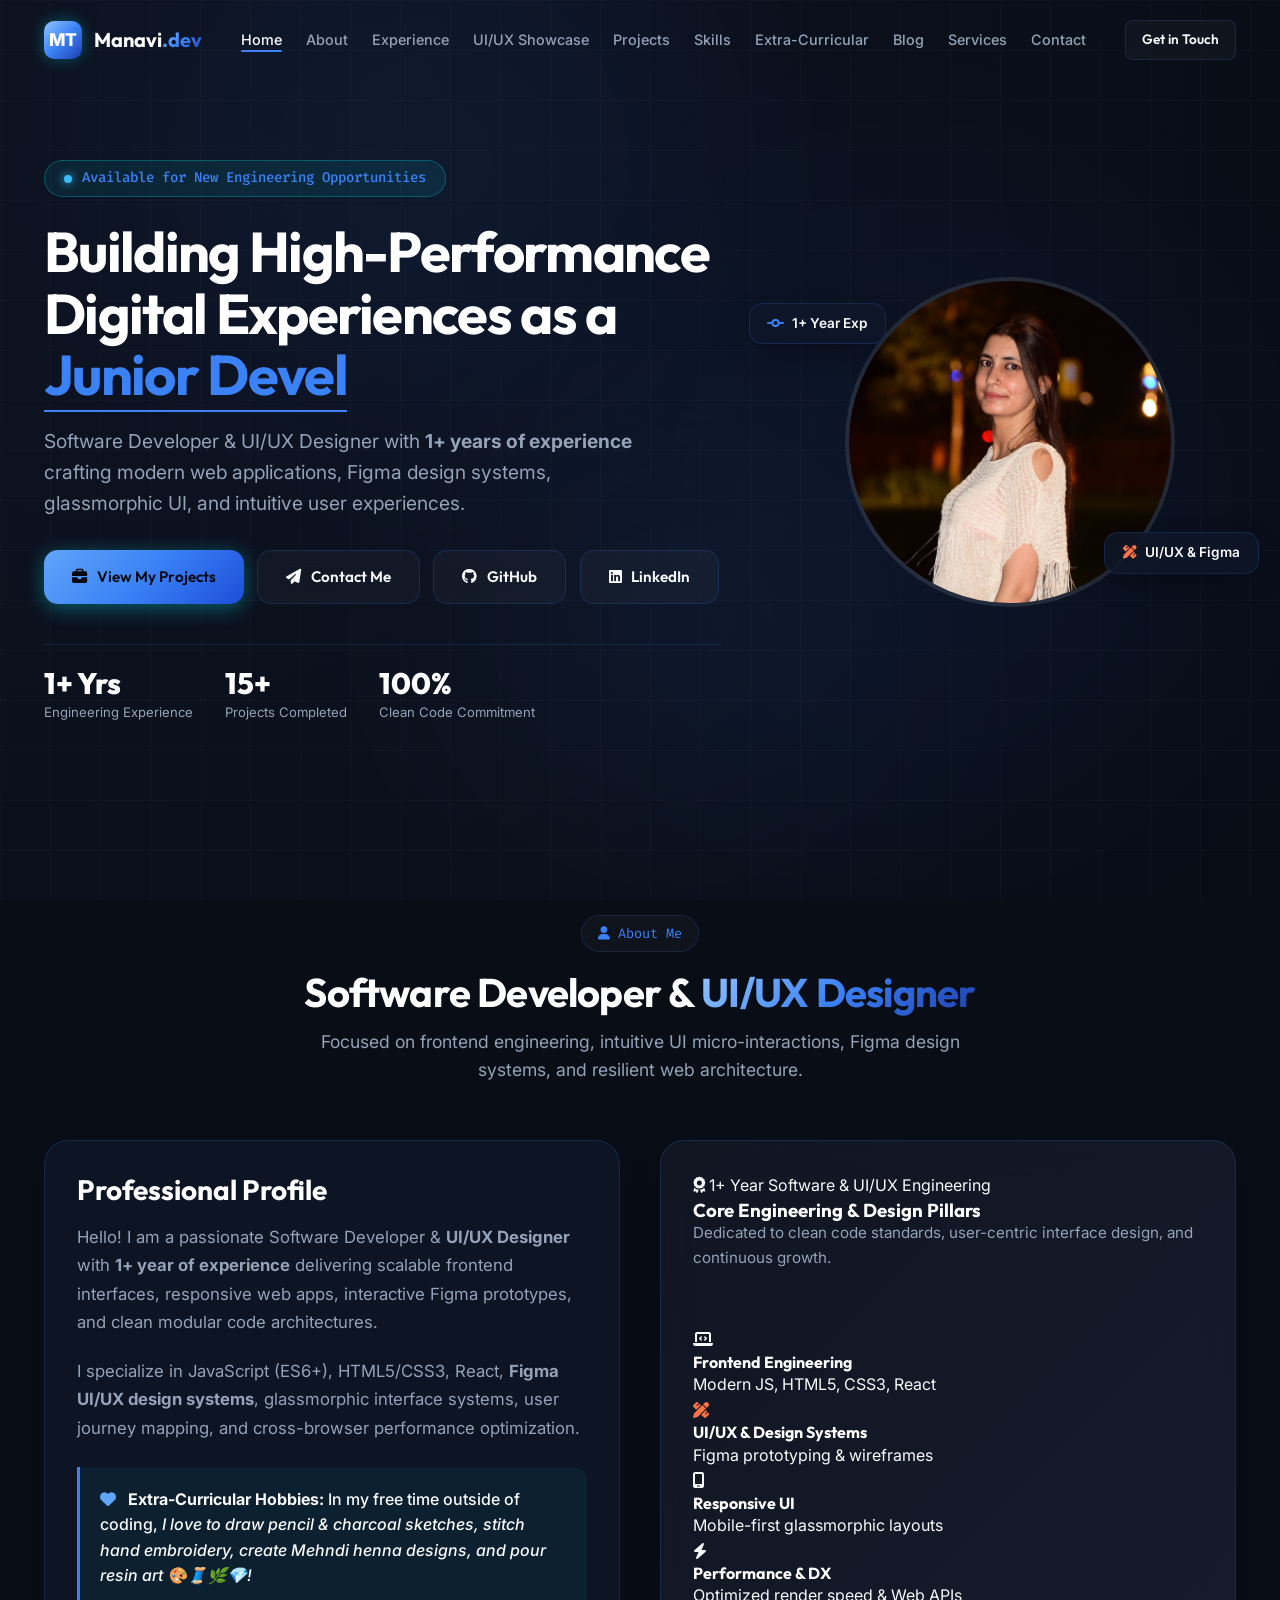
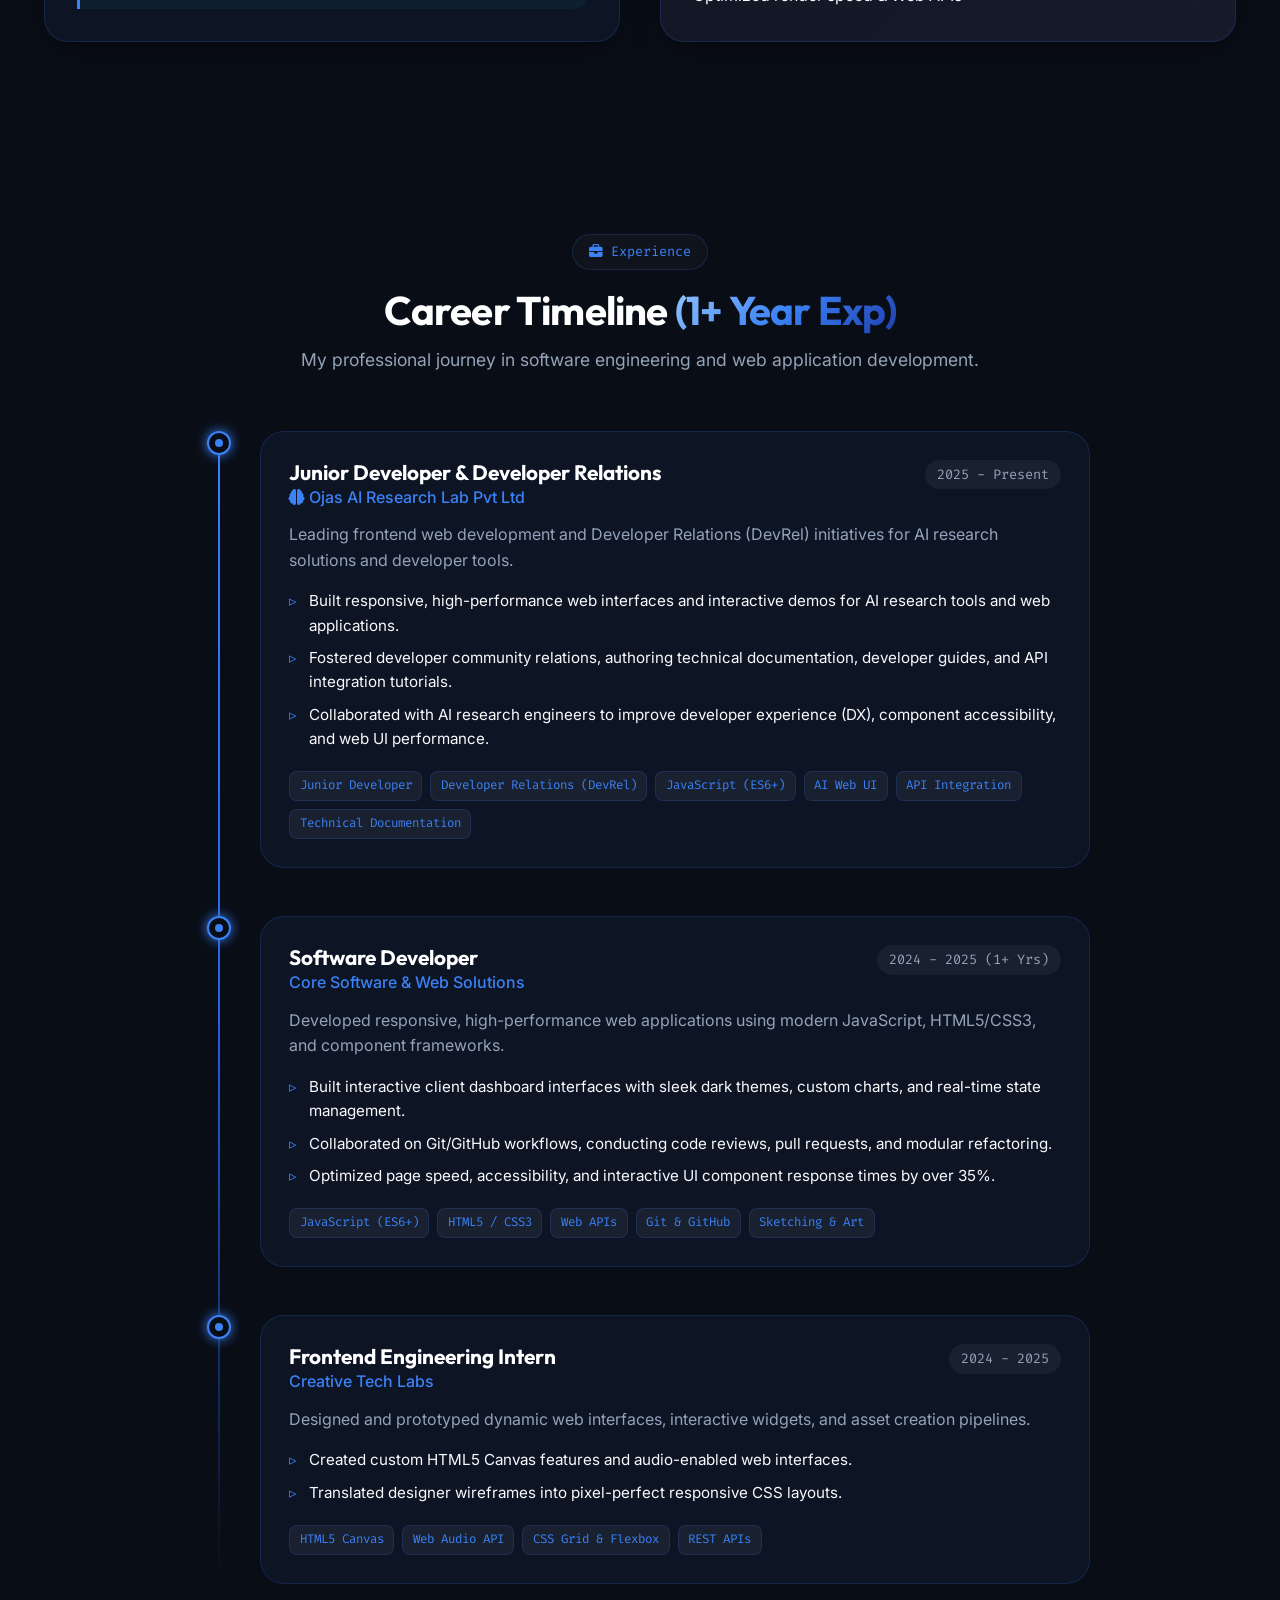
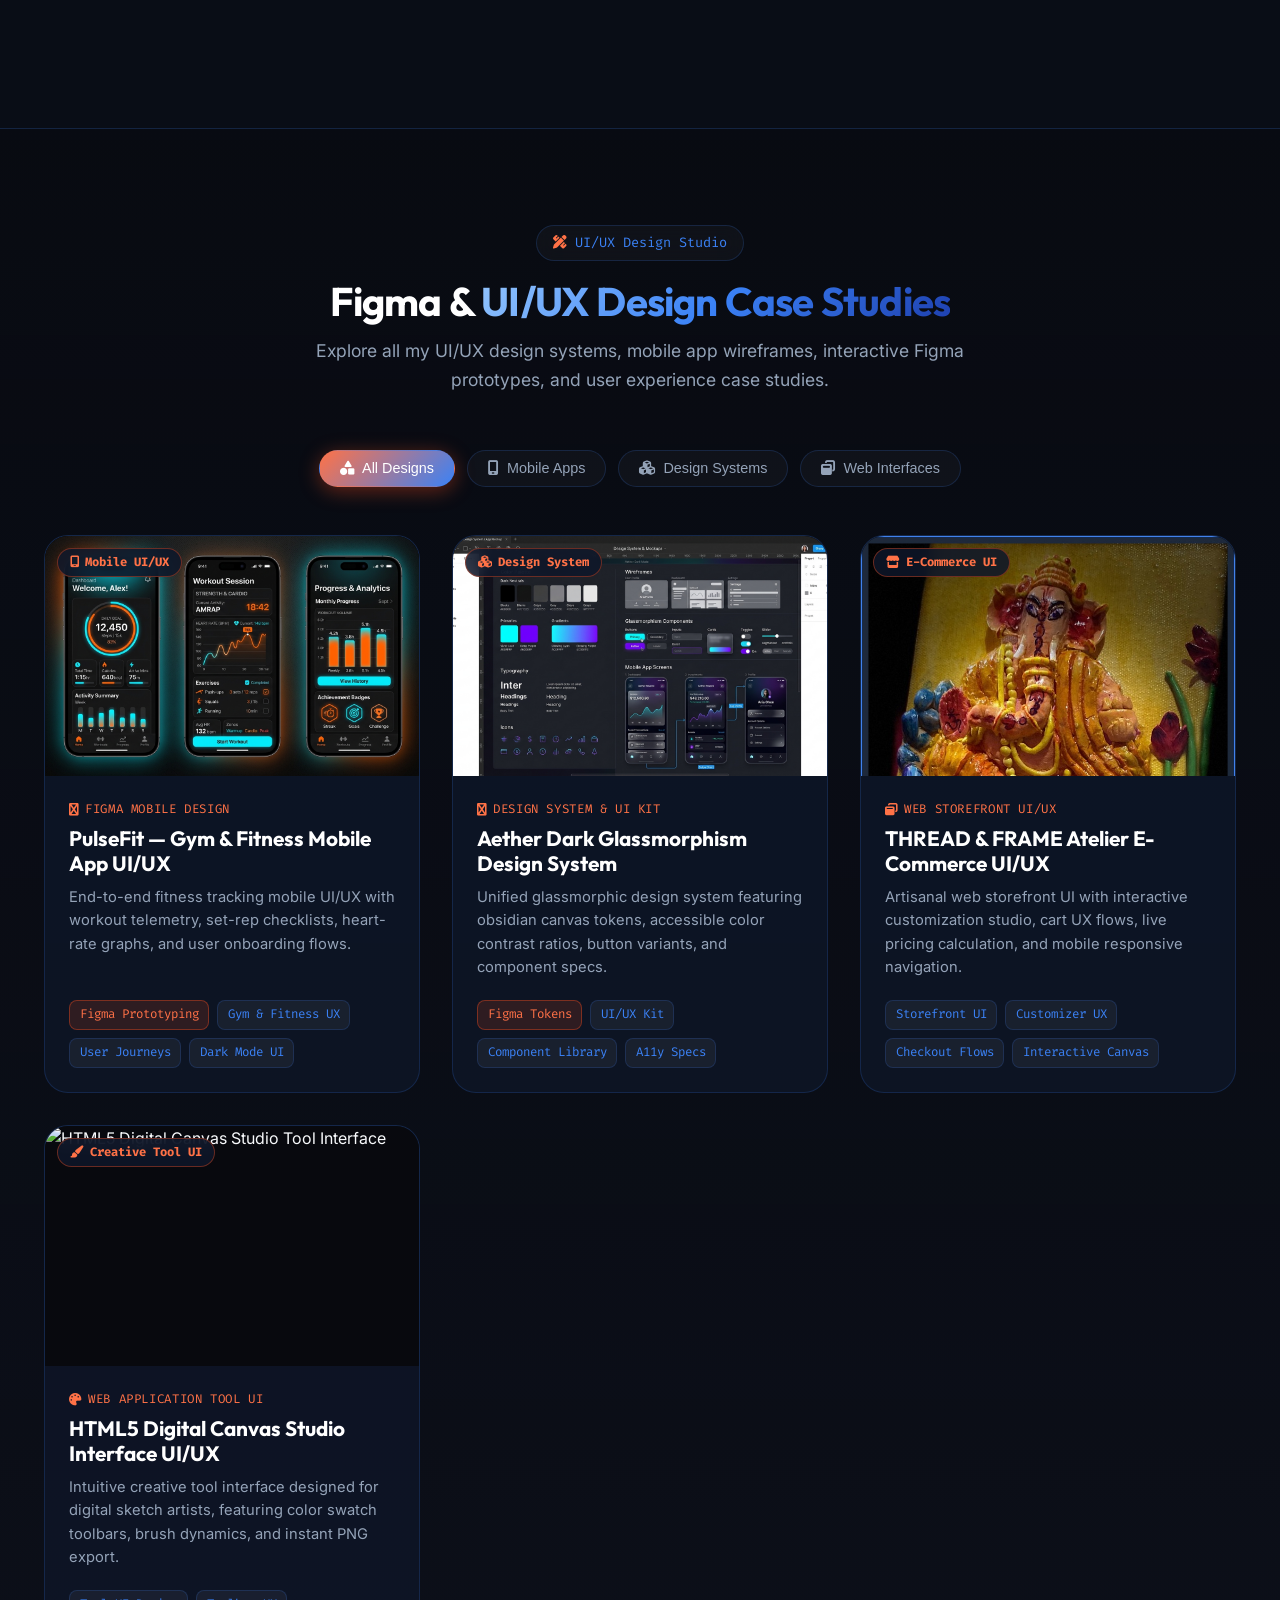
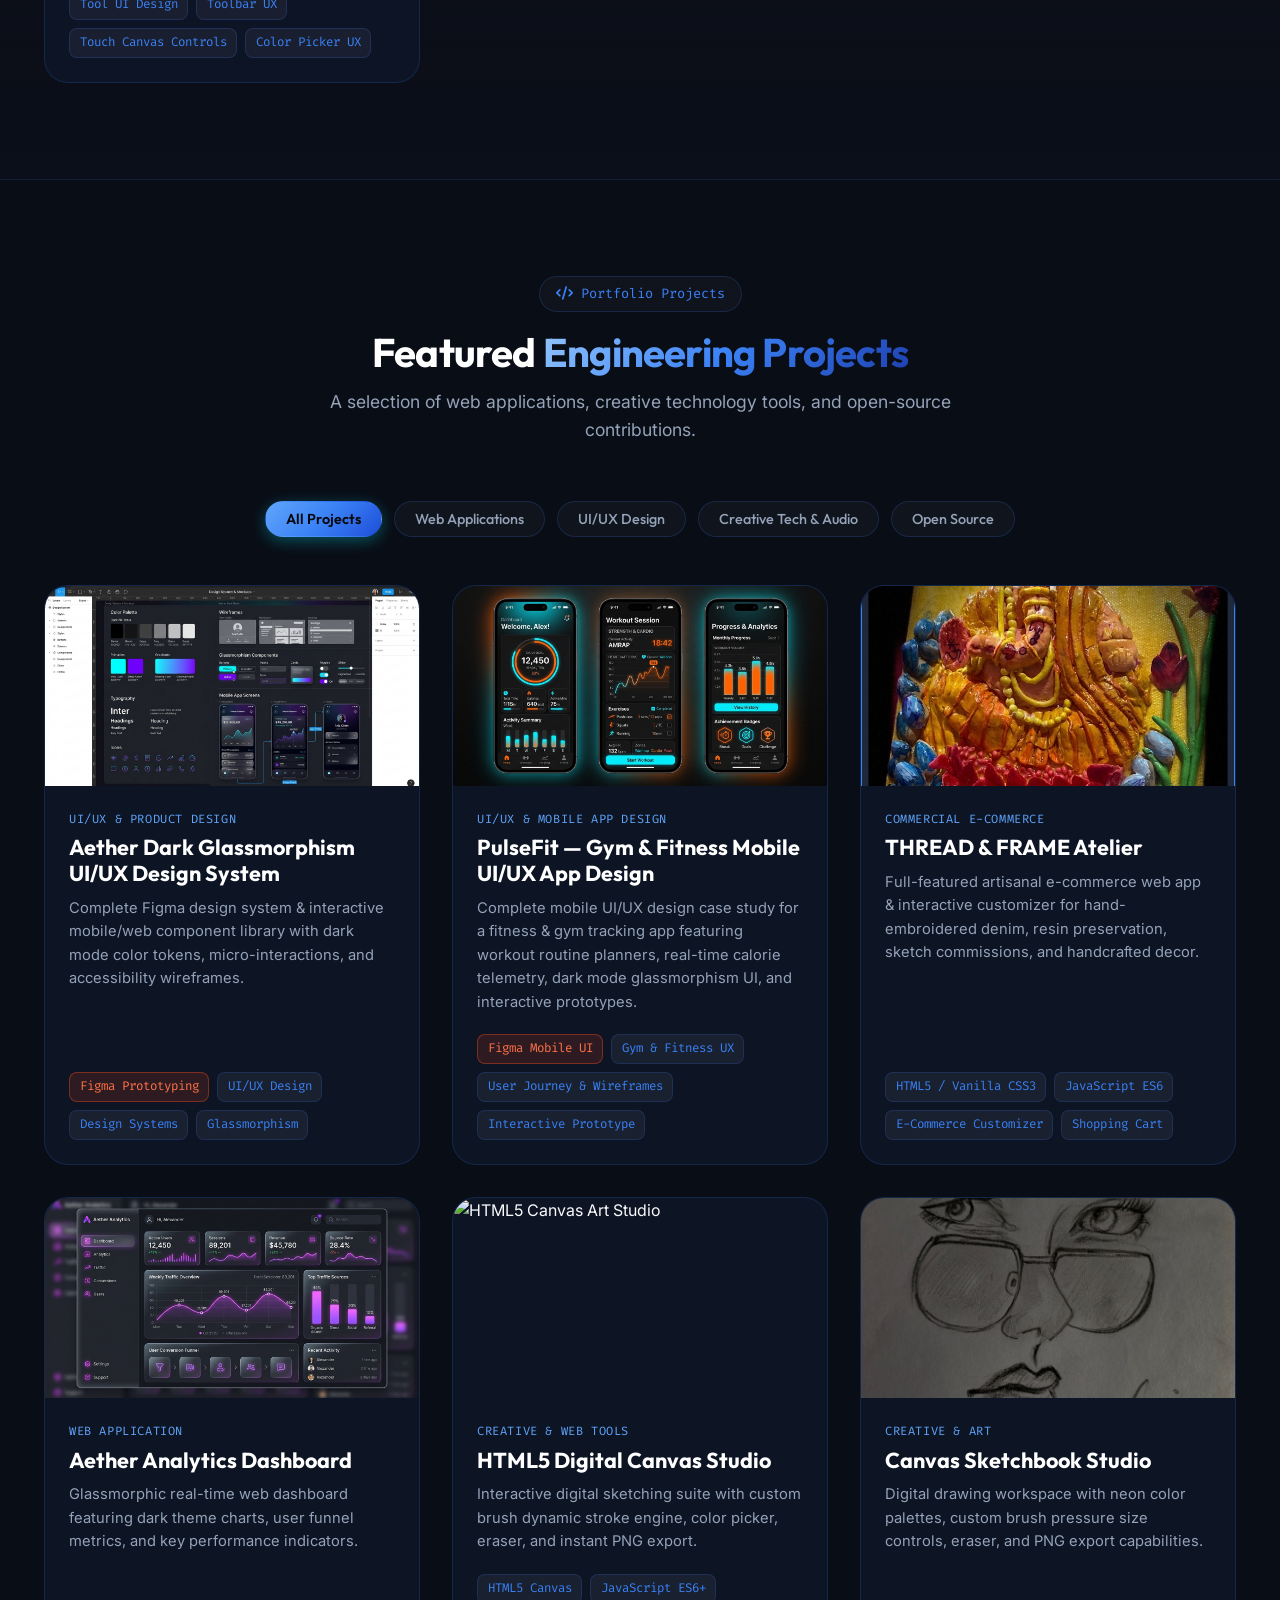
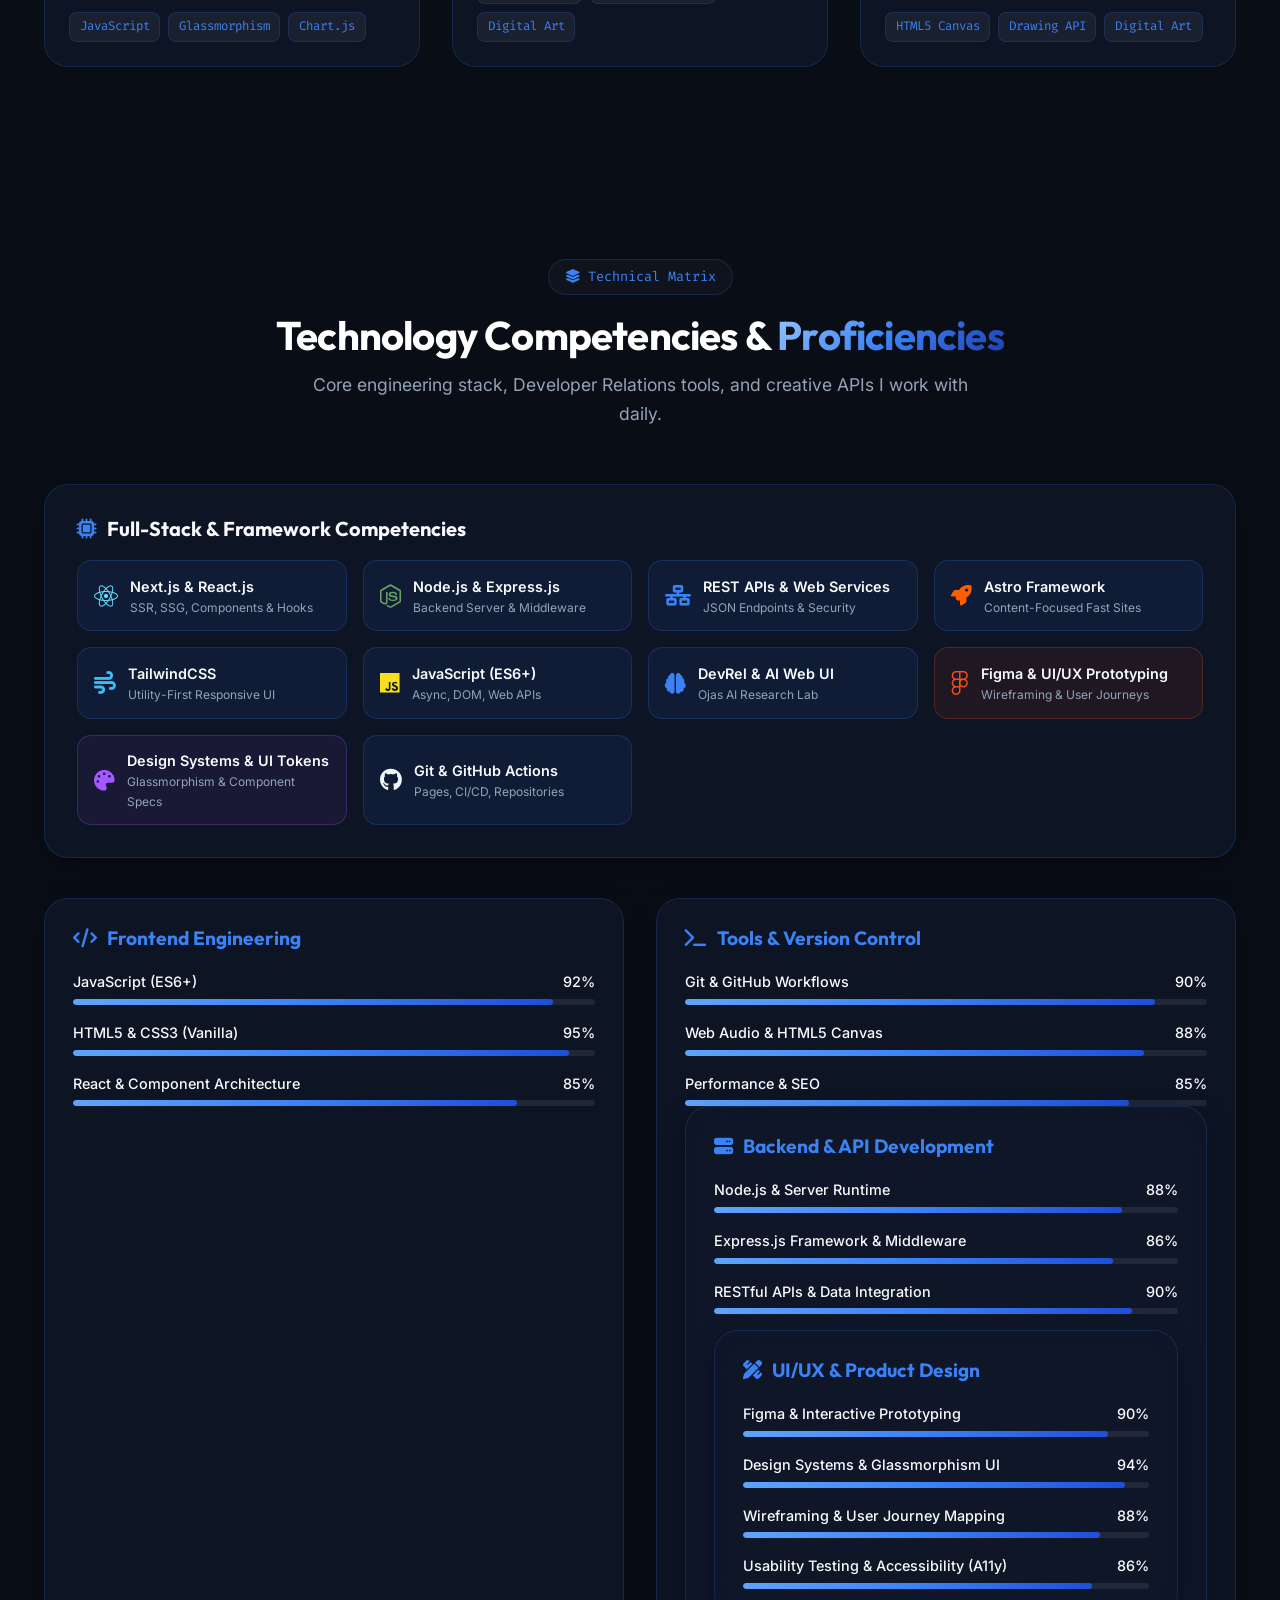
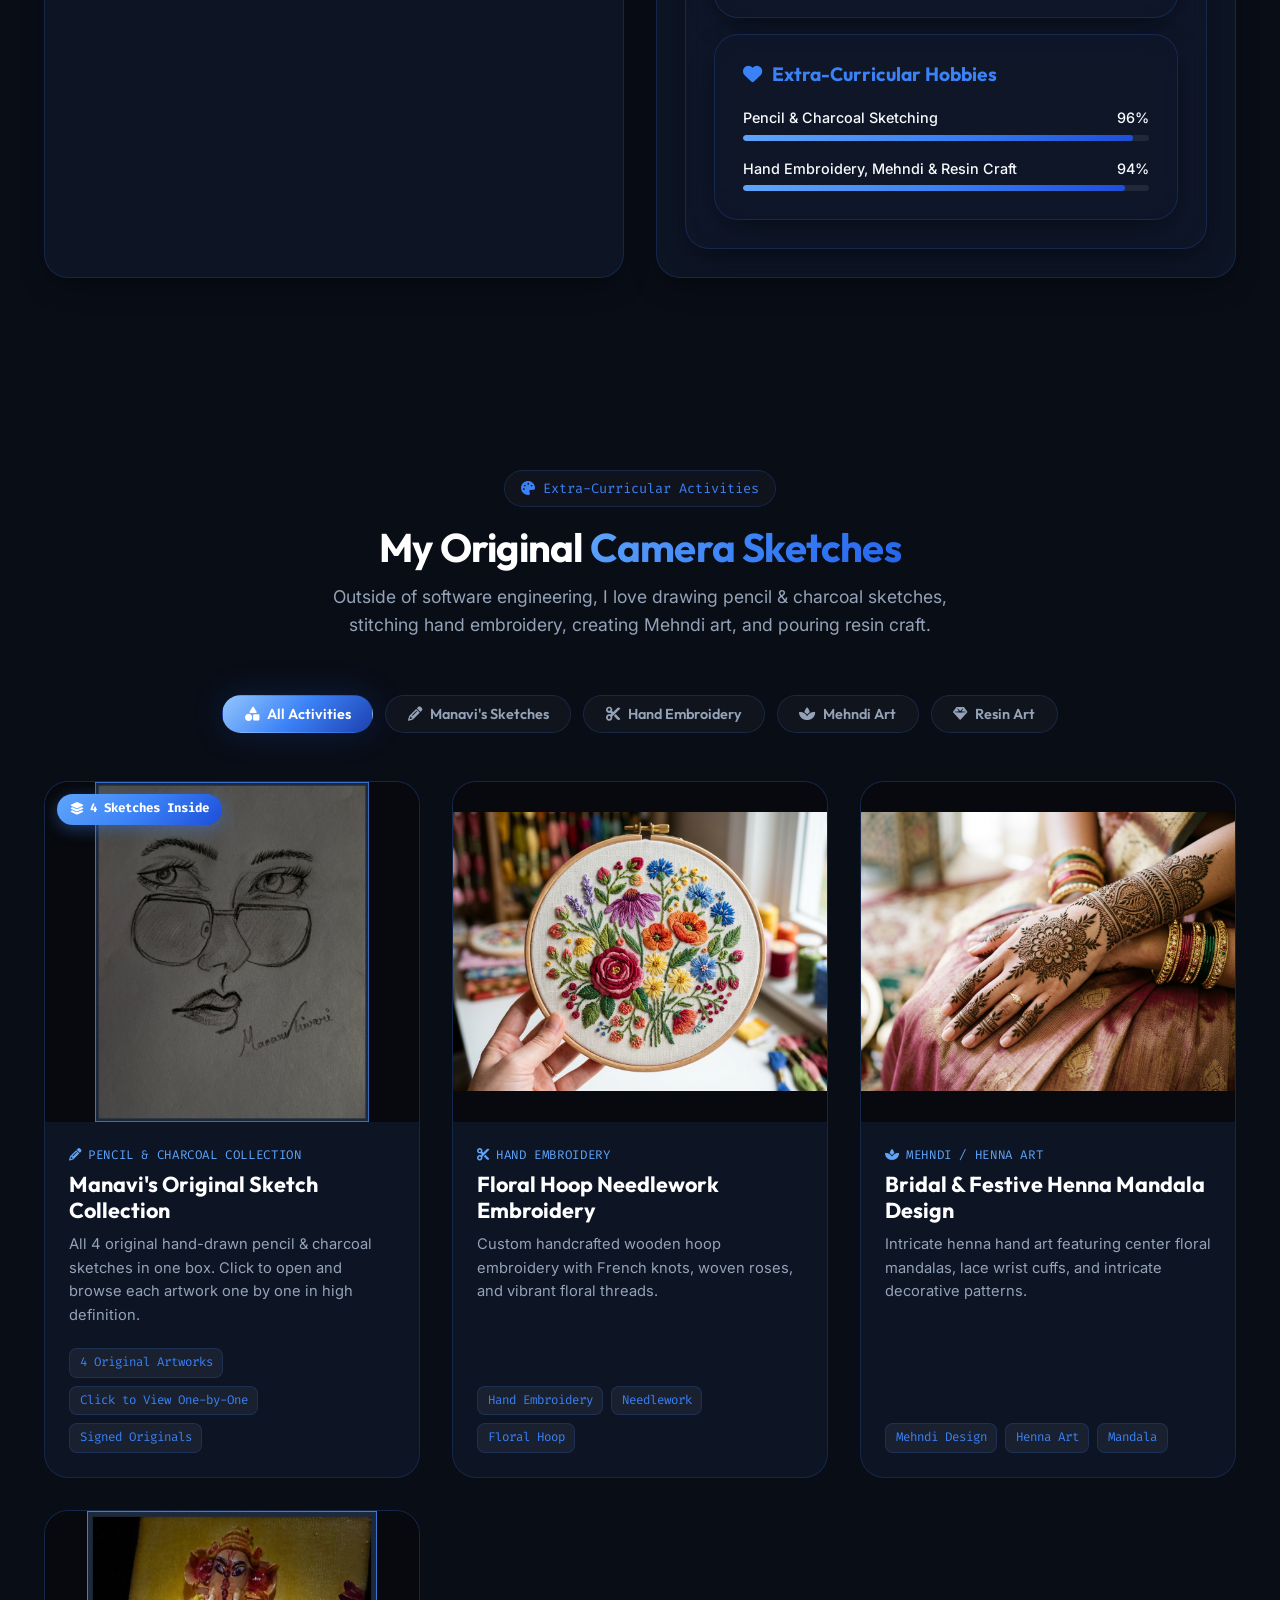
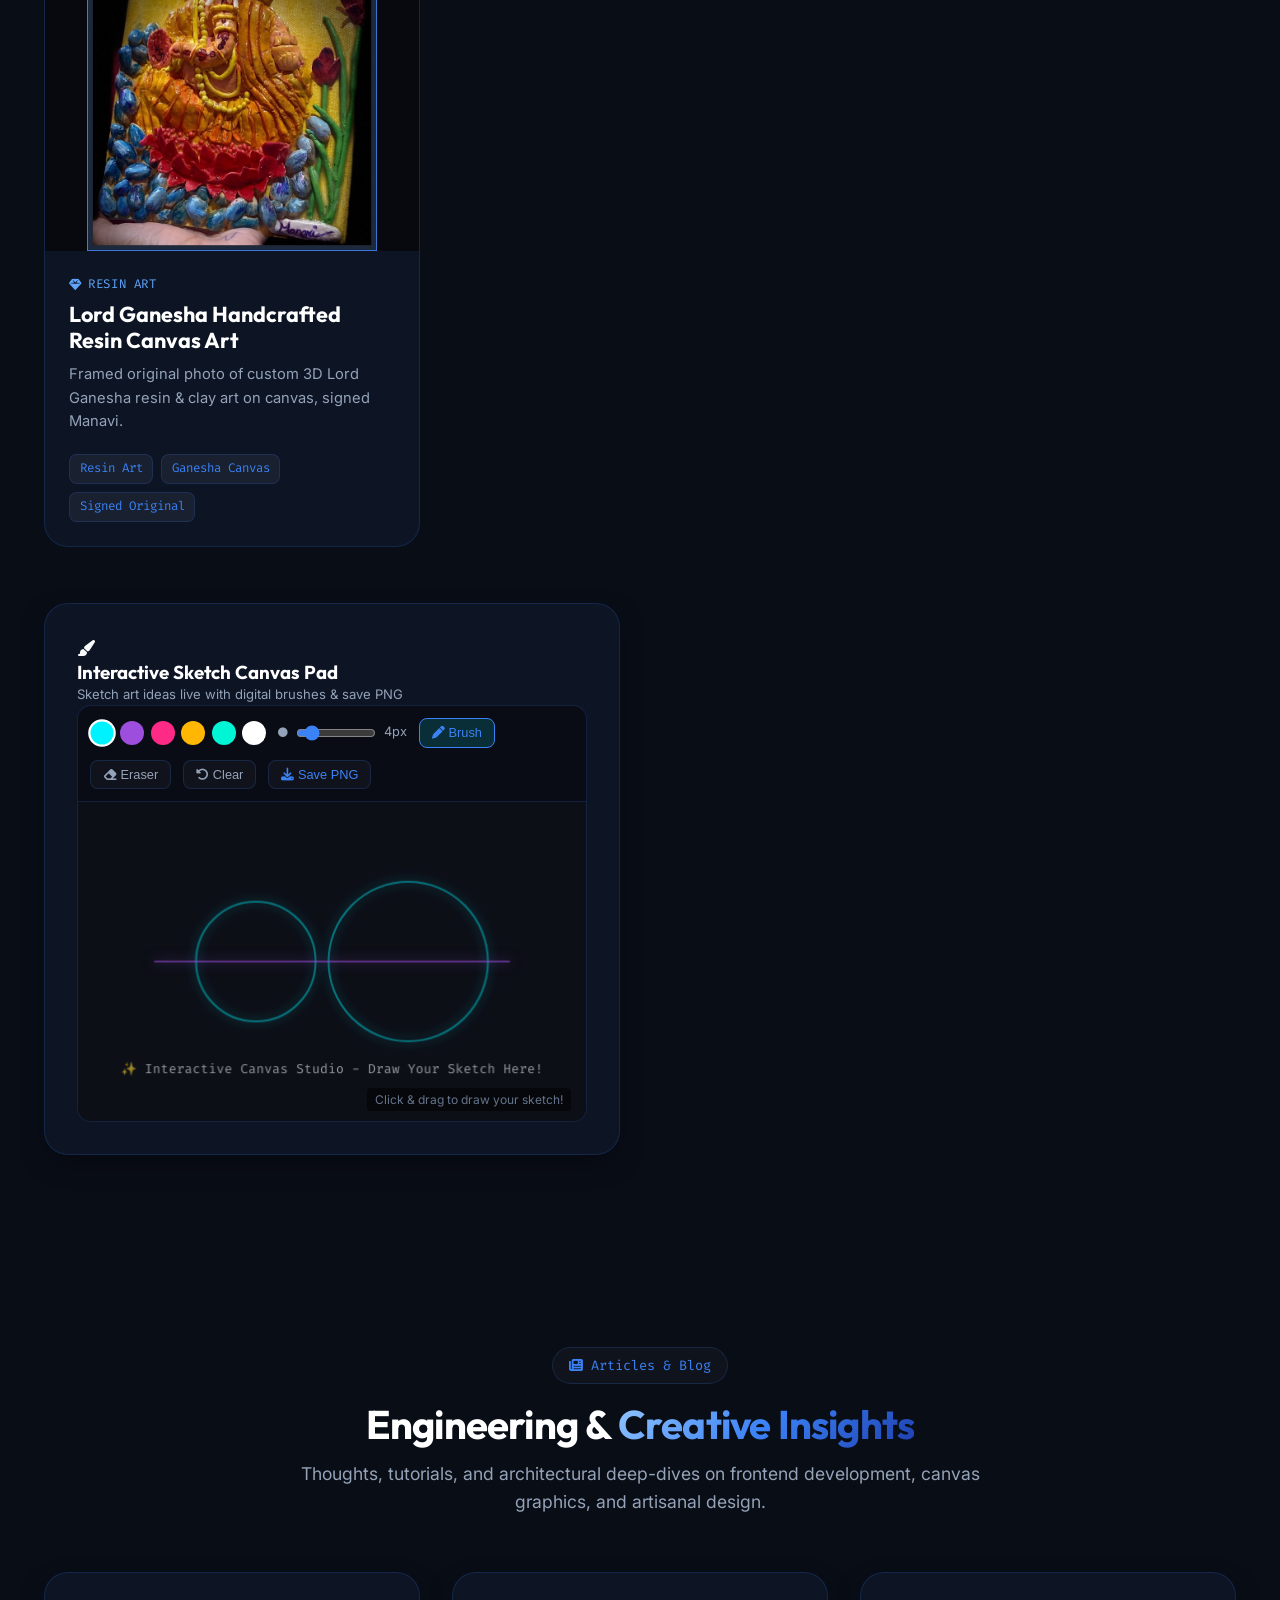
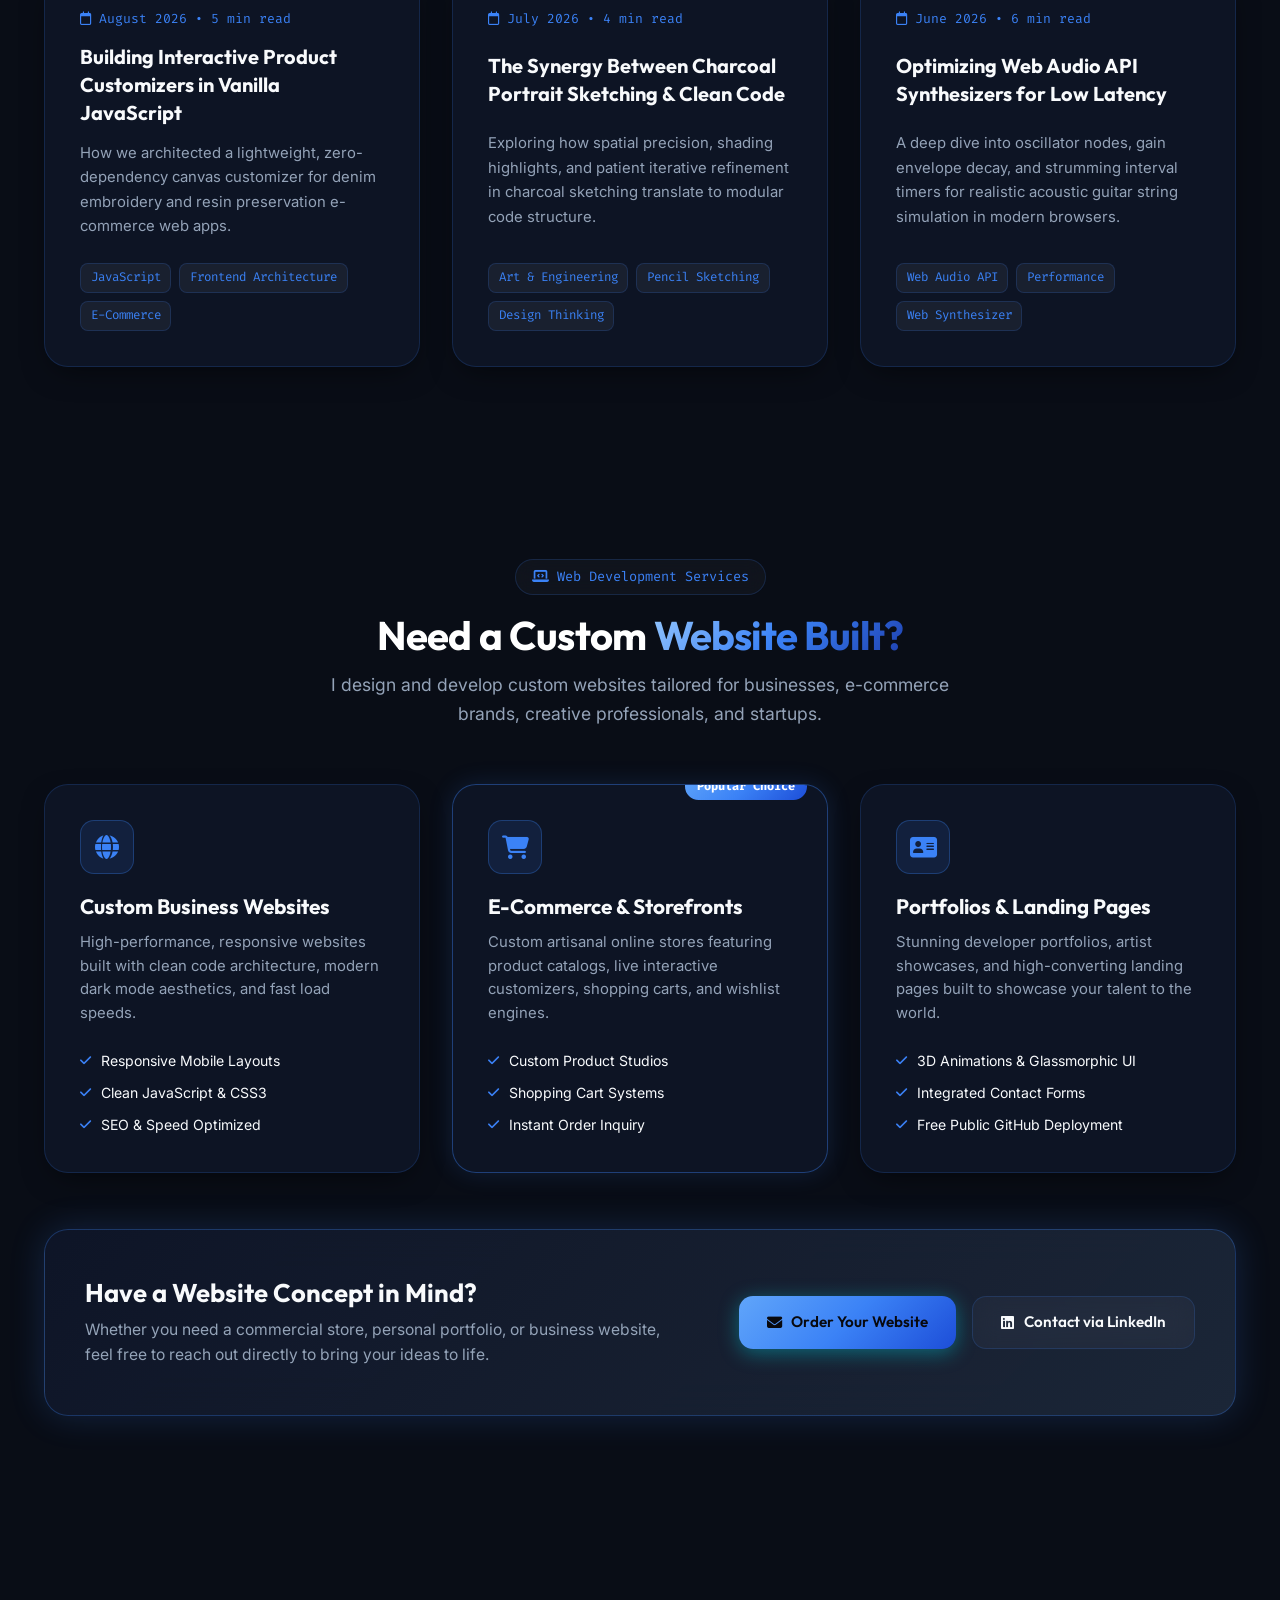
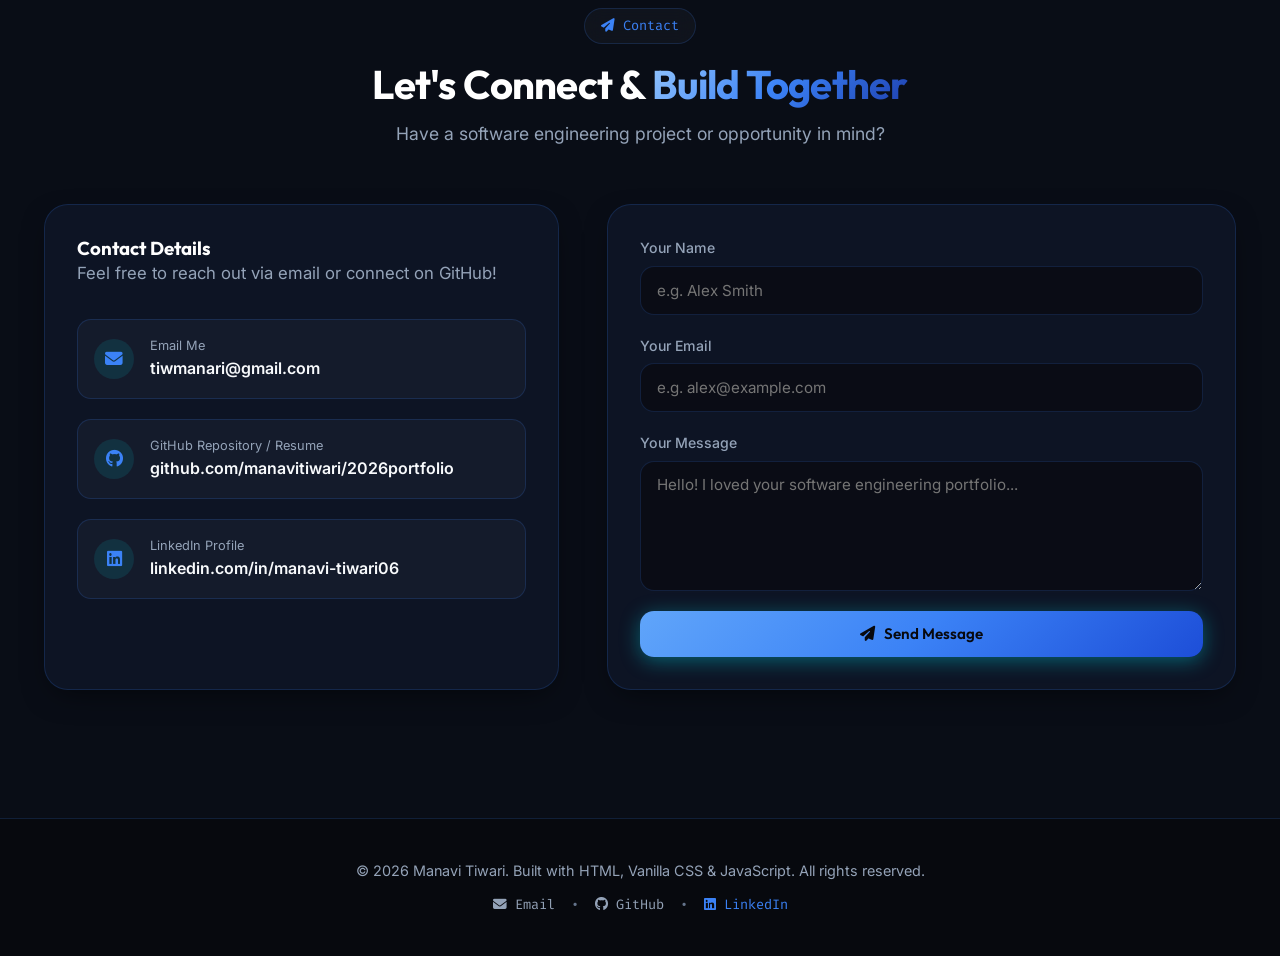
==== index.html @ 8719dd43 "Add dedicated UI/UX Design Studio section with subnav tabs and case study cards" ====
<!DOCTYPE html>
<html lang="en">
<head>
  <meta charset="UTF-8">
  <meta name="viewport" content="width=device-width, initial-scale=1.0">
  <title>Manavi Tiwari | Software Engineer Portfolio</title>
  <meta name="description" content="Portfolio of Software Engineer with 1+ years of experience. Specializing in Web Development, Responsive UI, and Clean Code Architecture.">
  
  <!-- Google Fonts & Font Awesome Icons -->
  <link rel="preconnect" href="https://fonts.googleapis.com">
  <link rel="preconnect" href="https://fonts.gstatic.com" crossorigin>
  <link href="https://fonts.googleapis.com/css2?family=Fira+Code:wght@400;500;600&family=Inter:wght@300;400;500;600;700&family=Outfit:wght@400;500;600;700;800;900&display=swap" rel="stylesheet">
  <link rel="stylesheet" href="https://cdnjs.cloudflare.com/ajax/libs/font-awesome/6.5.1/css/all.min.css">
  
  <!-- Stylesheet -->
  <link rel="stylesheet" href="styles.css?v=2">
</head>
<body>

  <!-- Ambient Dynamic Background -->
  <div class="ambient-bg">
    <div class="orb orb-1"></div>
    <div class="orb orb-2"></div>
    <div class="orb orb-3"></div>
  </div>
  <div class="grid-overlay"></div>

  <!-- Navigation Bar -->
  <header class="navbar">
    <div class="container nav-container">
      <a href="#hero" class="nav-brand">
        <div class="brand-icon">MT</div>
        <span class="brand-text">Manavi<span class="gradient-text">.dev</span></span>
      </a>

      <ul class="nav-menu">
        <li><a href="#hero" class="nav-link active">Home</a></li>
        <li><a href="#about" class="nav-link">About</a></li>
        <li><a href="#experience" class="nav-link">Experience</a></li>
        <li><a href="#uiux" class="nav-link">UI/UX Showcase</a></li>
        <li><a href="#projects" class="nav-link">Projects</a></li>
        <li><a href="#skills" class="nav-link">Skills</a></li>
        <li><a href="#extracurricular" class="nav-link">Extra-Curricular</a></li>
        <li><a href="#blog" class="nav-link">Blog</a></li>
        <li><a href="#services" class="nav-link">Services</a></li>
        <li><a href="#contact" class="nav-link">Contact</a></li>
      </ul>

      <div class="nav-actions">
        <a href="#contact" class="btn btn-secondary btn-sm">Get in Touch</a>
        <button class="mobile-toggle" aria-label="Toggle navigation menu">
          <i class="fa-solid fa-bars"></i>
        </button>
      </div>
    </div>
  </header>

  <!-- Hero Section -->
  <section id="hero" class="hero">
    <div class="container">
      <div class="hero-grid">
        <div class="hero-content">
          <div class="hero-tag">
            <span class="status-dot"></span>
            Available for New Engineering Opportunities
          </div>

          <h1 class="hero-title">
            Building High-Performance Digital Experiences as a <br>
            <span class="typed-text">Frontend Engineer & UI/UX Designer</span>
          </h1>

          <p class="hero-subtitle">
            Software Developer & UI/UX Designer with <strong>1+ years of experience</strong> crafting modern web applications, Figma design systems, glassmorphic UI, and intuitive user experiences.
          </p>

          <div class="hero-buttons">
            <a href="#projects" class="btn btn-primary">
              <i class="fa-solid fa-briefcase"></i> View My Projects
            </a>
            <a href="#contact" class="btn btn-secondary">
              <i class="fa-solid fa-paper-plane"></i> Contact Me
            </a>
            <a href="https://github.com/manavitiwari/2026portfolio" target="_blank" rel="noopener noreferrer" class="btn btn-secondary">
              <i class="fa-brands fa-github"></i> GitHub
            </a>
            <a href="https://www.linkedin.com/in/manavi-tiwari06" target="_blank" rel="noopener noreferrer" class="btn btn-secondary">
              <i class="fa-brands fa-linkedin"></i> LinkedIn
            </a>
          </div>

          <div class="hero-stats">
            <div class="stat-item">
              <div class="stat-number">1+ Yrs</div>
              <div class="stat-label">Engineering Experience</div>
            </div>
            <div class="stat-item">
              <div class="stat-number">15+</div>
              <div class="stat-label">Projects Completed</div>
            </div>
            <div class="stat-item">
              <div class="stat-number">100%</div>
              <div class="stat-label">Clean Code Commitment</div>
            </div>
          </div>
        </div>

        <div class="hero-avatar-wrapper">
          <div class="avatar-ring">
            <img src="assets/manavi_hero_new.jpg" alt="Manavi Tiwari Profile" class="avatar-img">
          </div>
          
          <div class="badge-float badge-experience">
            <i class="fa-solid fa-code-commit" style="color: var(--accent-cyan);"></i>
            <span>1+ Year Exp</span>
          </div>

          <div class="badge-float badge-guitar">
            <i class="fa-solid fa-pen-ruler" style="color: #ff7247;"></i>
            <span>UI/UX & Figma</span>
          </div>
        </div>
      </div>
    </div>
  </section>

  <!-- About & Bio Section -->
  <section id="about" class="about">
    <div class="container">
      <div class="section-header">
        <div class="section-badge"><i class="fa-solid fa-user"></i> About Me</div>
        <h2 class="section-title">Software Developer & <span class="gradient-text">UI/UX Designer</span></h2>
        <p class="section-desc">Focused on frontend engineering, intuitive UI micro-interactions, Figma design systems, and resilient web architecture.</p>
      </div>

      <div class="about-grid">
        <div class="glass-card bio-card">
          <h3>Professional Profile</h3>
          <p>
            Hello! I am a passionate Software Developer & <strong>UI/UX Designer</strong> with <strong>1+ year of experience</strong> delivering scalable frontend interfaces, responsive web apps, interactive Figma prototypes, and clean modular code architectures.
          </p>
          <p>
            I specialize in JavaScript (ES6+), HTML5/CSS3, React, <strong>Figma UI/UX design systems</strong>, glassmorphic interface systems, user journey mapping, and cross-browser performance optimization.
          </p>
          
          <div class="bio-highlight">
            <i class="fa-solid fa-heart" style="color: var(--accent-pink); margin-right: 0.5rem;"></i>
            <strong>Extra-Curricular Hobbies:</strong> In my free time outside of coding, <em>I love to draw pencil & charcoal sketches, stitch hand embroidery, create Mehndi henna designs, and pour resin art 🎨🧵🌿💎!</em>
          </div>
        </div>

        <div class="glass-card exp-highlight-card">
          <div>
            <div class="exp-badge-large">
              <i class="fa-solid fa-award"></i> 1+ Year Software & UI/UX Engineering
            </div>
            <h3>Core Engineering & Design Pillars</h3>
            <p style="color: var(--text-muted); font-size: 0.95rem;">
              Dedicated to clean code standards, user-centric interface design, and continuous growth.
            </p>
          </div>

          <div class="exp-pillars">
            <div class="pillar-item">
              <i class="fa-solid fa-laptop-code"></i>
              <h4>Frontend Engineering</h4>
              <p>Modern JS, HTML5, CSS3, React</p>
            </div>
            <div class="pillar-item">
              <i class="fa-solid fa-pen-ruler" style="color: #ff7247;"></i>
              <h4>UI/UX & Design Systems</h4>
              <p>Figma prototyping & wireframes</p>
            </div>
            <div class="pillar-item">
              <i class="fa-solid fa-mobile-screen"></i>
              <h4>Responsive UI</h4>
              <p>Mobile-first glassmorphic layouts</p>
            </div>
            <div class="pillar-item">
              <i class="fa-solid fa-bolt"></i>
              <h4>Performance & DX</h4>
              <p>Optimized render speed & Web APIs</p>
            </div>
          </div>
        </div>
      </div>
    </div>
  </section>

  <!-- Work Experience Timeline Section -->
  <section id="experience" class="experience">
    <div class="container">
      <div class="section-header">
        <div class="section-badge"><i class="fa-solid fa-briefcase"></i> Experience</div>
        <h2 class="section-title">Career Timeline <span class="gradient-text">(1+ Year Exp)</span></h2>
        <p class="section-desc">My professional journey in software engineering and web application development.</p>
      </div>

      <div class="timeline">
        <!-- Experience Item 1: Ojas AI Research Lab Pvt Ltd -->
        <div class="timeline-item">
          <div class="timeline-dot"></div>
          <div class="timeline-content">
            <div class="timeline-header">
              <div>
                <h3 class="timeline-role">Junior Developer & Developer Relations</h3>
                <div class="timeline-company"><i class="fa-solid fa-brain" style="color: var(--accent-cyan);"></i> Ojas AI Research Lab Pvt Ltd</div>
              </div>
              <span class="timeline-date">2025 - Present</span>
            </div>

            <div class="timeline-body">
              <p>Leading frontend web development and Developer Relations (DevRel) initiatives for AI research solutions and developer tools.</p>
              <ul class="timeline-bullets">
                <li>Built responsive, high-performance web interfaces and interactive demos for AI research tools and web applications.</li>
                <li>Fostered developer community relations, authoring technical documentation, developer guides, and API integration tutorials.</li>
                <li>Collaborated with AI research engineers to improve developer experience (DX), component accessibility, and web UI performance.</li>
              </ul>
              <div class="tech-tags">
                <span class="tag">Junior Developer</span>
                <span class="tag">Developer Relations (DevRel)</span>
                <span class="tag">JavaScript (ES6+)</span>
                <span class="tag">AI Web UI</span>
                <span class="tag">API Integration</span>
                <span class="tag">Technical Documentation</span>
              </div>
            </div>
          </div>
        </div>

        <!-- Experience Item 2: Core Software & Web Solutions -->
        <div class="timeline-item">
          <div class="timeline-dot"></div>
          <div class="timeline-content">
            <div class="timeline-header">
              <div>
                <h3 class="timeline-role">Software Developer</h3>
                <div class="timeline-company">Core Software & Web Solutions</div>
              </div>
              <span class="timeline-date">2024 - 2025 (1+ Yrs)</span>
            </div>

            <div class="timeline-body">
              <p>Developed responsive, high-performance web applications using modern JavaScript, HTML5/CSS3, and component frameworks.</p>
              <ul class="timeline-bullets">
                <li>Built interactive client dashboard interfaces with sleek dark themes, custom charts, and real-time state management.</li>
                <li>Collaborated on Git/GitHub workflows, conducting code reviews, pull requests, and modular refactoring.</li>
                <li>Optimized page speed, accessibility, and interactive UI component response times by over 35%.</li>
              </ul>
              <div class="tech-tags">
                <span class="tag">JavaScript (ES6+)</span>
                <span class="tag">HTML5 / CSS3</span>
                <span class="tag">Web APIs</span>
                <span class="tag">Git & GitHub</span>
                <span class="tag">Sketching & Art</span>
              </div>
            </div>
          </div>
        </div>

        <div class="timeline-item">
          <div class="timeline-dot"></div>
          <div class="timeline-content">
            <div class="timeline-header">
              <div>
                <h3 class="timeline-role">Frontend Engineering Intern</h3>
                <div class="timeline-company">Creative Tech Labs</div>
              </div>
              <span class="timeline-date">2024 - 2025</span>
            </div>

            <div class="timeline-body">
              <p>Designed and prototyped dynamic web interfaces, interactive widgets, and asset creation pipelines.</p>
              <ul class="timeline-bullets">
                <li>Created custom HTML5 Canvas features and audio-enabled web interfaces.</li>
                <li>Translated designer wireframes into pixel-perfect responsive CSS layouts.</li>
              </ul>
              <div class="tech-tags">
                <span class="tag">HTML5 Canvas</span>
                <span class="tag">Web Audio API</span>
                <span class="tag">CSS Grid & Flexbox</span>
                <span class="tag">REST APIs</span>
              </div>
            </div>
          </div>
        </div>
      </div>
    </div>
  </section>

  <!-- Dedicated UI/UX Design Studio & Case Studies Section -->
  <section id="uiux" class="uiux-section">
    <div class="container">
      <div class="section-header">
        <div class="section-badge"><i class="fa-solid fa-pen-ruler" style="color: #ff7247;"></i> UI/UX Design Studio</div>
        <h2 class="section-title">Figma & <span class="gradient-text">UI/UX Design Case Studies</span></h2>
        <p class="section-desc">Explore all my UI/UX design systems, mobile app wireframes, interactive Figma prototypes, and user experience case studies.</p>
      </div>

      <!-- UI/UX Category Sub-filter Tabs -->
      <div class="uiux-subnav">
        <button class="uiux-tab-btn active" data-uiux-filter="all"><i class="fa-solid fa-shapes"></i> All Designs</button>
        <button class="uiux-tab-btn" data-uiux-filter="mobile"><i class="fa-solid fa-mobile-screen"></i> Mobile Apps</button>
        <button class="uiux-tab-btn" data-uiux-filter="system"><i class="fa-solid fa-cubes"></i> Design Systems</button>
        <button class="uiux-tab-btn" data-uiux-filter="web"><i class="fa-solid fa-window-restore"></i> Web Interfaces</button>
      </div>

      <!-- Dedicated UI/UX Cards Grid -->
      <div class="uiux-grid">

        <!-- 1. PulseFit Gym & Fitness Mobile UI/UX Design -->
        <div class="uiux-card art-card" data-uiux-category="mobile" data-img="assets/gym_uiux_design.jpg" data-title="PulseFit — Gym & Fitness Mobile App UI/UX Design" data-category-name="Mobile App UI/UX Case Study" data-desc="Complete mobile UI/UX design case study for a fitness & gym tracking app featuring workout routine planners, real-time calorie telemetry, dark mode glassmorphism UI, and haptic mobile prototyping.">
          <div class="uiux-img-wrapper">
            <img src="assets/gym_uiux_design.jpg" alt="PulseFit Gym Mobile App UI/UX Design" class="uiux-img">
            <div class="uiux-badge-tag"><i class="fa-solid fa-mobile-screen"></i> Mobile UI/UX</div>
            <div class="uiux-overlay">
              <span class="btn btn-primary btn-sm"><i class="fa-solid fa-expand"></i> View Full Case Study</span>
            </div>
          </div>
          <div class="uiux-body">
            <span class="uiux-category-label"><i class="fa-solid fa-figma"></i> Figma Mobile Design</span>
            <h3 class="uiux-title">PulseFit — Gym & Fitness Mobile App UI/UX</h3>
            <p class="uiux-desc">End-to-end fitness tracking mobile UI/UX with workout telemetry, set-rep checklists, heart-rate graphs, and user onboarding flows.</p>
            <div class="tech-tags">
              <span class="tag" style="background: rgba(242, 78, 30, 0.15); border-color: rgba(242, 78, 30, 0.4); color: #ff7247;">Figma Prototyping</span>
              <span class="tag">Gym & Fitness UX</span>
              <span class="tag">User Journeys</span>
              <span class="tag">Dark Mode UI</span>
            </div>
          </div>
        </div>

        <!-- 2. Aether Dark Glassmorphic Design System -->
        <div class="uiux-card art-card" data-uiux-category="system" data-img="assets/uiux_design_system.jpg" data-title="Aether Dark Glassmorphism UI/UX Design System" data-category-name="Design System & UI Kit" data-desc="Complete Figma design system & interactive mobile/web component library with dark mode color tokens, micro-interactions, typography scales, and accessibility wireframes.">
          <div class="uiux-img-wrapper">
            <img src="assets/uiux_design_system.jpg" alt="Aether Dark Glassmorphism UI/UX Design System" class="uiux-img">
            <div class="uiux-badge-tag"><i class="fa-solid fa-cubes"></i> Design System</div>
            <div class="uiux-overlay">
              <span class="btn btn-primary btn-sm"><i class="fa-solid fa-expand"></i> View Full Case Study</span>
            </div>
          </div>
          <div class="uiux-body">
            <span class="uiux-category-label"><i class="fa-solid fa-figma"></i> Design System & UI Kit</span>
            <h3 class="uiux-title">Aether Dark Glassmorphism Design System</h3>
            <p class="uiux-desc">Unified glassmorphic design system featuring obsidian canvas tokens, accessible color contrast ratios, button variants, and component specs.</p>
            <div class="tech-tags">
              <span class="tag" style="background: rgba(242, 78, 30, 0.15); border-color: rgba(242, 78, 30, 0.4); color: #ff7247;">Figma Tokens</span>
              <span class="tag">UI/UX Kit</span>
              <span class="tag">Component Library</span>
              <span class="tag">A11y Specs</span>
            </div>
          </div>
        </div>

        <!-- 3. THREAD & FRAME Atelier E-Commerce UI/UX Storefront -->
        <div class="uiux-card art-card" data-uiux-category="web" data-img="assets/resin_art_framed.jpg?v=1" data-title="THREAD & FRAME Atelier — E-Commerce Customizer UI/UX" data-category-name="E-Commerce Web UI/UX" data-desc="User-centric e-commerce UI/UX experience for an artisanal customizer storefront, featuring custom canvas customizer controls, product filtering, shopping cart drawer, and checkout micro-interactions.">
          <div class="uiux-img-wrapper">
            <img src="assets/resin_art_framed.jpg?v=1" alt="THREAD & FRAME E-Commerce UI/UX Storefront" class="uiux-img">
            <div class="uiux-badge-tag"><i class="fa-solid fa-store"></i> E-Commerce UI</div>
            <div class="uiux-overlay">
              <span class="btn btn-primary btn-sm"><i class="fa-solid fa-expand"></i> View Full Case Study</span>
            </div>
          </div>
          <div class="uiux-body">
            <span class="uiux-category-label"><i class="fa-solid fa-window-restore"></i> Web Storefront UI/UX</span>
            <h3 class="uiux-title">THREAD & FRAME Atelier E-Commerce UI/UX</h3>
            <p class="uiux-desc">Artisanal web storefront UI with interactive customization studio, cart UX flows, live pricing calculation, and mobile responsive navigation.</p>
            <div class="tech-tags">
              <span class="tag">Storefront UI</span>
              <span class="tag">Customizer UX</span>
              <span class="tag">Checkout Flows</span>
              <span class="tag">Interactive Canvas</span>
            </div>
          </div>
        </div>

        <!-- 4. HTML5 Digital Canvas Studio UI/UX Interface -->
        <div class="uiux-card art-card" data-uiux-category="web" data-img="assets/pencil_sketch_portrait.jpg" data-title="HTML5 Digital Canvas Studio — Tool Interface UI/UX" data-category-name="Creative Web Tool UI/UX" data-desc="Web tool interface design featuring custom brush controls, dynamic stroke size sliders, color swatch pickers, eraser modes, and responsive touch canvas controls.">
          <div class="uiux-img-wrapper">
            <img src="assets/pencil_sketch_portrait.jpg" alt="HTML5 Digital Canvas Studio Tool Interface" class="uiux-img">
            <div class="uiux-badge-tag"><i class="fa-solid fa-paintbrush"></i> Creative Tool UI</div>
            <div class="uiux-overlay">
              <span class="btn btn-primary btn-sm"><i class="fa-solid fa-expand"></i> View Full Case Study</span>
            </div>
          </div>
          <div class="uiux-body">
            <span class="uiux-category-label"><i class="fa-solid fa-palette"></i> Web Application Tool UI</span>
            <h3 class="uiux-title">HTML5 Digital Canvas Studio Interface UI/UX</h3>
            <p class="uiux-desc">Intuitive creative tool interface designed for digital sketch artists, featuring color swatch toolbars, brush dynamics, and instant PNG export.</p>
            <div class="tech-tags">
              <span class="tag">Tool UI Design</span>
              <span class="tag">Toolbar UX</span>
              <span class="tag">Touch Canvas Controls</span>
              <span class="tag">Color Picker UX</span>
            </div>
          </div>
        </div>

      </div>
    </div>
  </section>

  <!-- Featured Projects Showcase Section -->
  <section id="projects" class="projects">
    <div class="container">
      <div class="section-header">
        <div class="section-badge"><i class="fa-solid fa-code"></i> Portfolio Projects</div>
        <h2 class="section-title">Featured <span class="gradient-text">Engineering Projects</span></h2>
        <p class="section-desc">A selection of web applications, creative technology tools, and open-source contributions.</p>
      </div>

      <div class="filter-tabs">
        <button class="filter-btn active" data-filter="all">All Projects</button>
        <button class="filter-btn" data-filter="web">Web Applications</button>
        <button class="filter-btn" data-filter="uiux">UI/UX Design</button>
        <button class="filter-btn" data-filter="creative">Creative Tech & Audio</button>
        <button class="filter-btn" data-filter="opensource">Open Source</button>
      </div>

      <div class="projects-grid">
        <!-- Project Card 0: UI/UX Design System Case Study -->
        <div class="project-card" data-category="uiux">
          <div class="project-img-wrapper">
            <img src="assets/uiux_design_system.jpg" alt="Aether Glassmorphic UI/UX Design System" class="project-img">
            <div class="project-overlay">
              <a href="https://github.com/manavitiwari/2026portfolio" target="_blank" rel="noopener noreferrer" class="btn btn-primary btn-sm"><i class="fa-solid fa-figma"></i> View Figma System</a>
              <a href="https://github.com/manavitiwari/2026portfolio" target="_blank" rel="noopener noreferrer" class="btn btn-secondary btn-sm"><i class="fa-brands fa-github"></i> Repository</a>
            </div>
          </div>
          <div class="project-body">
            <span class="project-category">UI/UX & Product Design</span>
            <h3 class="project-title">Aether Dark Glassmorphism UI/UX Design System</h3>
            <p class="project-desc">Complete Figma design system & interactive mobile/web component library with dark mode color tokens, micro-interactions, and accessibility wireframes.</p>
            <div class="tech-tags">
              <span class="tag" style="background: rgba(242, 78, 30, 0.15); border-color: rgba(242, 78, 30, 0.4); color: #ff7247;">Figma Prototyping</span>
              <span class="tag">UI/UX Design</span>
              <span class="tag">Design Systems</span>
              <span class="tag">Glassmorphism</span>
            </div>
          </div>
        </div>

        <!-- Project Card: PulseFit Gym & Fitness Mobile UI/UX App Design -->
        <div class="project-card" data-category="uiux">
          <div class="project-img-wrapper">
            <img src="assets/gym_uiux_design.jpg" alt="PulseFit Gym & Fitness Mobile UI/UX Design Case Study" class="project-img">
            <div class="project-overlay">
              <a href="https://github.com/manavitiwari/2026portfolio" target="_blank" rel="noopener noreferrer" class="btn btn-primary btn-sm"><i class="fa-solid fa-mobile-screen"></i> Mobile UI Case Study</a>
              <a href="https://github.com/manavitiwari/2026portfolio" target="_blank" rel="noopener noreferrer" class="btn btn-secondary btn-sm"><i class="fa-brands fa-github"></i> Repository</a>
            </div>
          </div>
          <div class="project-body">
            <span class="project-category">UI/UX & Mobile App Design</span>
            <h3 class="project-title">PulseFit — Gym & Fitness Mobile UI/UX App Design</h3>
            <p class="project-desc">Complete mobile UI/UX design case study for a fitness & gym tracking app featuring workout routine planners, real-time calorie telemetry, dark mode glassmorphism UI, and interactive prototypes.</p>
            <div class="tech-tags">
              <span class="tag" style="background: rgba(242, 78, 30, 0.15); border-color: rgba(242, 78, 30, 0.4); color: #ff7247;">Figma Mobile UI</span>
              <span class="tag">Gym & Fitness UX</span>
              <span class="tag">User Journey & Wireframes</span>
              <span class="tag">Interactive Prototype</span>
            </div>
          </div>
        </div>
        <!-- Project Card 1: Commercial E-Commerce Website -->
        <div class="project-card" data-category="web">
          <div class="project-img-wrapper">
            <img src="assets/resin_art_framed.jpg?v=1" alt="THREAD & FRAME Commercial E-Commerce Website" class="project-img">
            <div class="project-overlay">
              <a href="https://manavitiwari.github.io/commercial-website/" target="_blank" rel="noopener noreferrer" class="btn btn-primary btn-sm"><i class="fa-solid fa-arrow-up-right-from-square"></i> Live Store Demo</a>
              <a href="https://github.com/manavitiwari/commercial-website" target="_blank" rel="noopener noreferrer" class="btn btn-secondary btn-sm"><i class="fa-brands fa-github"></i> Repository</a>
            </div>
          </div>
          <div class="project-body">
            <span class="project-category">Commercial E-Commerce</span>
            <h3 class="project-title">THREAD & FRAME Atelier</h3>
            <p class="project-desc">Full-featured artisanal e-commerce web app & interactive customizer for hand-embroidered denim, resin preservation, sketch commissions, and handcrafted decor.</p>
            <div class="tech-tags">
              <span class="tag">HTML5 / Vanilla CSS3</span>
              <span class="tag">JavaScript ES6</span>
              <span class="tag">E-Commerce Customizer</span>
              <span class="tag">Shopping Cart</span>
            </div>
          </div>
        </div>
        <div class="project-card" data-category="web">
          <div class="project-img-wrapper">
            <img src="assets/project_preview.jpg" alt="Aether Analytics Dashboard" class="project-img">
            <div class="project-overlay">
              <a href="#" class="btn btn-primary btn-sm"><i class="fa-solid fa-arrow-up-right-from-square"></i> Demo</a>
              <a href="https://github.com/manavitiwari/2026portfolio" target="_blank" rel="noopener noreferrer" class="btn btn-secondary btn-sm"><i class="fa-brands fa-github"></i> Repository</a>
            </div>
          </div>
          <div class="project-body">
            <span class="project-category">Web Application</span>
            <h3 class="project-title">Aether Analytics Dashboard</h3>
            <p class="project-desc">Glassmorphic real-time web dashboard featuring dark theme charts, user funnel metrics, and key performance indicators.</p>
            <div class="tech-tags">
              <span class="tag">JavaScript</span>
              <span class="tag">Glassmorphism</span>
              <span class="tag">Chart.js</span>
            </div>
          </div>
        </div>

        <!-- Project Card 2 -->
        <div class="project-card" data-category="creative">
          <div class="project-img-wrapper">
            <img src="assets/pencil_sketch_portrait.jpg" alt="HTML5 Canvas Art Studio" class="project-img">
            <div class="project-overlay">
              <a href="#extracurricular" class="btn btn-primary btn-sm"><i class="fa-solid fa-paint-brush"></i> Open Studio</a>
              <a href="https://github.com/manavitiwari/2026portfolio" target="_blank" rel="noopener noreferrer" class="btn btn-secondary btn-sm"><i class="fa-brands fa-github"></i> Repository</a>
            </div>
          </div>
          <div class="project-body">
            <span class="project-category">Creative & Web Tools</span>
            <h3 class="project-title">HTML5 Digital Canvas Studio</h3>
            <p class="project-desc">Interactive digital sketching suite with custom brush dynamic stroke engine, color picker, eraser, and instant PNG export.</p>
            <div class="tech-tags">
              <span class="tag">HTML5 Canvas</span>
              <span class="tag">JavaScript ES6+</span>
              <span class="tag">Digital Art</span>
            </div>
          </div>
        </div>

        <!-- Project Card 3 -->
        <div class="project-card" data-category="creative">
          <div class="project-img-wrapper">
            <img src="assets/sketch_glasses_raw.jpg" alt="Canvas Sketchbook Studio" class="project-img">
            <div class="project-overlay">
              <a href="#extracurricular" class="btn btn-primary btn-sm"><i class="fa-solid fa-paint-brush"></i> Draw Now</a>
              <a href="https://github.com/manavitiwari/2026portfolio" target="_blank" rel="noopener noreferrer" class="btn btn-secondary btn-sm"><i class="fa-brands fa-github"></i> Repository</a>
            </div>
          </div>
          <div class="project-body">
            <span class="project-category">Creative & Art</span>
            <h3 class="project-title">Canvas Sketchbook Studio</h3>
            <p class="project-desc">Digital drawing workspace with neon color palettes, custom brush pressure size controls, eraser, and PNG export capabilities.</p>
            <div class="tech-tags">
              <span class="tag">HTML5 Canvas</span>
              <span class="tag">Drawing API</span>
              <span class="tag">Digital Art</span>
            </div>
          </div>
        </div>
      </div>
    </div>
  </section>

  <!-- Skills Matrix Section -->
  <section id="skills" class="skills">
    <div class="container">
      <div class="section-header">
        <div class="section-badge"><i class="fa-solid fa-layer-group"></i> Technical Matrix</div>
        <h2 class="section-title">Technology Competencies & <span class="gradient-text">Proficiencies</span></h2>
        <p class="section-desc">Core engineering stack, Developer Relations tools, and creative APIs I work with daily.</p>
      </div>

      <!-- Core Technology Competencies Grid -->
      <div class="glass-card competencies-container" style="margin-bottom: 2.5rem; padding: 2rem;">
        <h3 style="font-size: 1.25rem; font-family: var(--font-heading); color: var(--text-main); margin-bottom: 1.2rem; display: flex; align-items: center; gap: 0.6rem;">
          <i class="fa-solid fa-microchip" style="color: var(--accent-cyan);"></i> Full-Stack & Framework Competencies
        </h3>
        <div class="competencies-grid" style="display: grid; grid-template-columns: repeat(auto-fill, minmax(230px, 1fr)); gap: 1rem;">
          <div class="competency-badge" style="background: rgba(59, 130, 246, 0.08); border: 1px solid rgba(59, 130, 246, 0.2); padding: 0.85rem 1rem; border-radius: var(--radius-md); display: flex; align-items: center; gap: 0.75rem;">
            <i class="fa-brands fa-react" style="font-size: 1.5rem; color: #61dafb;"></i>
            <div>
              <div style="font-weight: 600; font-size: 0.9rem;">Next.js & React.js</div>
              <div style="font-size: 0.75rem; color: var(--text-muted);">SSR, SSG, Components & Hooks</div>
            </div>
          </div>

          <div class="competency-badge" style="background: rgba(59, 130, 246, 0.08); border: 1px solid rgba(59, 130, 246, 0.2); padding: 0.85rem 1rem; border-radius: var(--radius-md); display: flex; align-items: center; gap: 0.75rem;">
            <i class="fa-brands fa-node-js" style="font-size: 1.5rem; color: #68a063;"></i>
            <div>
              <div style="font-weight: 600; font-size: 0.9rem;">Node.js & Express.js</div>
              <div style="font-size: 0.75rem; color: var(--text-muted);">Backend Server & Middleware</div>
            </div>
          </div>

          <div class="competency-badge" style="background: rgba(59, 130, 246, 0.08); border: 1px solid rgba(59, 130, 246, 0.2); padding: 0.85rem 1rem; border-radius: var(--radius-md); display: flex; align-items: center; gap: 0.75rem;">
            <i class="fa-solid fa-network-wired" style="font-size: 1.3rem; color: var(--accent-cyan);"></i>
            <div>
              <div style="font-weight: 600; font-size: 0.9rem;">REST APIs & Web Services</div>
              <div style="font-size: 0.75rem; color: var(--text-muted);">JSON Endpoints & Security</div>
            </div>
          </div>

          <div class="competency-badge" style="background: rgba(59, 130, 246, 0.08); border: 1px solid rgba(59, 130, 246, 0.2); padding: 0.85rem 1rem; border-radius: var(--radius-md); display: flex; align-items: center; gap: 0.75rem;">
            <i class="fa-solid fa-rocket" style="font-size: 1.3rem; color: #ff5d01;"></i>
            <div>
              <div style="font-weight: 600; font-size: 0.9rem;">Astro Framework</div>
              <div style="font-size: 0.75rem; color: var(--text-muted);">Content-Focused Fast Sites</div>
            </div>
          </div>

          <div class="competency-badge" style="background: rgba(59, 130, 246, 0.08); border: 1px solid rgba(59, 130, 246, 0.2); padding: 0.85rem 1rem; border-radius: var(--radius-md); display: flex; align-items: center; gap: 0.75rem;">
            <i class="fa-solid fa-wind" style="font-size: 1.4rem; color: #38bdf8;"></i>
            <div>
              <div style="font-weight: 600; font-size: 0.9rem;">TailwindCSS</div>
              <div style="font-size: 0.75rem; color: var(--text-muted);">Utility-First Responsive UI</div>
            </div>
          </div>

          <div class="competency-badge" style="background: rgba(59, 130, 246, 0.08); border: 1px solid rgba(59, 130, 246, 0.2); padding: 0.85rem 1rem; border-radius: var(--radius-md); display: flex; align-items: center; gap: 0.75rem;">
            <i class="fa-brands fa-js" style="font-size: 1.4rem; color: #f7df1e;"></i>
            <div>
              <div style="font-weight: 600; font-size: 0.9rem;">JavaScript (ES6+)</div>
              <div style="font-size: 0.75rem; color: var(--text-muted);">Async, DOM, Web APIs</div>
            </div>
          </div>

          <div class="competency-badge" style="background: rgba(59, 130, 246, 0.08); border: 1px solid rgba(59, 130, 246, 0.2); padding: 0.85rem 1rem; border-radius: var(--radius-md); display: flex; align-items: center; gap: 0.75rem;">
            <i class="fa-solid fa-brain" style="font-size: 1.3rem; color: var(--accent-cyan);"></i>
            <div>
              <div style="font-weight: 600; font-size: 0.9rem;">DevRel & AI Web UI</div>
              <div style="font-size: 0.75rem; color: var(--text-muted);">Ojas AI Research Lab</div>
            </div>
          </div>

          <div class="competency-badge" style="background: rgba(242, 78, 30, 0.08); border: 1px solid rgba(242, 78, 30, 0.25); padding: 0.85rem 1rem; border-radius: var(--radius-md); display: flex; align-items: center; gap: 0.75rem;">
            <i class="fa-brands fa-figma" style="font-size: 1.5rem; color: #F24E1E;"></i>
            <div>
              <div style="font-weight: 600; font-size: 0.9rem;">Figma & UI/UX Prototyping</div>
              <div style="font-size: 0.75rem; color: var(--text-muted);">Wireframing & User Journeys</div>
            </div>
          </div>

          <div class="competency-badge" style="background: rgba(162, 89, 255, 0.08); border: 1px solid rgba(162, 89, 255, 0.25); padding: 0.85rem 1rem; border-radius: var(--radius-md); display: flex; align-items: center; gap: 0.75rem;">
            <i class="fa-solid fa-palette" style="font-size: 1.3rem; color: #a259ff;"></i>
            <div>
              <div style="font-weight: 600; font-size: 0.9rem;">Design Systems & UI Tokens</div>
              <div style="font-size: 0.75rem; color: var(--text-muted);">Glassmorphism & Component Specs</div>
            </div>
          </div>

          <div class="competency-badge" style="background: rgba(59, 130, 246, 0.08); border: 1px solid rgba(59, 130, 246, 0.2); padding: 0.85rem 1rem; border-radius: var(--radius-md); display: flex; align-items: center; gap: 0.75rem;">
            <i class="fa-brands fa-github" style="font-size: 1.4rem; color: #f0f6fc;"></i>
            <div>
              <div style="font-weight: 600; font-size: 0.9rem;">Git & GitHub Actions</div>
              <div style="font-size: 0.75rem; color: var(--text-muted);">Pages, CI/CD, Repositories</div>
            </div>
          </div>
        </div>
      </div>

      <div class="skills-grid">
        <div class="glass-card skill-category-card">
          <h3><i class="fa-solid fa-code"></i> Frontend Engineering</h3>
          <div class="skill-list">
            <div class="skill-item">
              <div class="skill-item-header">
                <span>JavaScript (ES6+)</span>
                <span>92%</span>
              </div>
              <div class="progress-bar-bg">
                <div class="progress-bar-fill" data-progress="92"></div>
              </div>
            </div>

            <div class="skill-item">
              <div class="skill-item-header">
                <span>HTML5 & CSS3 (Vanilla)</span>
                <span>95%</span>
              </div>
              <div class="progress-bar-bg">
                <div class="progress-bar-fill" data-progress="95"></div>
              </div>
            </div>

            <div class="skill-item">
              <div class="skill-item-header">
                <span>React & Component Architecture</span>
                <span>85%</span>
              </div>
              <div class="progress-bar-bg">
                <div class="progress-bar-fill" data-progress="85"></div>
              </div>
            </div>
          </div>
        </div>

        <div class="glass-card skill-category-card">
          <h3><i class="fa-solid fa-terminal"></i> Tools & Version Control</h3>
          <div class="skill-list">
            <div class="skill-item">
              <div class="skill-item-header">
                <span>Git & GitHub Workflows</span>
                <span>90%</span>
              </div>
              <div class="progress-bar-bg">
                <div class="progress-bar-fill" data-progress="90"></div>
              </div>
            </div>

            <div class="skill-item">
              <div class="skill-item-header">
                <span>Web Audio & HTML5 Canvas</span>
                <span>88%</span>
              </div>
              <div class="progress-bar-bg">
                <div class="progress-bar-fill" data-progress="88"></div>
              </div>
            </div>

            <div class="skill-item">
              <div class="skill-item-header">
                <span>Performance & SEO</span>
                <span>85%</span>
              </div>
              <div class="progress-bar-bg">
                <div class="progress-bar-fill" data-progress="85"></div>
              </div>
            </div>
          </div>
        <div class="glass-card skill-category-card">
          <h3><i class="fa-solid fa-server"></i> Backend & API Development</h3>
          <div class="skill-list">
            <div class="skill-item">
              <div class="skill-item-header">
                <span>Node.js & Server Runtime</span>
                <span>88%</span>
              </div>
              <div class="progress-bar-bg">
                <div class="progress-bar-fill" data-progress="88"></div>
              </div>
            </div>

            <div class="skill-item">
              <div class="skill-item-header">
                <span>Express.js Framework & Middleware</span>
                <span>86%</span>
              </div>
              <div class="progress-bar-bg">
                <div class="progress-bar-fill" data-progress="86"></div>
              </div>
            </div>

            <div class="skill-item">
              <div class="skill-item-header">
                <span>RESTful APIs & Data Integration</span>
                <span>90%</span>
              </div>
              <div class="progress-bar-bg">
                <div class="progress-bar-fill" data-progress="90"></div>
              </div>
            </div>
        <div class="glass-card skill-category-card">
          <h3><i class="fa-solid fa-pen-ruler"></i> UI/UX & Product Design</h3>
          <div class="skill-list">
            <div class="skill-item">
              <div class="skill-item-header">
                <span>Figma & Interactive Prototyping</span>
                <span>90%</span>
              </div>
              <div class="progress-bar-bg">
                <div class="progress-bar-fill" data-progress="90"></div>
              </div>
            </div>

            <div class="skill-item">
              <div class="skill-item-header">
                <span>Design Systems & Glassmorphism UI</span>
                <span>94%</span>
              </div>
              <div class="progress-bar-bg">
                <div class="progress-bar-fill" data-progress="94"></div>
              </div>
            </div>

            <div class="skill-item">
              <div class="skill-item-header">
                <span>Wireframing & User Journey Mapping</span>
                <span>88%</span>
              </div>
              <div class="progress-bar-bg">
                <div class="progress-bar-fill" data-progress="88"></div>
              </div>
            </div>

            <div class="skill-item">
              <div class="skill-item-header">
                <span>Usability Testing & Accessibility (A11y)</span>
                <span>86%</span>
              </div>
              <div class="progress-bar-bg">
                <div class="progress-bar-fill" data-progress="86"></div>
              </div>
            </div>
          </div>
        </div>

        <div class="glass-card skill-category-card">
          <h3><i class="fa-solid fa-heart"></i> Extra-Curricular Hobbies</h3>
          <div class="skill-list">
            <div class="skill-item">
              <div class="skill-item-header">
                <span>Pencil & Charcoal Sketching</span>
                <span>96%</span>
              </div>
              <div class="progress-bar-bg">
                <div class="progress-bar-fill" data-progress="96"></div>
              </div>
            </div>

            <div class="skill-item">
              <div class="skill-item-header">
                <span>Hand Embroidery, Mehndi & Resin Craft</span>
                <span>94%</span>
              </div>
              <div class="progress-bar-bg">
                <div class="progress-bar-fill" data-progress="94"></div>
              </div>
            </div>
          </div>
        </div>
      </div>
    </div>
  </section>

  <!-- Extra-Curricular Activities Section (AT THE END BEFORE CONTACT) -->
  <section id="extracurricular" class="crafts-section">
    <div class="container">
      <div class="section-header">
        <div class="section-badge"><i class="fa-solid fa-palette"></i> Extra-Curricular Activities</div>
        <h2 class="section-title">My Original <span class="gradient-craft">Camera Sketches</span></h2>
        <p class="section-desc">Outside of software engineering, I love drawing pencil & charcoal sketches, stitching hand embroidery, creating Mehndi art, and pouring resin craft.</p>
      </div>

      <!-- Category Subnav Filter Tabs -->
      <div class="art-subnav">
        <button class="art-tab-btn active" data-art-filter="all"><i class="fa-solid fa-shapes"></i> All Activities</button>
        <button class="art-tab-btn" data-art-filter="sketch"><i class="fa-solid fa-pencil"></i> Manavi's Sketches</button>
        <button class="art-tab-btn" data-art-filter="embroidery"><i class="fa-solid fa-scissors"></i> Hand Embroidery</button>
        <button class="art-tab-btn" data-art-filter="mehndi"><i class="fa-solid fa-spa"></i> Mehndi Art</button>
        <button class="art-tab-btn" data-art-filter="resin"><i class="fa-solid fa-gem"></i> Resin Art</button>
      </div>

      <!-- Creative Arts & Manavi's Unedited Original Camera Sketches Grid -->
      <div id="artGrid" class="art-grid">

        <!-- 1. Single Box Division for ALL Sketches (Interactive Gallery Box) -->
        <div class="art-card sketch-collection-card" data-art-category="sketch" data-is-gallery="true">
          <div class="art-img-wrapper sketch-stack-wrapper">
            <img src="assets/sketch_glasses_framed.jpg?v=3" alt="Manavi's Original Sketches Collection" class="art-img">
            <div class="gallery-badge-overlay">
              <i class="fa-solid fa-layer-group"></i> 4 Sketches Inside
            </div>
            <div class="art-overlay">
              <span class="btn btn-primary btn-sm"><i class="fa-solid fa-images"></i> Click to Open Sketches (1 by 1)</span>
            </div>
          </div>
          <div class="art-body">
            <span class="art-category-label"><i class="fa-solid fa-pencil"></i> Pencil & Charcoal Collection</span>
            <h3 class="art-title">Manavi's Original Sketch Collection</h3>
            <p class="art-desc">All 4 original hand-drawn pencil & charcoal sketches in one box. Click to open and browse each artwork one by one in high definition.</p>
            <div class="tech-tags">
              <span class="tag">4 Original Artworks</span>
              <span class="tag">Click to View One-by-One</span>
              <span class="tag">Signed Originals</span>
            </div>
          </div>
        </div>

        <!-- 5. Hand Embroidery Card -->
        <div class="art-card" data-art-category="embroidery" data-img="assets/hand_embroidery.jpg" data-title="Floral Hoop Needlework Embroidery" data-category-name="Hand Embroidery" data-desc="Handcrafted wooden hoop embroidery featuring colorful French knots, satin stitch roses, lavender sprigs, and intricate needlework patterns.">
          <div class="art-img-wrapper">
            <img src="assets/hand_embroidery.jpg" alt="Hand Embroidery Artwork" class="art-img">
            <div class="art-overlay">
              <span class="btn btn-primary btn-sm"><i class="fa-solid fa-expand"></i> View Embroidery</span>
            </div>
          </div>
          <div class="art-body">
            <span class="art-category-label"><i class="fa-solid fa-scissors"></i> Hand Embroidery</span>
            <h3 class="art-title">Floral Hoop Needlework Embroidery</h3>
            <p class="art-desc">Custom handcrafted wooden hoop embroidery with French knots, woven roses, and vibrant floral threads.</p>
            <div class="tech-tags">
              <span class="tag">Hand Embroidery</span>
              <span class="tag">Needlework</span>
              <span class="tag">Floral Hoop</span>
            </div>
          </div>
        </div>

        <!-- 6. Mehndi / Henna Art Card -->
        <div class="art-card" data-art-category="mehndi" data-img="assets/mehndi_art.jpg" data-title="Bridal & Festive Henna Mandala Design" data-category-name="Mehndi / Henna Art" data-desc="Traditional and modern Mehndi hand art featuring detailed center floral mandalas, wrist cuffs, lace patterns, and fingertip henna detailing.">
          <div class="art-img-wrapper">
            <img src="assets/mehndi_art.jpg" alt="Mehndi Henna Art" class="art-img">
            <div class="art-overlay">
              <span class="btn btn-primary btn-sm"><i class="fa-solid fa-expand"></i> View Mehndi Art</span>
            </div>
          </div>
          <div class="art-body">
            <span class="art-category-label"><i class="fa-solid fa-spa"></i> Mehndi / Henna Art</span>
            <h3 class="art-title">Bridal & Festive Henna Mandala Design</h3>
            <p class="art-desc">Intricate henna hand art featuring center floral mandalas, lace wrist cuffs, and intricate decorative patterns.</p>
            <div class="tech-tags">
              <span class="tag">Mehndi Design</span>
              <span class="tag">Henna Art</span>
              <span class="tag">Mandala</span>
            </div>
          </div>
        </div>

        <!-- 7. Resin Art Card (Original Framed Photo) -->
        <div class="art-card" data-art-category="resin" data-img="assets/resin_art_framed.jpg?v=1" data-title="Lord Ganesha Handcrafted Resin Canvas Art" data-category-name="Manavi Original Resin Art" data-desc="Framed original photo of custom 3D Lord Ganesha resin sculpture art on canvas with lotus petals and stone embellishments, signed Manavi.">
          <div class="art-img-wrapper">
            <img src="assets/resin_art_framed.jpg?v=1" alt="Lord Ganesha Resin Art Original Photo by Manavi" class="art-img">
            <div class="art-overlay">
              <span class="btn btn-primary btn-sm"><i class="fa-solid fa-expand"></i> View Resin Art</span>
            </div>
          </div>
          <div class="art-body">
            <span class="art-category-label"><i class="fa-solid fa-gem"></i> Resin Art</span>
            <h3 class="art-title">Lord Ganesha Handcrafted Resin Canvas Art</h3>
            <p class="art-desc">Framed original photo of custom 3D Lord Ganesha resin & clay art on canvas, signed Manavi.</p>
            <div class="tech-tags">
              <span class="tag">Resin Art</span>
              <span class="tag">Ganesha Canvas</span>
              <span class="tag">Signed Original</span>
            </div>
          </div>
        </div>

      </div>

      <!-- Interactive Hobbies Widgets: Live Drawing Studio & Guitar Synthesizer -->
      <div class="widget-grid" style="margin-top: 3.5rem;">
        <!-- Interactive Drawing Canvas Widget -->
        <div class="glass-card widget-card">
          <div class="widget-header">
            <div class="widget-title-group">
              <div class="widget-icon icon-drawing">
                <i class="fa-solid fa-paint-brush"></i>
              </div>
              <div>
                <h3>Interactive Sketch Canvas Pad</h3>
                <p style="font-size: 0.82rem; color: var(--text-muted);">Sketch art ideas live with digital brushes & save PNG</p>
              </div>
            </div>
          </div>

          <!-- Canvas Toolbar -->
          <div class="canvas-toolbar">
            <div class="color-swatches">
              <div class="swatch active" data-color="#00f2fe" style="background: #00f2fe;" title="Cyan"></div>
              <div class="swatch" data-color="#9d4edd" style="background: #9d4edd;" title="Purple"></div>
              <div class="swatch" data-color="#ff2a85" style="background: #ff2a85;" title="Pink"></div>
              <div class="swatch" data-color="#ffb703" style="background: #ffb703;" title="Gold"></div>
              <div class="swatch" data-color="#00f5d4" style="background: #00f5d4;" title="Green"></div>
              <div class="swatch" data-color="#ffffff" style="background: #ffffff;" title="White"></div>
            </div>

            <div class="brush-slider-group">
              <i class="fa-solid fa-circle" style="font-size: 0.6rem;"></i>
              <input type="range" id="brushSize" min="1" max="25" value="4">
              <span id="brushSizeValue">4px</span>
            </div>

            <button class="tool-btn active" data-tool="brush" title="Brush Tool"><i class="fa-solid fa-pen"></i> Brush</button>
            <button class="tool-btn" data-tool="eraser" title="Eraser Tool"><i class="fa-solid fa-eraser"></i> Eraser</button>
            <button class="tool-btn" id="clearCanvasBtn" title="Clear Canvas"><i class="fa-solid fa-rotate-left"></i> Clear</button>
            <button class="tool-btn" id="saveCanvasBtn" style="color: var(--accent-cyan);" title="Download Artwork"><i class="fa-solid fa-download"></i> Save PNG</button>
          </div>

          <div class="canvas-wrapper">
            <canvas id="drawingCanvas"></canvas>
            <span class="canvas-hint">Click & drag to draw your sketch!</span>
          </div>
        </div>


      </div>

    </div>
  </section>

  <!-- Engineering & Creative Articles / Blog Section -->
  <section id="blog" class="blog-section">
    <div class="container">
      <div class="section-header">
        <div class="section-badge"><i class="fa-solid fa-newspaper"></i> Articles & Blog</div>
        <h2 class="section-title">Engineering & <span class="gradient-text">Creative Insights</span></h2>
        <p class="section-desc">Thoughts, tutorials, and architectural deep-dives on frontend development, canvas graphics, and artisanal design.</p>
      </div>

      <div class="blog-grid">
        <!-- Blog Article 1 -->
        <article class="glass-card blog-card">
          <div class="blog-date"><i class="fa-regular fa-calendar"></i> August 2026 • 5 min read</div>
          <h3 class="blog-title">Building Interactive Product Customizers in Vanilla JavaScript</h3>
          <p class="blog-excerpt">How we architected a lightweight, zero-dependency canvas customizer for denim embroidery and resin preservation e-commerce web apps.</p>
          <div class="blog-footer">
            <span class="tag">JavaScript</span>
            <span class="tag">Frontend Architecture</span>
            <span class="tag">E-Commerce</span>
          </div>
        </article>

        <!-- Blog Article 2 -->
        <article class="glass-card blog-card">
          <div class="blog-date"><i class="fa-regular fa-calendar"></i> July 2026 • 4 min read</div>
          <h3 class="blog-title">The Synergy Between Charcoal Portrait Sketching & Clean Code</h3>
          <p class="blog-excerpt">Exploring how spatial precision, shading highlights, and patient iterative refinement in charcoal sketching translate to modular code structure.</p>
          <div class="blog-footer">
            <span class="tag">Art & Engineering</span>
            <span class="tag">Pencil Sketching</span>
            <span class="tag">Design Thinking</span>
          </div>
        </article>

        <!-- Blog Article 3 -->
        <article class="glass-card blog-card">
          <div class="blog-date"><i class="fa-regular fa-calendar"></i> June 2026 • 6 min read</div>
          <h3 class="blog-title">Optimizing Web Audio API Synthesizers for Low Latency</h3>
          <p class="blog-excerpt">A deep dive into oscillator nodes, gain envelope decay, and strumming interval timers for realistic acoustic guitar string simulation in modern browsers.</p>
          <div class="blog-footer">
            <span class="tag">Web Audio API</span>
            <span class="tag">Performance</span>
            <span class="tag">Web Synthesizer</span>
          </div>
        </article>
      </div>
    </div>
  </section>

  <!-- Custom Web Development & Freelance Services Section -->
  <section id="services" class="services-section">
    <div class="container">
      <div class="section-header">
        <div class="section-badge"><i class="fa-solid fa-laptop-code"></i> Web Development Services</div>
        <h2 class="section-title">Need a Custom <span class="gradient-text">Website Built?</span></h2>
        <p class="section-desc">I design and develop custom websites tailored for businesses, e-commerce brands, creative professionals, and startups.</p>
      </div>

      <div class="services-grid">
        <!-- Service Card 1 -->
        <div class="glass-card service-card">
          <div class="service-icon"><i class="fa-solid fa-globe"></i></div>
          <h3 class="service-title">Custom Business Websites</h3>
          <p class="service-desc">High-performance, responsive websites built with clean code architecture, modern dark mode aesthetics, and fast load speeds.</p>
          <ul class="service-features">
            <li><i class="fa-solid fa-check"></i> Responsive Mobile Layouts</li>
            <li><i class="fa-solid fa-check"></i> Clean JavaScript & CSS3</li>
            <li><i class="fa-solid fa-check"></i> SEO & Speed Optimized</li>
          </ul>
        </div>

        <!-- Service Card 2 -->
        <div class="glass-card service-card highlighted-service">
          <div class="service-badge-popular">Popular Choice</div>
          <div class="service-icon"><i class="fa-solid fa-cart-shopping"></i></div>
          <h3 class="service-title">E-Commerce & Storefronts</h3>
          <p class="service-desc">Custom artisanal online stores featuring product catalogs, live interactive customizers, shopping carts, and wishlist engines.</p>
          <ul class="service-features">
            <li><i class="fa-solid fa-check"></i> Custom Product Studios</li>
            <li><i class="fa-solid fa-check"></i> Shopping Cart Systems</li>
            <li><i class="fa-solid fa-check"></i> Instant Order Inquiry</li>
          </ul>
        </div>

        <!-- Service Card 3 -->
        <div class="glass-card service-card">
          <div class="service-icon"><i class="fa-solid fa-address-card"></i></div>
          <h3 class="service-title">Portfolios & Landing Pages</h3>
          <p class="service-desc">Stunning developer portfolios, artist showcases, and high-converting landing pages built to showcase your talent to the world.</p>
          <ul class="service-features">
            <li><i class="fa-solid fa-check"></i> 3D Animations & Glassmorphic UI</li>
            <li><i class="fa-solid fa-check"></i> Integrated Contact Forms</li>
            <li><i class="fa-solid fa-check"></i> Free Public GitHub Deployment</li>
          </ul>
        </div>
      </div>

      <!-- Call to Action Banner Card -->
      <div class="glass-card services-cta-banner">
        <div class="cta-content">
          <h3>Have a Website Concept in Mind?</h3>
          <p>Whether you need a commercial store, personal portfolio, or business website, feel free to reach out directly to bring your ideas to life.</p>
        </div>
        <div class="cta-actions">
          <a href="mailto:tiwmanari@gmail.com" class="btn btn-primary"><i class="fa-solid fa-envelope"></i> Order Your Website</a>
          <a href="https://www.linkedin.com/in/manavi-tiwari06" target="_blank" rel="noopener noreferrer" class="btn btn-secondary"><i class="fa-brands fa-linkedin"></i> Contact via LinkedIn</a>
        </div>
      </div>
    </div>
  </section>

  <!-- Contact & GitHub Connect Section -->
  <section id="contact" class="contact">
    <div class="container">
      <div class="section-header">
        <div class="section-badge"><i class="fa-solid fa-paper-plane"></i> Contact</div>
        <h2 class="section-title">Let's Connect & <span class="gradient-text">Build Together</span></h2>
        <p class="section-desc">Have a software engineering project or opportunity in mind?</p>
      </div>

      <div class="contact-grid">
        <div class="glass-card contact-info">
          <h3>Contact Details</h3>
          <p>Feel free to reach out via email or connect on GitHub!</p>

          <div class="contact-methods">
            <a href="mailto:tiwmanari@gmail.com" class="method-item">
              <div class="method-icon"><i class="fa-solid fa-envelope"></i></div>
              <div>
                <div style="font-size: 0.8rem; color: var(--text-muted);">Email Me</div>
                <div style="font-weight: 600;">tiwmanari@gmail.com</div>
              </div>
            </a>

            <a href="https://github.com/manavitiwari/2026portfolio" target="_blank" rel="noopener noreferrer" class="method-item">
              <div class="method-icon"><i class="fa-brands fa-github"></i></div>
              <div>
                <div style="font-size: 0.8rem; color: var(--text-muted);">GitHub Repository / Resume</div>
                <div style="font-weight: 600;">github.com/manavitiwari/2026portfolio</div>
              </div>
            </a>

            <a href="https://www.linkedin.com/in/manavi-tiwari06" target="_blank" rel="noopener noreferrer" class="method-item">
              <div class="method-icon"><i class="fa-brands fa-linkedin"></i></div>
              <div>
                <div style="font-size: 0.8rem; color: var(--text-muted);">LinkedIn Profile</div>
                <div style="font-weight: 600;">linkedin.com/in/manavi-tiwari06</div>
              </div>
            </a>
          </div>
        </div>

        <div class="glass-card">
          <form id="contactForm" class="contact-form">
            <div class="form-group">
              <label for="formName">Your Name</label>
              <input type="text" id="formName" class="form-input" placeholder="e.g. Alex Smith" required>
            </div>

            <div class="form-group">
              <label for="formEmail">Your Email</label>
              <input type="email" id="formEmail" class="form-input" placeholder="e.g. alex@example.com" required>
            </div>

            <div class="form-group">
              <label for="formMessage">Your Message</label>
              <textarea id="formMessage" class="form-input" placeholder="Hello! I loved your software engineering portfolio..." required></textarea>
            </div>

            <button type="submit" class="btn btn-primary">
              <i class="fa-solid fa-paper-plane"></i> Send Message
            </button>
          </form>
        </div>
      </div>
    </div>
  </section>

  <!-- Artwork Lightbox Modal (Supports Single & Gallery Mode) -->
  <div id="artModal" class="art-modal">
    <div class="art-modal-content">
      <button class="art-modal-close" title="Close"><i class="fa-solid fa-xmark"></i></button>
      <div class="art-modal-body">
        
        <div class="modal-art-view">
          <button id="modalPrevBtn" class="gallery-nav-btn prev-btn" title="Previous Sketch" style="display: none;"><i class="fa-solid fa-chevron-left"></i></button>
          <img id="modalArtImg" src="" alt="Artwork Detail" class="modal-art-img">
          <button id="modalNextBtn" class="gallery-nav-btn next-btn" title="Next Sketch" style="display: none;"><i class="fa-solid fa-chevron-right"></i></button>
        </div>

        <div class="modal-art-info">
          <div id="modalGalleryCounter" class="modal-gallery-counter" style="display: none;">
            <i class="fa-solid fa-layer-group"></i> <span id="counterText">Sketch 1 of 4</span>
          </div>
          <span id="modalArtCategory" class="art-category-label">Category</span>
          <h3 id="modalArtTitle" style="font-size: 1.4rem; margin: 0.5rem 0;">Title</h3>
          <p id="modalArtDesc" style="color: var(--text-muted); font-size: 0.95rem; line-height: 1.6;">Description</p>
          
          <!-- One-By-One Next Action Button -->
          <div id="nextSketchAction" style="margin-top: 1.2rem; display: none;">
            <button id="nextSketchBtn" class="btn btn-primary btn-sm">
              <i class="fa-solid fa-arrow-right"></i> Next Sketch <span id="nextTitleHint" style="font-weight: 400; opacity: 0.85; margin-left: 0.3rem;"></span>
            </button>
          </div>

          <!-- Thumbnails Strip -->
          <div id="modalThumbStrip" class="modal-thumb-strip" style="display: none;"></div>
        </div>

      </div>
    </div>
  </div>

  <!-- Footer -->
  <footer class="footer">
    <div class="container footer-content">
      <div>© 2026 Manavi Tiwari. Built with HTML, Vanilla CSS & JavaScript. All rights reserved.</div>
      <div style="font-size: 0.85rem; color: var(--text-dim); font-family: var(--font-mono); display: flex; gap: 1rem; align-items: center;">
        <a href="mailto:tiwmanari@gmail.com" style="color: var(--text-muted); text-decoration: none;"><i class="fa-solid fa-envelope"></i> Email</a>
        <span>•</span>
        <a href="https://github.com/manavitiwari/2026portfolio" target="_blank" rel="noopener noreferrer" style="color: var(--text-muted); text-decoration: none;"><i class="fa-brands fa-github"></i> GitHub</a>
        <span>•</span>
        <a href="https://www.linkedin.com/in/manavi-tiwari06" target="_blank" rel="noopener noreferrer" style="color: var(--accent-cyan); text-decoration: none;"><i class="fa-brands fa-linkedin"></i> LinkedIn</a>
      </div>
    </div>
  </footer>

  <!-- Main JavaScript File -->
  <script src="script.js"></script>
</body>
</html>
---- styles.css ----
/* ==========================================================================
   Modern Developer Portfolio - Design System & Stylesheet
   Theme: Obsidian Cyber-Glass & Vibrant Neon Accents
   Includes: Software Engineering, Sketches, Hand Embroidery, Mehndi & Resin Art
   Author: Manavi Tiwari Portfolio Studio
   ========================================================================== */

@import url('https://fonts.googleapis.com/css2?family=Fira+Code:wght@400;500;600&family=Inter:wght@300;400;500;600;700&family=Outfit:wght@400;500;600;700;800;900&display=swap');

/* --- Design Tokens & Variables --- */
:root {
  --bg-primary: #090d16;
  --bg-secondary: #0d1322;
  --bg-card: rgba(15, 23, 42, 0.75);
  --bg-card-hover: rgba(30, 41, 59, 0.9);
  --bg-glass: rgba(255, 255, 255, 0.03);
  --border-glass: rgba(59, 130, 246, 0.18);
  --border-glow: rgba(59, 130, 246, 0.4);
  
  --accent-cyan: #3b82f6;      /* Main Warm Sapphire Blue */
  --accent-purple: #2563eb;    /* Deep Royal Blue */
  --accent-pink: #60a5fa;      /* Light Warm Sky Blue */
  --accent-gold: #93c5fd;      /* Warm Ice Blue Accent */
  --accent-green: #38bdf8;     /* Soft Bright Aqua Blue */
  --accent-rose: #3b82f6;
  --accent-amber: #60a5fa;

  --gradient-hero: linear-gradient(135deg, #60a5fa 0%, #3b82f6 50%, #1d4ed8 100%);
  --gradient-neon: linear-gradient(135deg, #93c5fd 0%, #3b82f6 50%, #1e40af 100%);
  --gradient-craft: linear-gradient(135deg, #60a5fa 0%, #3b82f6 50%, #2563eb 100%);
  --gradient-guitar: linear-gradient(135deg, #3b82f6, #1d4ed8);

  --text-main: #f8fafc;
  --text-muted: #94a3b8;
  --text-dim: #64748b;

  --font-heading: 'Outfit', sans-serif;
  --font-body: 'Inter', sans-serif;
  --font-mono: 'Fira Code', monospace;

  --radius-sm: 8px;
  --radius-md: 14px;
  --radius-lg: 24px;
  --radius-full: 9999px;

  --shadow-glow: 0 0 35px rgba(59, 130, 246, 0.2);
  --shadow-purple: 0 0 35px rgba(37, 99, 235, 0.2);
  --shadow-pink: 0 0 35px rgba(96, 165, 250, 0.25);
  --shadow-card: 0 10px 30px -10px rgba(0, 0, 0, 0.6);

  --transition-fast: 0.2s cubic-bezier(0.4, 0, 0.2, 1);
  --transition-normal: 0.35s cubic-bezier(0.4, 0, 0.2, 1);
  --transition-bounce: 0.5s cubic-bezier(0.34, 1.56, 0.64, 1);
}

/* --- Global Reset & Base Styles --- */
*, *::before, *::after {
  box-sizing: border-box;
  margin: 0;
  padding: 0;
}

html {
  scroll-behavior: smooth;
  font-size: 16px;
  color-scheme: dark;
}

body {
  font-family: var(--font-body);
  background-color: var(--bg-primary);
  color: var(--text-main);
  line-height: 1.6;
  overflow-x: hidden;
  position: relative;
  min-height: 100vh;
}

/* --- Ambient Animated Background --- */
.ambient-bg {
  position: fixed;
  top: 0;
  left: 0;
  width: 100vw;
  height: 100vh;
  z-index: -2;
  pointer-events: none;
  overflow: hidden;
  background: radial-gradient(circle at 10% 20%, rgba(13, 19, 34, 1) 0%, rgba(9, 13, 22, 1) 90%);
}

.orb {
  position: absolute;
  border-radius: 50%;
  filter: blur(120px);
  opacity: 0.3;
  animation: orbFloat 22s infinite alternate ease-in-out;
}

.orb-1 {
  top: -10%;
  left: 15%;
  width: 500px;
  height: 500px;
  background: rgba(59, 130, 246, 0.25);
}

.orb-2 {
  bottom: 10%;
  right: 5%;
  width: 600px;
  height: 600px;
  background: rgba(37, 99, 235, 0.2);
  animation-delay: -7s;
}

.orb-3 {
  top: 45%;
  left: 35%;
  width: 450px;
  height: 450px;
  background: rgba(96, 165, 250, 0.15);
  animation-delay: -14s;
}

@keyframes orbFloat {
  0% { transform: translate(0, 0) scale(1); }
  50% { transform: translate(60px, 40px) scale(1.15); }
  100% { transform: translate(-40px, 80px) scale(0.9); }
}

.grid-overlay {
  position: fixed;
  inset: 0;
  background-image: 
    linear-gradient(rgba(255, 255, 255, 0.02) 1px, transparent 1px),
    linear-gradient(90deg, rgba(255, 255, 255, 0.02) 1px, transparent 1px);
  background-size: 50px 50px;
  z-index: -1;
  pointer-events: none;
}

/* --- Layout & Typography --- */
.container {
  width: 100%;
  max-width: 1240px;
  margin: 0 auto;
  padding: 0 1.5rem;
}

h1, h2, h3, h4, h5, h6 {
  font-family: var(--font-heading);
  font-weight: 700;
  color: #ffffff;
  line-height: 1.2;
}

.gradient-text {
  background: var(--gradient-neon);
  -webkit-background-clip: text;
  -webkit-text-fill-color: transparent;
  display: inline-block;
}

.gradient-craft {
  background: var(--gradient-craft);
  -webkit-background-clip: text;
  -webkit-text-fill-color: transparent;
  display: inline-block;
}

.section-header {
  text-align: center;
  margin-bottom: 3.5rem;
}

.section-badge {
  display: inline-flex;
  align-items: center;
  gap: 0.5rem;
  padding: 0.4rem 1rem;
  background: var(--bg-glass);
  border: 1px solid var(--border-glass);
  border-radius: var(--radius-full);
  font-family: var(--font-mono);
  font-size: 0.85rem;
  color: var(--accent-cyan);
  margin-bottom: 1rem;
  backdrop-filter: blur(10px);
}

.section-title {
  font-size: 2.5rem;
  letter-spacing: -0.02em;
  margin-bottom: 0.75rem;
}

.section-desc {
  font-size: 1.1rem;
  color: var(--text-muted);
  max-width: 680px;
  margin: 0 auto;
}

/* --- Buttons & Cards --- */
.btn {
  display: inline-flex;
  align-items: center;
  justify-content: center;
  gap: 0.6rem;
  padding: 0.85rem 1.75rem;
  border-radius: var(--radius-md);
  font-family: var(--font-heading);
  font-weight: 600;
  font-size: 0.95rem;
  cursor: pointer;
  transition: var(--transition-normal);
  text-decoration: none;
  border: none;
  outline: none;
}

.btn-primary {
  background: var(--gradient-hero);
  color: #08090e;
  box-shadow: 0 4px 20px rgba(0, 242, 254, 0.35);
}

.btn-primary:hover {
  transform: translateY(-3px);
  box-shadow: 0 8px 30px rgba(0, 242, 254, 0.55);
}

.btn-secondary {
  background: var(--bg-glass);
  border: 1px solid var(--border-glass);
  color: var(--text-main);
  backdrop-filter: blur(12px);
}

.btn-secondary:hover {
  background: rgba(255, 255, 255, 0.08);
  border-color: rgba(255, 255, 255, 0.2);
  transform: translateY(-3px);
}

.btn-accent {
  background: var(--gradient-neon);
  color: #ffffff;
  box-shadow: 0 4px 20px rgba(157, 78, 221, 0.4);
}

.btn-accent:hover {
  transform: translateY(-3px);
  box-shadow: 0 8px 30px rgba(255, 42, 133, 0.5);
}

.btn-sm {
  padding: 0.5rem 1rem;
  font-size: 0.85rem;
  border-radius: var(--radius-sm);
}

.glass-card {
  background: var(--bg-card);
  border: 1px solid var(--border-glass);
  border-radius: var(--radius-lg);
  backdrop-filter: blur(20px);
  padding: 2rem;
  box-shadow: var(--shadow-card);
  transition: var(--transition-normal);
  position: relative;
  overflow: hidden;
}

.glass-card:hover {
  border-color: rgba(0, 242, 254, 0.25);
  box-shadow: var(--shadow-glow);
}

/* --- Header & Navigation --- */
.navbar {
  position: fixed;
  top: 0;
  left: 0;
  width: 100%;
  z-index: 1000;
  padding: 1.25rem 0;
  transition: var(--transition-normal);
}

.navbar.scrolled {
  padding: 0.85rem 0;
  background: rgba(8, 9, 14, 0.88);
  border-bottom: 1px solid var(--border-glass);
  backdrop-filter: blur(16px);
}

.nav-container {
  display: flex;
  align-items: center;
  justify-content: space-between;
}

.nav-brand {
  display: flex;
  align-items: center;
  gap: 0.75rem;
  text-decoration: none;
}

.brand-icon {
  width: 38px;
  height: 38px;
  border-radius: 10px;
  background: var(--gradient-neon);
  display: flex;
  align-items: center;
  justify-content: center;
  color: #fff;
  font-weight: 800;
  font-size: 1.1rem;
  box-shadow: 0 0 15px rgba(0, 242, 254, 0.3);
}

.brand-text {
  font-family: var(--font-heading);
  font-weight: 700;
  font-size: 1.25rem;
  color: #fff;
}

.nav-menu {
  display: flex;
  align-items: center;
  gap: 1.5rem;
  list-style: none;
}

.nav-link {
  color: var(--text-muted);
  text-decoration: none;
  font-size: 0.9rem;
  font-weight: 500;
  transition: var(--transition-fast);
  position: relative;
}

.nav-link::after {
  content: '';
  position: absolute;
  bottom: -4px;
  left: 0;
  width: 0%;
  height: 2px;
  background: var(--accent-cyan);
  transition: var(--transition-fast);
  border-radius: var(--radius-full);
}

.nav-link:hover, .nav-link.active {
  color: var(--text-main);
}

.nav-link:hover::after, .nav-link.active::after {
  width: 100%;
}

.nav-actions {
  display: flex;
  align-items: center;
  gap: 1rem;
}

.mobile-toggle {
  display: none;
  background: none;
  border: none;
  color: #fff;
  font-size: 1.5rem;
  cursor: pointer;
}

/* --- Hero Section --- */
.hero {
  padding: 10rem 0 6rem;
  position: relative;
  display: flex;
  align-items: center;
  min-height: 90vh;
}

.hero-grid {
  display: grid;
  grid-template-columns: 1.2fr 0.8fr;
  gap: 4rem;
  align-items: center;
}

.hero-tag {
  display: inline-flex;
  align-items: center;
  gap: 0.6rem;
  padding: 0.4rem 1.2rem;
  background: rgba(0, 242, 254, 0.08);
  border: 1px solid rgba(0, 242, 254, 0.25);
  border-radius: var(--radius-full);
  color: var(--accent-cyan);
  font-family: var(--font-mono);
  font-size: 0.88rem;
  font-weight: 500;
  margin-bottom: 1.5rem;
}

.status-dot {
  width: 8px;
  height: 8px;
  background: var(--accent-green);
  border-radius: 50%;
  box-shadow: 0 0 10px var(--accent-green);
  animation: pulse 2s infinite;
}

@keyframes pulse {
  0%, 100% { opacity: 1; transform: scale(1); }
  50% { opacity: 0.4; transform: scale(0.85); }
}

.hero-title {
  font-size: 3.5rem;
  letter-spacing: -0.03em;
  margin-bottom: 1.25rem;
  line-height: 1.1;
}

.hero-subtitle {
  font-size: 1.2rem;
  color: var(--text-muted);
  margin-bottom: 2rem;
  max-width: 590px;
}

.typed-text {
  color: var(--accent-cyan);
  border-bottom: 2px solid var(--accent-cyan);
}

.hero-buttons {
  display: flex;
  flex-wrap: wrap;
  gap: 0.85rem;
  margin-bottom: 2.5rem;
}

.hero-stats {
  display: flex;
  gap: 2rem;
  padding-top: 1.5rem;
  border-top: 1px solid var(--border-glass);
}

.stat-number {
  font-family: var(--font-heading);
  font-size: 1.85rem;
  font-weight: 800;
  color: #fff;
  line-height: 1;
}

.stat-label {
  font-size: 0.82rem;
  color: var(--text-muted);
  margin-top: 0.25rem;
}

.hero-avatar-wrapper {
  position: relative;
  display: flex;
  justify-content: center;
}

.avatar-ring {
  position: relative;
  width: 330px;
  height: 330px;
  border-radius: 50%;
  padding: 4px;
  background: rgba(255, 255, 255, 0.1);
  box-shadow: none;
}

.avatar-img {
  width: 100%;
  height: 100%;
  object-fit: cover;
  object-position: center 15%;
  border-radius: 50%;
  filter: none;
}

.badge-float {
  position: absolute;
  background: var(--bg-card);
  border: 1px solid var(--border-glass);
  padding: 0.55rem 1.1rem;
  border-radius: var(--radius-md);
  backdrop-filter: blur(16px);
  display: flex;
  align-items: center;
  gap: 0.5rem;
  font-weight: 600;
  font-size: 0.85rem;
  box-shadow: var(--shadow-card);
  animation: float 4s ease-in-out infinite;
}

.badge-experience { top: 8%; left: -8%; }
.badge-guitar { bottom: 10%; right: -5%; animation-delay: -2s; }
.badge-drawing { top: 52%; left: -14%; animation-delay: -1s; }

@keyframes float {
  0%, 100% { transform: translateY(0); }
  50% { transform: translateY(-12px); }
}

/* --- About & Bio Section --- */
.about {
  padding: 6rem 0;
}

.about-grid {
  display: grid;
  grid-template-columns: 1fr 1fr;
  gap: 2.5rem;
}

.bio-card h3 {
  font-size: 1.75rem;
  margin-bottom: 1rem;
}

.bio-card p {
  color: var(--text-muted);
  margin-bottom: 1.25rem;
  font-size: 1.05rem;
  line-height: 1.7;
}

.bio-highlight {
  padding: 1.25rem;
  background: rgba(0, 242, 254, 0.05);
  border-left: 3px solid var(--accent-cyan);
  border-radius: 0 var(--radius-md) var(--radius-md) 0;
  color: var(--text-main);
  font-weight: 500;
  margin-top: 1.5rem;
}

.exp-highlight-card {
  display: flex;
  flex-direction: column;
  justify-content: space-between;
  background: linear-gradient(135deg, rgba(20, 24, 38, 0.8), rgba(30, 36, 58, 0.6));
}

.craft-badges-list {
  display: flex;
  flex-wrap: wrap;
  gap: 0.5rem;
  margin-top: 1rem;
}

.craft-badge-chip {
  display: inline-flex;
  align-items: center;
  gap: 0.4rem;
  padding: 0.35rem 0.85rem;
  background: rgba(255, 255, 255, 0.05);
  border: 1px solid var(--border-glass);
  border-radius: var(--radius-full);
  font-size: 0.82rem;
  color: var(--text-main);
  font-weight: 500;
}

/* --- Creative Arts Studio Section --- */
.crafts-section {
  padding: 6rem 0;
}

.art-subnav {
  display: flex;
  justify-content: center;
  gap: 0.75rem;
  margin-bottom: 3rem;
  flex-wrap: wrap;
}

.art-tab-btn {
  padding: 0.55rem 1.35rem;
  background: var(--bg-glass);
  border: 1px solid var(--border-glass);
  border-radius: var(--radius-full);
  color: var(--text-muted);
  font-family: var(--font-heading);
  font-weight: 600;
  font-size: 0.9rem;
  cursor: pointer;
  transition: var(--transition-fast);
  display: flex;
  align-items: center;
  gap: 0.5rem;
}

.art-tab-btn:hover, .art-tab-btn.active {
  background: var(--gradient-neon);
  color: #ffffff;
  border-color: transparent;
  box-shadow: var(--shadow-purple);
}

.art-grid {
  display: grid;
  grid-template-columns: repeat(auto-fill, minmax(280px, 1fr));
  gap: 2rem;
}

/* Dedicated UI/UX Design Studio Section Styles */
.uiux-section {
  padding: 6rem 0;
  position: relative;
  background: linear-gradient(180deg, rgba(8, 9, 14, 0.5) 0%, rgba(13, 16, 26, 0.8) 100%);
  border-top: 1px solid var(--border-glass);
  border-bottom: 1px solid var(--border-glass);
}

.uiux-subnav {
  display: flex;
  justify-content: center;
  flex-wrap: wrap;
  gap: 0.75rem;
  margin-bottom: 3rem;
}

.uiux-tab-btn {
  background: var(--bg-glass);
  border: 1px solid var(--border-glass);
  color: var(--text-muted);
  padding: 0.6rem 1.25rem;
  border-radius: var(--radius-full);
  font-size: 0.9rem;
  font-weight: 500;
  cursor: pointer;
  transition: var(--transition-fast);
  display: flex;
  align-items: center;
  gap: 0.5rem;
}

.uiux-tab-btn:hover, .uiux-tab-btn.active {
  background: linear-gradient(135deg, #ff7247, #3b82f6);
  color: #ffffff;
  border-color: transparent;
  box-shadow: 0 4px 20px rgba(242, 78, 30, 0.4);
}

.uiux-grid {
  display: grid;
  grid-template-columns: repeat(auto-fill, minmax(320px, 1fr));
  gap: 2rem;
}

.uiux-card {
  background: var(--bg-card);
  border: 1px solid var(--border-glass);
  border-radius: var(--radius-lg);
  overflow: hidden;
  transition: var(--transition-normal);
  display: flex;
  flex-direction: column;
}

.uiux-card:hover {
  transform: translateY(-8px);
  border-color: rgba(242, 78, 30, 0.5);
  box-shadow: 0 8px 30px rgba(242, 78, 30, 0.2);
}

.uiux-img-wrapper {
  position: relative;
  width: 100%;
  height: 240px;
  overflow: hidden;
  background: #08090e;
}

.uiux-img {
  width: 100%;
  height: 100%;
  object-fit: cover;
  object-position: top center;
  transition: transform 0.5s ease;
}

.uiux-card:hover .uiux-img {
  transform: scale(1.08);
}

.uiux-badge-tag {
  position: absolute;
  top: 12px;
  left: 12px;
  background: rgba(15, 23, 42, 0.85);
  border: 1px solid rgba(242, 78, 30, 0.4);
  color: #ff7247;
  font-size: 0.76rem;
  font-weight: 700;
  font-family: var(--font-mono);
  padding: 0.25rem 0.75rem;
  border-radius: var(--radius-full);
  backdrop-filter: blur(8px);
  z-index: 5;
  display: flex;
  align-items: center;
  gap: 0.4rem;
}

.uiux-overlay {
  position: absolute;
  inset: 0;
  background: rgba(8, 9, 14, 0.75);
  display: flex;
  align-items: center;
  justify-content: center;
  opacity: 0;
  transition: var(--transition-fast);
  backdrop-filter: blur(4px);
}

.uiux-card:hover .uiux-overlay {
  opacity: 1;
}

.uiux-body {
  padding: 1.5rem;
  display: flex;
  flex-direction: column;
  flex: 1;
}

.uiux-category-label {
  font-family: var(--font-mono);
  font-size: 0.78rem;
  color: #ff7247;
  text-transform: uppercase;
  letter-spacing: 0.05em;
  margin-bottom: 0.4rem;
  display: flex;
  align-items: center;
  gap: 0.4rem;
}

.uiux-title {
  font-size: 1.3rem;
  margin-bottom: 0.6rem;
}

.uiux-desc {
  color: var(--text-muted);
  font-size: 0.92rem;
  margin-bottom: 1.25rem;
  flex: 1;
}

.art-card {
  background: var(--bg-card);
  border: 1px solid var(--border-glass);
  border-radius: var(--radius-lg);
  overflow: hidden;
  transition: var(--transition-normal);
  display: flex;
  flex-direction: column;
}

.art-card:hover {
  transform: translateY(-8px);
  border-color: rgba(59, 130, 246, 0.5);
  box-shadow: var(--shadow-glow);
}

.art-img-wrapper {
  position: relative;
  width: 100%;
  height: 340px;
  overflow: hidden;
  background: #08090e;
}

.art-img {
  width: 100%;
  height: 100%;
  object-fit: contain;
  object-position: center center;
  transition: transform 0.5s ease;
}

.art-card:hover .art-img {
  transform: scale(1.08);
}

.art-overlay {
  position: absolute;
  inset: 0;
  background: rgba(8, 9, 14, 0.75);
  display: flex;
  align-items: center;
  justify-content: center;
  opacity: 0;
  transition: var(--transition-fast);
  backdrop-filter: blur(4px);
}

.art-card:hover .art-overlay {
  opacity: 1;
}

.art-body {
  padding: 1.5rem;
  display: flex;
  flex-direction: column;
  flex: 1;
}

.art-category-label {
  font-family: var(--font-mono);
  font-size: 0.78rem;
  color: var(--accent-pink);
  text-transform: uppercase;
  letter-spacing: 0.05em;
  margin-bottom: 0.4rem;
  display: flex;
  align-items: center;
  gap: 0.4rem;
}

.art-title {
  font-size: 1.35rem;
  margin-bottom: 0.6rem;
}

.art-desc {
  color: var(--text-muted);
  font-size: 0.92rem;
  margin-bottom: 1.25rem;
  flex: 1;
}

/* Canvas Studio Styles */
.widget-grid {
  display: grid;
  grid-template-columns: 1fr 1fr;
  gap: 2.5rem;
  margin-top: 2rem;
}

.canvas-toolbar {
  display: flex;
  flex-wrap: wrap;
  align-items: center;
  gap: 0.75rem;
  padding: 0.75rem;
  background: rgba(10, 12, 18, 0.8);
  border: 1px solid var(--border-glass);
  border-radius: var(--radius-md) var(--radius-md) 0 0;
}

.color-swatches {
  display: flex;
  gap: 0.4rem;
}

.swatch {
  width: 24px;
  height: 24px;
  border-radius: 50%;
  cursor: pointer;
  border: 2px solid transparent;
  transition: var(--transition-fast);
}

.swatch.active {
  border-color: #ffffff;
  transform: scale(1.15);
}

.brush-slider-group {
  display: flex;
  align-items: center;
  gap: 0.5rem;
  font-size: 0.8rem;
  color: var(--text-muted);
}

.brush-slider-group input[type="range"] {
  accent-color: var(--accent-cyan);
  width: 80px;
}

.tool-btn {
  background: var(--bg-glass);
  border: 1px solid var(--border-glass);
  color: var(--text-muted);
  padding: 0.4rem 0.75rem;
  border-radius: var(--radius-sm);
  font-size: 0.8rem;
  cursor: pointer;
  transition: var(--transition-fast);
}

.tool-btn:hover, .tool-btn.active {
  background: rgba(0, 242, 254, 0.15);
  border-color: var(--accent-cyan);
  color: var(--accent-cyan);
}

.canvas-wrapper {
  position: relative;
  width: 100%;
  height: 320px;
  background: #0d0f17;
  border: 1px solid var(--border-glass);
  border-top: none;
  border-radius: 0 0 var(--radius-md) var(--radius-md);
  overflow: hidden;
}

#drawingCanvas {
  width: 100%;
  height: 100%;
  cursor: crosshair;
  touch-action: none;
}

.canvas-hint {
  position: absolute;
  bottom: 10px;
  right: 15px;
  font-size: 0.75rem;
  color: var(--text-dim);
  pointer-events: none;
  background: rgba(0, 0, 0, 0.5);
  padding: 2px 8px;
  border-radius: 4px;
}

/* Guitar Synthesizer Studio Styles */
.guitar-visualizer {
  background: #0d0e17;
  border: 1px solid var(--border-glass);
  border-radius: var(--radius-md);
  padding: 1.5rem;
  display: flex;
  flex-direction: column;
  gap: 1.5rem;
}

.guitar-neck {
  display: flex;
  flex-direction: column;
  gap: 0.8rem;
  background: linear-gradient(180deg, #1b1612, #292019);
  padding: 1.25rem 1rem;
  border-radius: var(--radius-md);
  border: 1px solid rgba(255, 158, 0, 0.2);
  box-shadow: inset 0 0 20px rgba(0, 0, 0, 0.8);
}

.string-row {
  display: flex;
  align-items: center;
  gap: 1rem;
}

.string-label {
  font-family: var(--font-mono);
  font-size: 0.85rem;
  font-weight: 700;
  color: var(--accent-gold);
  width: 20px;
}

.guitar-string {
  flex: 1;
  height: 4px;
  background: linear-gradient(90deg, #888, #eee, #888);
  border-radius: 2px;
  cursor: pointer;
  position: relative;
  transition: transform 0.05s ease;
  box-shadow: 0 0 5px rgba(255, 255, 255, 0.2);
}

.guitar-string:hover {
  background: var(--accent-cyan);
  box-shadow: 0 0 10px var(--accent-cyan);
}

.guitar-string.pluck {
  animation: stringVibrate 0.3s cubic-bezier(0.36, 0.07, 0.19, 0.97);
}

@keyframes stringVibrate {
  0% { transform: translateY(0); }
  25% { transform: translateY(-4px); }
  50% { transform: translateY(4px); }
  75% { transform: translateY(-2px); }
  100% { transform: translateY(0); }
}

.chord-buttons {
  display: flex;
  flex-wrap: wrap;
  gap: 0.6rem;
}

.chord-btn {
  flex: 1;
  min-width: 65px;
  padding: 0.6rem;
  background: rgba(255, 158, 0, 0.08);
  border: 1px solid rgba(255, 158, 0, 0.25);
  border-radius: var(--radius-sm);
  color: var(--accent-gold);
  font-family: var(--font-heading);
  font-weight: 700;
  font-size: 0.9rem;
  cursor: pointer;
  transition: var(--transition-fast);
  text-align: center;
}

.chord-btn:hover, .chord-btn.active {
  background: var(--gradient-guitar);
  color: #fff;
  border-color: transparent;
  box-shadow: 0 0 15px rgba(255, 158, 0, 0.4);
  transform: translateY(-2px);
}

.sound-indicator {
  display: flex;
  align-items: center;
  justify-content: space-between;
  font-size: 0.8rem;
  color: var(--text-muted);
  font-family: var(--font-mono);
}

.audio-bar-visualizer {
  display: flex;
  align-items: flex-end;
  gap: 3px;
  height: 20px;
}

.audio-bar {
  width: 3px;
  height: 20%;
  background: var(--accent-gold);
  border-radius: 2px;
  transition: height 0.1s ease;
}

/* --- Work Experience Timeline --- */
.experience {
  padding: 6rem 0;
}

.timeline {
  position: relative;
  max-width: 900px;
  margin: 0 auto;
}

.timeline::before {
  content: '';
  position: absolute;
  top: 0;
  left: 28px;
  height: 100%;
  width: 2px;
  background: linear-gradient(180deg, var(--accent-cyan), var(--accent-purple), transparent);
}

.timeline-item {
  position: relative;
  padding-left: 70px;
  margin-bottom: 3rem;
}

.timeline-dot {
  position: absolute;
  left: 17px;
  top: 0;
  width: 24px;
  height: 24px;
  border-radius: 50%;
  background: var(--bg-primary);
  border: 2px solid var(--accent-cyan);
  box-shadow: 0 0 12px var(--accent-cyan);
  display: flex;
  align-items: center;
  justify-content: center;
}

.timeline-dot::after {
  content: '';
  width: 8px;
  height: 8px;
  border-radius: 50%;
  background: var(--accent-cyan);
}

.timeline-content {
  background: var(--bg-card);
  border: 1px solid var(--border-glass);
  border-radius: var(--radius-lg);
  padding: 1.75rem;
  backdrop-filter: blur(16px);
}

.timeline-header {
  display: flex;
  flex-wrap: wrap;
  justify-content: space-between;
  align-items: flex-start;
  margin-bottom: 0.75rem;
}

.timeline-role {
  font-size: 1.3rem;
  color: #fff;
}

.timeline-company {
  color: var(--accent-cyan);
  font-size: 1rem;
  font-weight: 500;
}

.timeline-date {
  font-family: var(--font-mono);
  font-size: 0.85rem;
  color: var(--text-muted);
  background: rgba(255, 255, 255, 0.05);
  padding: 0.25rem 0.75rem;
  border-radius: var(--radius-full);
}

.timeline-body p {
  color: var(--text-muted);
  margin-bottom: 1rem;
}

.timeline-bullets {
  list-style: none;
  margin-bottom: 1.25rem;
}

.timeline-bullets li {
  position: relative;
  padding-left: 1.25rem;
  color: var(--text-main);
  margin-bottom: 0.5rem;
  font-size: 0.95rem;
}

.timeline-bullets li::before {
  content: '▹';
  position: absolute;
  left: 0;
  color: var(--accent-cyan);
}

.tech-tags {
  display: flex;
  flex-wrap: wrap;
  gap: 0.5rem;
}

.tag {
  font-family: var(--font-mono);
  font-size: 0.78rem;
  padding: 0.25rem 0.6rem;
  background: rgba(255, 255, 255, 0.05);
  border: 1px solid var(--border-glass);
  border-radius: var(--radius-sm);
  color: var(--accent-cyan);
}

/* --- Projects Showcase Section --- */
.projects {
  padding: 6rem 0;
}

.filter-tabs {
  display: flex;
  justify-content: center;
  gap: 0.75rem;
  margin-bottom: 3rem;
  flex-wrap: wrap;
}

.filter-btn {
  padding: 0.5rem 1.25rem;
  background: var(--bg-glass);
  border: 1px solid var(--border-glass);
  border-radius: var(--radius-full);
  color: var(--text-muted);
  font-family: var(--font-heading);
  font-weight: 500;
  font-size: 0.9rem;
  cursor: pointer;
  transition: var(--transition-fast);
}

.filter-btn:hover, .filter-btn.active {
  background: var(--gradient-hero);
  color: #08090e;
  border-color: transparent;
  font-weight: 600;
  box-shadow: 0 4px 15px rgba(0, 242, 254, 0.3);
}

.projects-grid {
  display: grid;
  grid-template-columns: repeat(auto-fill, minmax(350px, 1fr));
  gap: 2rem;
}

.project-card {
  background: var(--bg-card);
  border: 1px solid var(--border-glass);
  border-radius: var(--radius-lg);
  overflow: hidden;
  transition: var(--transition-normal);
  display: flex;
  flex-direction: column;
}

.project-card:hover {
  transform: translateY(-8px);
  border-color: rgba(0, 242, 254, 0.4);
  box-shadow: var(--shadow-glow);
}

.project-img-wrapper {
  position: relative;
  width: 100%;
  height: 200px;
  overflow: hidden;
}

.project-img {
  width: 100%;
  height: 100%;
  object-fit: cover;
  transition: transform 0.5s ease;
}

.project-card:hover .project-img {
  transform: scale(1.08);
}

.project-overlay {
  position: absolute;
  inset: 0;
  background: rgba(8, 9, 14, 0.75);
  display: flex;
  align-items: center;
  justify-content: center;
  gap: 1rem;
  opacity: 0;
  transition: var(--transition-fast);
  backdrop-filter: blur(4px);
}

.project-card:hover .project-overlay {
  opacity: 1;
}

.project-body {
  padding: 1.5rem;
  display: flex;
  flex-direction: column;
  flex: 1;
}

.project-category {
  font-family: var(--font-mono);
  font-size: 0.75rem;
  color: var(--accent-pink);
  text-transform: uppercase;
  letter-spacing: 0.05em;
  margin-bottom: 0.4rem;
}

.project-title {
  font-size: 1.35rem;
  margin-bottom: 0.6rem;
}

.project-desc {
  color: var(--text-muted);
  font-size: 0.92rem;
  margin-bottom: 1.25rem;
  flex: 1;
}

/* --- Skills Matrix Section --- */
.skills {
  padding: 6rem 0;
}

.skills-grid {
  display: grid;
  grid-template-columns: repeat(auto-fit, minmax(260px, 1fr));
  gap: 2rem;
}

.skill-category-card {
  padding: 1.75rem;
}

.skill-category-card h3 {
  font-size: 1.2rem;
  margin-bottom: 1.25rem;
  display: flex;
  align-items: center;
  gap: 0.6rem;
  color: var(--accent-cyan);
}

.skill-list {
  display: flex;
  flex-direction: column;
  gap: 1rem;
}

.skill-item-header {
  display: flex;
  justify-content: space-between;
  font-size: 0.9rem;
  font-weight: 500;
  margin-bottom: 0.35rem;
}

.progress-bar-bg {
  width: 100%;
  height: 6px;
  background: rgba(255, 255, 255, 0.08);
  border-radius: var(--radius-full);
  overflow: hidden;
}

.progress-bar-fill {
  height: 100%;
  background: var(--gradient-hero);
  border-radius: var(--radius-full);
  width: 0%;
  transition: width 1.2s cubic-bezier(0.4, 0, 0.2, 1);
}

/* --- Contact & GitHub Connect Section --- */
.contact {
  padding: 6rem 0 8rem;
}

.contact-grid {
  display: grid;
  grid-template-columns: 0.9fr 1.1fr;
  gap: 3rem;
}

.contact-info p {
  color: var(--text-muted);
  font-size: 1.05rem;
  margin-bottom: 2rem;
}

.contact-methods {
  display: flex;
  flex-direction: column;
  gap: 1.25rem;
  margin-bottom: 2.5rem;
}

.method-item {
  display: flex;
  align-items: center;
  gap: 1rem;
  padding: 1rem;
  background: var(--bg-glass);
  border: 1px solid var(--border-glass);
  border-radius: var(--radius-md);
  text-decoration: none;
  color: var(--text-main);
  transition: var(--transition-fast);
}

.method-item:hover {
  border-color: var(--accent-cyan);
  transform: translateX(6px);
  background: rgba(0, 242, 254, 0.05);
}

.method-icon {
  width: 40px;
  height: 40px;
  border-radius: 50%;
  background: rgba(0, 242, 254, 0.1);
  color: var(--accent-cyan);
  display: flex;
  align-items: center;
  justify-content: center;
  font-size: 1.1rem;
}

.contact-form {
  display: flex;
  flex-direction: column;
  gap: 1.25rem;
}

.form-group {
  display: flex;
  flex-direction: column;
  gap: 0.4rem;
}

.form-group label {
  font-size: 0.88rem;
  font-weight: 500;
  color: var(--text-muted);
}

.form-input {
  width: 100%;
  padding: 0.85rem 1rem;
  background: rgba(10, 12, 18, 0.8);
  border: 1px solid var(--border-glass);
  border-radius: var(--radius-md);
  color: #fff;
  font-family: var(--font-body);
  font-size: 0.95rem;
  outline: none;
  transition: var(--transition-fast);
}

.form-input:focus {
  border-color: var(--accent-cyan);
  box-shadow: 0 0 12px rgba(0, 242, 254, 0.25);
}

textarea.form-input {
  min-height: 130px;
  resize: vertical;
}

/* Modal Lightbox for Artwork with 3D Rotate Opening Animation */
.art-modal {
  position: fixed;
  inset: 0;
  z-index: 3000;
  background: rgba(8, 9, 14, 0.92);
  backdrop-filter: blur(20px);
  display: flex;
  align-items: center;
  justify-content: center;
  padding: 2rem;
  opacity: 0;
  pointer-events: none;
  transition: opacity 0.4s ease;
}

.art-modal.open {
  opacity: 1;
  pointer-events: auto;
}

.art-modal-content {
  max-width: 900px;
  width: 100%;
  background: var(--bg-card);
  border: 1px solid var(--border-glass);
  border-radius: var(--radius-lg);
  overflow: hidden;
  position: relative;
  box-shadow: var(--shadow-glow);
  transform: perspective(1000px) rotateY(-30deg) rotate(-6deg) scale(0.7);
  opacity: 0;
  transition: transform 0.6s cubic-bezier(0.34, 1.56, 0.64, 1), opacity 0.4s ease;
}

.art-modal.open .art-modal-content {
  transform: perspective(1000px) rotateY(0deg) rotate(0deg) scale(1);
  opacity: 1;
}

/* Card 3D Click Rotation */
.card-rotating {
  animation: card3DRotate 0.65s cubic-bezier(0.34, 1.56, 0.64, 1) !important;
}

@keyframes card3DRotate {
  0% { transform: scale(1) rotate(0deg) rotateY(0deg); }
  50% { transform: scale(0.9) rotate(180deg) rotateY(180deg); }
  100% { transform: scale(1) rotate(360deg) rotateY(360deg); }
}

.art-modal-close {
  position: absolute;
  top: 15px;
  right: 20px;
  background: rgba(0, 0, 0, 0.6);
  border: 1px solid var(--border-glass);
  color: #fff;
  width: 36px;
  height: 36px;
  border-radius: 50%;
  display: flex;
  align-items: center;
  justify-content: center;
  cursor: pointer;
  z-index: 10;
}

.art-modal-body {
  display: grid;
  grid-template-columns: 1.2fr 0.8fr;
}

.gallery-badge-overlay {
  position: absolute;
  top: 12px;
  left: 12px;
  background: var(--gradient-hero);
  color: #fff;
  font-size: 0.78rem;
  font-weight: 700;
  font-family: var(--font-mono);
  padding: 0.35rem 0.8rem;
  border-radius: var(--radius-full);
  box-shadow: 0 4px 15px rgba(59, 130, 246, 0.4);
  z-index: 5;
  display: flex;
  align-items: center;
  gap: 0.4rem;
}

.modal-art-view {
  position: relative;
  background: #08090e;
  display: flex;
  align-items: center;
  justify-content: center;
  overflow: hidden;
}

.modal-art-img {
  width: 100%;
  height: 100%;
  max-height: 550px;
  object-fit: contain;
  transition: transform 0.25s ease, opacity 0.25s ease;
  cursor: pointer;
}

.gallery-nav-btn {
  position: absolute;
  top: 50%;
  transform: translateY(-50%);
  background: rgba(15, 23, 42, 0.85);
  border: 1px solid var(--border-glass);
  color: #fff;
  width: 44px;
  height: 44px;
  border-radius: 50%;
  display: flex;
  align-items: center;
  justify-content: center;
  cursor: pointer;
  z-index: 12;
  font-size: 1.1rem;
  backdrop-filter: blur(8px);
  transition: var(--transition-fast);
  box-shadow: 0 4px 20px rgba(0, 0, 0, 0.5);
}

.gallery-nav-btn.prev-btn { left: 15px; }
.gallery-nav-btn.next-btn { right: 15px; }

.gallery-nav-btn:hover {
  background: var(--accent-blue);
  color: #fff;
  border-color: transparent;
  transform: translateY(-50%) scale(1.12);
  box-shadow: 0 0 20px rgba(59, 130, 246, 0.6);
}

.modal-gallery-counter {
  display: inline-flex;
  align-items: center;
  gap: 0.4rem;
  font-family: var(--font-mono);
  font-size: 0.82rem;
  color: var(--accent-cyan);
  background: rgba(59, 130, 246, 0.12);
  border: 1px solid rgba(59, 130, 246, 0.3);
  padding: 0.25rem 0.75rem;
  border-radius: var(--radius-full);
  margin-bottom: 0.6rem;
  width: fit-content;
}

.modal-thumb-strip {
  display: flex;
  gap: 0.5rem;
  margin-top: 1.25rem;
  padding-top: 1rem;
  border-top: 1px solid var(--border-glass);
}

.modal-thumb {
  width: 52px;
  height: 52px;
  object-fit: cover;
  border-radius: var(--radius-sm);
  border: 2px solid transparent;
  cursor: pointer;
  opacity: 0.55;
  transition: var(--transition-fast);
}

.modal-thumb:hover {
  opacity: 0.85;
  transform: translateY(-2px);
}

.modal-thumb.active {
  opacity: 1;
  border-color: var(--accent-cyan);
  box-shadow: 0 0 12px rgba(59, 130, 246, 0.5);
  transform: scale(1.08);
}

.modal-art-info {
  padding: 2rem;
  display: flex;
  flex-direction: column;
  justify-content: center;
}

/* Blog & Articles Section */
.blog-section {
  padding: 6rem 0;
  position: relative;
}

.blog-grid {
  display: grid;
  grid-template-columns: repeat(auto-fill, minmax(300px, 1fr));
  gap: 2rem;
  margin-top: 2.5rem;
}

.blog-card {
  padding: 2.2rem;
  display: flex;
  flex-direction: column;
  justify-content: space-between;
  transition: transform 0.35s ease, border-color 0.35s ease, box-shadow 0.35s ease;
  cursor: pointer;
  border-radius: var(--radius-lg);
}

.blog-card:hover {
  transform: translateY(-8px);
  border-color: rgba(59, 130, 246, 0.5);
  box-shadow: var(--shadow-glow);
}

.blog-date {
  font-size: 0.82rem;
  color: var(--accent-cyan);
  font-family: var(--font-mono);
  margin-bottom: 0.85rem;
}

.blog-title {
  font-size: 1.25rem;
  font-family: var(--font-heading);
  font-weight: 700;
  color: var(--text-main);
  margin-bottom: 0.85rem;
  line-height: 1.4;
}

.blog-excerpt {
  font-size: 0.93rem;
  color: var(--text-muted);
  line-height: 1.65;
  margin-bottom: 1.5rem;
}

.blog-footer {
  display: flex;
  flex-wrap: wrap;
  gap: 0.5rem;
}

/* Custom Web Development Services Section */
.services-section {
  padding: 6rem 0;
  position: relative;
}

.services-grid {
  display: grid;
  grid-template-columns: repeat(auto-fill, minmax(300px, 1fr));
  gap: 2rem;
  margin-top: 2.5rem;
}

.service-card {
  padding: 2.2rem;
  position: relative;
  display: flex;
  flex-direction: column;
  justify-content: space-between;
  border-radius: var(--radius-lg);
  transition: transform 0.35s ease, border-color 0.35s ease, box-shadow 0.35s ease;
}

.service-card:hover {
  transform: translateY(-8px);
  border-color: rgba(59, 130, 246, 0.5);
  box-shadow: var(--shadow-glow);
}

.highlighted-service {
  border: 1px solid rgba(59, 130, 246, 0.4);
  box-shadow: 0 0 25px rgba(59, 130, 246, 0.15);
}

.service-badge-popular {
  position: absolute;
  top: -12px;
  right: 20px;
  background: var(--gradient-hero);
  color: #fff;
  font-size: 0.75rem;
  font-weight: 700;
  font-family: var(--font-mono);
  padding: 0.25rem 0.75rem;
  border-radius: var(--radius-full);
}

.service-icon {
  width: 54px;
  height: 54px;
  background: rgba(59, 130, 246, 0.12);
  border: 1px solid rgba(59, 130, 246, 0.3);
  border-radius: var(--radius-md);
  display: flex;
  align-items: center;
  justify-content: center;
  font-size: 1.5rem;
  color: var(--accent-cyan);
  margin-bottom: 1.25rem;
}

.service-title {
  font-size: 1.3rem;
  font-family: var(--font-heading);
  font-weight: 700;
  color: var(--text-main);
  margin-bottom: 0.75rem;
}

.service-desc {
  font-size: 0.93rem;
  color: var(--text-muted);
  line-height: 1.6;
  margin-bottom: 1.5rem;
}

.service-features {
  list-style: none;
  padding: 0;
  display: flex;
  flex-direction: column;
  gap: 0.6rem;
}

.service-features li {
  font-size: 0.88rem;
  color: var(--text-main);
  display: flex;
  align-items: center;
  gap: 0.6rem;
}

.service-features li i {
  color: var(--accent-cyan);
  font-size: 0.8rem;
}

/* Call to Action Banner */
.services-cta-banner {
  margin-top: 3.5rem;
  padding: 3rem 2.5rem;
  display: flex;
  align-items: center;
  justify-content: space-between;
  gap: 2rem;
  flex-wrap: wrap;
  border: 1px solid rgba(59, 130, 246, 0.3);
  background: linear-gradient(135deg, rgba(15, 23, 42, 0.85) 0%, rgba(30, 41, 59, 0.9) 100%);
  border-radius: var(--radius-lg);
  box-shadow: var(--shadow-glow);
}

.cta-content h3 {
  font-size: 1.6rem;
  font-family: var(--font-heading);
  font-weight: 700;
  color: var(--text-main);
  margin-bottom: 0.5rem;
}

.cta-content p {
  color: var(--text-muted);
  font-size: 0.98rem;
  max-width: 600px;
}

.cta-actions {
  display: flex;
  gap: 1rem;
  flex-wrap: wrap;
}

/* Toast Notification */
.toast-container {
  position: fixed;
  bottom: 25px;
  right: 25px;
  z-index: 2000;
}

.toast {
  display: flex;
  align-items: center;
  gap: 0.75rem;
  padding: 1rem 1.5rem;
  background: #141826;
  border: 1px solid var(--accent-cyan);
  border-radius: var(--radius-md);
  color: #fff;
  box-shadow: 0 10px 30px rgba(0, 0, 0, 0.5);
  animation: slideIn 0.3s cubic-bezier(0.34, 1.56, 0.64, 1);
}

@keyframes slideIn {
  from { transform: translateX(100%); opacity: 0; }
  to { transform: translateX(0); opacity: 1; }
}

/* --- Footer --- */
.footer {
  padding: 2.5rem 0;
  border-top: 1px solid var(--border-glass);
  background: rgba(8, 9, 14, 0.9);
  text-align: center;
  font-size: 0.9rem;
  color: var(--text-muted);
}

.footer-content {
  display: flex;
  flex-direction: column;
  align-items: center;
  gap: 0.75rem;
}

/* --- Responsive Media Queries --- */
@media (max-width: 1024px) {
  .hero-grid {
    grid-template-columns: 1fr;
    text-align: center;
  }
  .hero-subtitle {
    margin: 0 auto 2rem;
  }
  .hero-buttons {
    justify-content: center;
  }
  .hero-stats {
    justify-content: center;
  }
  .about-grid, .widget-grid, .contact-grid, .art-modal-body {
    grid-template-columns: 1fr;
  }
  .badge-drawing { left: 0%; }
}

@media (max-width: 768px) {
  .hero-title { font-size: 2.5rem; }
  .section-title { font-size: 2rem; }
  .nav-menu {
    position: fixed;
    top: 70px;
    left: 0;
    width: 100%;
    background: rgba(15, 17, 26, 0.96);
    backdrop-filter: blur(20px);
    flex-direction: column;
    padding: 2rem;
    gap: 1.25rem;
    transform: translateY(-150%);
    transition: transform 0.3s ease;
    border-bottom: 1px solid var(--border-glass);
  }
  .nav-menu.open { transform: translateY(0); }
  .mobile-toggle { display: block; }
  .timeline::before { left: 15px; }
  .timeline-item { padding-left: 45px; }
  .timeline-dot { left: 4px; }
}
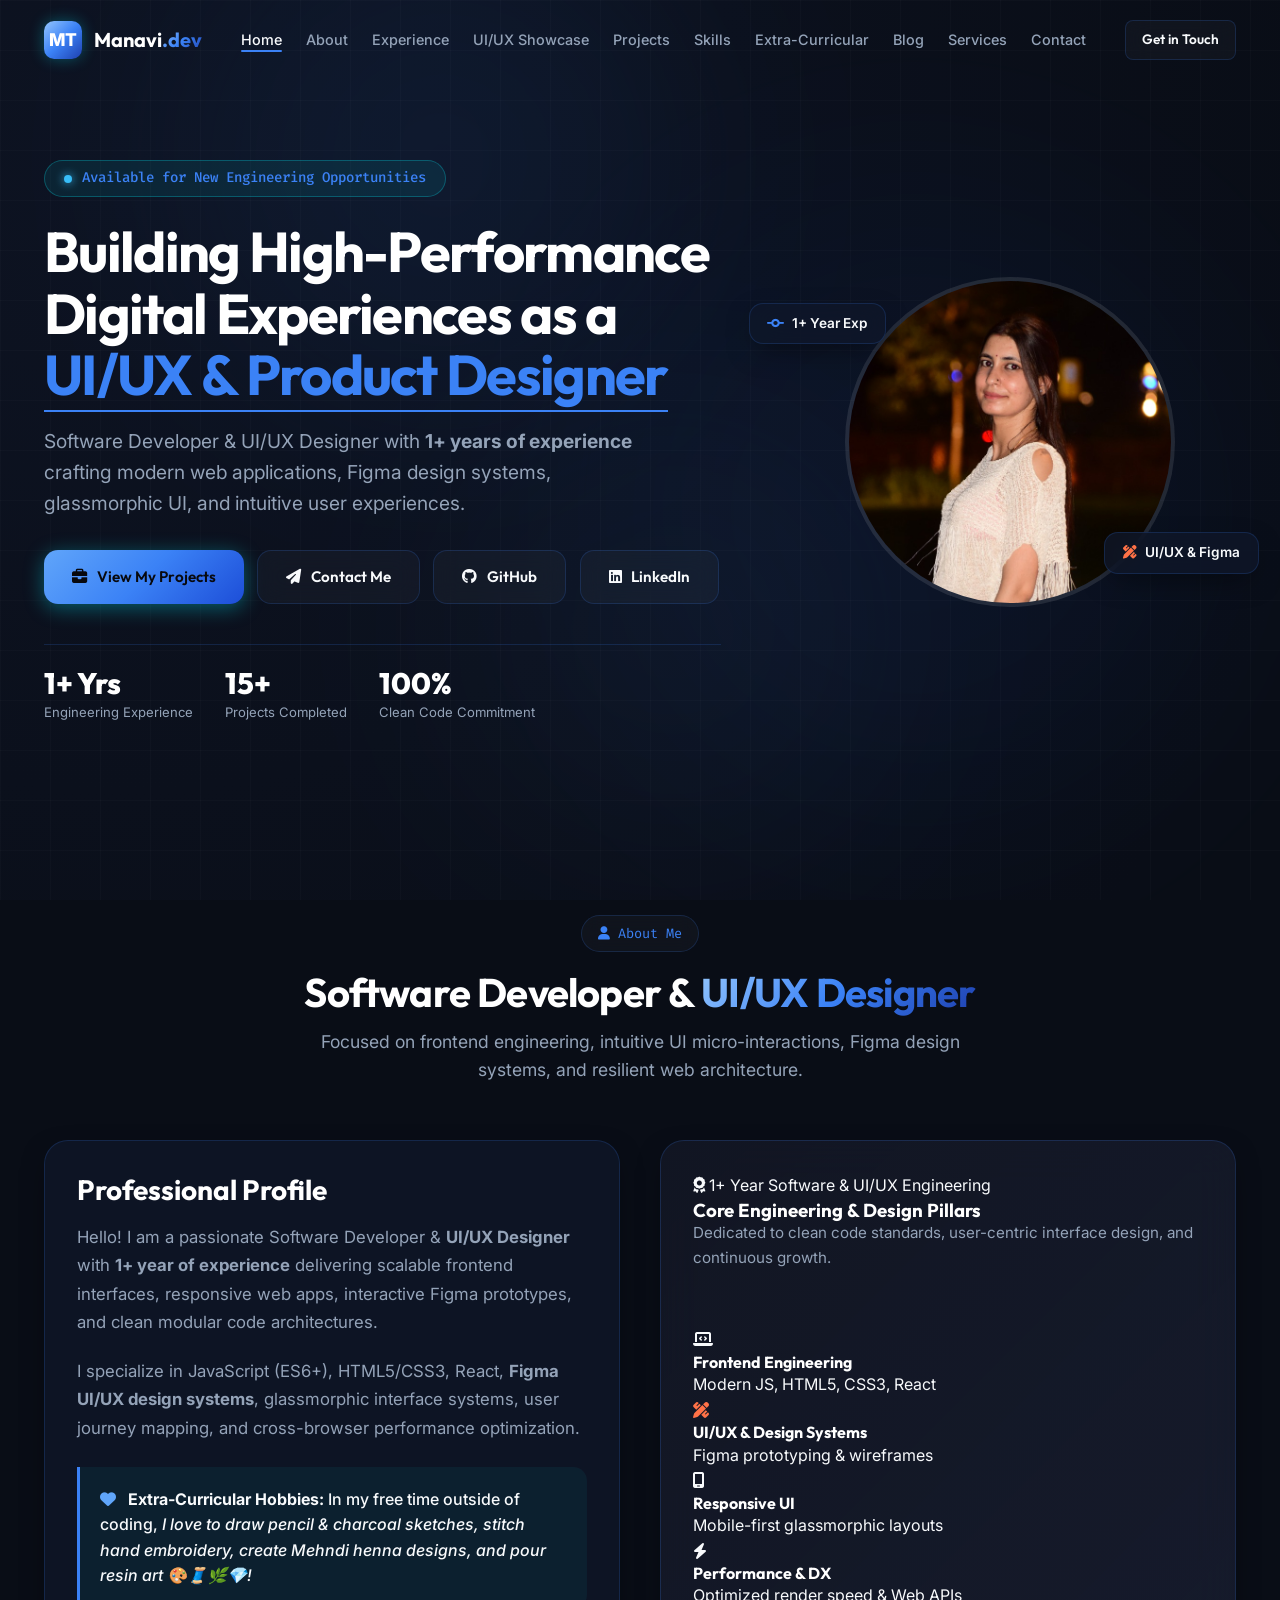
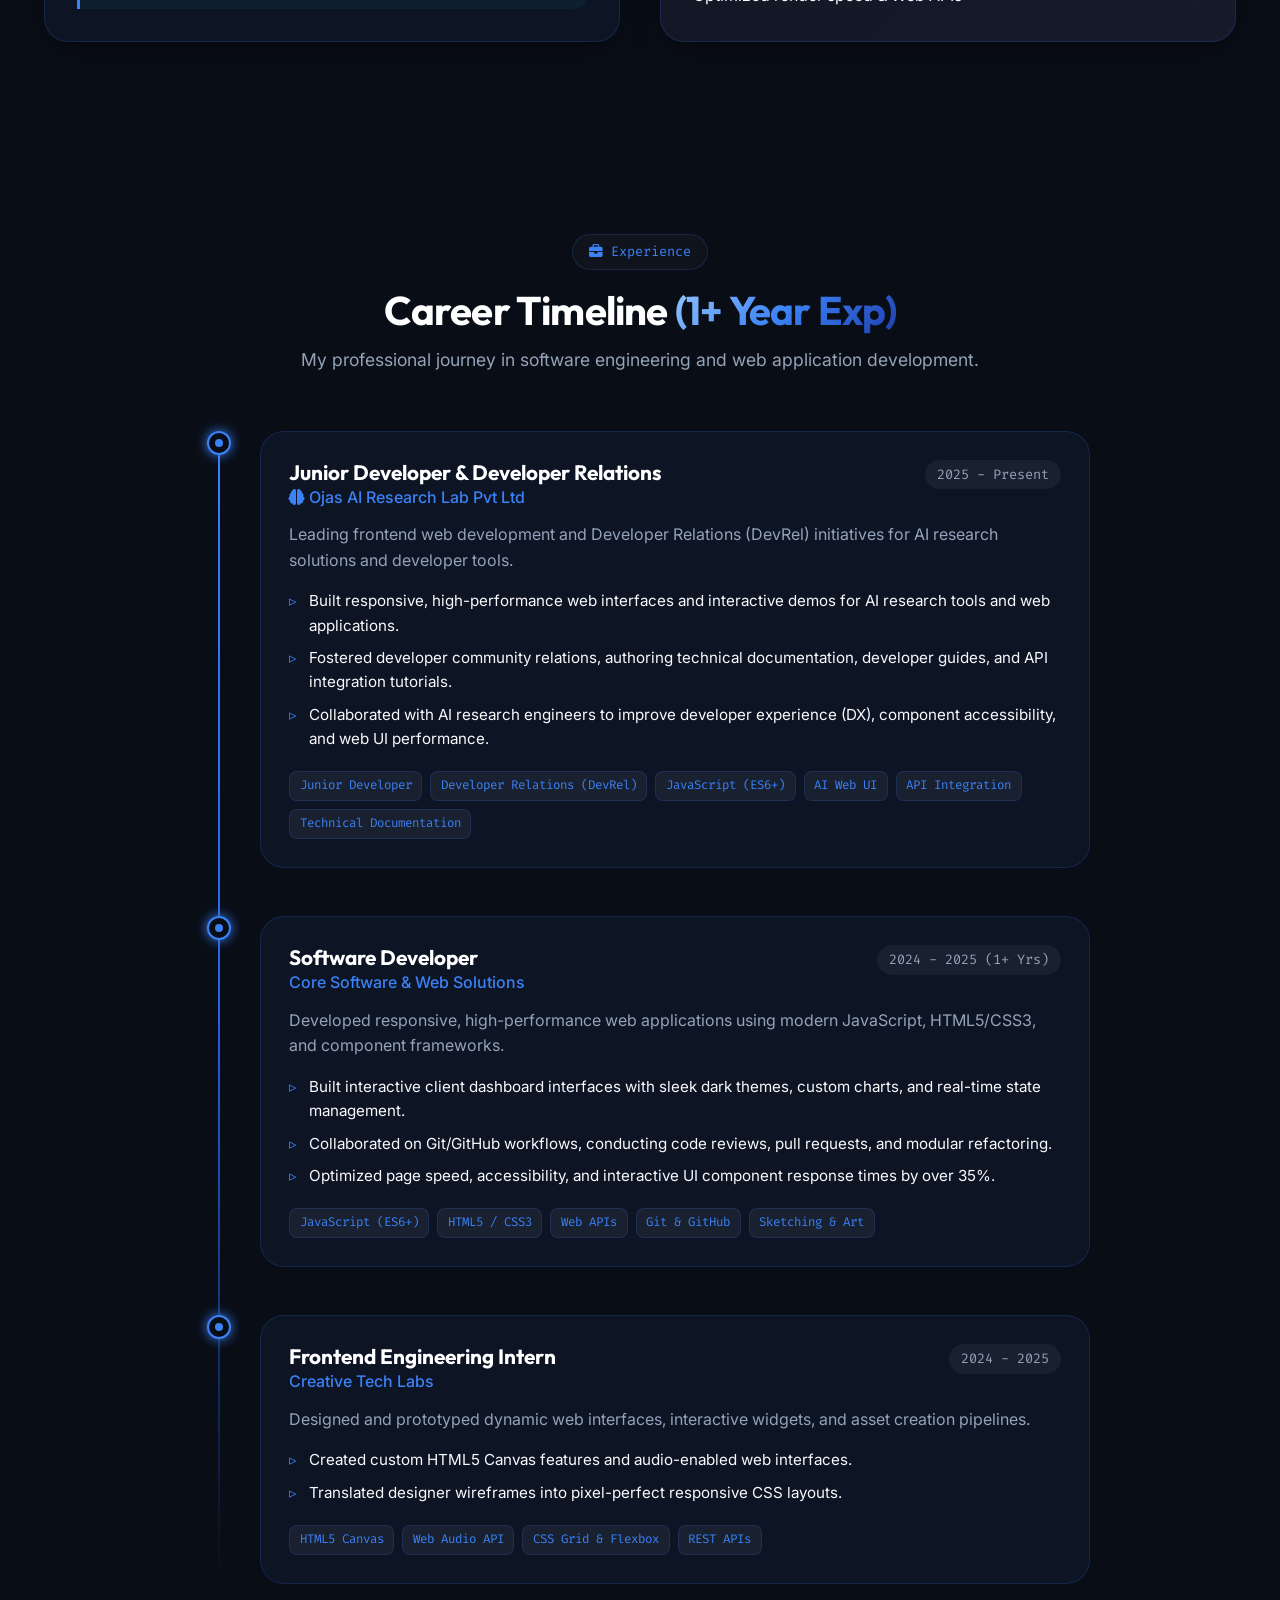
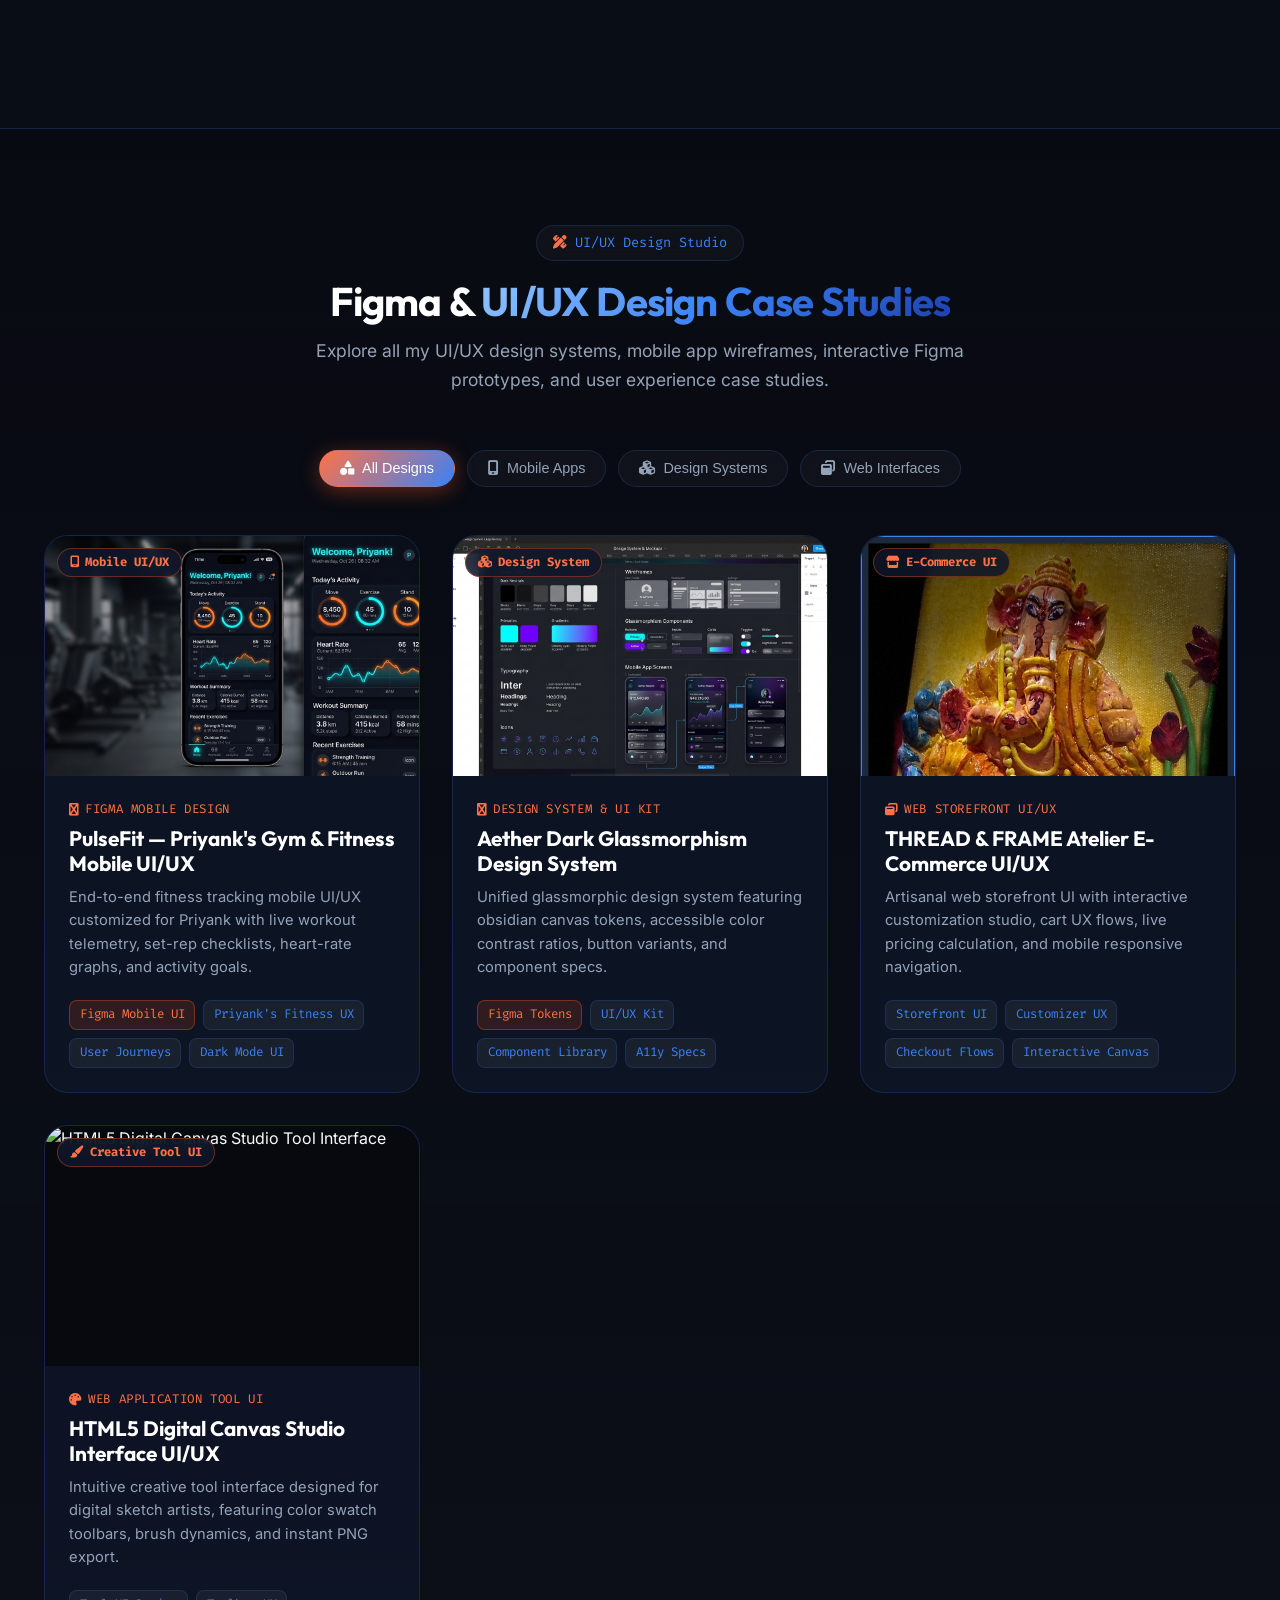
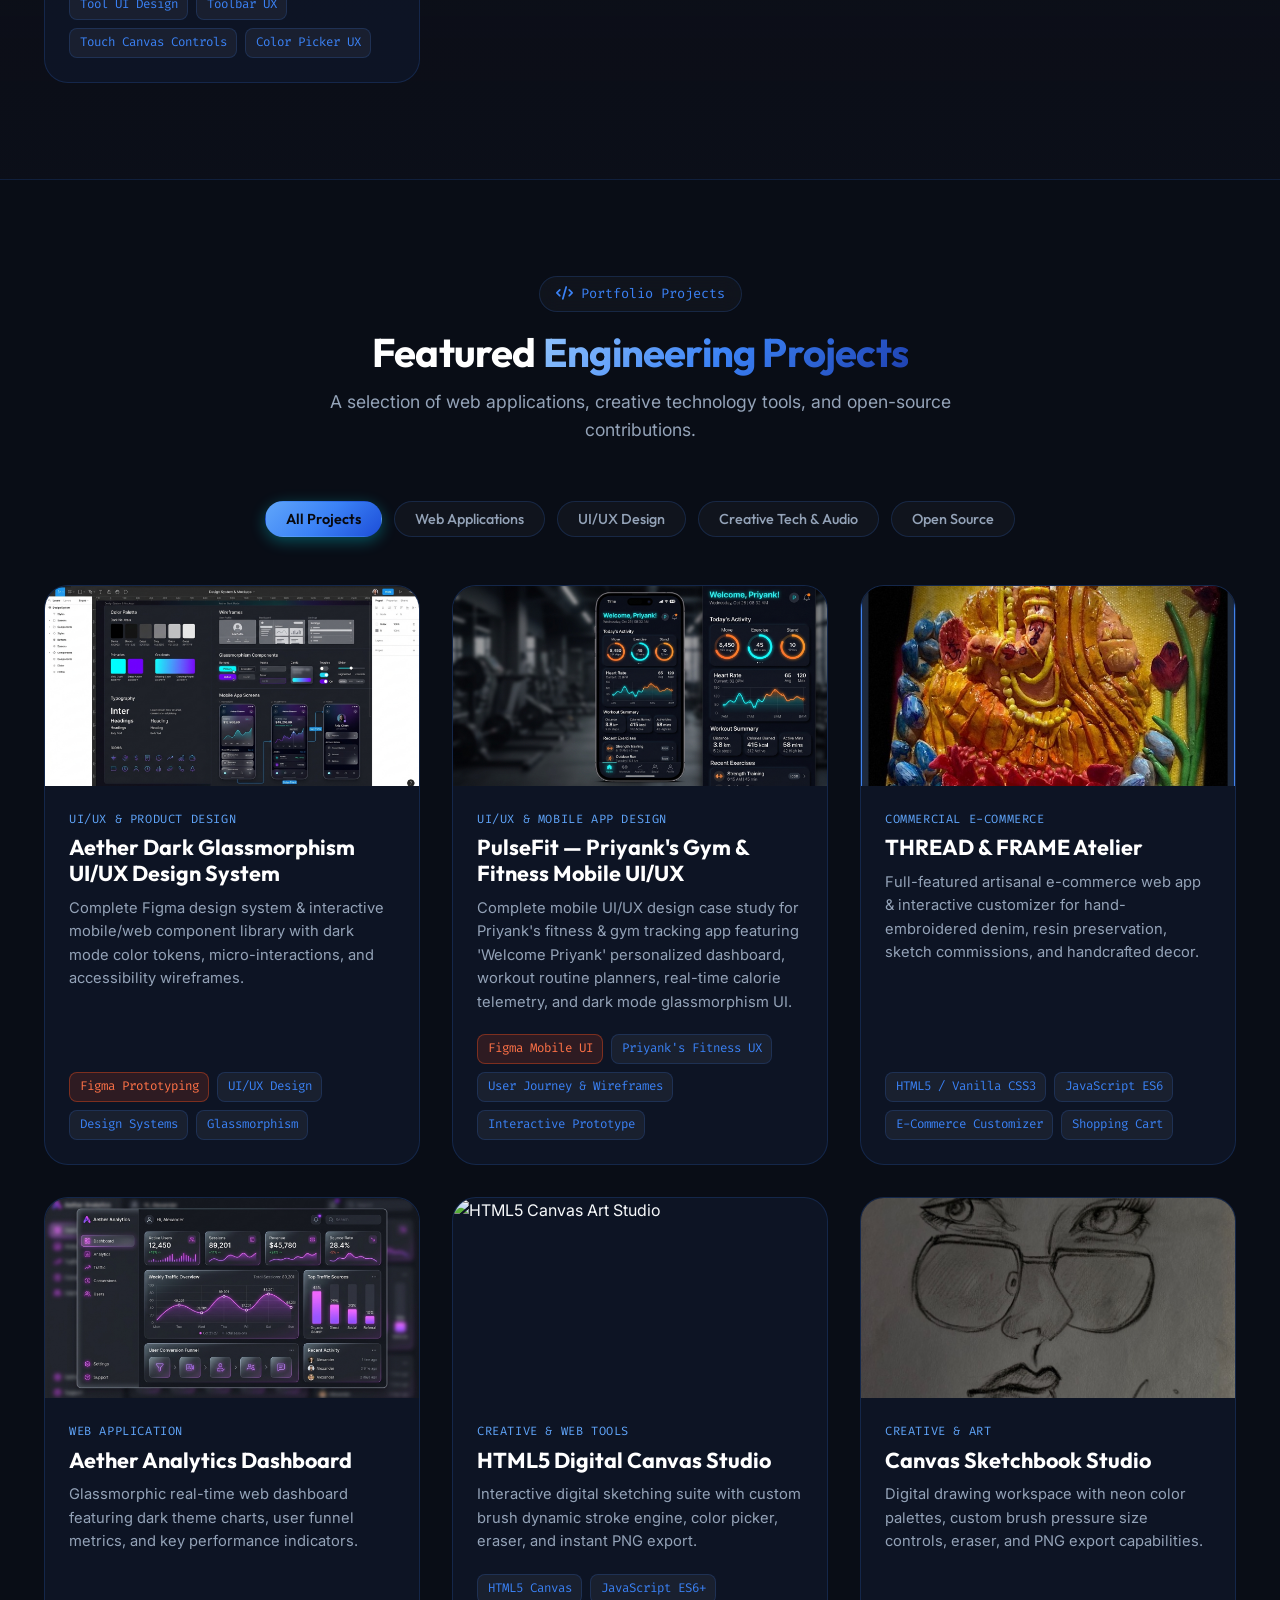
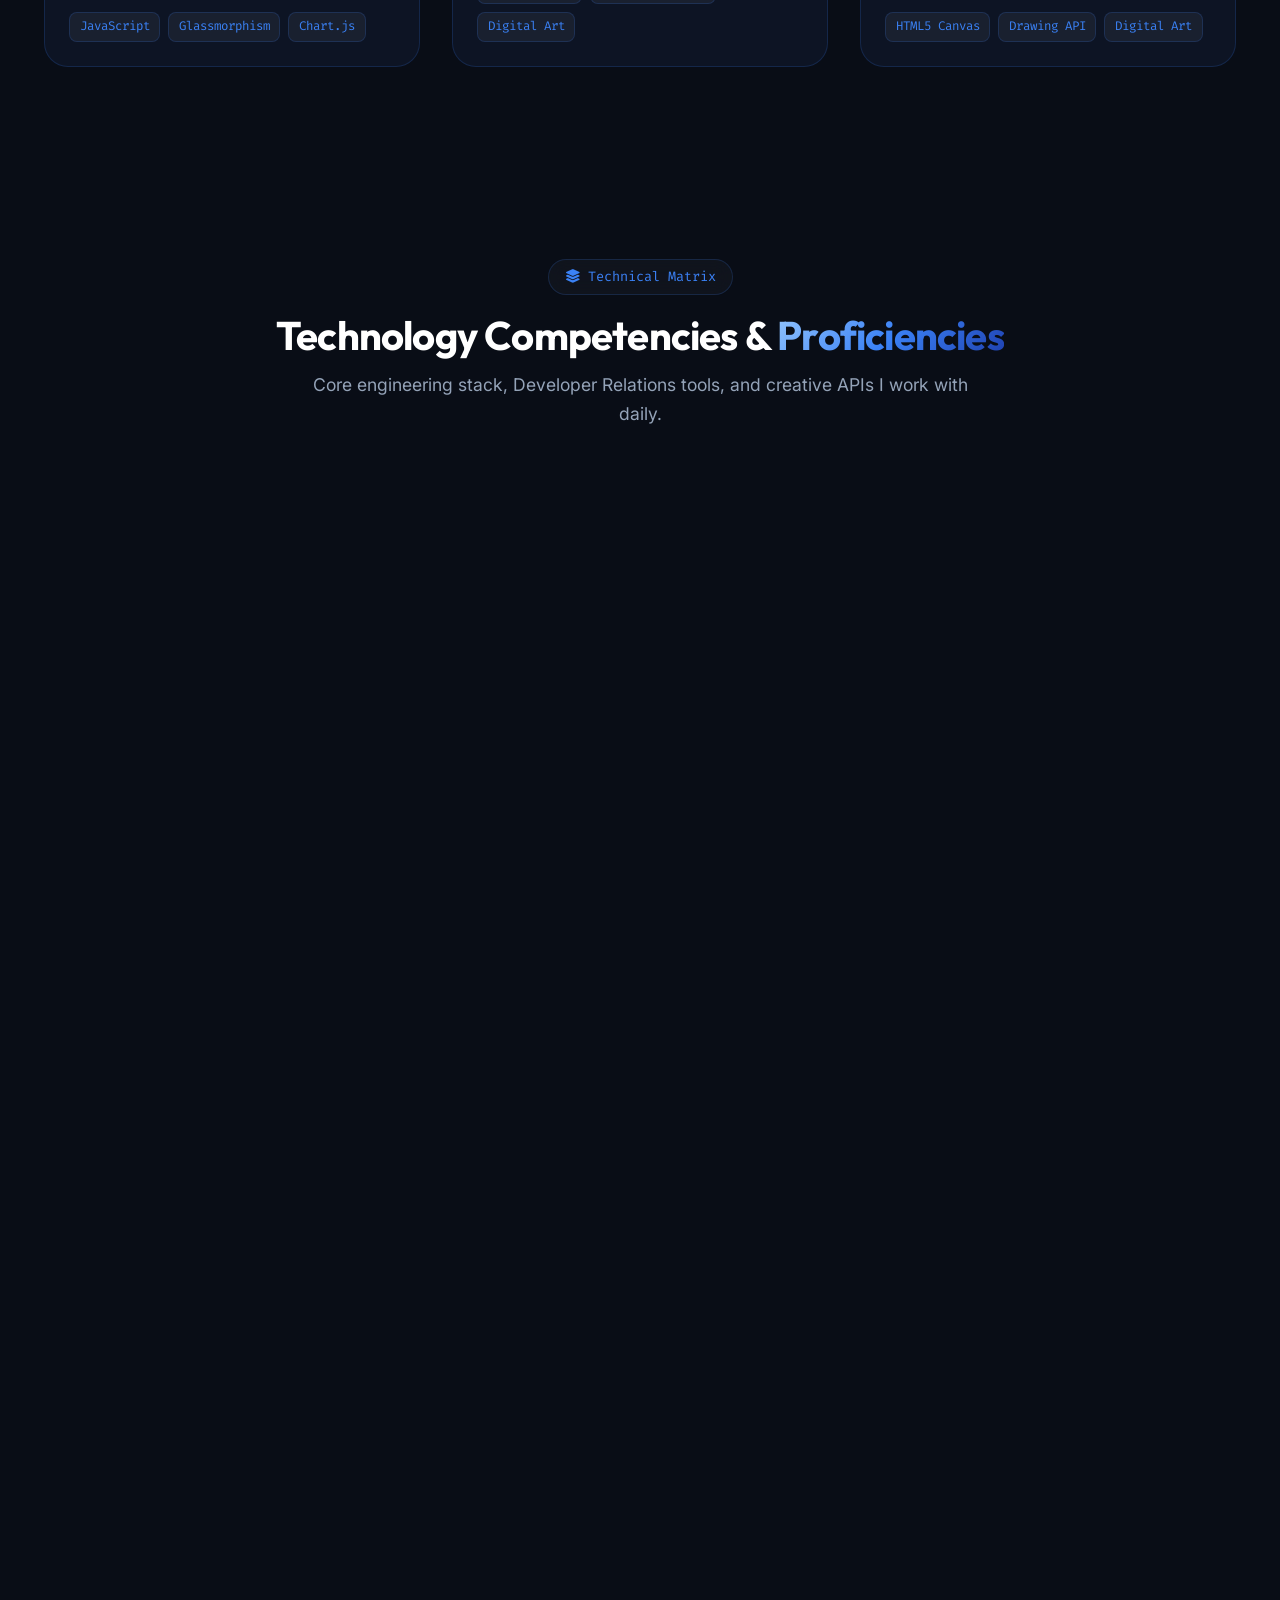
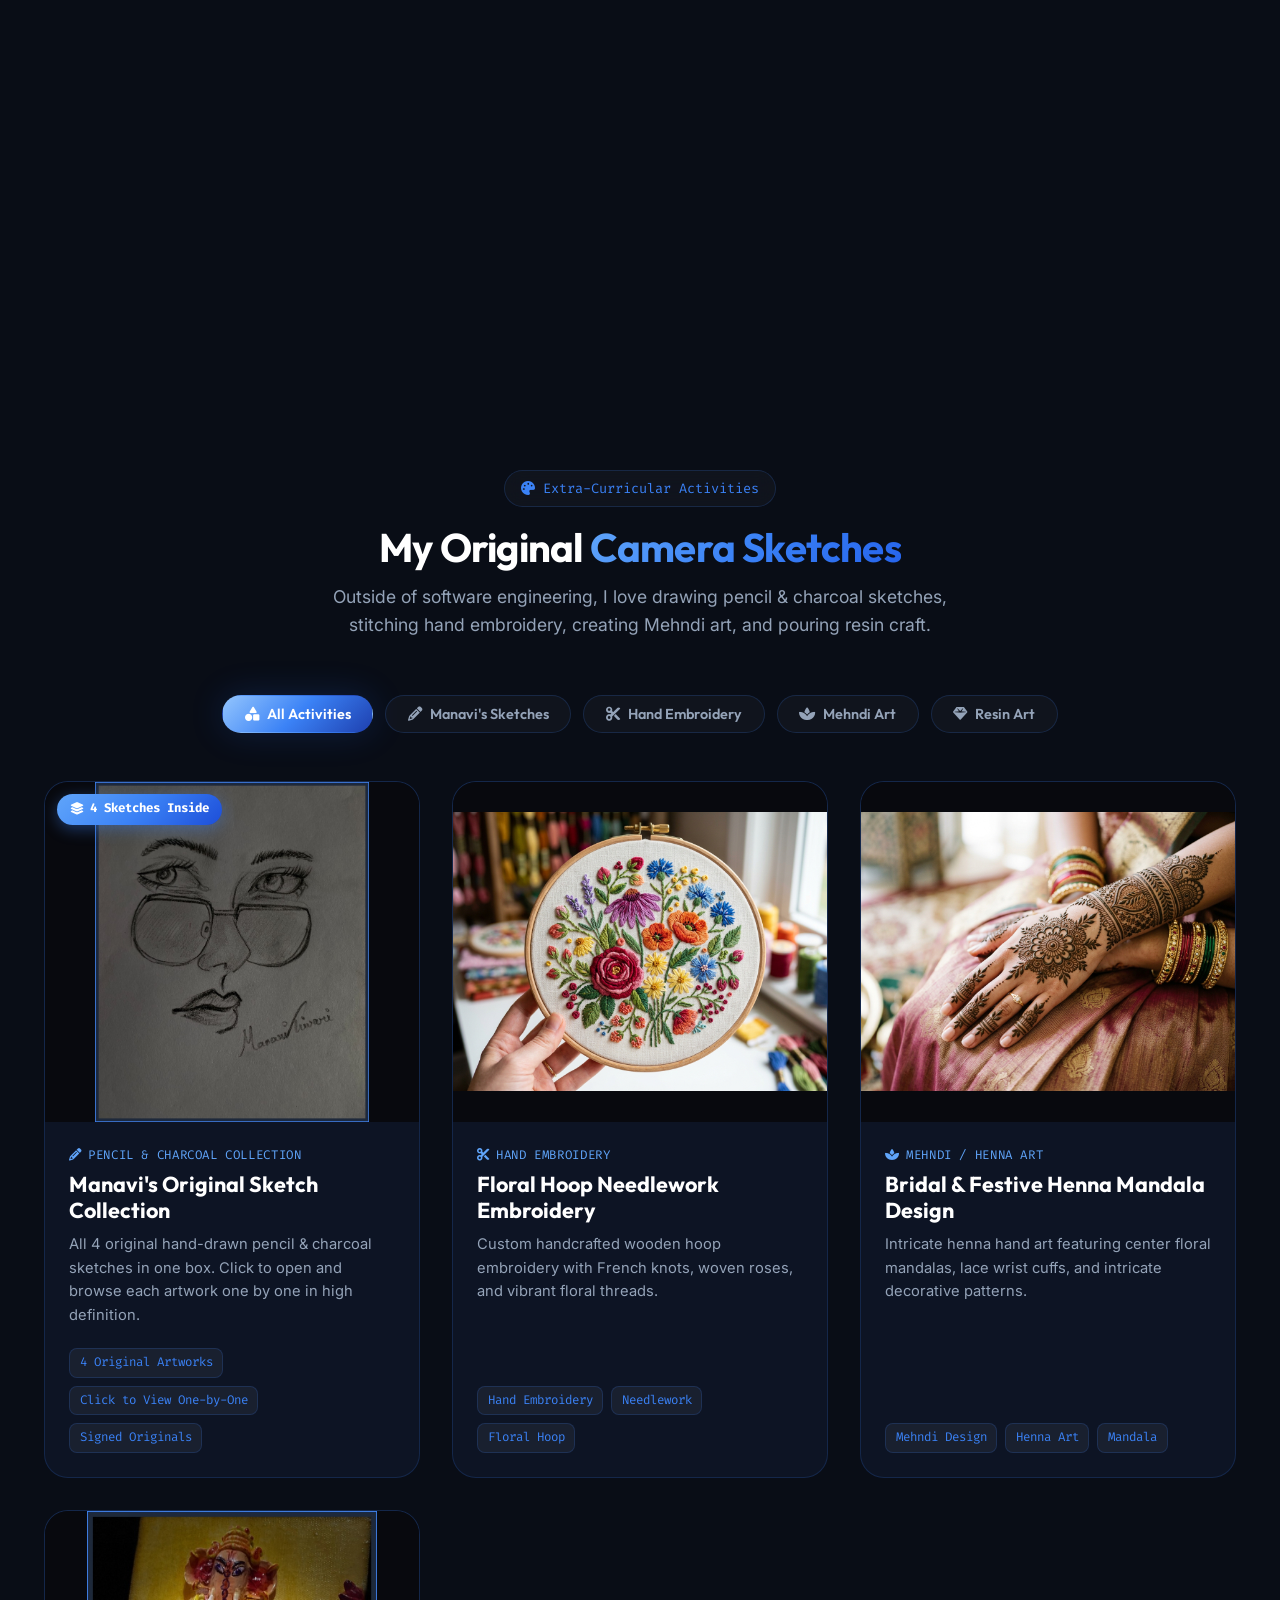
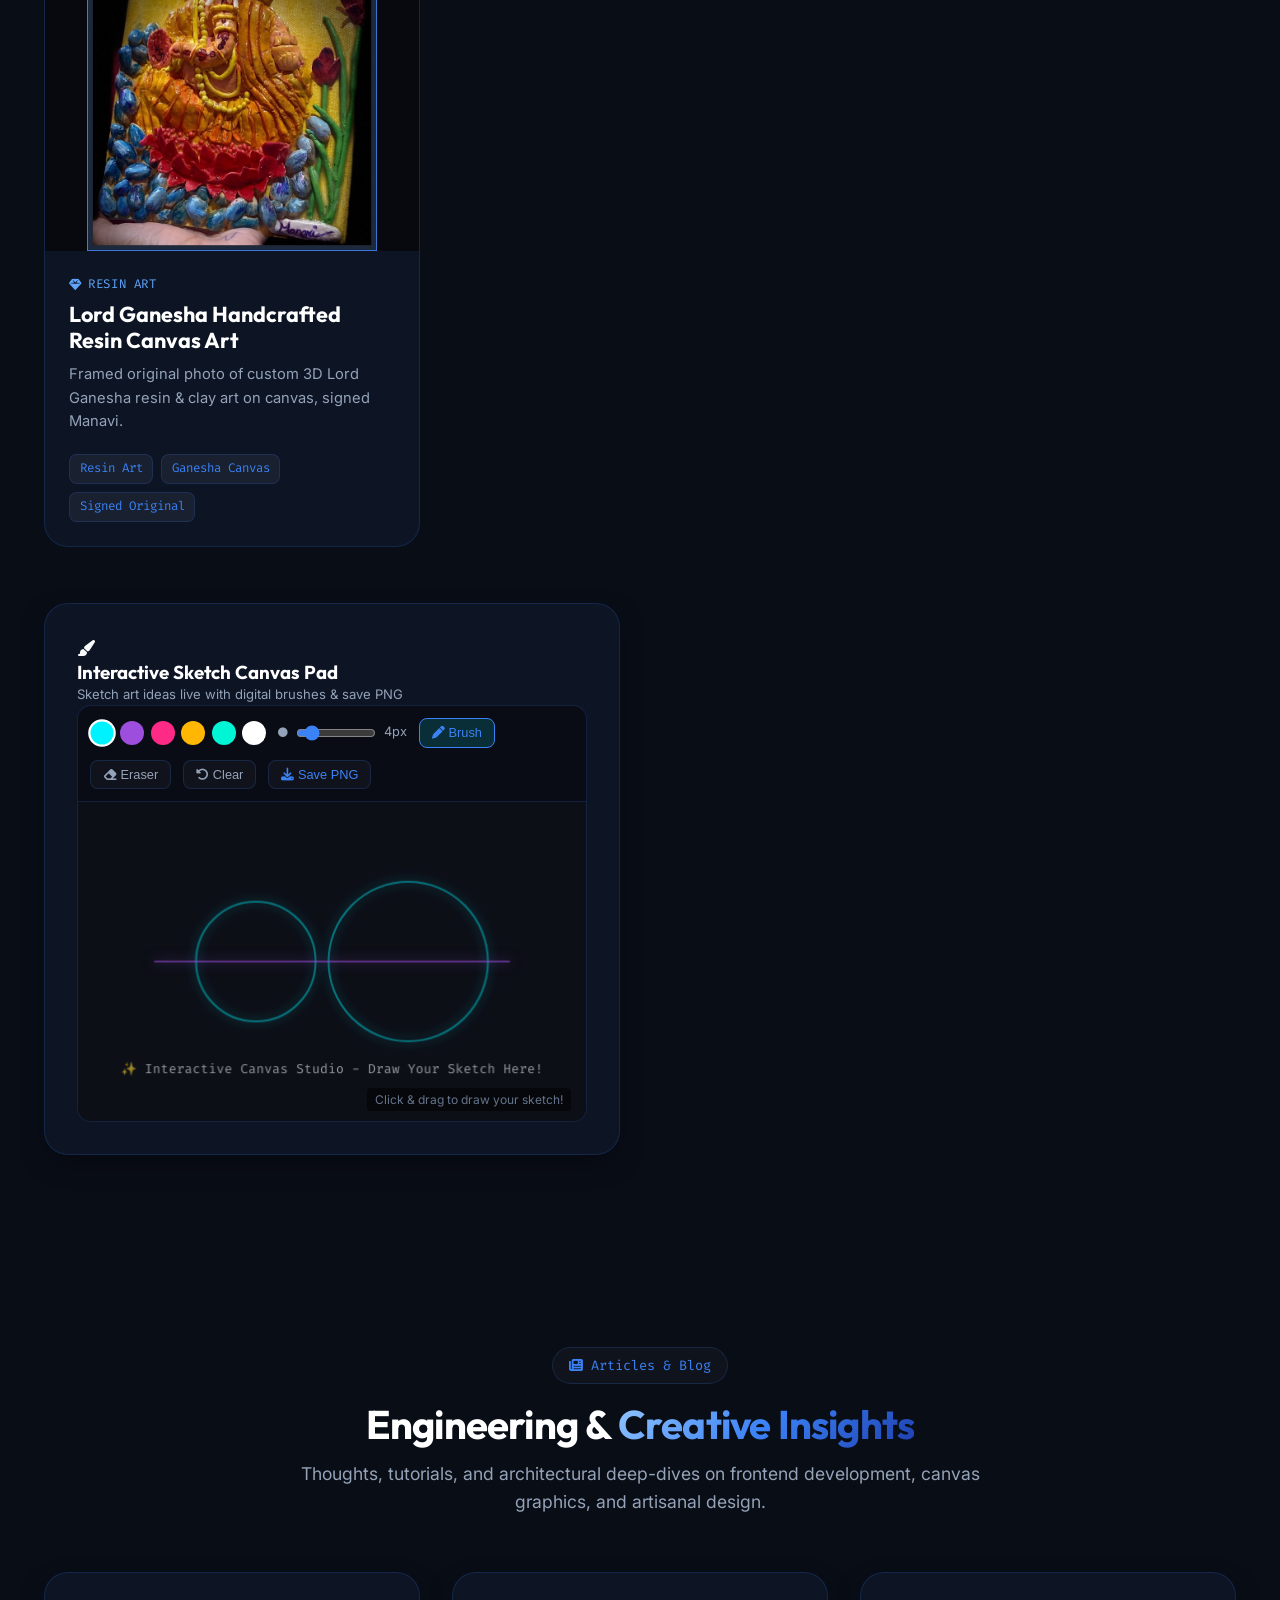
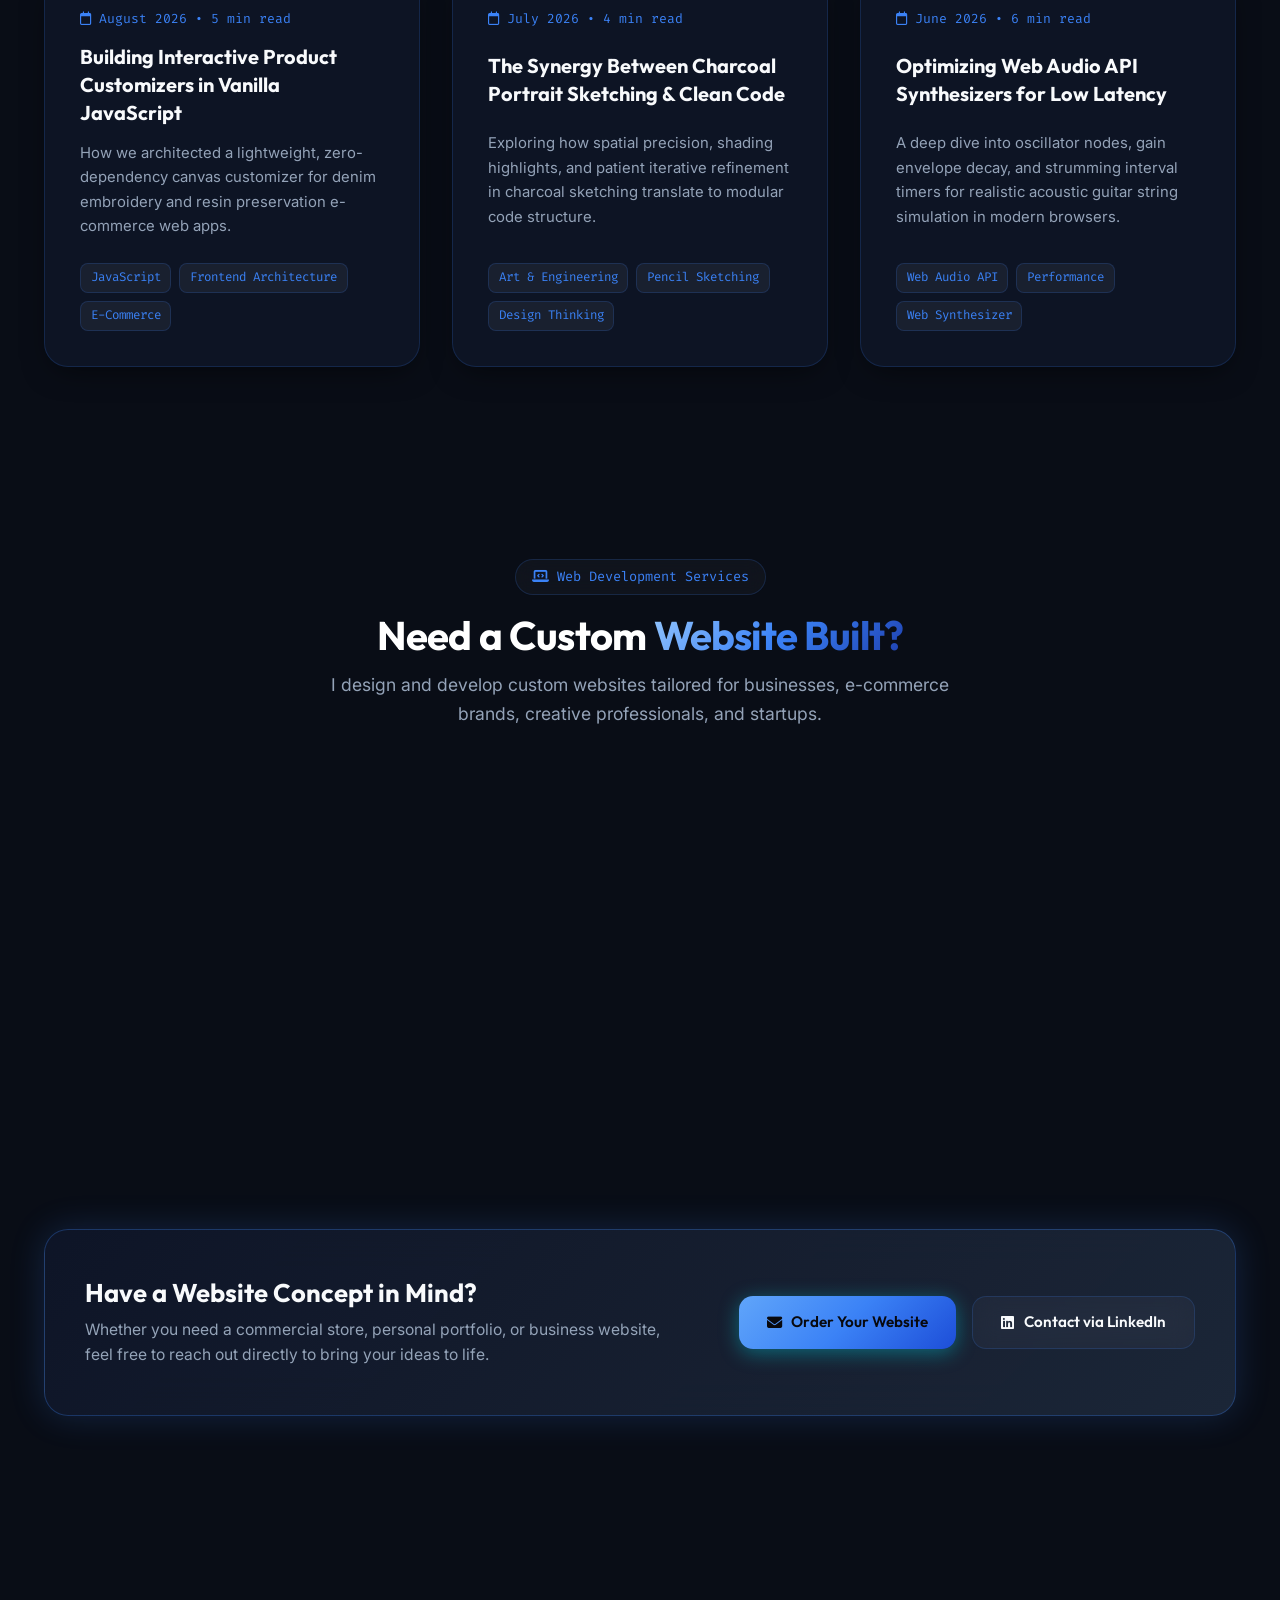
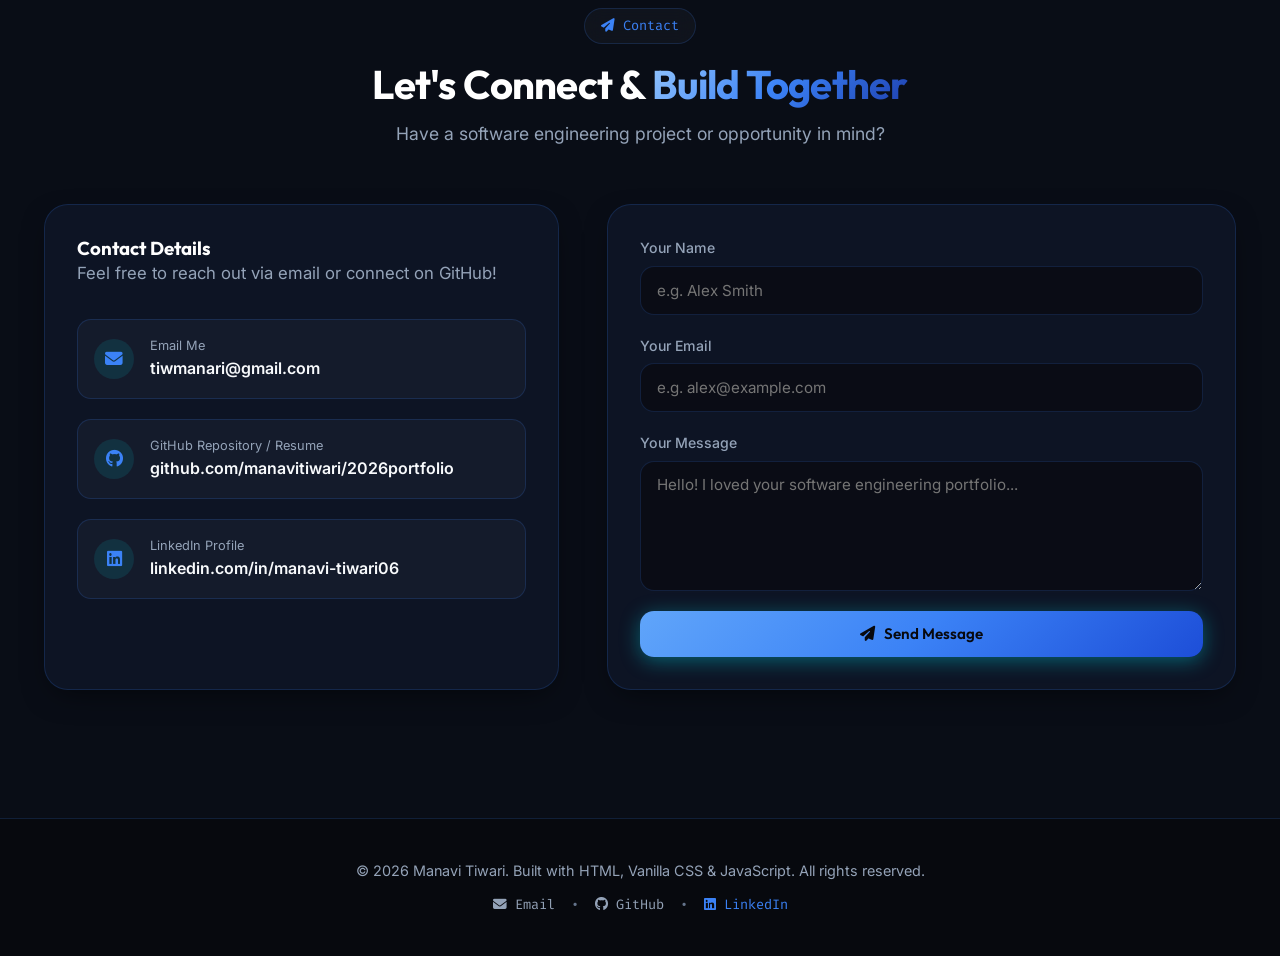
==== commit 6a7f38a5: "Update Gym UI/UX design name to Priyank and refresh preview image asset" ====
--- a/index.html
+++ b/index.html
@@ -309,9 +309,9 @@
       <div class="uiux-grid">
 
         <!-- 1. PulseFit Gym & Fitness Mobile UI/UX Design -->
-        <div class="uiux-card art-card" data-uiux-category="mobile" data-img="assets/gym_uiux_design.jpg" data-title="PulseFit — Gym & Fitness Mobile App UI/UX Design" data-category-name="Mobile App UI/UX Case Study" data-desc="Complete mobile UI/UX design case study for a fitness & gym tracking app featuring workout routine planners, real-time calorie telemetry, dark mode glassmorphism UI, and haptic mobile prototyping.">
+        <div class="uiux-card art-card" data-uiux-category="mobile" data-img="assets/gym_uiux_priyank_design.jpg?v=2" data-title="PulseFit — Priyank's Gym & Fitness Mobile App UI/UX Design" data-category-name="Mobile App UI/UX Case Study" data-desc="Complete mobile UI/UX design case study for Priyank's fitness & gym tracking app featuring workout routine planners, real-time telemetry, 'Welcome Priyank' personalized dashboard, and dark mode glassmorphism UI.">
           <div class="uiux-img-wrapper">
-            <img src="assets/gym_uiux_design.jpg" alt="PulseFit Gym Mobile App UI/UX Design" class="uiux-img">
+            <img src="assets/gym_uiux_priyank_design.jpg?v=2" alt="PulseFit Priyank Gym Mobile App UI/UX Design" class="uiux-img">
             <div class="uiux-badge-tag"><i class="fa-solid fa-mobile-screen"></i> Mobile UI/UX</div>
             <div class="uiux-overlay">
               <span class="btn btn-primary btn-sm"><i class="fa-solid fa-expand"></i> View Full Case Study</span>
@@ -319,11 +319,11 @@
           </div>
           <div class="uiux-body">
             <span class="uiux-category-label"><i class="fa-solid fa-figma"></i> Figma Mobile Design</span>
-            <h3 class="uiux-title">PulseFit — Gym & Fitness Mobile App UI/UX</h3>
-            <p class="uiux-desc">End-to-end fitness tracking mobile UI/UX with workout telemetry, set-rep checklists, heart-rate graphs, and user onboarding flows.</p>
-            <div class="tech-tags">
-              <span class="tag" style="background: rgba(242, 78, 30, 0.15); border-color: rgba(242, 78, 30, 0.4); color: #ff7247;">Figma Prototyping</span>
-              <span class="tag">Gym & Fitness UX</span>
+            <h3 class="uiux-title">PulseFit — Priyank's Gym & Fitness Mobile UI/UX</h3>
+            <p class="uiux-desc">End-to-end fitness tracking mobile UI/UX customized for Priyank with live workout telemetry, set-rep checklists, heart-rate graphs, and activity goals.</p>
+            <div class="tech-tags">
+              <span class="tag" style="background: rgba(242, 78, 30, 0.15); border-color: rgba(242, 78, 30, 0.4); color: #ff7247;">Figma Mobile UI</span>
+              <span class="tag">Priyank's Fitness UX</span>
               <span class="tag">User Journeys</span>
               <span class="tag">Dark Mode UI</span>
             </div>
@@ -443,7 +443,7 @@
         <!-- Project Card: PulseFit Gym & Fitness Mobile UI/UX App Design -->
         <div class="project-card" data-category="uiux">
           <div class="project-img-wrapper">
-            <img src="assets/gym_uiux_design.jpg" alt="PulseFit Gym & Fitness Mobile UI/UX Design Case Study" class="project-img">
+            <img src="assets/gym_uiux_priyank_design.jpg?v=2" alt="PulseFit Priyank Gym & Fitness Mobile UI/UX Design Case Study" class="project-img">
             <div class="project-overlay">
               <a href="https://github.com/manavitiwari/2026portfolio" target="_blank" rel="noopener noreferrer" class="btn btn-primary btn-sm"><i class="fa-solid fa-mobile-screen"></i> Mobile UI Case Study</a>
               <a href="https://github.com/manavitiwari/2026portfolio" target="_blank" rel="noopener noreferrer" class="btn btn-secondary btn-sm"><i class="fa-brands fa-github"></i> Repository</a>
@@ -451,11 +451,11 @@
           </div>
           <div class="project-body">
             <span class="project-category">UI/UX & Mobile App Design</span>
-            <h3 class="project-title">PulseFit — Gym & Fitness Mobile UI/UX App Design</h3>
-            <p class="project-desc">Complete mobile UI/UX design case study for a fitness & gym tracking app featuring workout routine planners, real-time calorie telemetry, dark mode glassmorphism UI, and interactive prototypes.</p>
+            <h3 class="project-title">PulseFit — Priyank's Gym & Fitness Mobile UI/UX</h3>
+            <p class="project-desc">Complete mobile UI/UX design case study for Priyank's fitness & gym tracking app featuring 'Welcome Priyank' personalized dashboard, workout routine planners, real-time calorie telemetry, and dark mode glassmorphism UI.</p>
             <div class="tech-tags">
               <span class="tag" style="background: rgba(242, 78, 30, 0.15); border-color: rgba(242, 78, 30, 0.4); color: #ff7247;">Figma Mobile UI</span>
-              <span class="tag">Gym & Fitness UX</span>
+              <span class="tag">Priyank's Fitness UX</span>
               <span class="tag">User Journey & Wireframes</span>
               <span class="tag">Interactive Prototype</span>
             </div>
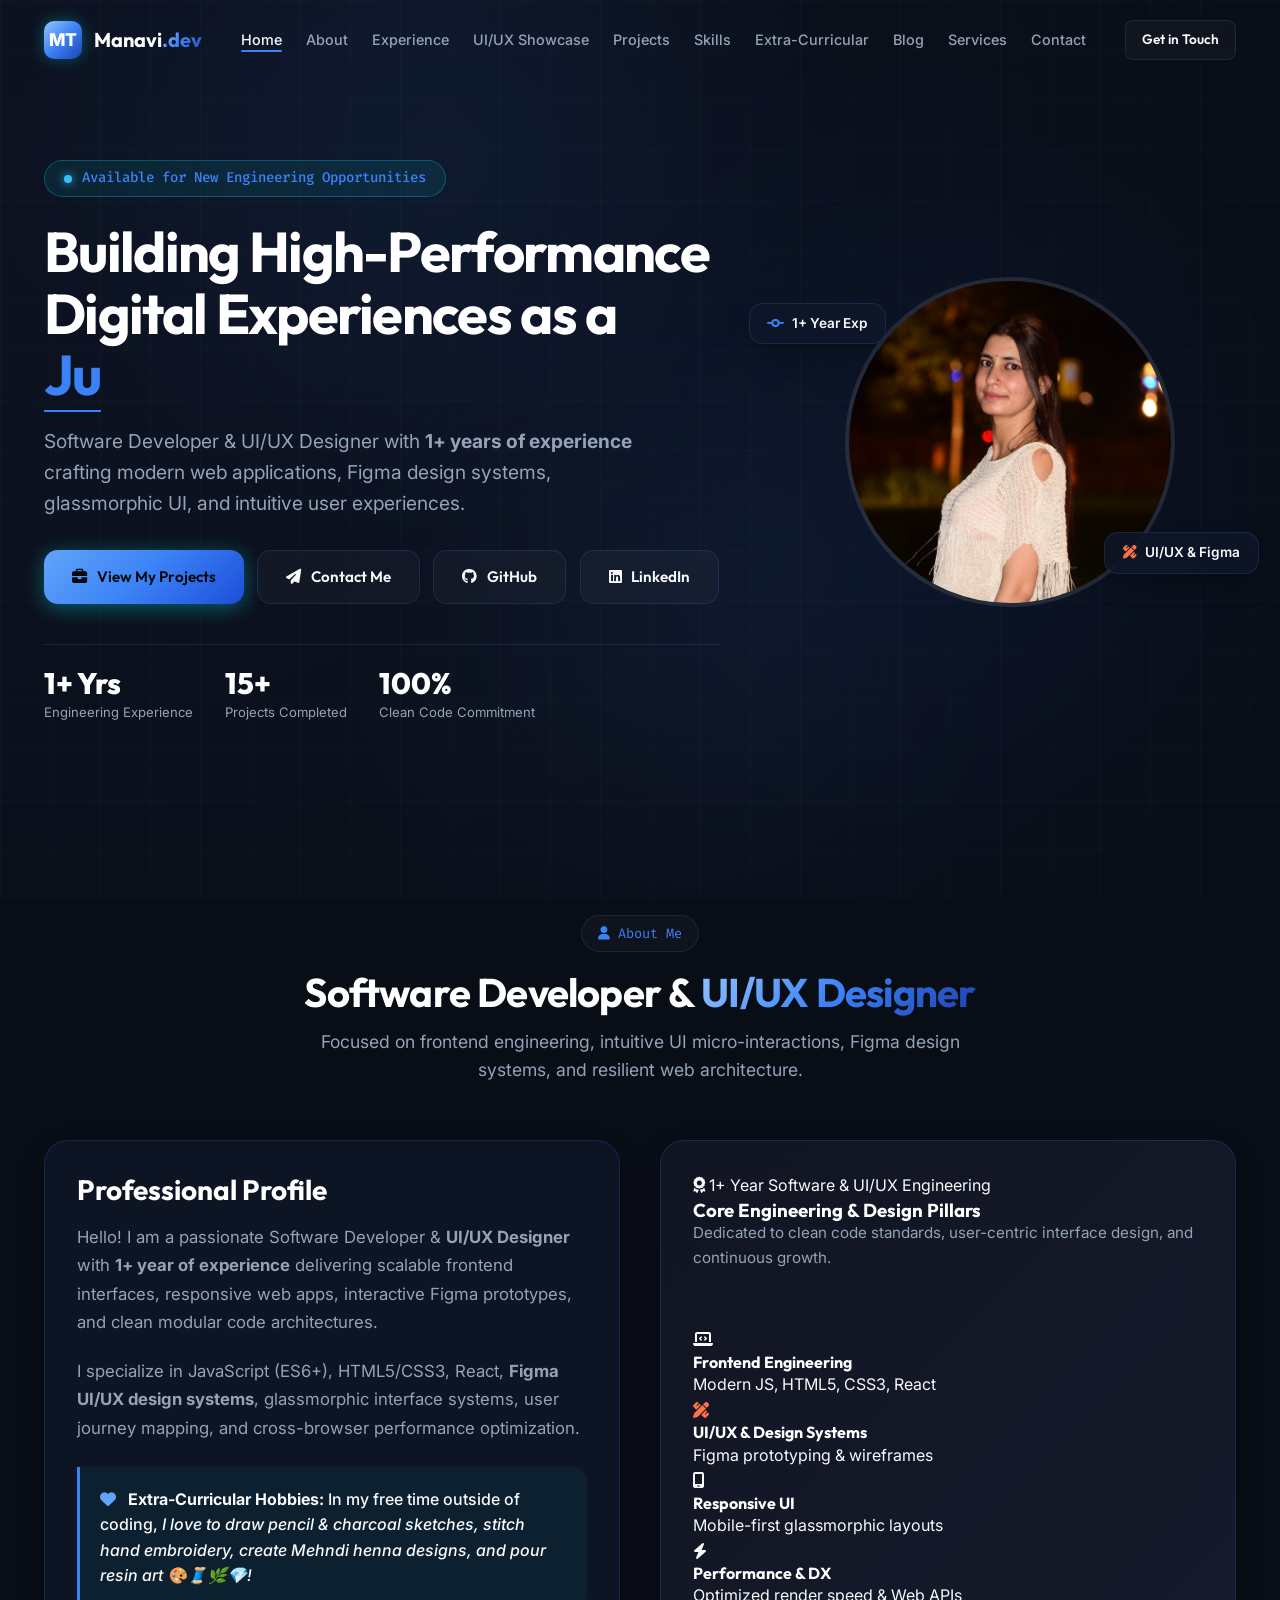
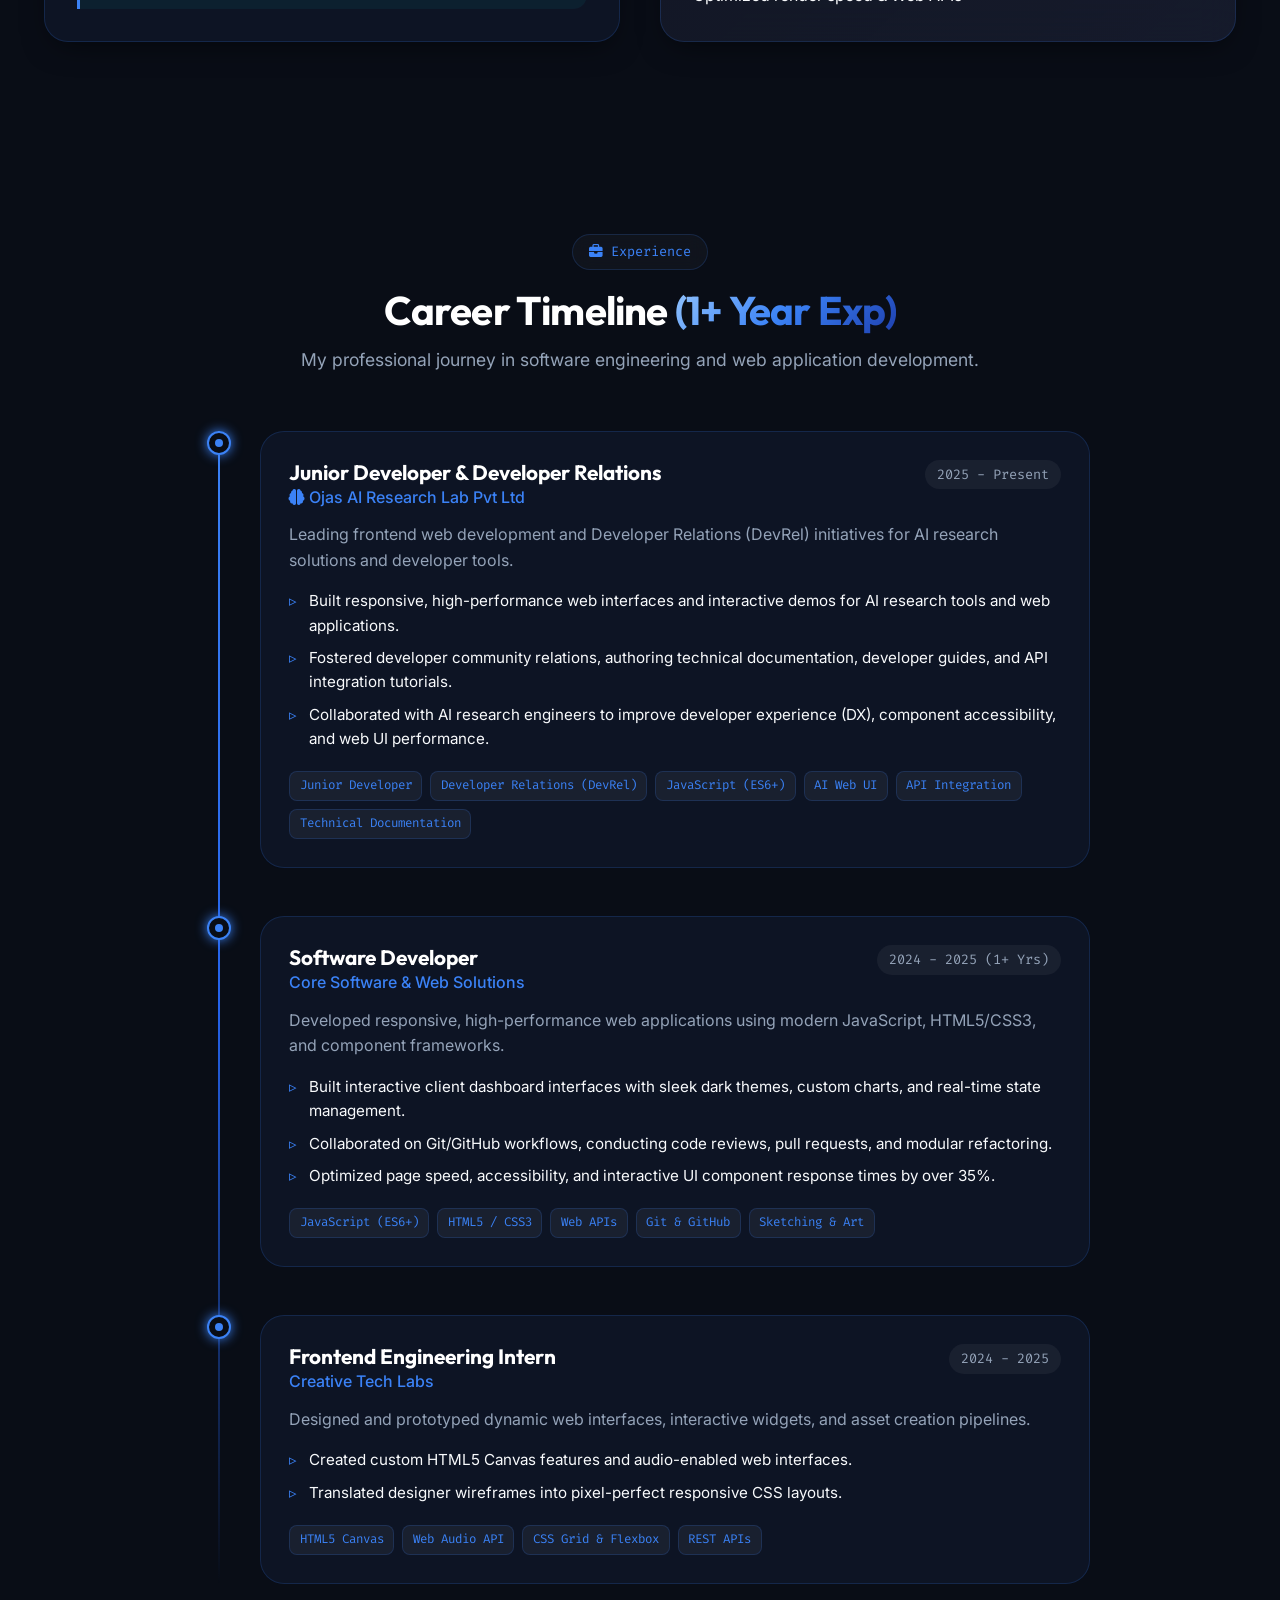
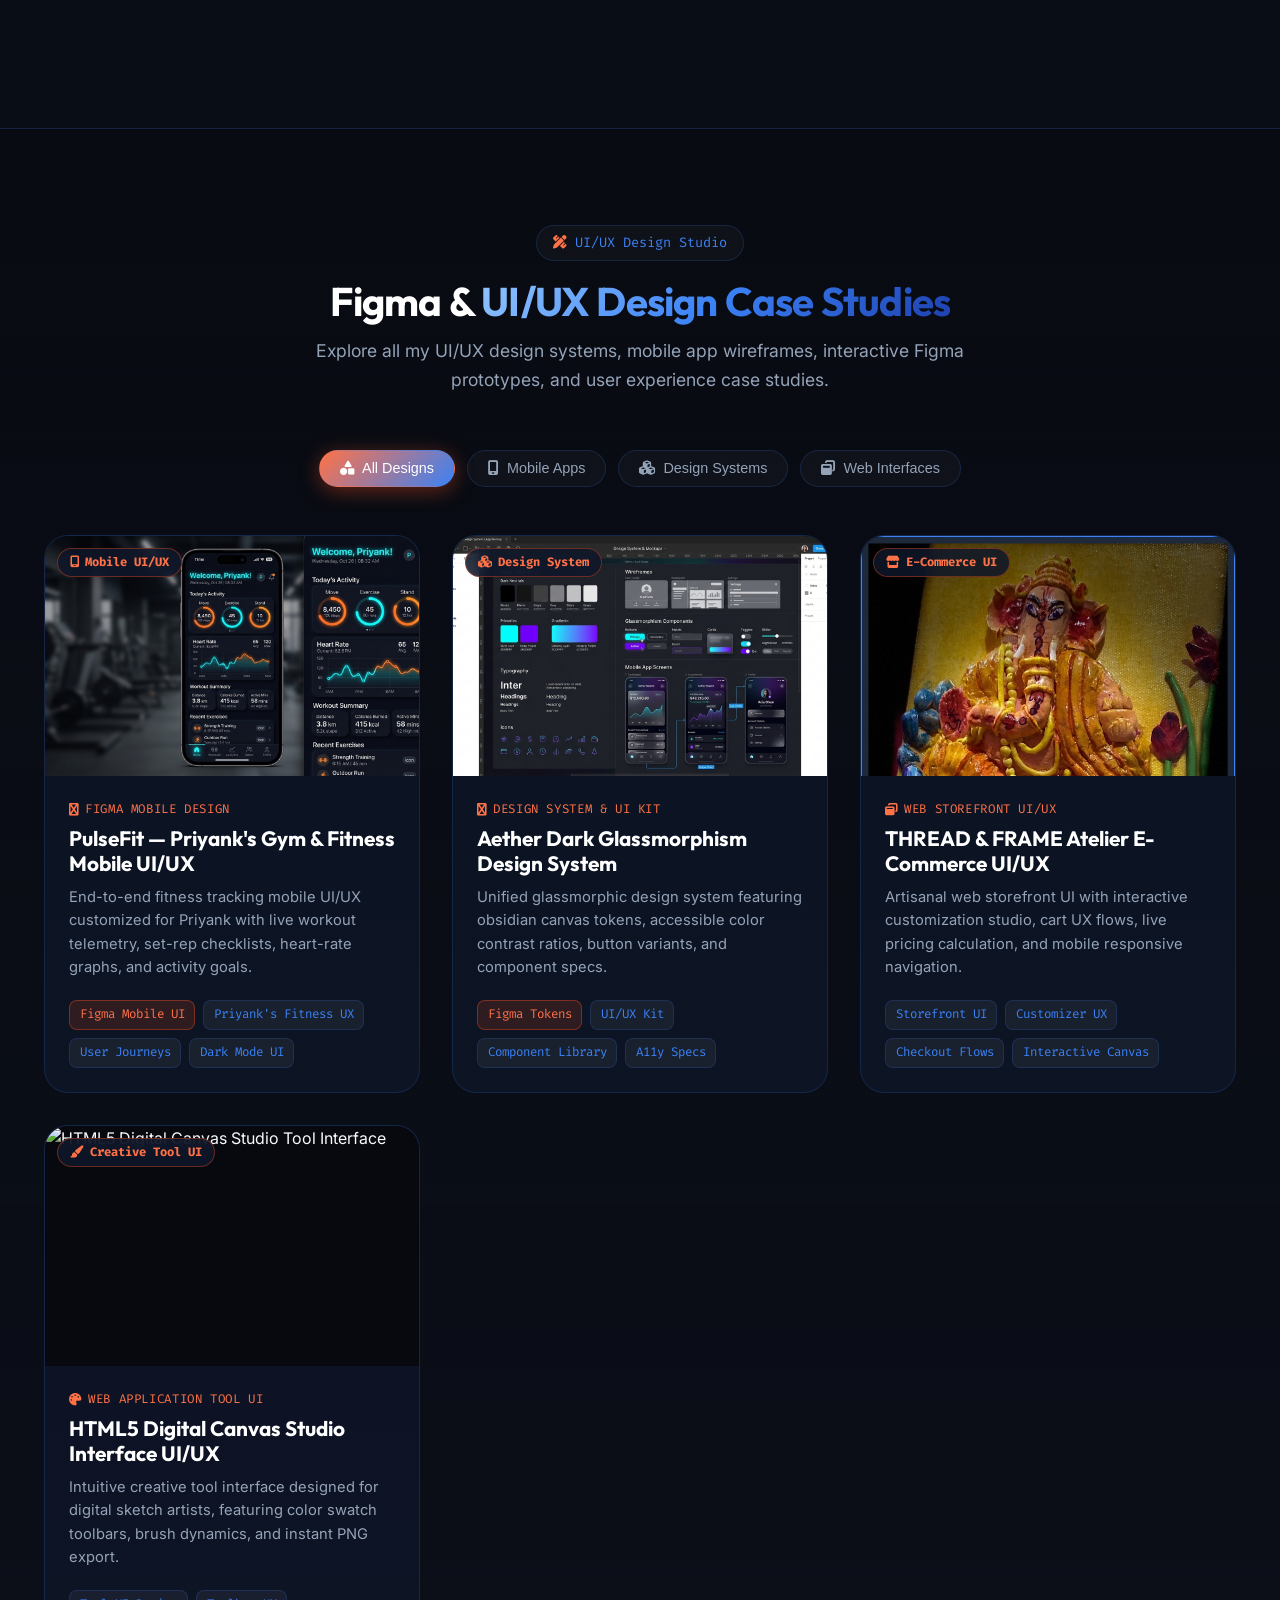
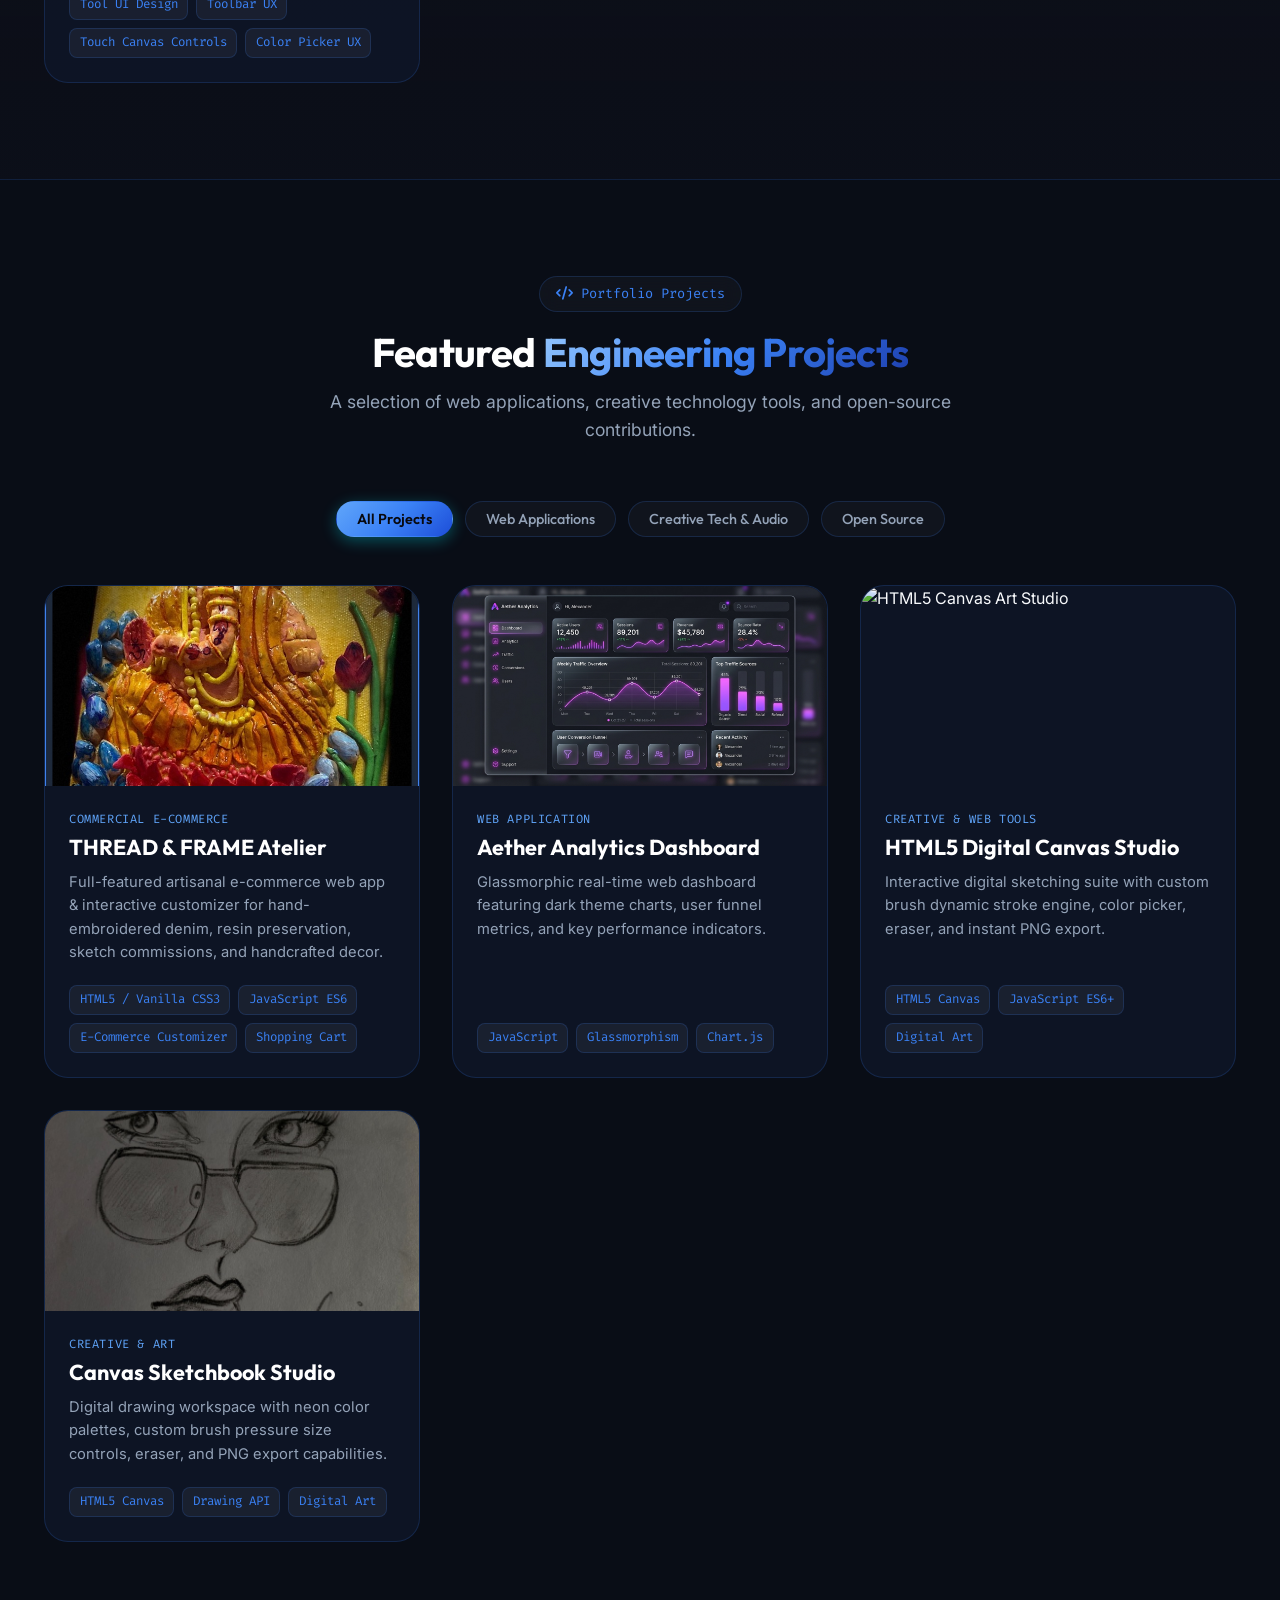
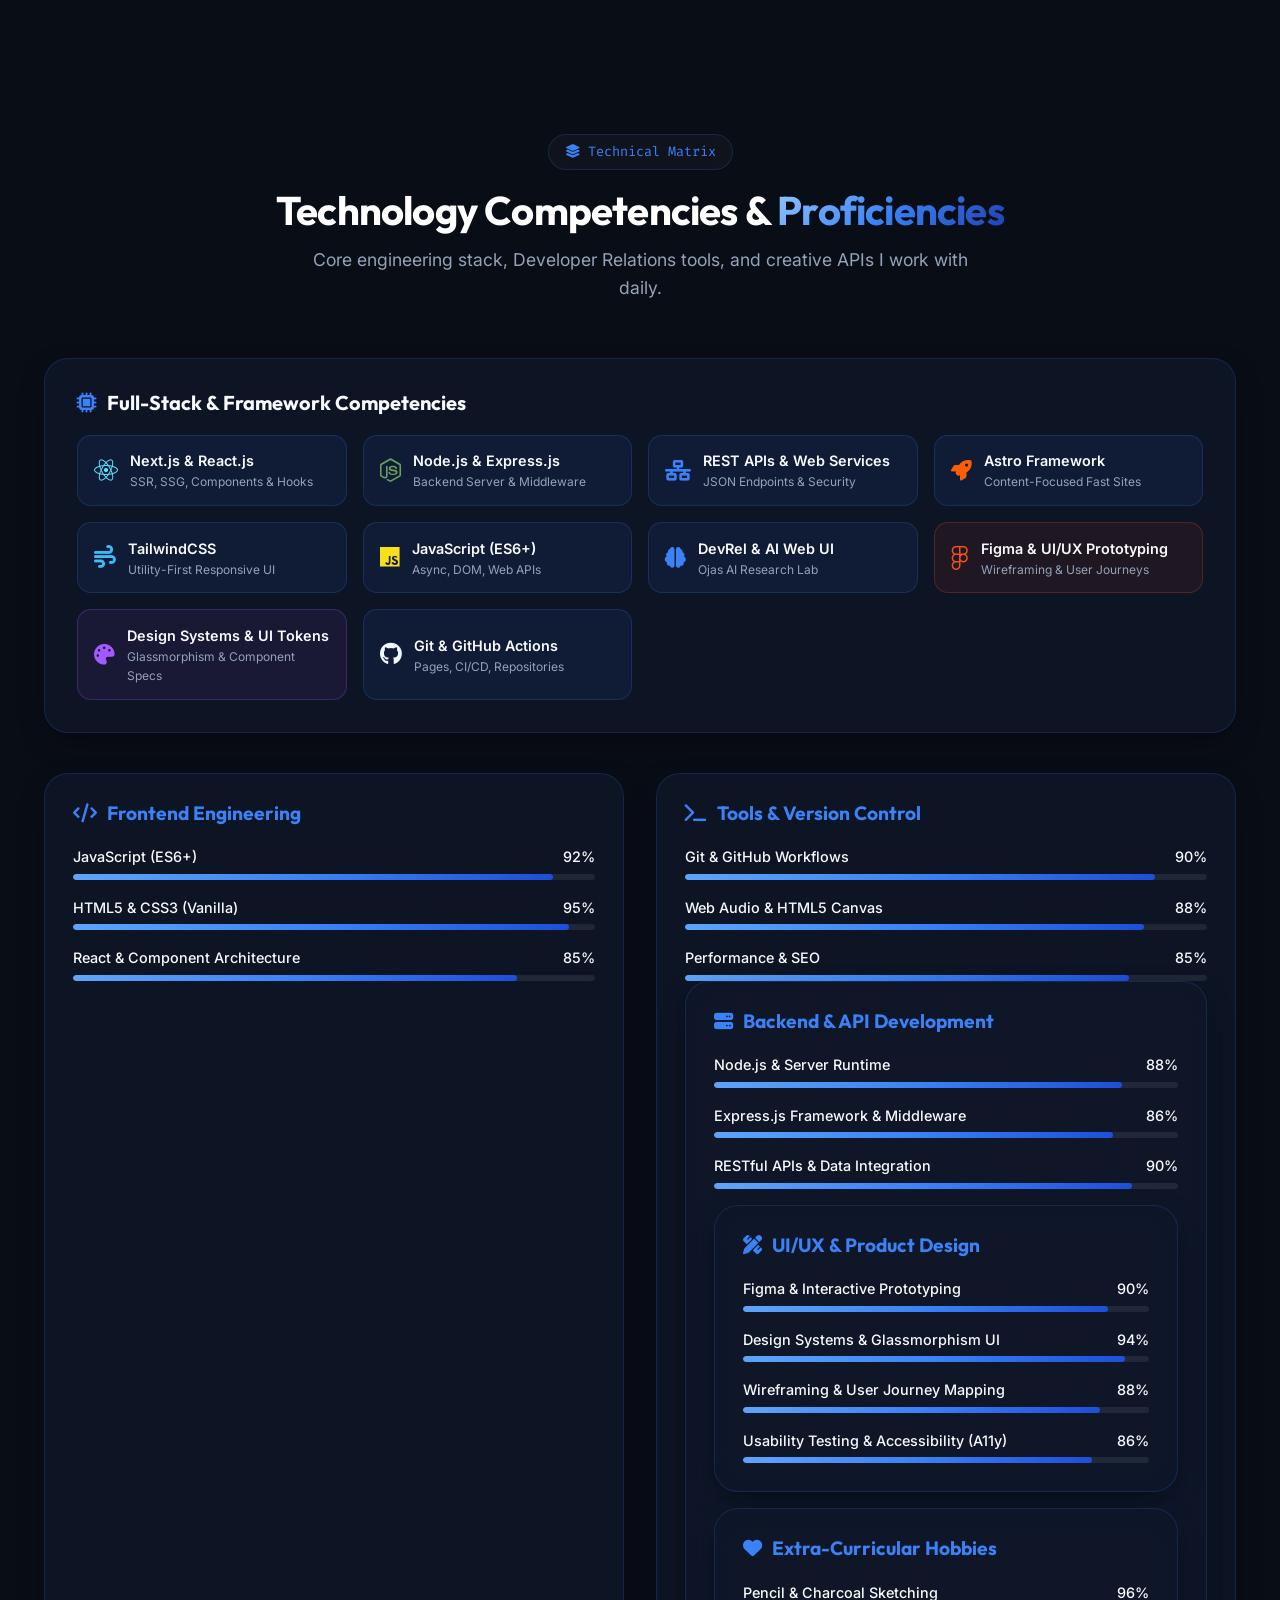
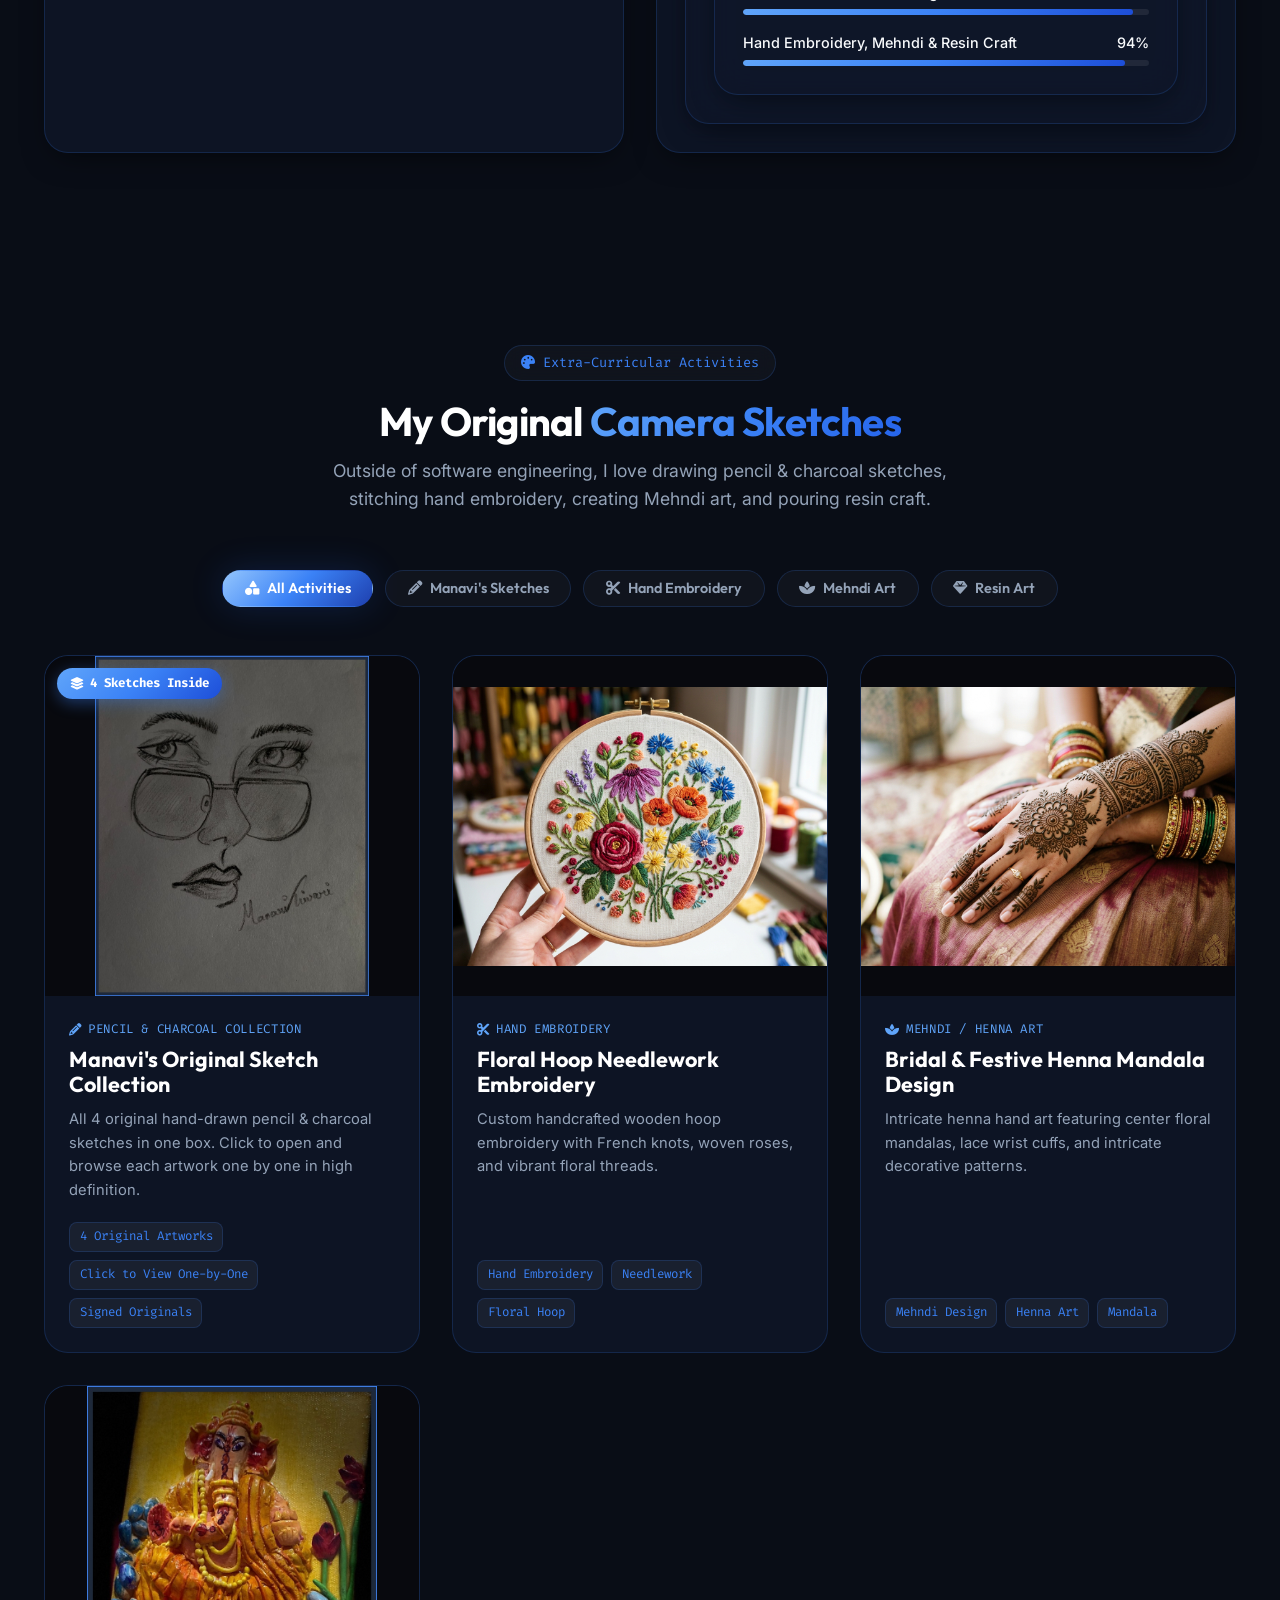
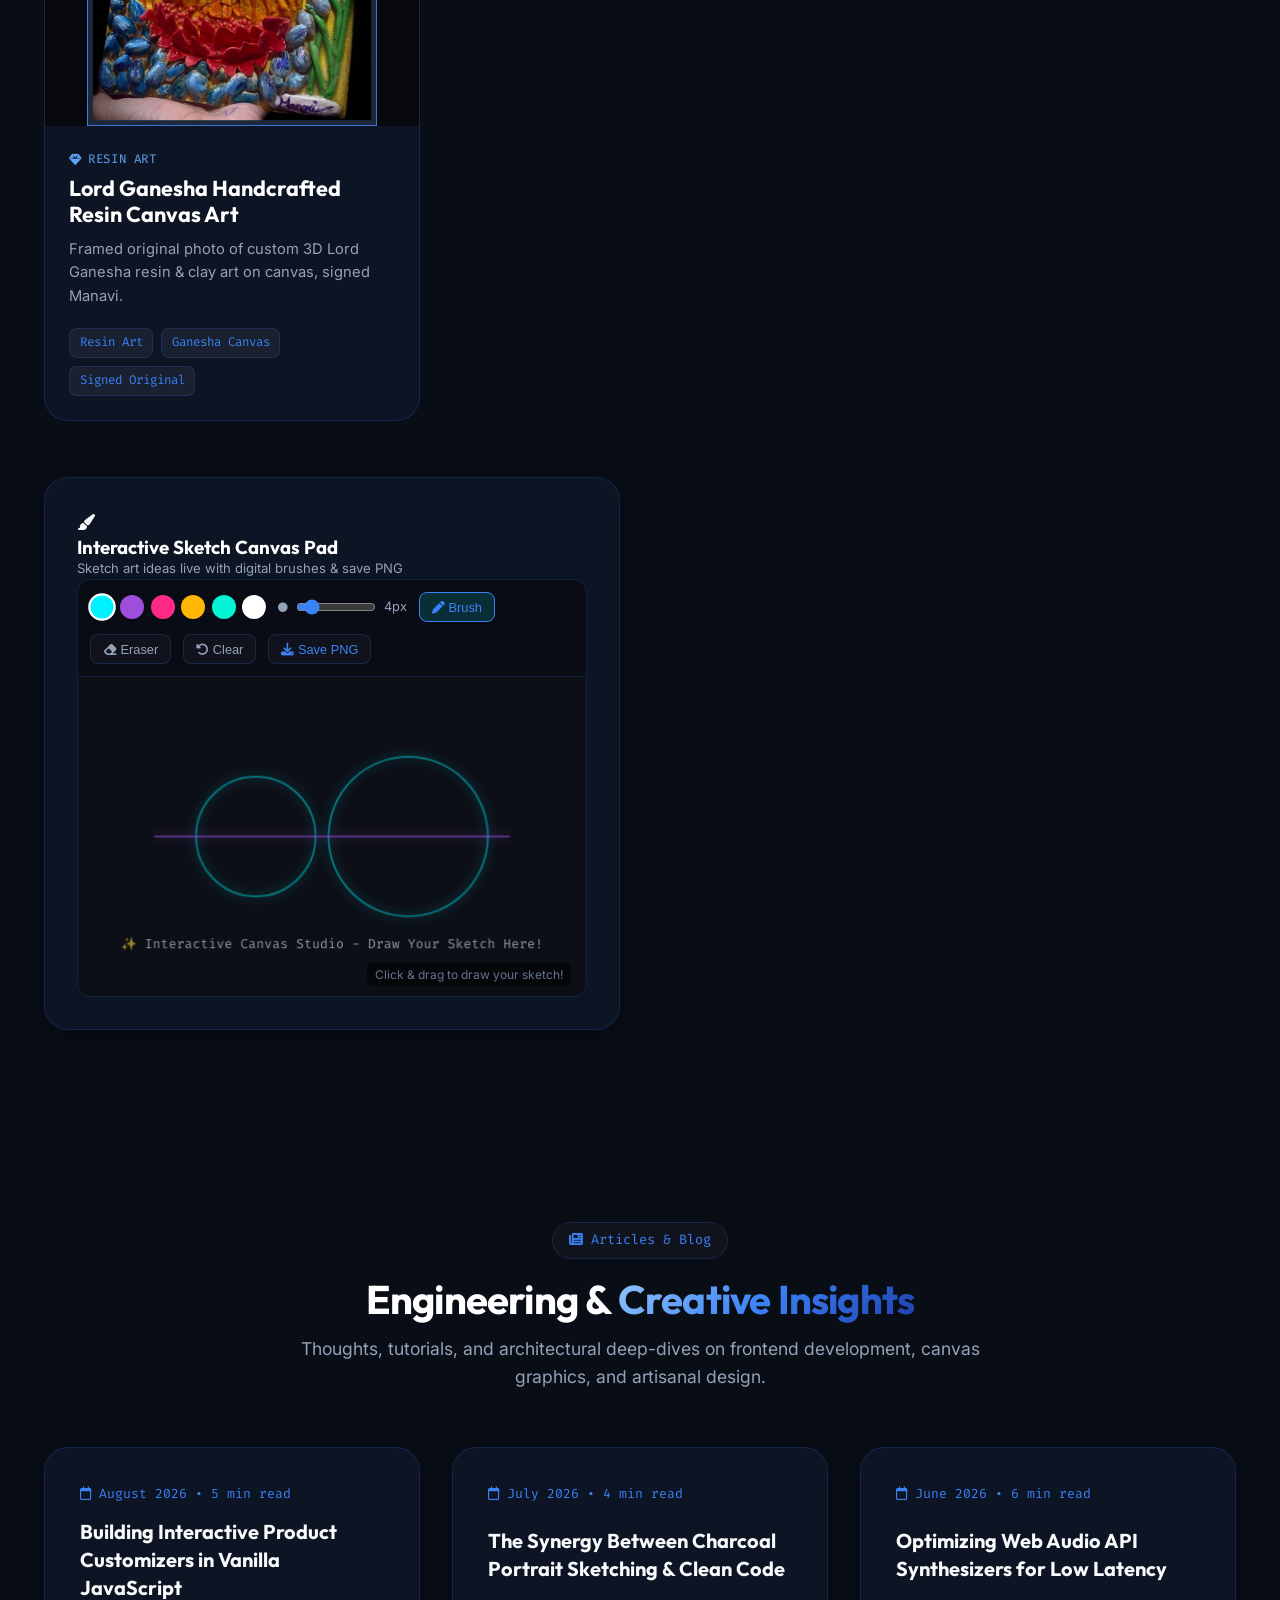
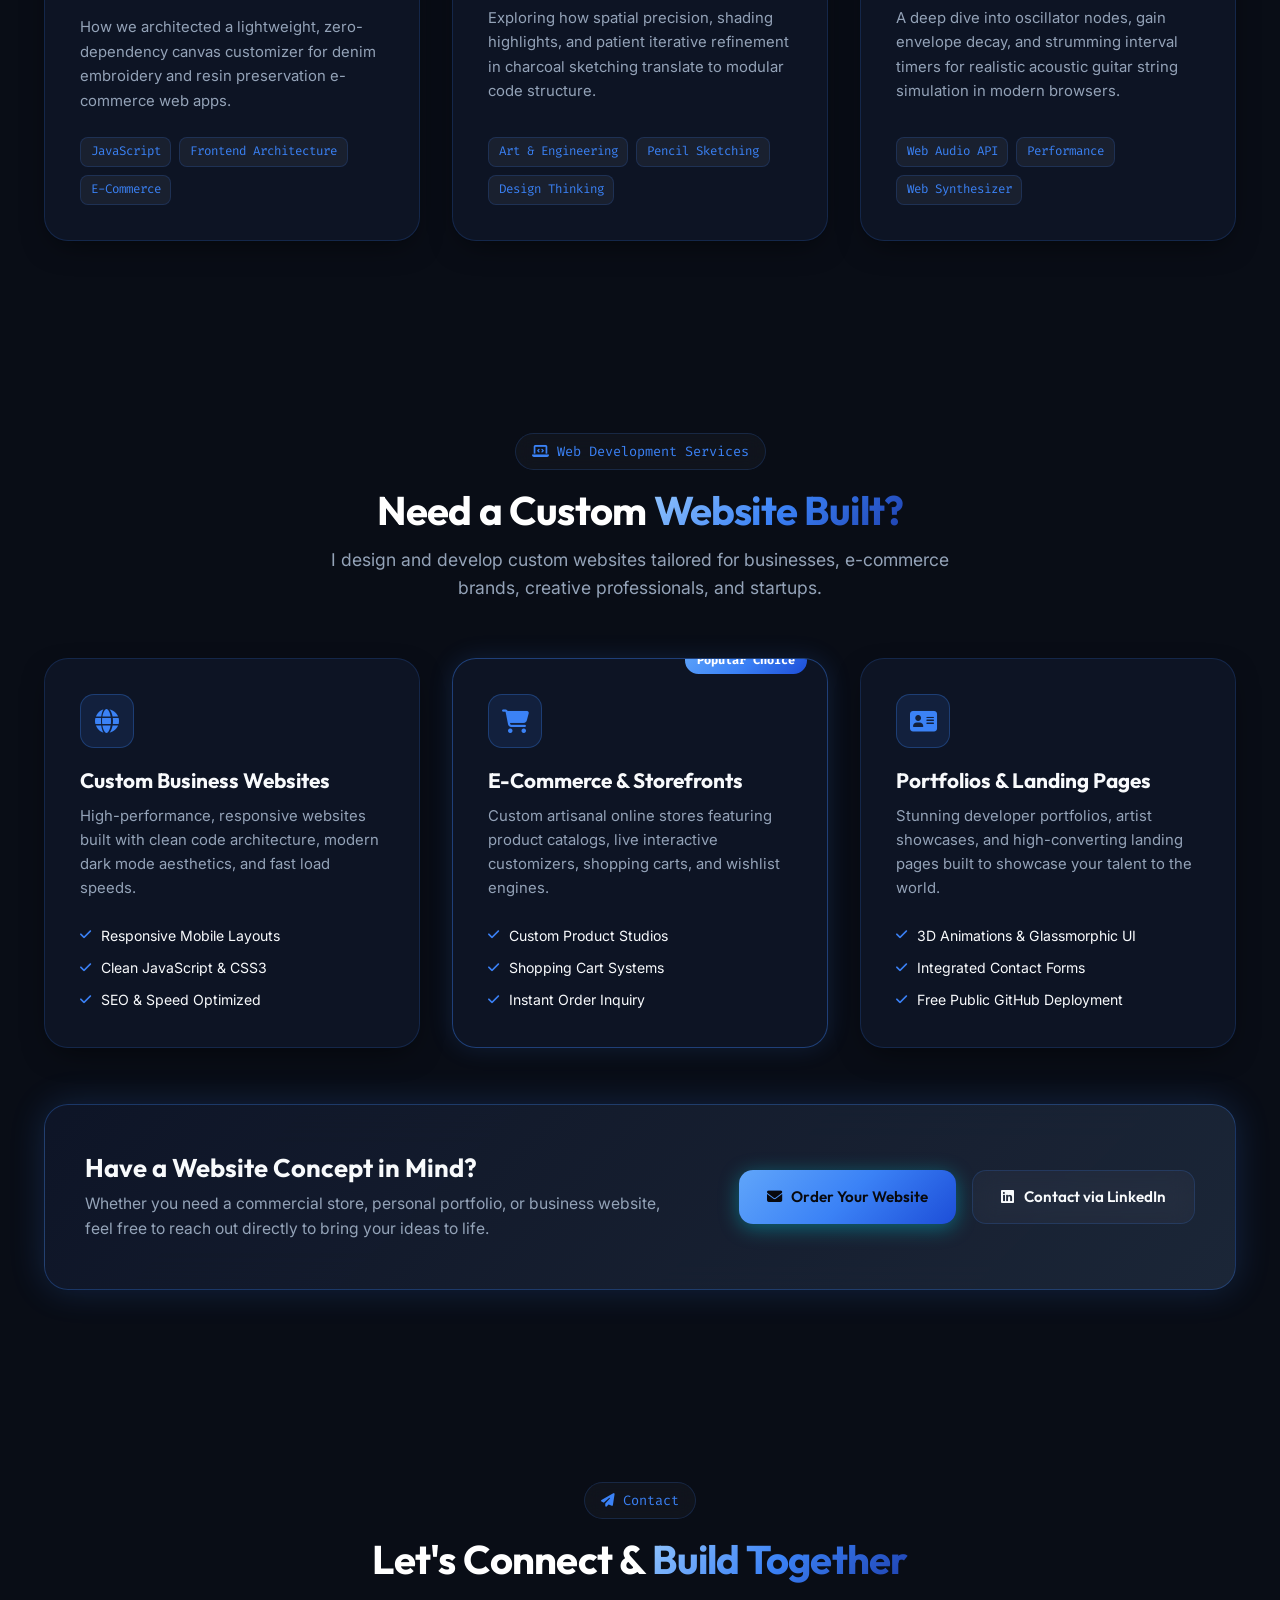
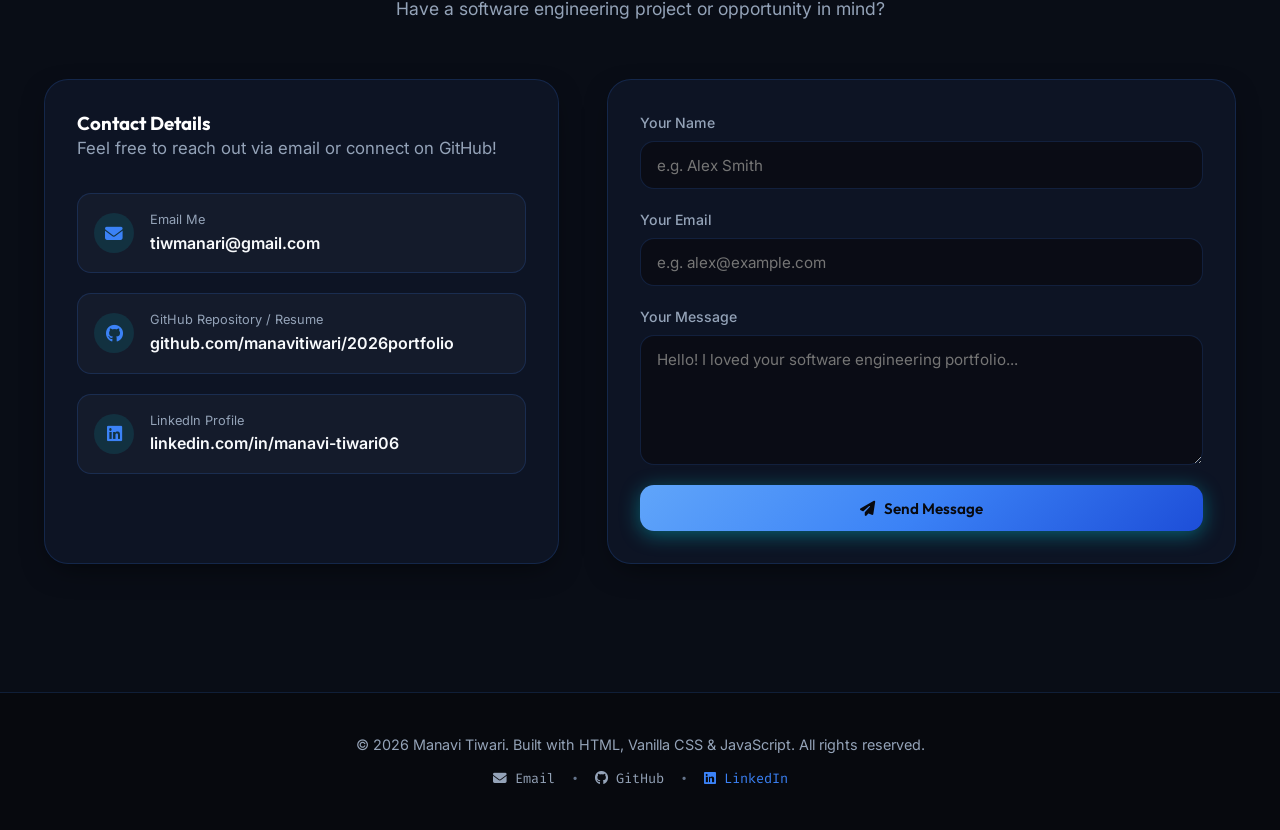
==== commit f7fc4b28: "Separate all UI/UX designs into dedicated standalone section on portfolio" ====
--- a/index.html
+++ b/index.html
@@ -412,55 +412,11 @@
       <div class="filter-tabs">
         <button class="filter-btn active" data-filter="all">All Projects</button>
         <button class="filter-btn" data-filter="web">Web Applications</button>
-        <button class="filter-btn" data-filter="uiux">UI/UX Design</button>
         <button class="filter-btn" data-filter="creative">Creative Tech & Audio</button>
         <button class="filter-btn" data-filter="opensource">Open Source</button>
       </div>
 
       <div class="projects-grid">
-        <!-- Project Card 0: UI/UX Design System Case Study -->
-        <div class="project-card" data-category="uiux">
-          <div class="project-img-wrapper">
-            <img src="assets/uiux_design_system.jpg" alt="Aether Glassmorphic UI/UX Design System" class="project-img">
-            <div class="project-overlay">
-              <a href="https://github.com/manavitiwari/2026portfolio" target="_blank" rel="noopener noreferrer" class="btn btn-primary btn-sm"><i class="fa-solid fa-figma"></i> View Figma System</a>
-              <a href="https://github.com/manavitiwari/2026portfolio" target="_blank" rel="noopener noreferrer" class="btn btn-secondary btn-sm"><i class="fa-brands fa-github"></i> Repository</a>
-            </div>
-          </div>
-          <div class="project-body">
-            <span class="project-category">UI/UX & Product Design</span>
-            <h3 class="project-title">Aether Dark Glassmorphism UI/UX Design System</h3>
-            <p class="project-desc">Complete Figma design system & interactive mobile/web component library with dark mode color tokens, micro-interactions, and accessibility wireframes.</p>
-            <div class="tech-tags">
-              <span class="tag" style="background: rgba(242, 78, 30, 0.15); border-color: rgba(242, 78, 30, 0.4); color: #ff7247;">Figma Prototyping</span>
-              <span class="tag">UI/UX Design</span>
-              <span class="tag">Design Systems</span>
-              <span class="tag">Glassmorphism</span>
-            </div>
-          </div>
-        </div>
-
-        <!-- Project Card: PulseFit Gym & Fitness Mobile UI/UX App Design -->
-        <div class="project-card" data-category="uiux">
-          <div class="project-img-wrapper">
-            <img src="assets/gym_uiux_priyank_design.jpg?v=2" alt="PulseFit Priyank Gym & Fitness Mobile UI/UX Design Case Study" class="project-img">
-            <div class="project-overlay">
-              <a href="https://github.com/manavitiwari/2026portfolio" target="_blank" rel="noopener noreferrer" class="btn btn-primary btn-sm"><i class="fa-solid fa-mobile-screen"></i> Mobile UI Case Study</a>
-              <a href="https://github.com/manavitiwari/2026portfolio" target="_blank" rel="noopener noreferrer" class="btn btn-secondary btn-sm"><i class="fa-brands fa-github"></i> Repository</a>
-            </div>
-          </div>
-          <div class="project-body">
-            <span class="project-category">UI/UX & Mobile App Design</span>
-            <h3 class="project-title">PulseFit — Priyank's Gym & Fitness Mobile UI/UX</h3>
-            <p class="project-desc">Complete mobile UI/UX design case study for Priyank's fitness & gym tracking app featuring 'Welcome Priyank' personalized dashboard, workout routine planners, real-time calorie telemetry, and dark mode glassmorphism UI.</p>
-            <div class="tech-tags">
-              <span class="tag" style="background: rgba(242, 78, 30, 0.15); border-color: rgba(242, 78, 30, 0.4); color: #ff7247;">Figma Mobile UI</span>
-              <span class="tag">Priyank's Fitness UX</span>
-              <span class="tag">User Journey & Wireframes</span>
-              <span class="tag">Interactive Prototype</span>
-            </div>
-          </div>
-        </div>
         <!-- Project Card 1: Commercial E-Commerce Website -->
         <div class="project-card" data-category="web">
           <div class="project-img-wrapper">
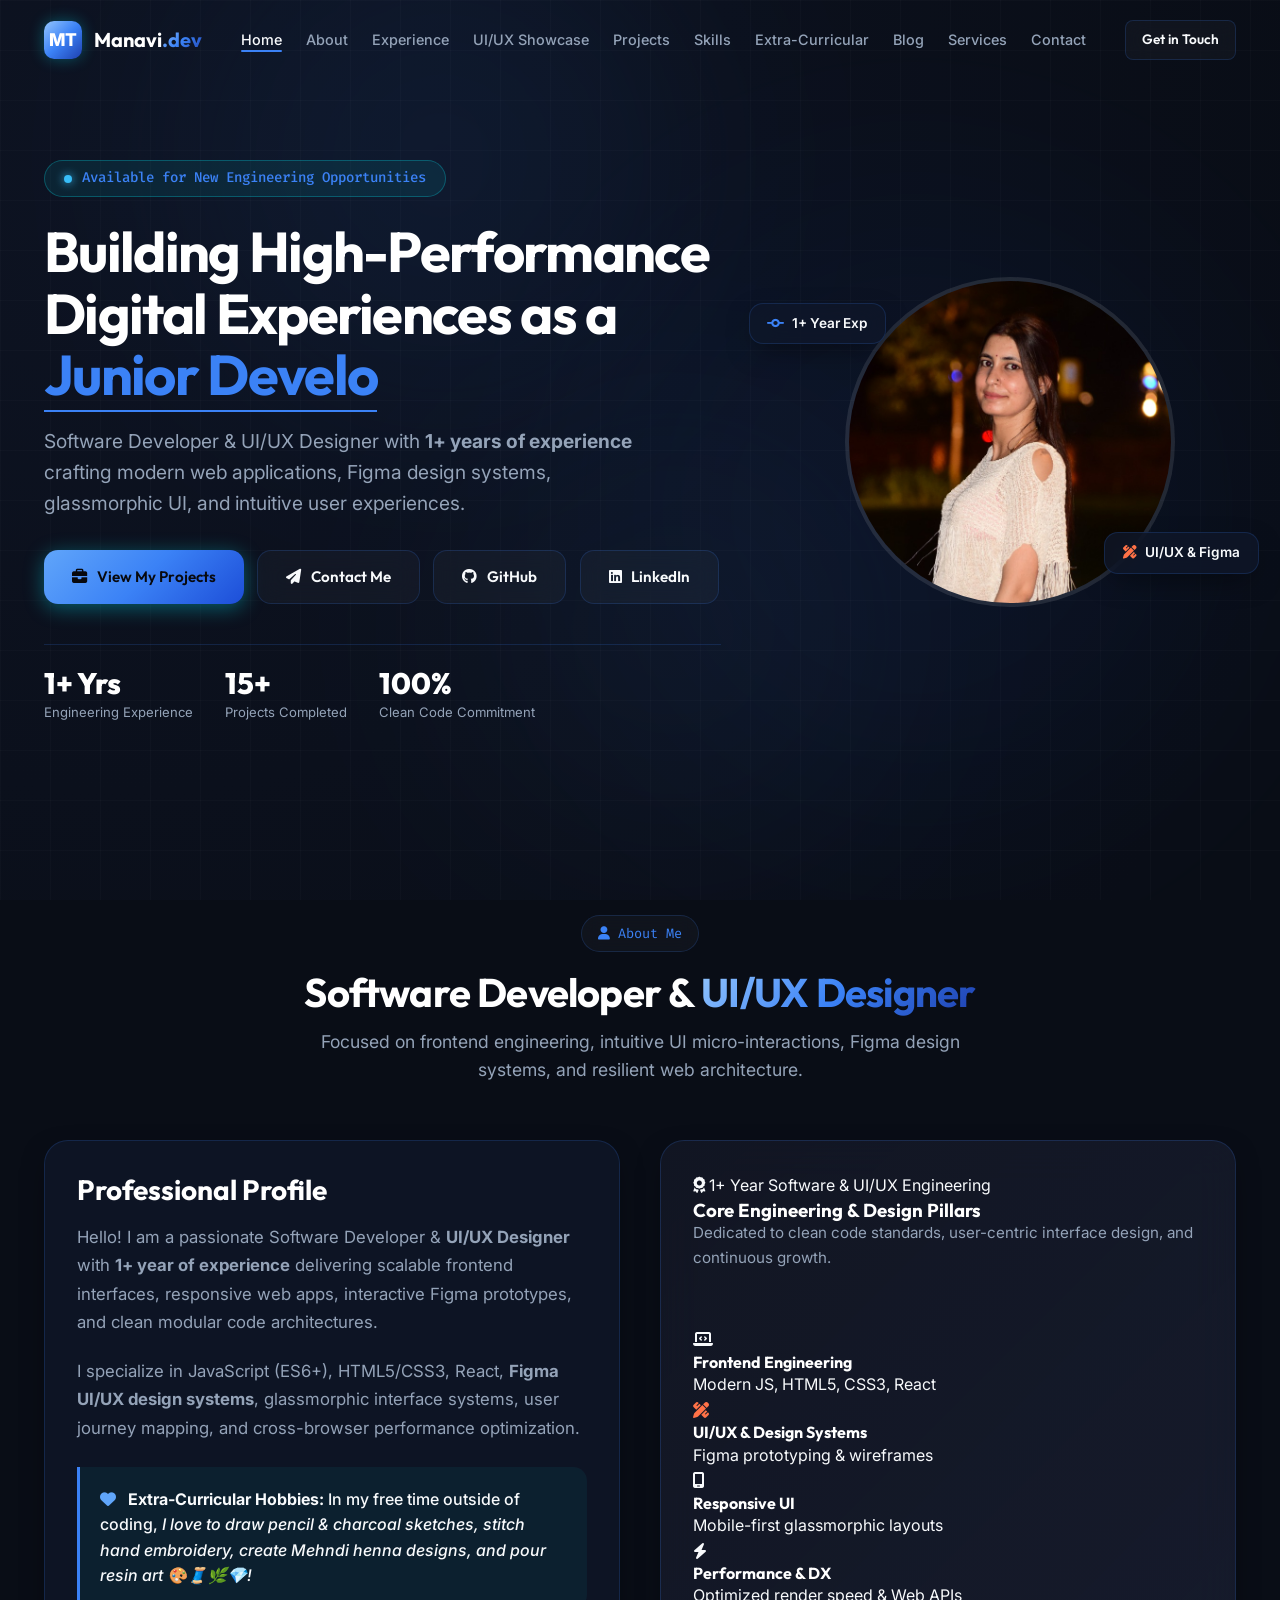
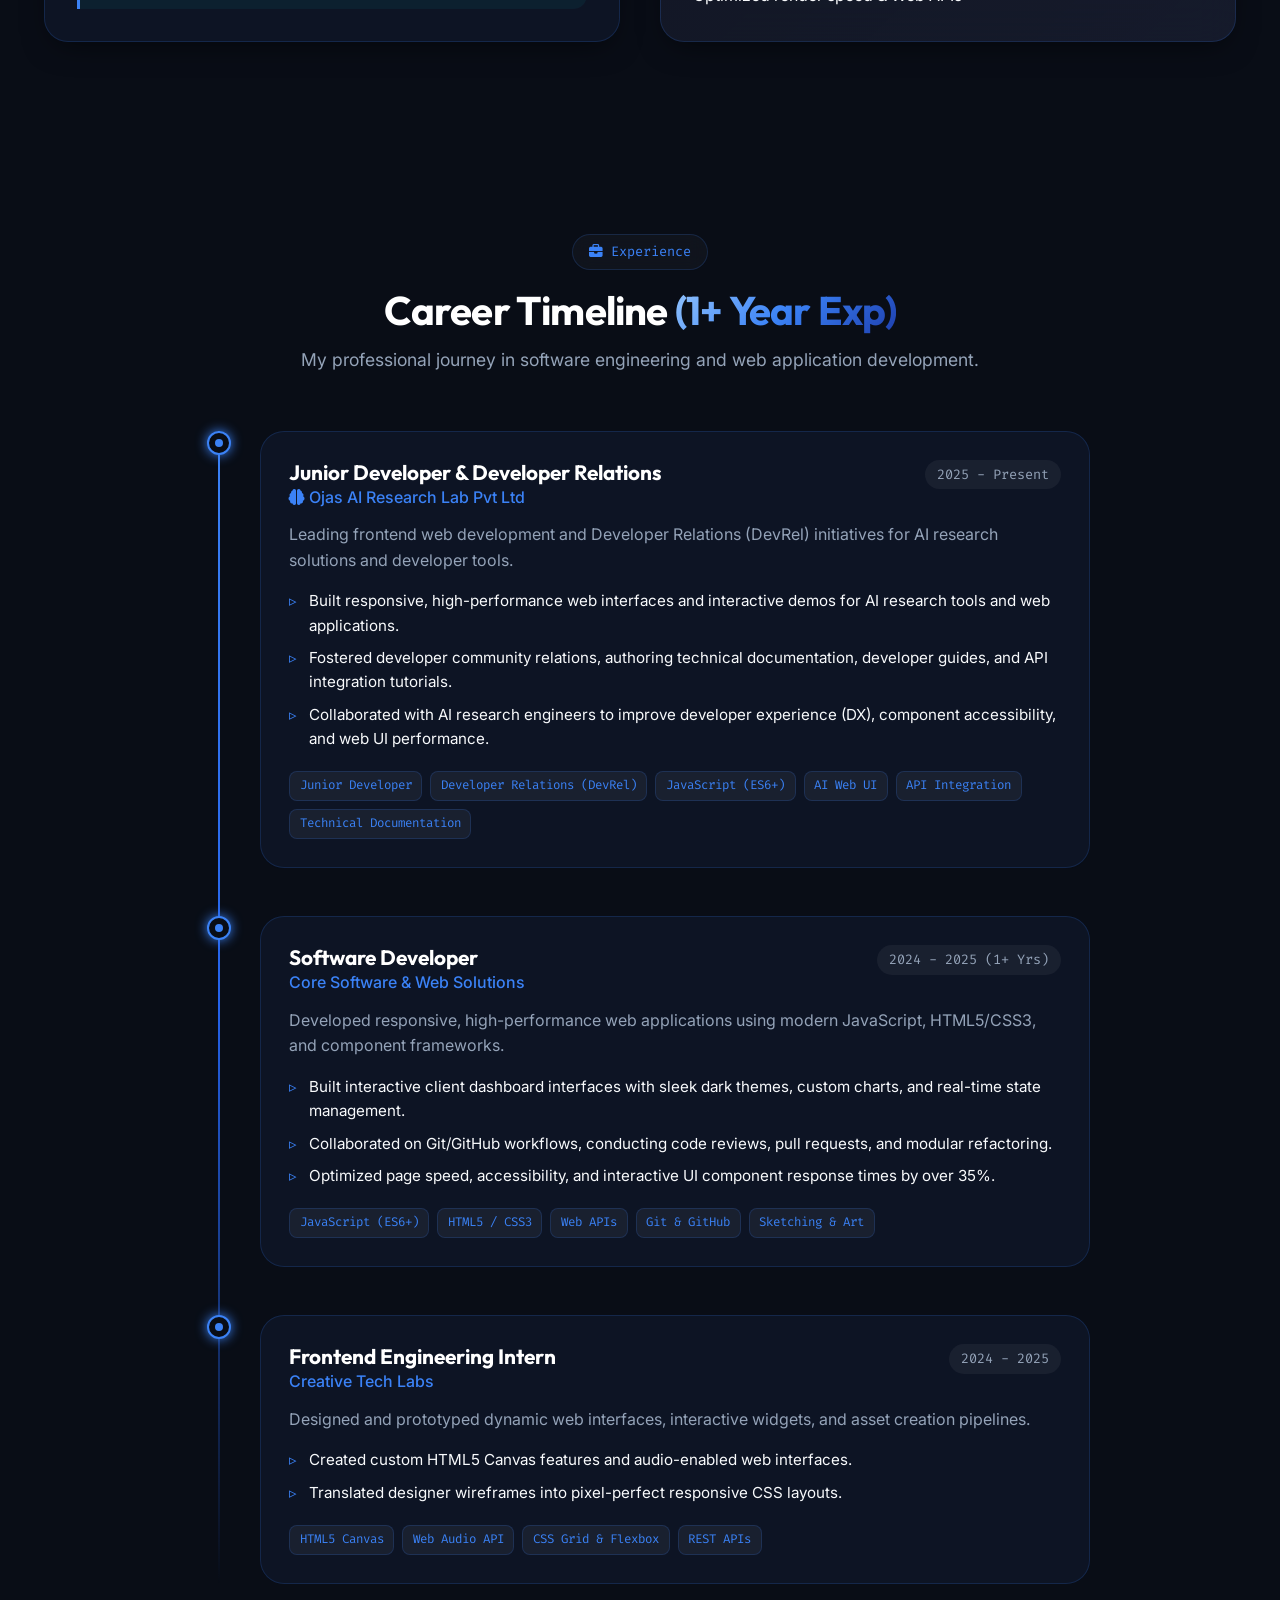
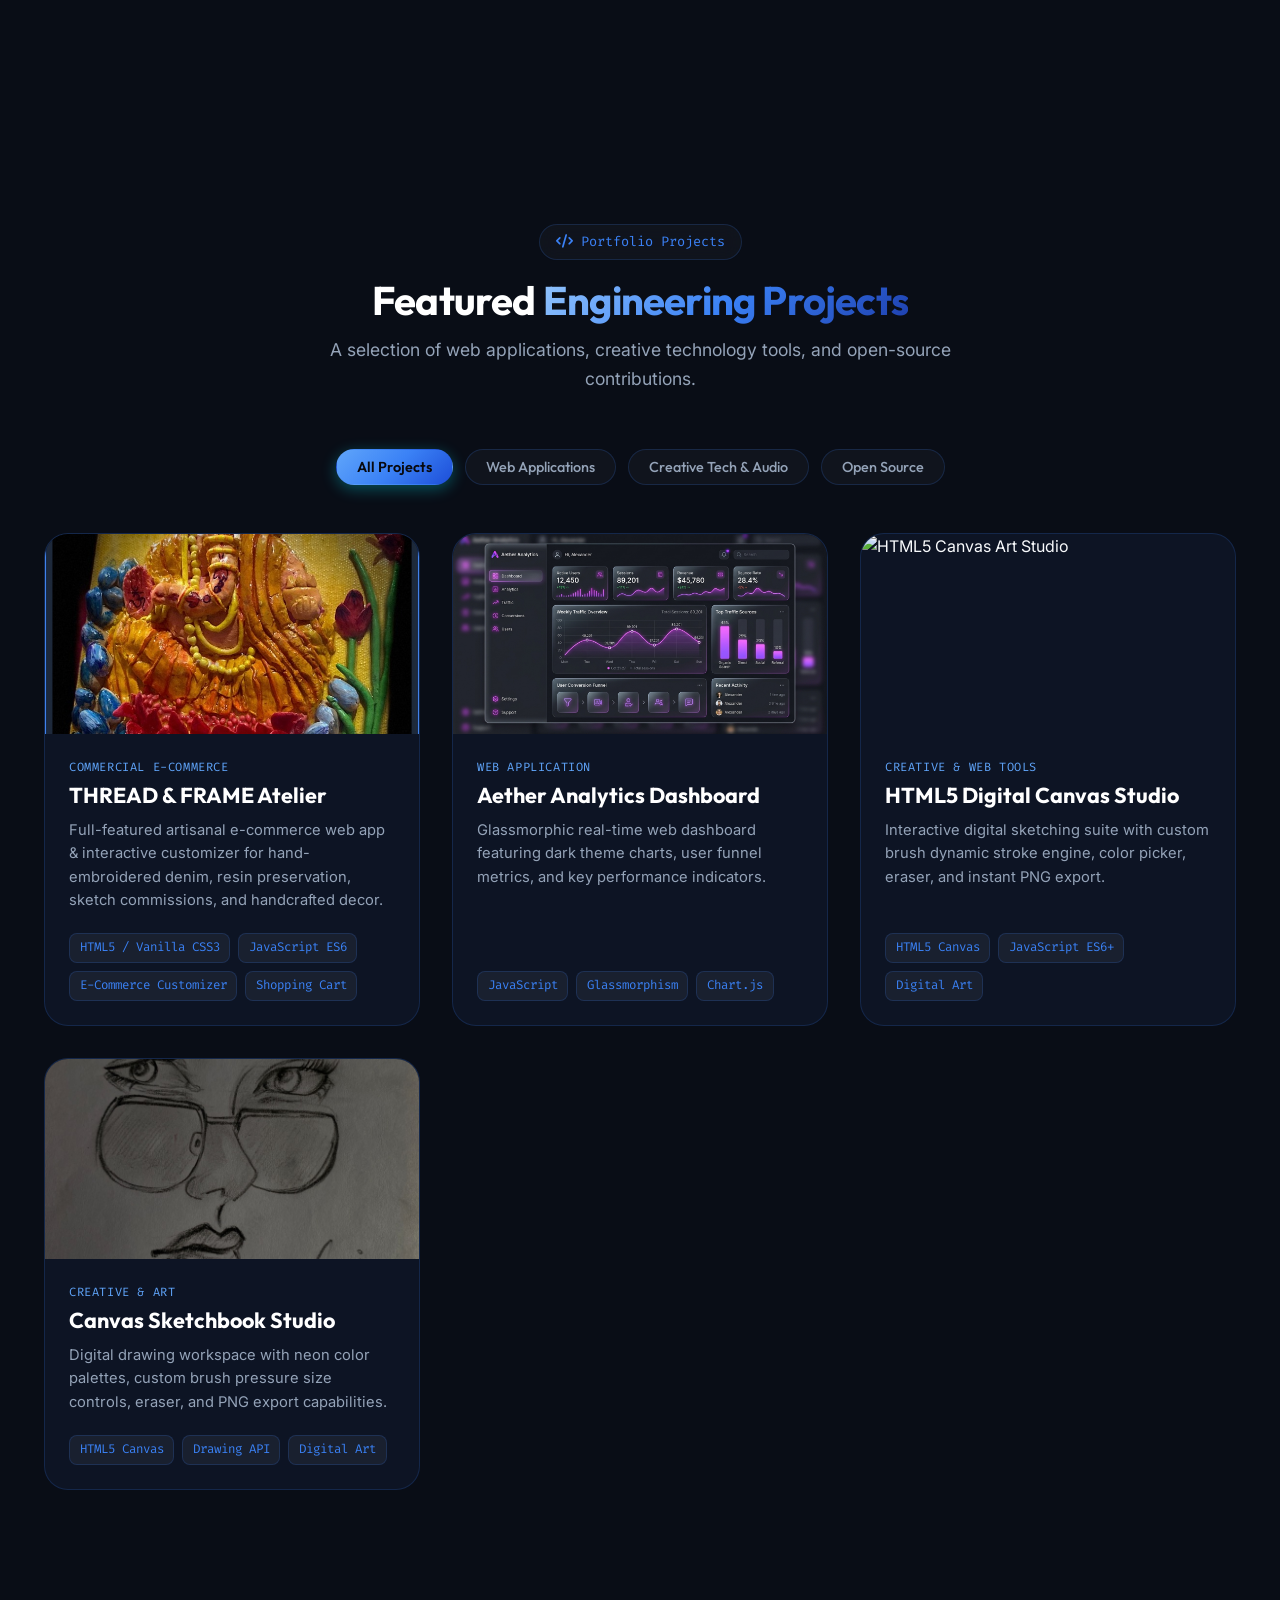
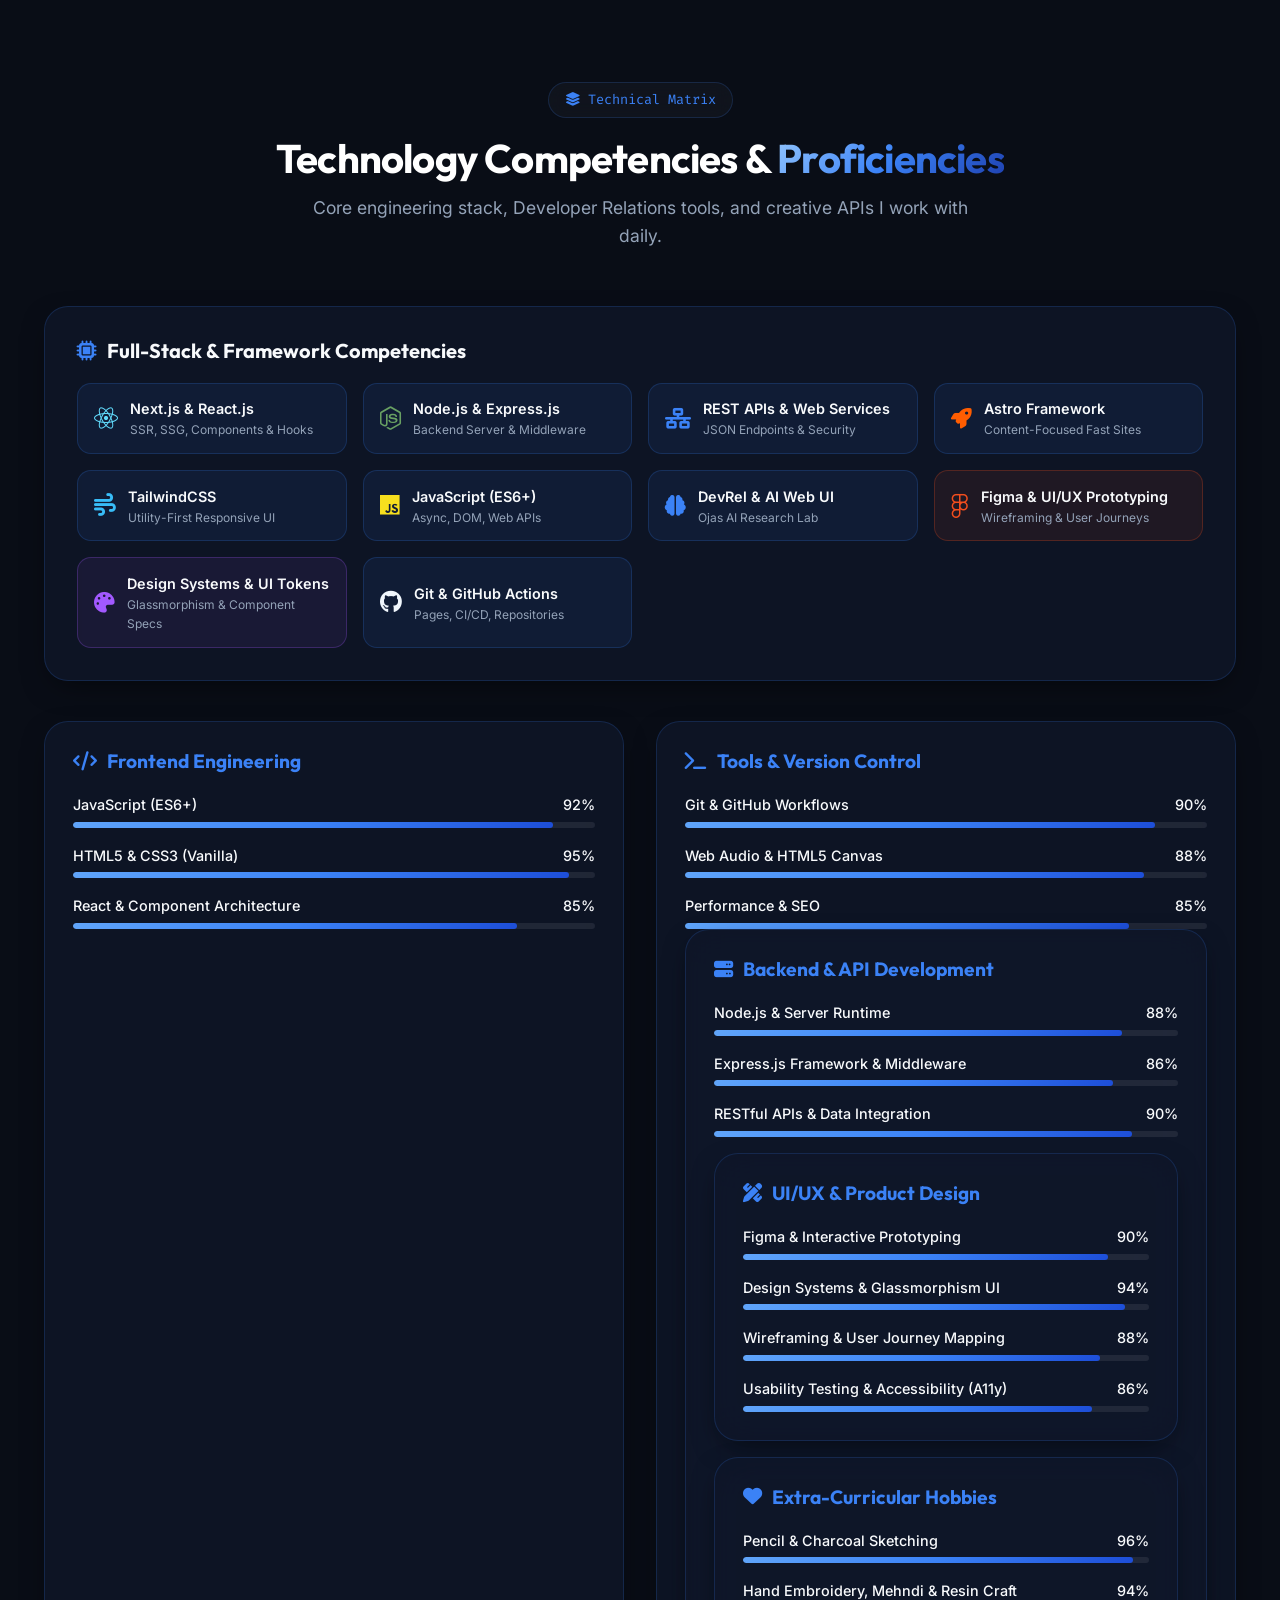
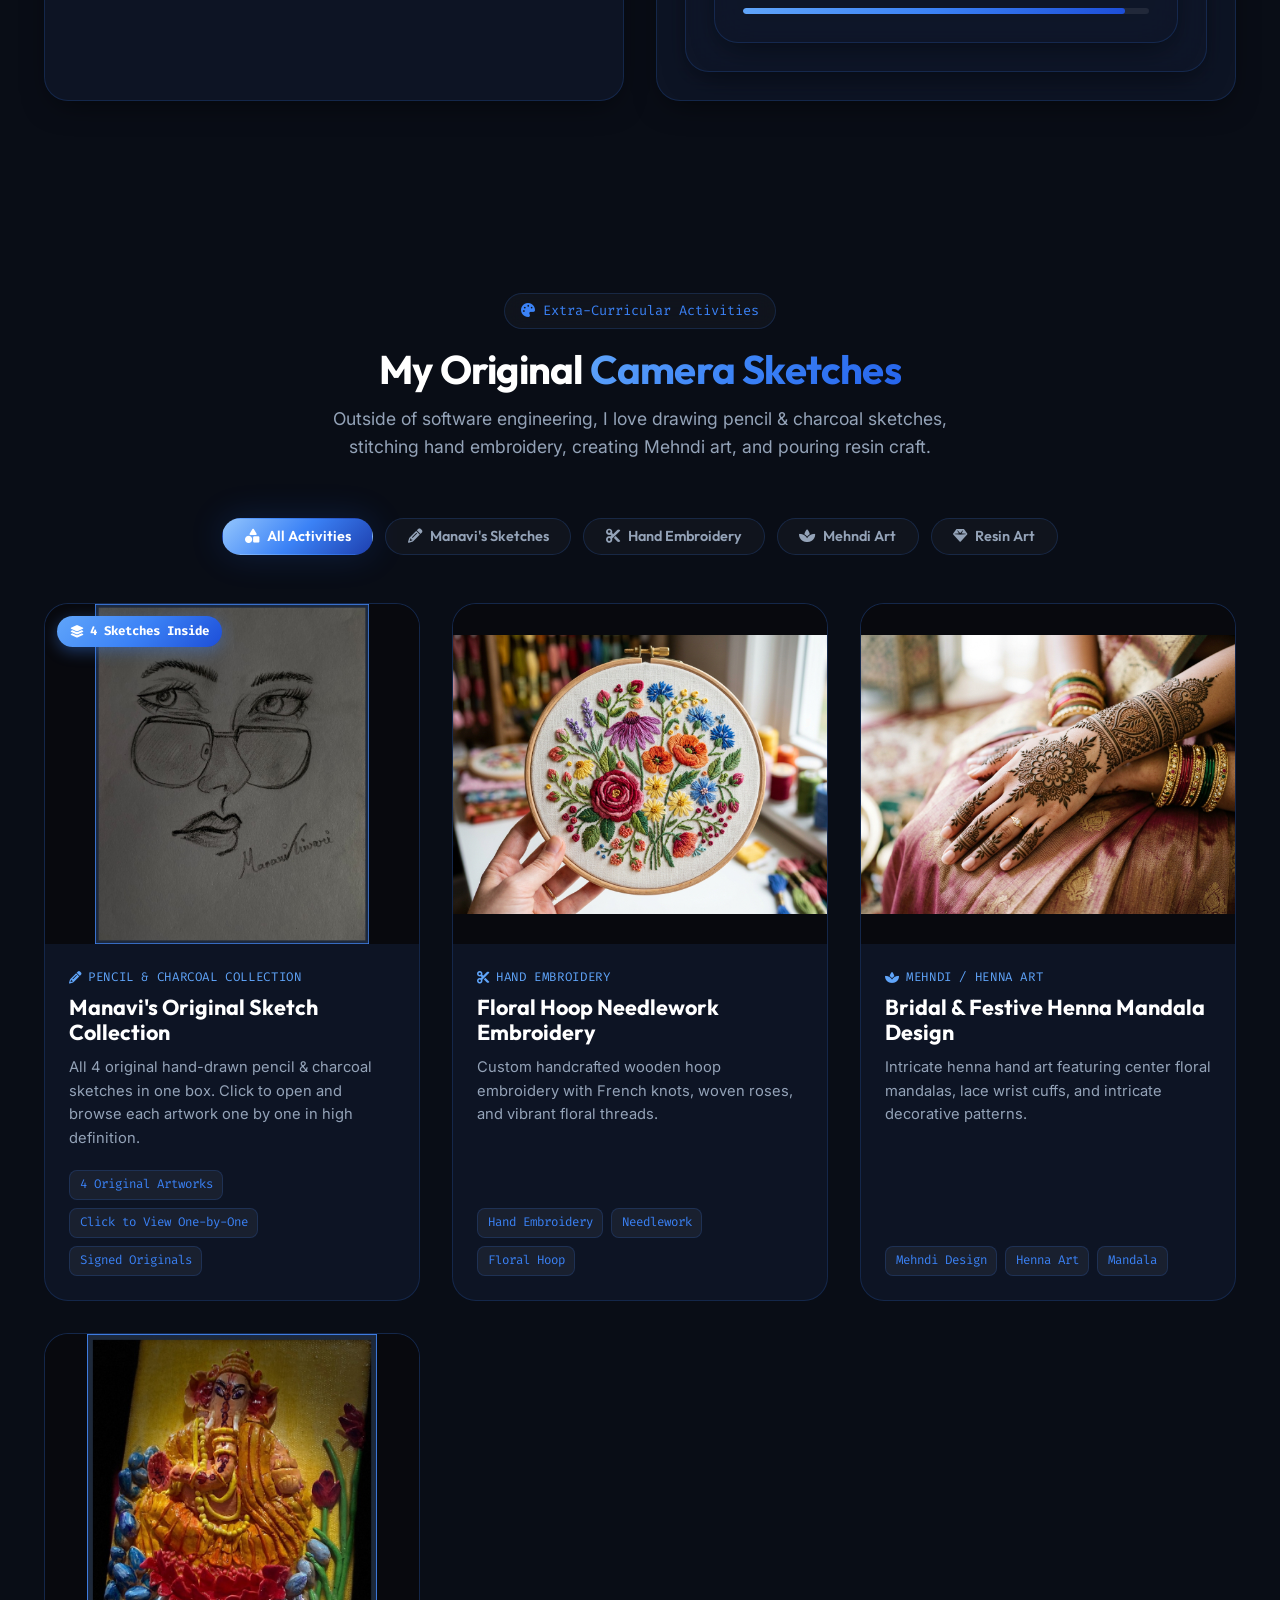
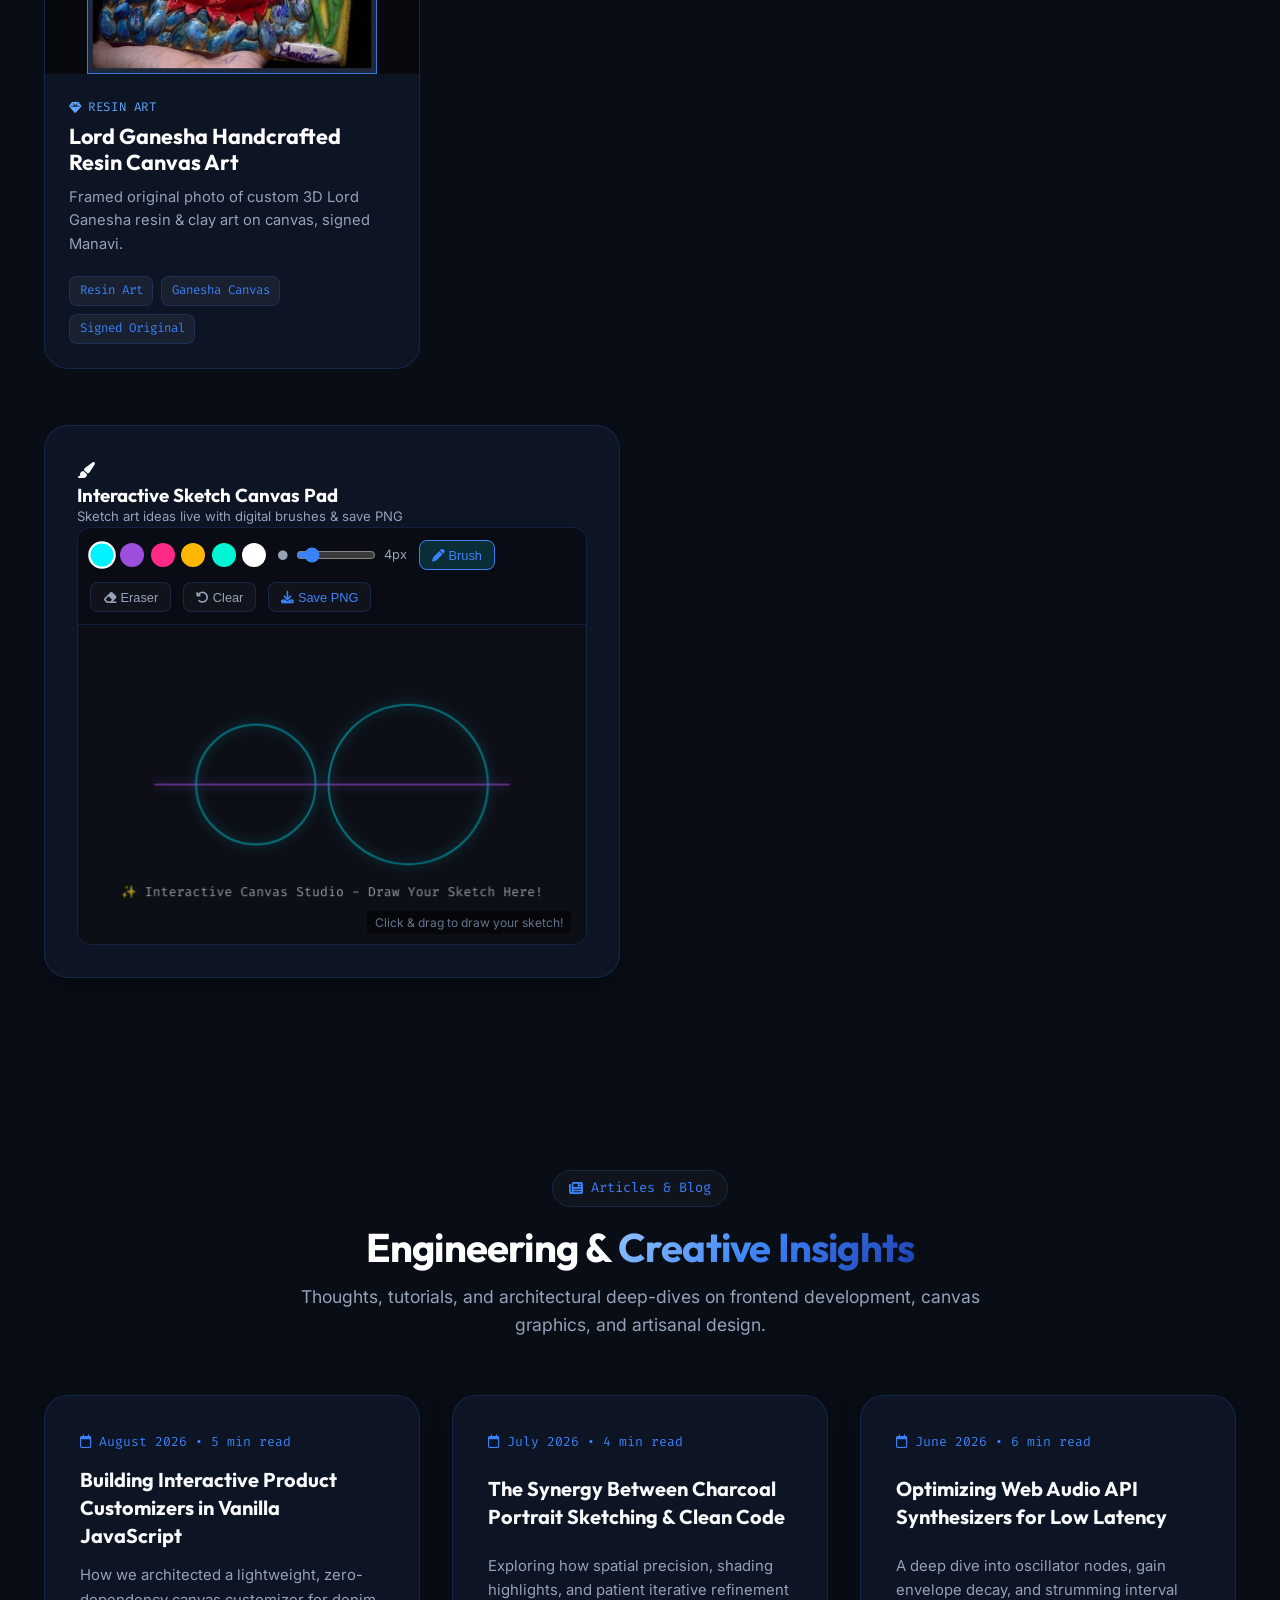
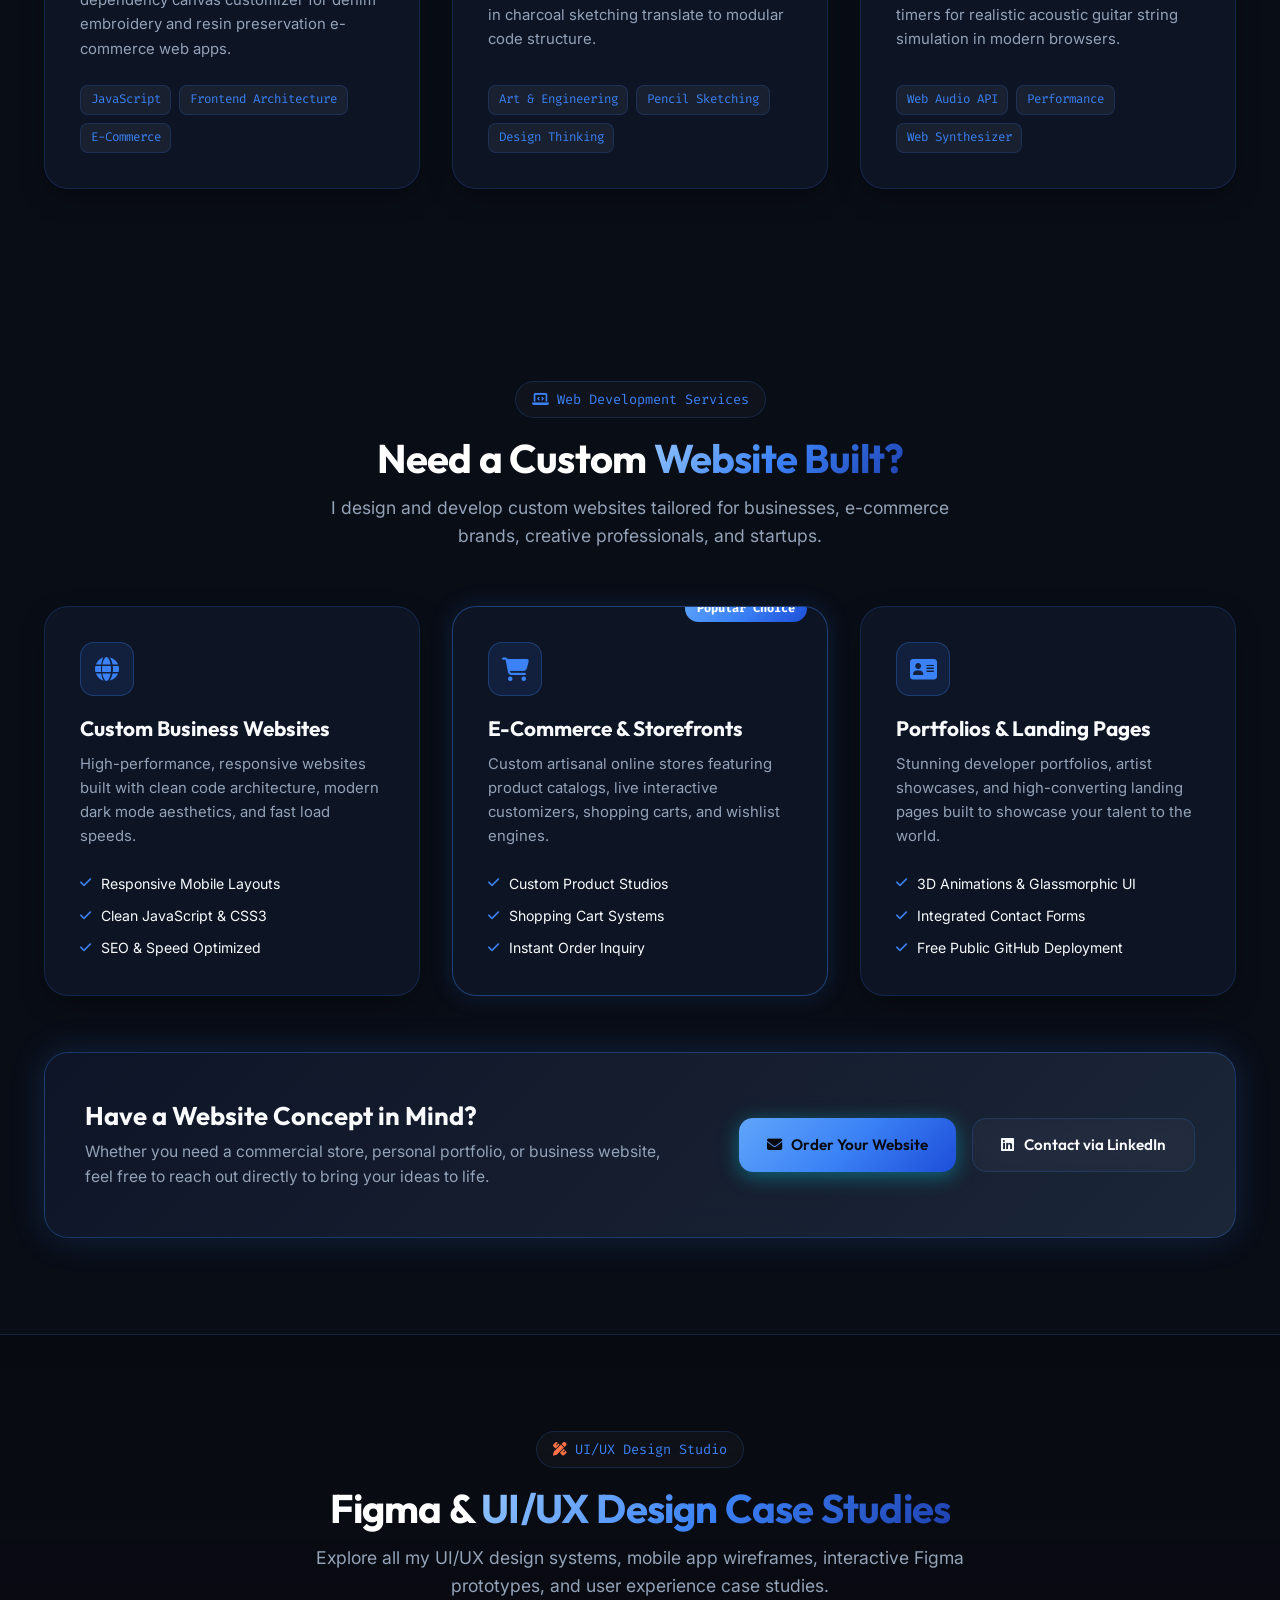
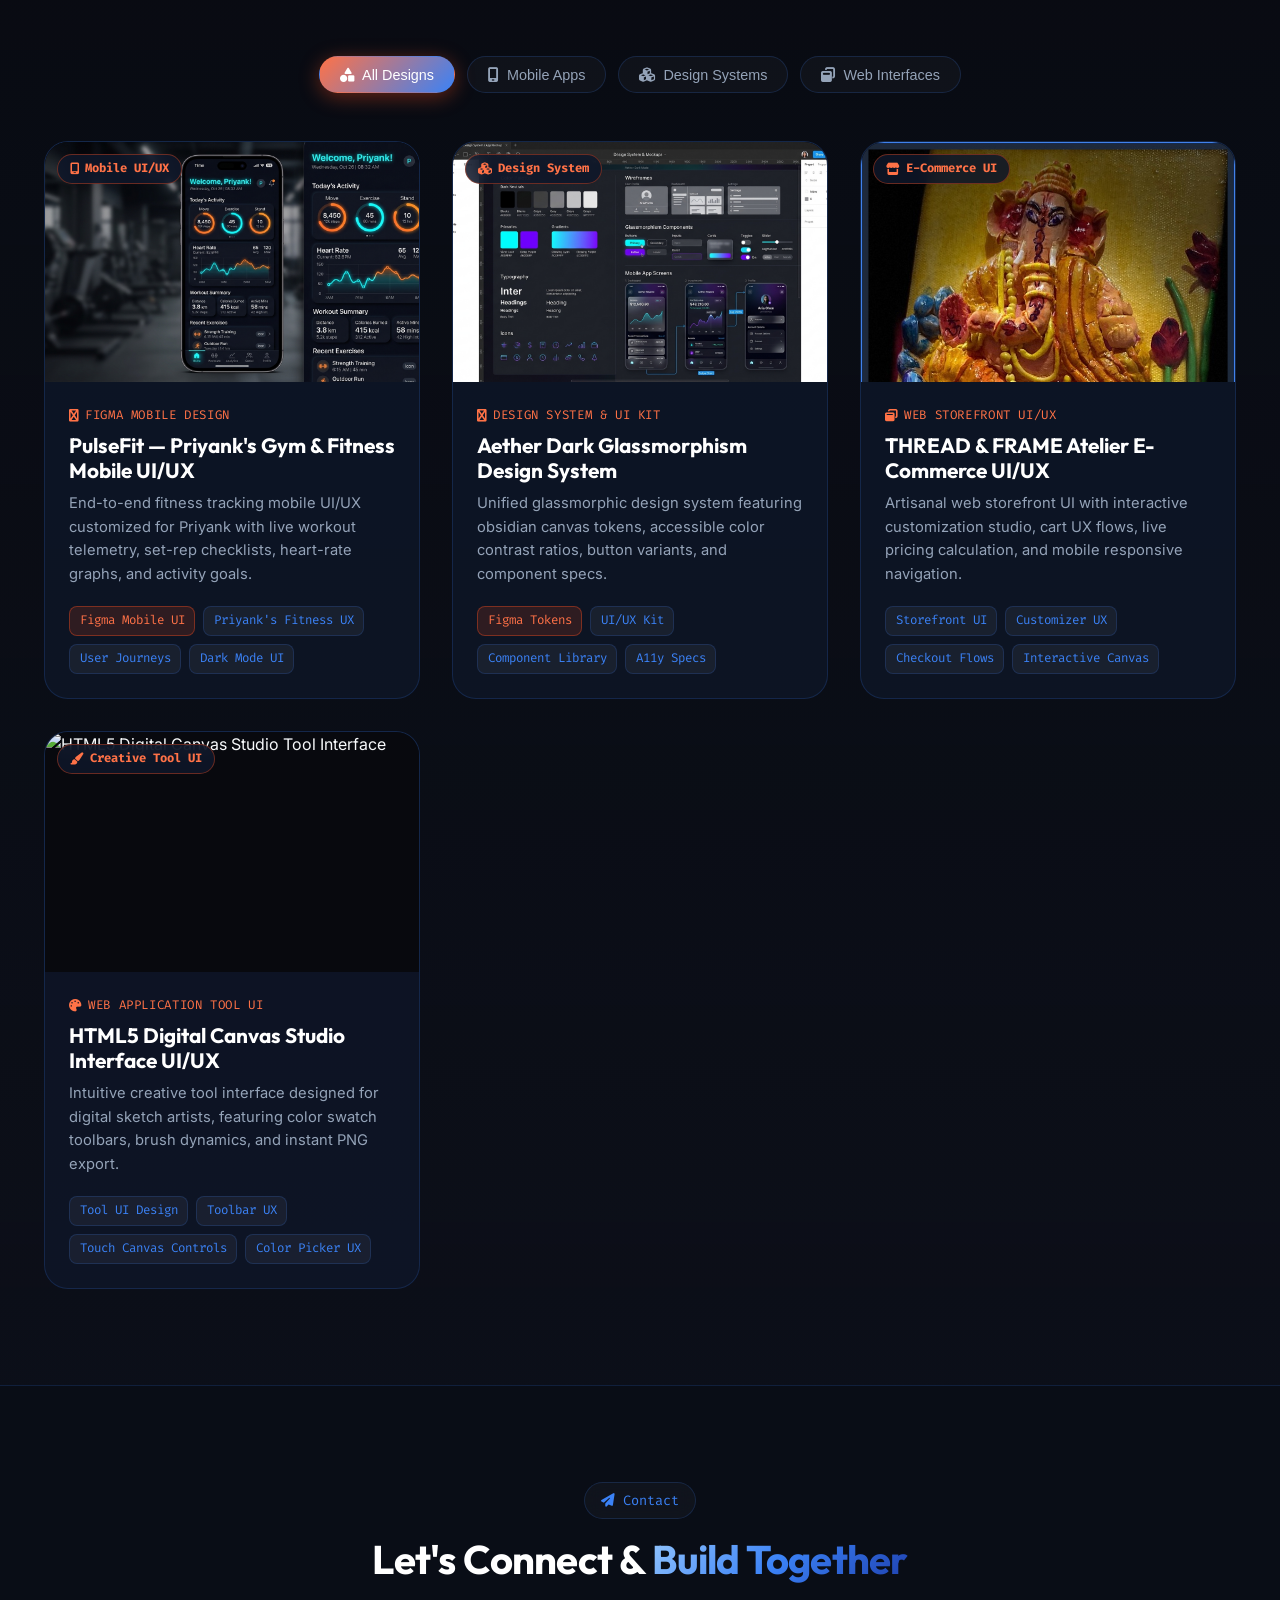
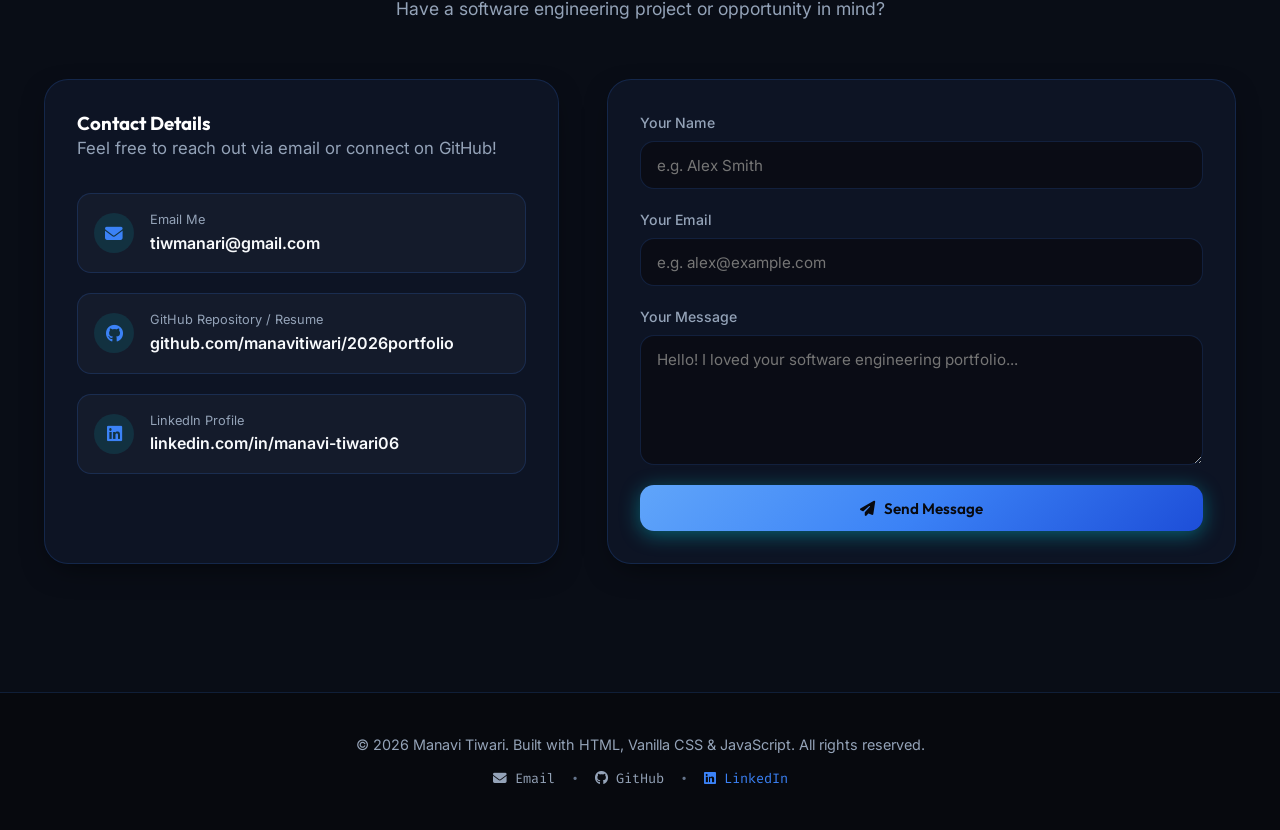
==== commit d0e07b5d: "Move UI/UX section to the very end of website before contact section" ====
--- a/index.html
+++ b/index.html
@@ -288,118 +288,6 @@
     </div>
   </section>
 
-  <!-- Dedicated UI/UX Design Studio & Case Studies Section -->
-  <section id="uiux" class="uiux-section">
-    <div class="container">
-      <div class="section-header">
-        <div class="section-badge"><i class="fa-solid fa-pen-ruler" style="color: #ff7247;"></i> UI/UX Design Studio</div>
-        <h2 class="section-title">Figma & <span class="gradient-text">UI/UX Design Case Studies</span></h2>
-        <p class="section-desc">Explore all my UI/UX design systems, mobile app wireframes, interactive Figma prototypes, and user experience case studies.</p>
-      </div>
-
-      <!-- UI/UX Category Sub-filter Tabs -->
-      <div class="uiux-subnav">
-        <button class="uiux-tab-btn active" data-uiux-filter="all"><i class="fa-solid fa-shapes"></i> All Designs</button>
-        <button class="uiux-tab-btn" data-uiux-filter="mobile"><i class="fa-solid fa-mobile-screen"></i> Mobile Apps</button>
-        <button class="uiux-tab-btn" data-uiux-filter="system"><i class="fa-solid fa-cubes"></i> Design Systems</button>
-        <button class="uiux-tab-btn" data-uiux-filter="web"><i class="fa-solid fa-window-restore"></i> Web Interfaces</button>
-      </div>
-
-      <!-- Dedicated UI/UX Cards Grid -->
-      <div class="uiux-grid">
-
-        <!-- 1. PulseFit Gym & Fitness Mobile UI/UX Design -->
-        <div class="uiux-card art-card" data-uiux-category="mobile" data-img="assets/gym_uiux_priyank_design.jpg?v=2" data-title="PulseFit — Priyank's Gym & Fitness Mobile App UI/UX Design" data-category-name="Mobile App UI/UX Case Study" data-desc="Complete mobile UI/UX design case study for Priyank's fitness & gym tracking app featuring workout routine planners, real-time telemetry, 'Welcome Priyank' personalized dashboard, and dark mode glassmorphism UI.">
-          <div class="uiux-img-wrapper">
-            <img src="assets/gym_uiux_priyank_design.jpg?v=2" alt="PulseFit Priyank Gym Mobile App UI/UX Design" class="uiux-img">
-            <div class="uiux-badge-tag"><i class="fa-solid fa-mobile-screen"></i> Mobile UI/UX</div>
-            <div class="uiux-overlay">
-              <span class="btn btn-primary btn-sm"><i class="fa-solid fa-expand"></i> View Full Case Study</span>
-            </div>
-          </div>
-          <div class="uiux-body">
-            <span class="uiux-category-label"><i class="fa-solid fa-figma"></i> Figma Mobile Design</span>
-            <h3 class="uiux-title">PulseFit — Priyank's Gym & Fitness Mobile UI/UX</h3>
-            <p class="uiux-desc">End-to-end fitness tracking mobile UI/UX customized for Priyank with live workout telemetry, set-rep checklists, heart-rate graphs, and activity goals.</p>
-            <div class="tech-tags">
-              <span class="tag" style="background: rgba(242, 78, 30, 0.15); border-color: rgba(242, 78, 30, 0.4); color: #ff7247;">Figma Mobile UI</span>
-              <span class="tag">Priyank's Fitness UX</span>
-              <span class="tag">User Journeys</span>
-              <span class="tag">Dark Mode UI</span>
-            </div>
-          </div>
-        </div>
-
-        <!-- 2. Aether Dark Glassmorphic Design System -->
-        <div class="uiux-card art-card" data-uiux-category="system" data-img="assets/uiux_design_system.jpg" data-title="Aether Dark Glassmorphism UI/UX Design System" data-category-name="Design System & UI Kit" data-desc="Complete Figma design system & interactive mobile/web component library with dark mode color tokens, micro-interactions, typography scales, and accessibility wireframes.">
-          <div class="uiux-img-wrapper">
-            <img src="assets/uiux_design_system.jpg" alt="Aether Dark Glassmorphism UI/UX Design System" class="uiux-img">
-            <div class="uiux-badge-tag"><i class="fa-solid fa-cubes"></i> Design System</div>
-            <div class="uiux-overlay">
-              <span class="btn btn-primary btn-sm"><i class="fa-solid fa-expand"></i> View Full Case Study</span>
-            </div>
-          </div>
-          <div class="uiux-body">
-            <span class="uiux-category-label"><i class="fa-solid fa-figma"></i> Design System & UI Kit</span>
-            <h3 class="uiux-title">Aether Dark Glassmorphism Design System</h3>
-            <p class="uiux-desc">Unified glassmorphic design system featuring obsidian canvas tokens, accessible color contrast ratios, button variants, and component specs.</p>
-            <div class="tech-tags">
-              <span class="tag" style="background: rgba(242, 78, 30, 0.15); border-color: rgba(242, 78, 30, 0.4); color: #ff7247;">Figma Tokens</span>
-              <span class="tag">UI/UX Kit</span>
-              <span class="tag">Component Library</span>
-              <span class="tag">A11y Specs</span>
-            </div>
-          </div>
-        </div>
-
-        <!-- 3. THREAD & FRAME Atelier E-Commerce UI/UX Storefront -->
-        <div class="uiux-card art-card" data-uiux-category="web" data-img="assets/resin_art_framed.jpg?v=1" data-title="THREAD & FRAME Atelier — E-Commerce Customizer UI/UX" data-category-name="E-Commerce Web UI/UX" data-desc="User-centric e-commerce UI/UX experience for an artisanal customizer storefront, featuring custom canvas customizer controls, product filtering, shopping cart drawer, and checkout micro-interactions.">
-          <div class="uiux-img-wrapper">
-            <img src="assets/resin_art_framed.jpg?v=1" alt="THREAD & FRAME E-Commerce UI/UX Storefront" class="uiux-img">
-            <div class="uiux-badge-tag"><i class="fa-solid fa-store"></i> E-Commerce UI</div>
-            <div class="uiux-overlay">
-              <span class="btn btn-primary btn-sm"><i class="fa-solid fa-expand"></i> View Full Case Study</span>
-            </div>
-          </div>
-          <div class="uiux-body">
-            <span class="uiux-category-label"><i class="fa-solid fa-window-restore"></i> Web Storefront UI/UX</span>
-            <h3 class="uiux-title">THREAD & FRAME Atelier E-Commerce UI/UX</h3>
-            <p class="uiux-desc">Artisanal web storefront UI with interactive customization studio, cart UX flows, live pricing calculation, and mobile responsive navigation.</p>
-            <div class="tech-tags">
-              <span class="tag">Storefront UI</span>
-              <span class="tag">Customizer UX</span>
-              <span class="tag">Checkout Flows</span>
-              <span class="tag">Interactive Canvas</span>
-            </div>
-          </div>
-        </div>
-
-        <!-- 4. HTML5 Digital Canvas Studio UI/UX Interface -->
-        <div class="uiux-card art-card" data-uiux-category="web" data-img="assets/pencil_sketch_portrait.jpg" data-title="HTML5 Digital Canvas Studio — Tool Interface UI/UX" data-category-name="Creative Web Tool UI/UX" data-desc="Web tool interface design featuring custom brush controls, dynamic stroke size sliders, color swatch pickers, eraser modes, and responsive touch canvas controls.">
-          <div class="uiux-img-wrapper">
-            <img src="assets/pencil_sketch_portrait.jpg" alt="HTML5 Digital Canvas Studio Tool Interface" class="uiux-img">
-            <div class="uiux-badge-tag"><i class="fa-solid fa-paintbrush"></i> Creative Tool UI</div>
-            <div class="uiux-overlay">
-              <span class="btn btn-primary btn-sm"><i class="fa-solid fa-expand"></i> View Full Case Study</span>
-            </div>
-          </div>
-          <div class="uiux-body">
-            <span class="uiux-category-label"><i class="fa-solid fa-palette"></i> Web Application Tool UI</span>
-            <h3 class="uiux-title">HTML5 Digital Canvas Studio Interface UI/UX</h3>
-            <p class="uiux-desc">Intuitive creative tool interface designed for digital sketch artists, featuring color swatch toolbars, brush dynamics, and instant PNG export.</p>
-            <div class="tech-tags">
-              <span class="tag">Tool UI Design</span>
-              <span class="tag">Toolbar UX</span>
-              <span class="tag">Touch Canvas Controls</span>
-              <span class="tag">Color Picker UX</span>
-            </div>
-          </div>
-        </div>
-
-      </div>
-    </div>
-  </section>
-
   <!-- Featured Projects Showcase Section -->
   <section id="projects" class="projects">
     <div class="container">
@@ -1042,6 +930,118 @@
     </div>
   </section>
 
+  <!-- Dedicated UI/UX Design Studio & Case Studies Section (At the End Before Contact) -->
+  <section id="uiux" class="uiux-section">
+    <div class="container">
+      <div class="section-header">
+        <div class="section-badge"><i class="fa-solid fa-pen-ruler" style="color: #ff7247;"></i> UI/UX Design Studio</div>
+        <h2 class="section-title">Figma & <span class="gradient-text">UI/UX Design Case Studies</span></h2>
+        <p class="section-desc">Explore all my UI/UX design systems, mobile app wireframes, interactive Figma prototypes, and user experience case studies.</p>
+      </div>
+
+      <!-- UI/UX Category Sub-filter Tabs -->
+      <div class="uiux-subnav">
+        <button class="uiux-tab-btn active" data-uiux-filter="all"><i class="fa-solid fa-shapes"></i> All Designs</button>
+        <button class="uiux-tab-btn" data-uiux-filter="mobile"><i class="fa-solid fa-mobile-screen"></i> Mobile Apps</button>
+        <button class="uiux-tab-btn" data-uiux-filter="system"><i class="fa-solid fa-cubes"></i> Design Systems</button>
+        <button class="uiux-tab-btn" data-uiux-filter="web"><i class="fa-solid fa-window-restore"></i> Web Interfaces</button>
+      </div>
+
+      <!-- Dedicated UI/UX Cards Grid -->
+      <div class="uiux-grid">
+
+        <!-- 1. PulseFit Gym & Fitness Mobile UI/UX Design -->
+        <div class="uiux-card art-card" data-uiux-category="mobile" data-img="assets/gym_uiux_priyank_design.jpg?v=2" data-title="PulseFit — Priyank's Gym & Fitness Mobile App UI/UX Design" data-category-name="Mobile App UI/UX Case Study" data-desc="Complete mobile UI/UX design case study for Priyank's fitness & gym tracking app featuring workout routine planners, real-time telemetry, 'Welcome Priyank' personalized dashboard, and dark mode glassmorphism UI.">
+          <div class="uiux-img-wrapper">
+            <img src="assets/gym_uiux_priyank_design.jpg?v=2" alt="PulseFit Priyank Gym Mobile App UI/UX Design" class="uiux-img">
+            <div class="uiux-badge-tag"><i class="fa-solid fa-mobile-screen"></i> Mobile UI/UX</div>
+            <div class="uiux-overlay">
+              <span class="btn btn-primary btn-sm"><i class="fa-solid fa-expand"></i> View Full Case Study</span>
+            </div>
+          </div>
+          <div class="uiux-body">
+            <span class="uiux-category-label"><i class="fa-solid fa-figma"></i> Figma Mobile Design</span>
+            <h3 class="uiux-title">PulseFit — Priyank's Gym & Fitness Mobile UI/UX</h3>
+            <p class="uiux-desc">End-to-end fitness tracking mobile UI/UX customized for Priyank with live workout telemetry, set-rep checklists, heart-rate graphs, and activity goals.</p>
+            <div class="tech-tags">
+              <span class="tag" style="background: rgba(242, 78, 30, 0.15); border-color: rgba(242, 78, 30, 0.4); color: #ff7247;">Figma Mobile UI</span>
+              <span class="tag">Priyank's Fitness UX</span>
+              <span class="tag">User Journeys</span>
+              <span class="tag">Dark Mode UI</span>
+            </div>
+          </div>
+        </div>
+
+        <!-- 2. Aether Dark Glassmorphic Design System -->
+        <div class="uiux-card art-card" data-uiux-category="system" data-img="assets/uiux_design_system.jpg" data-title="Aether Dark Glassmorphism UI/UX Design System" data-category-name="Design System & UI Kit" data-desc="Complete Figma design system & interactive mobile/web component library with dark mode color tokens, micro-interactions, typography scales, and accessibility wireframes.">
+          <div class="uiux-img-wrapper">
+            <img src="assets/uiux_design_system.jpg" alt="Aether Dark Glassmorphism UI/UX Design System" class="uiux-img">
+            <div class="uiux-badge-tag"><i class="fa-solid fa-cubes"></i> Design System</div>
+            <div class="uiux-overlay">
+              <span class="btn btn-primary btn-sm"><i class="fa-solid fa-expand"></i> View Full Case Study</span>
+            </div>
+          </div>
+          <div class="uiux-body">
+            <span class="uiux-category-label"><i class="fa-solid fa-figma"></i> Design System & UI Kit</span>
+            <h3 class="uiux-title">Aether Dark Glassmorphism Design System</h3>
+            <p class="uiux-desc">Unified glassmorphic design system featuring obsidian canvas tokens, accessible color contrast ratios, button variants, and component specs.</p>
+            <div class="tech-tags">
+              <span class="tag" style="background: rgba(242, 78, 30, 0.15); border-color: rgba(242, 78, 30, 0.4); color: #ff7247;">Figma Tokens</span>
+              <span class="tag">UI/UX Kit</span>
+              <span class="tag">Component Library</span>
+              <span class="tag">A11y Specs</span>
+            </div>
+          </div>
+        </div>
+
+        <!-- 3. THREAD & FRAME Atelier E-Commerce UI/UX Storefront -->
+        <div class="uiux-card art-card" data-uiux-category="web" data-img="assets/resin_art_framed.jpg?v=1" data-title="THREAD & FRAME Atelier — E-Commerce Customizer UI/UX" data-category-name="E-Commerce Web UI/UX" data-desc="User-centric e-commerce UI/UX experience for an artisanal customizer storefront, featuring custom canvas customizer controls, product filtering, shopping cart drawer, and checkout micro-interactions.">
+          <div class="uiux-img-wrapper">
+            <img src="assets/resin_art_framed.jpg?v=1" alt="THREAD & FRAME E-Commerce UI/UX Storefront" class="uiux-img">
+            <div class="uiux-badge-tag"><i class="fa-solid fa-store"></i> E-Commerce UI</div>
+            <div class="uiux-overlay">
+              <span class="btn btn-primary btn-sm"><i class="fa-solid fa-expand"></i> View Full Case Study</span>
+            </div>
+          </div>
+          <div class="uiux-body">
+            <span class="uiux-category-label"><i class="fa-solid fa-window-restore"></i> Web Storefront UI/UX</span>
+            <h3 class="uiux-title">THREAD & FRAME Atelier E-Commerce UI/UX</h3>
+            <p class="uiux-desc">Artisanal web storefront UI with interactive customization studio, cart UX flows, live pricing calculation, and mobile responsive navigation.</p>
+            <div class="tech-tags">
+              <span class="tag">Storefront UI</span>
+              <span class="tag">Customizer UX</span>
+              <span class="tag">Checkout Flows</span>
+              <span class="tag">Interactive Canvas</span>
+            </div>
+          </div>
+        </div>
+
+        <!-- 4. HTML5 Digital Canvas Studio UI/UX Interface -->
+        <div class="uiux-card art-card" data-uiux-category="web" data-img="assets/pencil_sketch_portrait.jpg" data-title="HTML5 Digital Canvas Studio — Tool Interface UI/UX" data-category-name="Creative Web Tool UI/UX" data-desc="Web tool interface design featuring custom brush controls, dynamic stroke size sliders, color swatch pickers, eraser modes, and responsive touch canvas controls.">
+          <div class="uiux-img-wrapper">
+            <img src="assets/pencil_sketch_portrait.jpg" alt="HTML5 Digital Canvas Studio Tool Interface" class="uiux-img">
+            <div class="uiux-badge-tag"><i class="fa-solid fa-paintbrush"></i> Creative Tool UI</div>
+            <div class="uiux-overlay">
+              <span class="btn btn-primary btn-sm"><i class="fa-solid fa-expand"></i> View Full Case Study</span>
+            </div>
+          </div>
+          <div class="uiux-body">
+            <span class="uiux-category-label"><i class="fa-solid fa-palette"></i> Web Application Tool UI</span>
+            <h3 class="uiux-title">HTML5 Digital Canvas Studio Interface UI/UX</h3>
+            <p class="uiux-desc">Intuitive creative tool interface designed for digital sketch artists, featuring color swatch toolbars, brush dynamics, and instant PNG export.</p>
+            <div class="tech-tags">
+              <span class="tag">Tool UI Design</span>
+              <span class="tag">Toolbar UX</span>
+              <span class="tag">Touch Canvas Controls</span>
+              <span class="tag">Color Picker UX</span>
+            </div>
+          </div>
+        </div>
+
+      </div>
+    </div>
+  </section>
+
   <!-- Contact & GitHub Connect Section -->
   <section id="contact" class="contact">
     <div class="container">
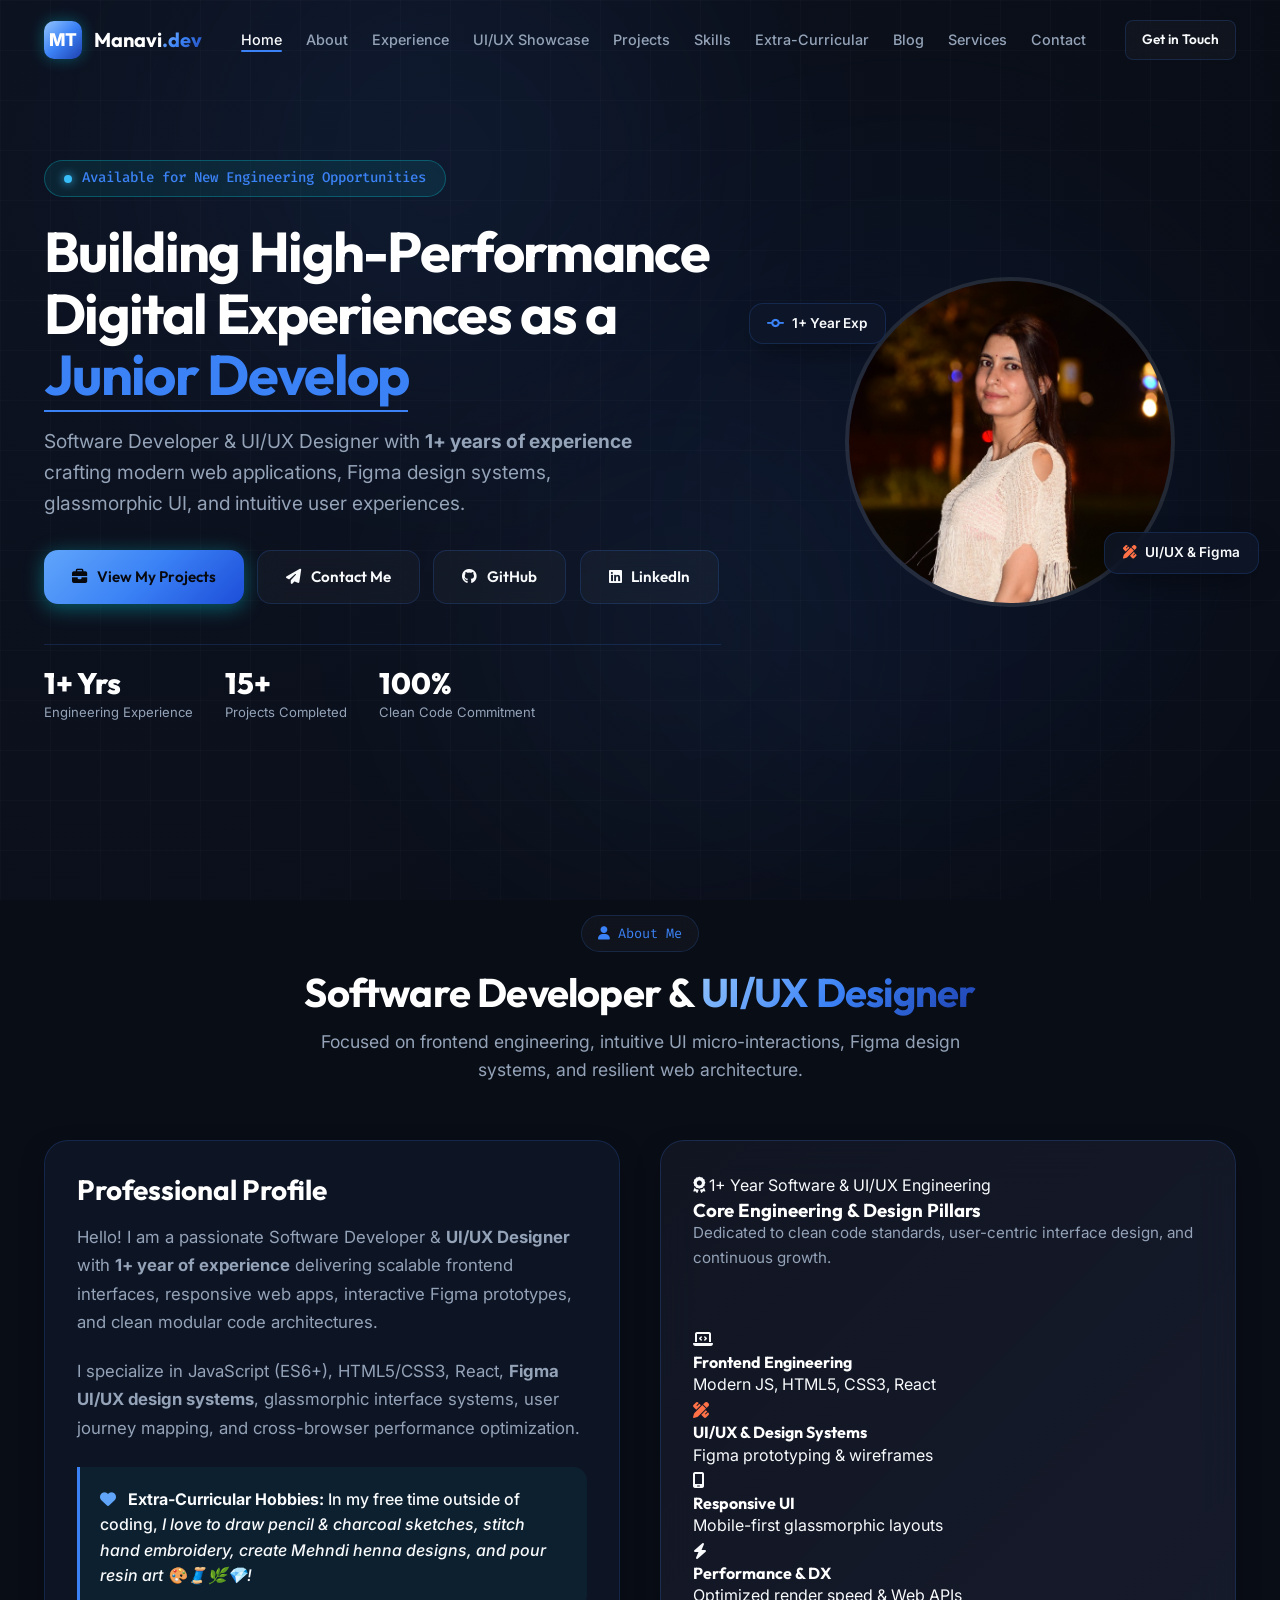
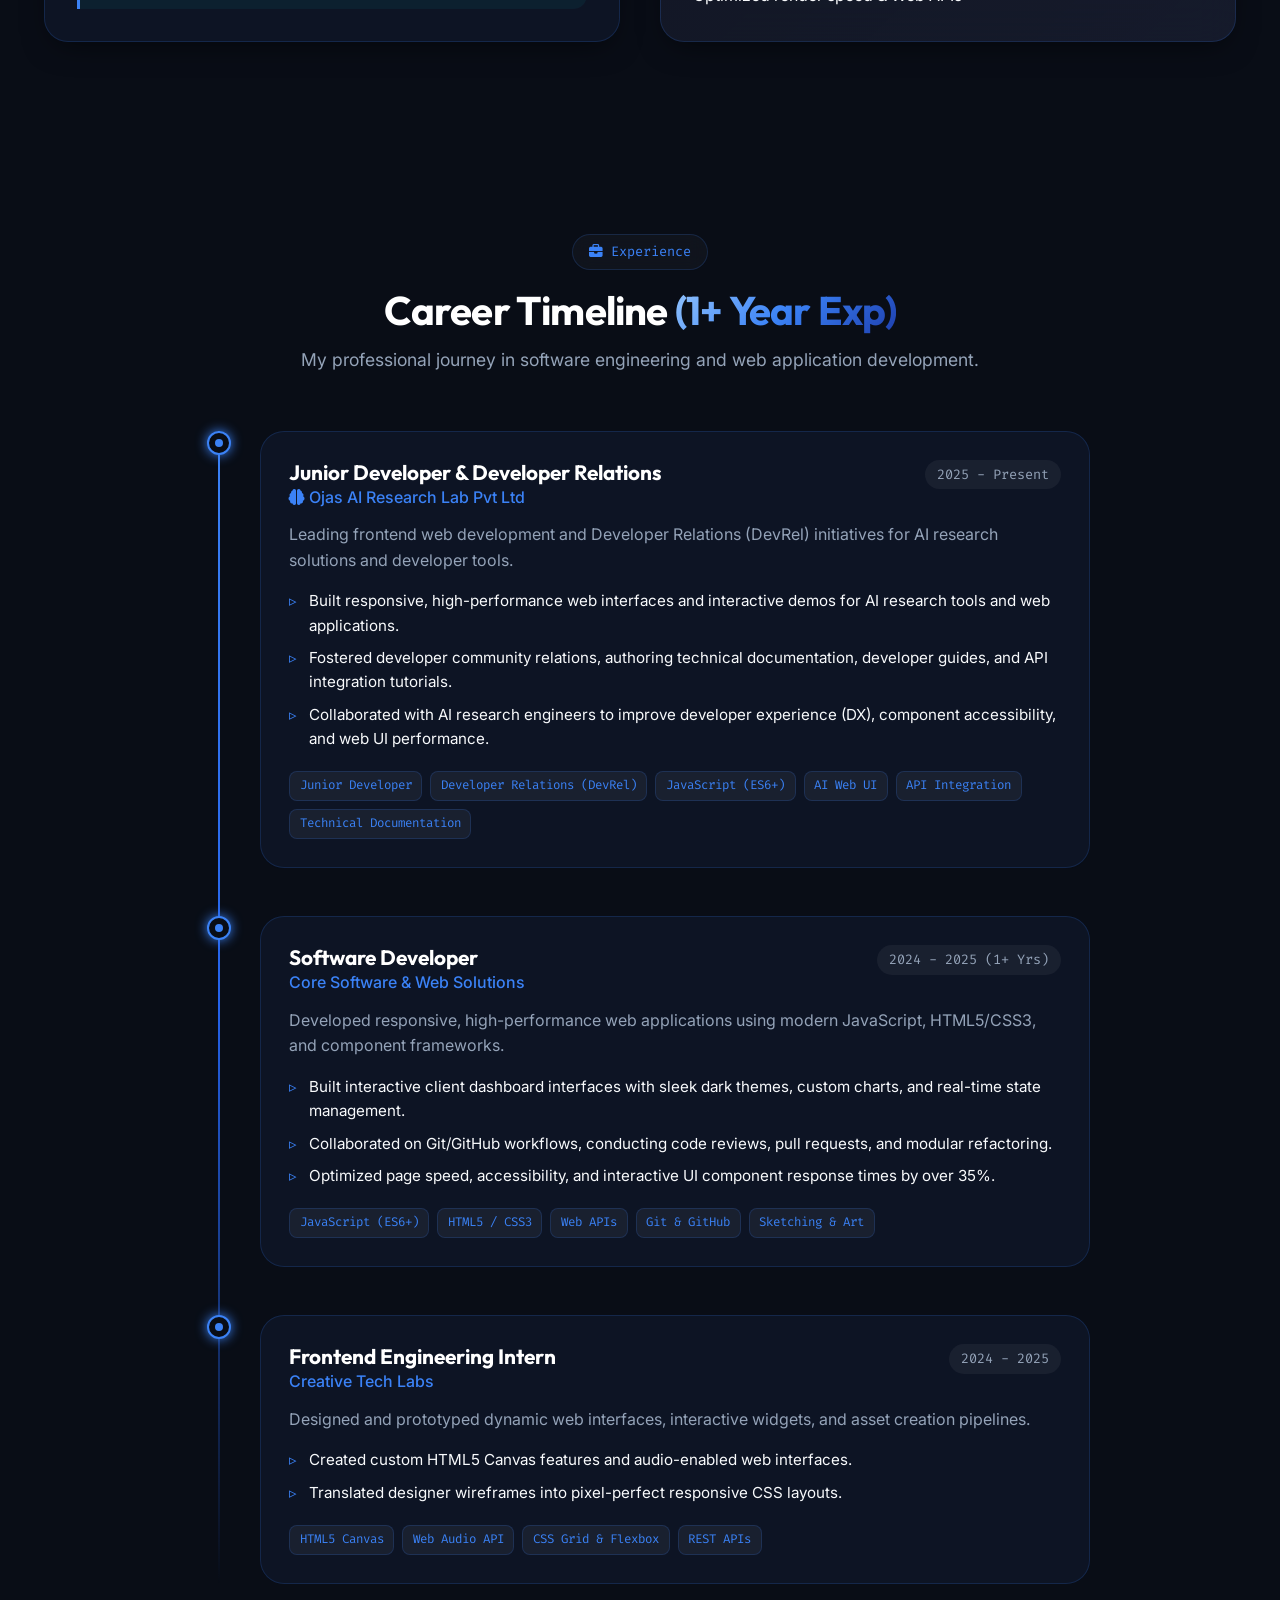
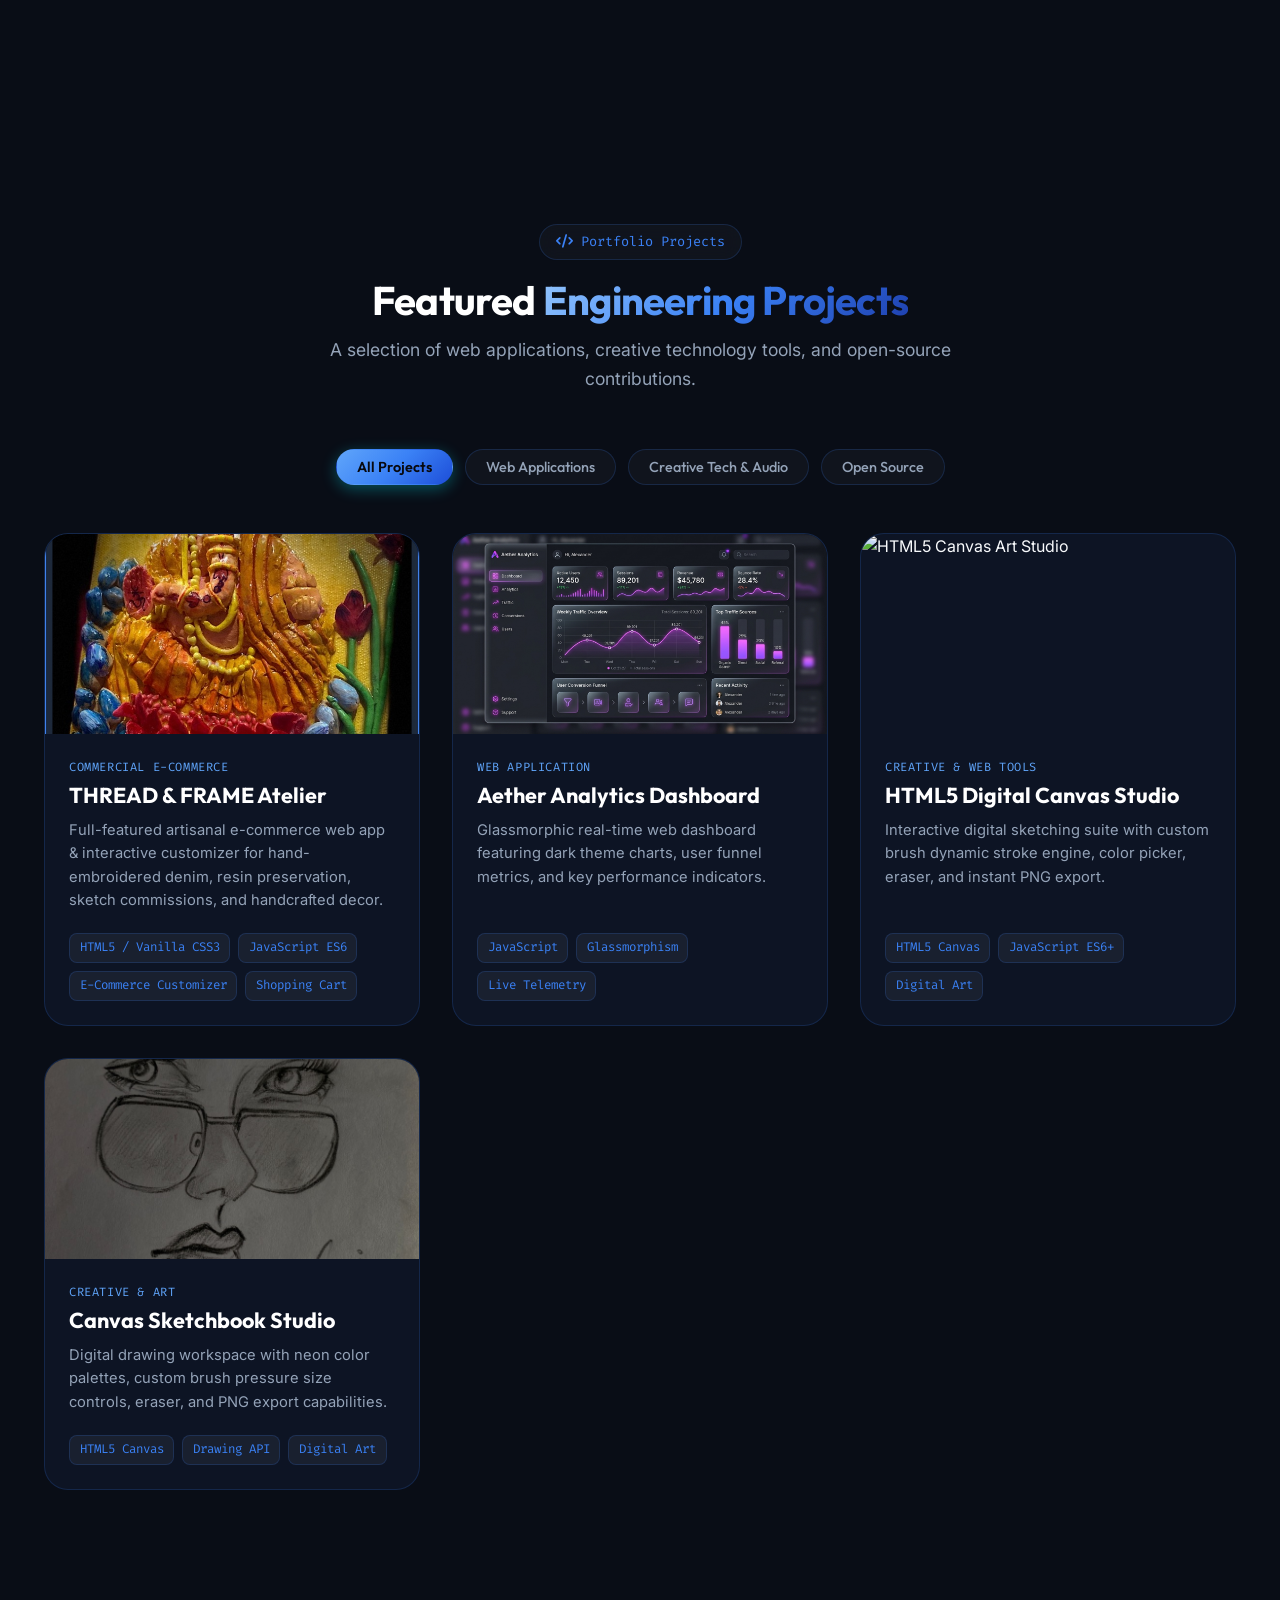
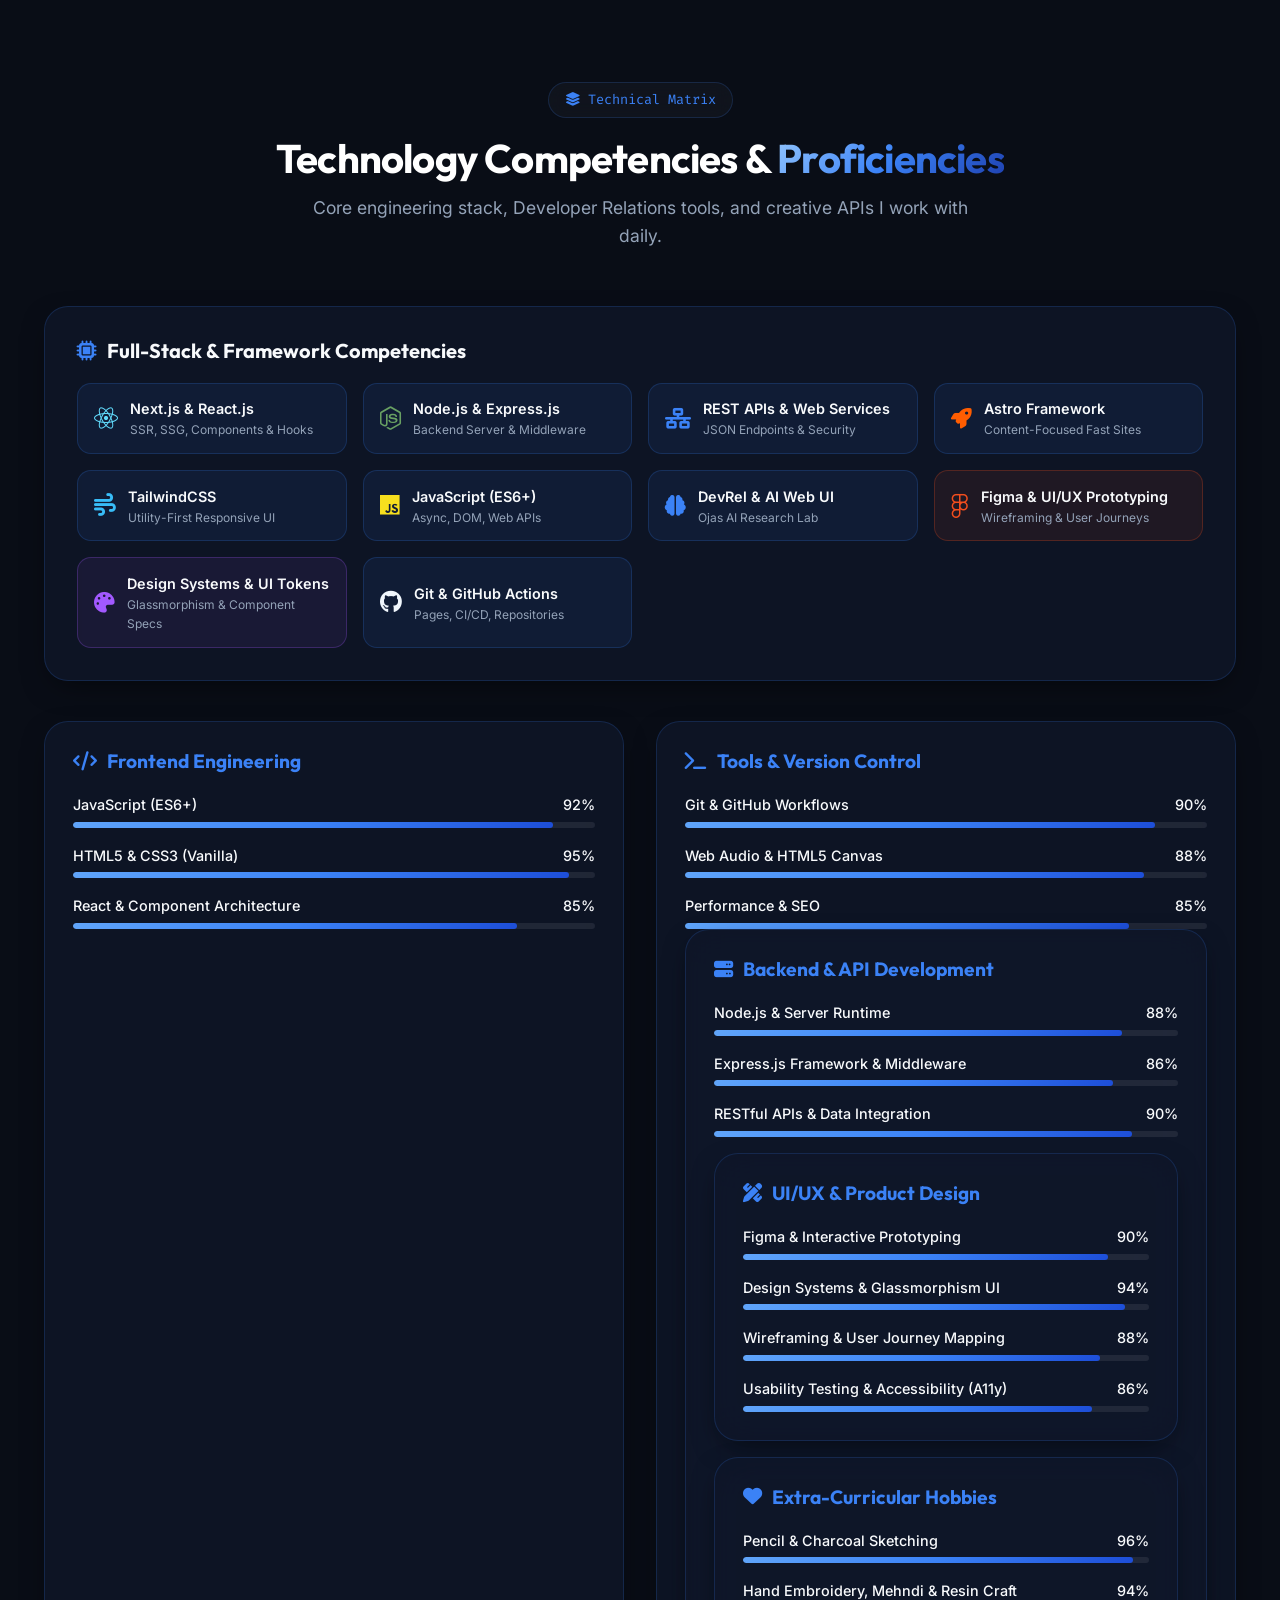
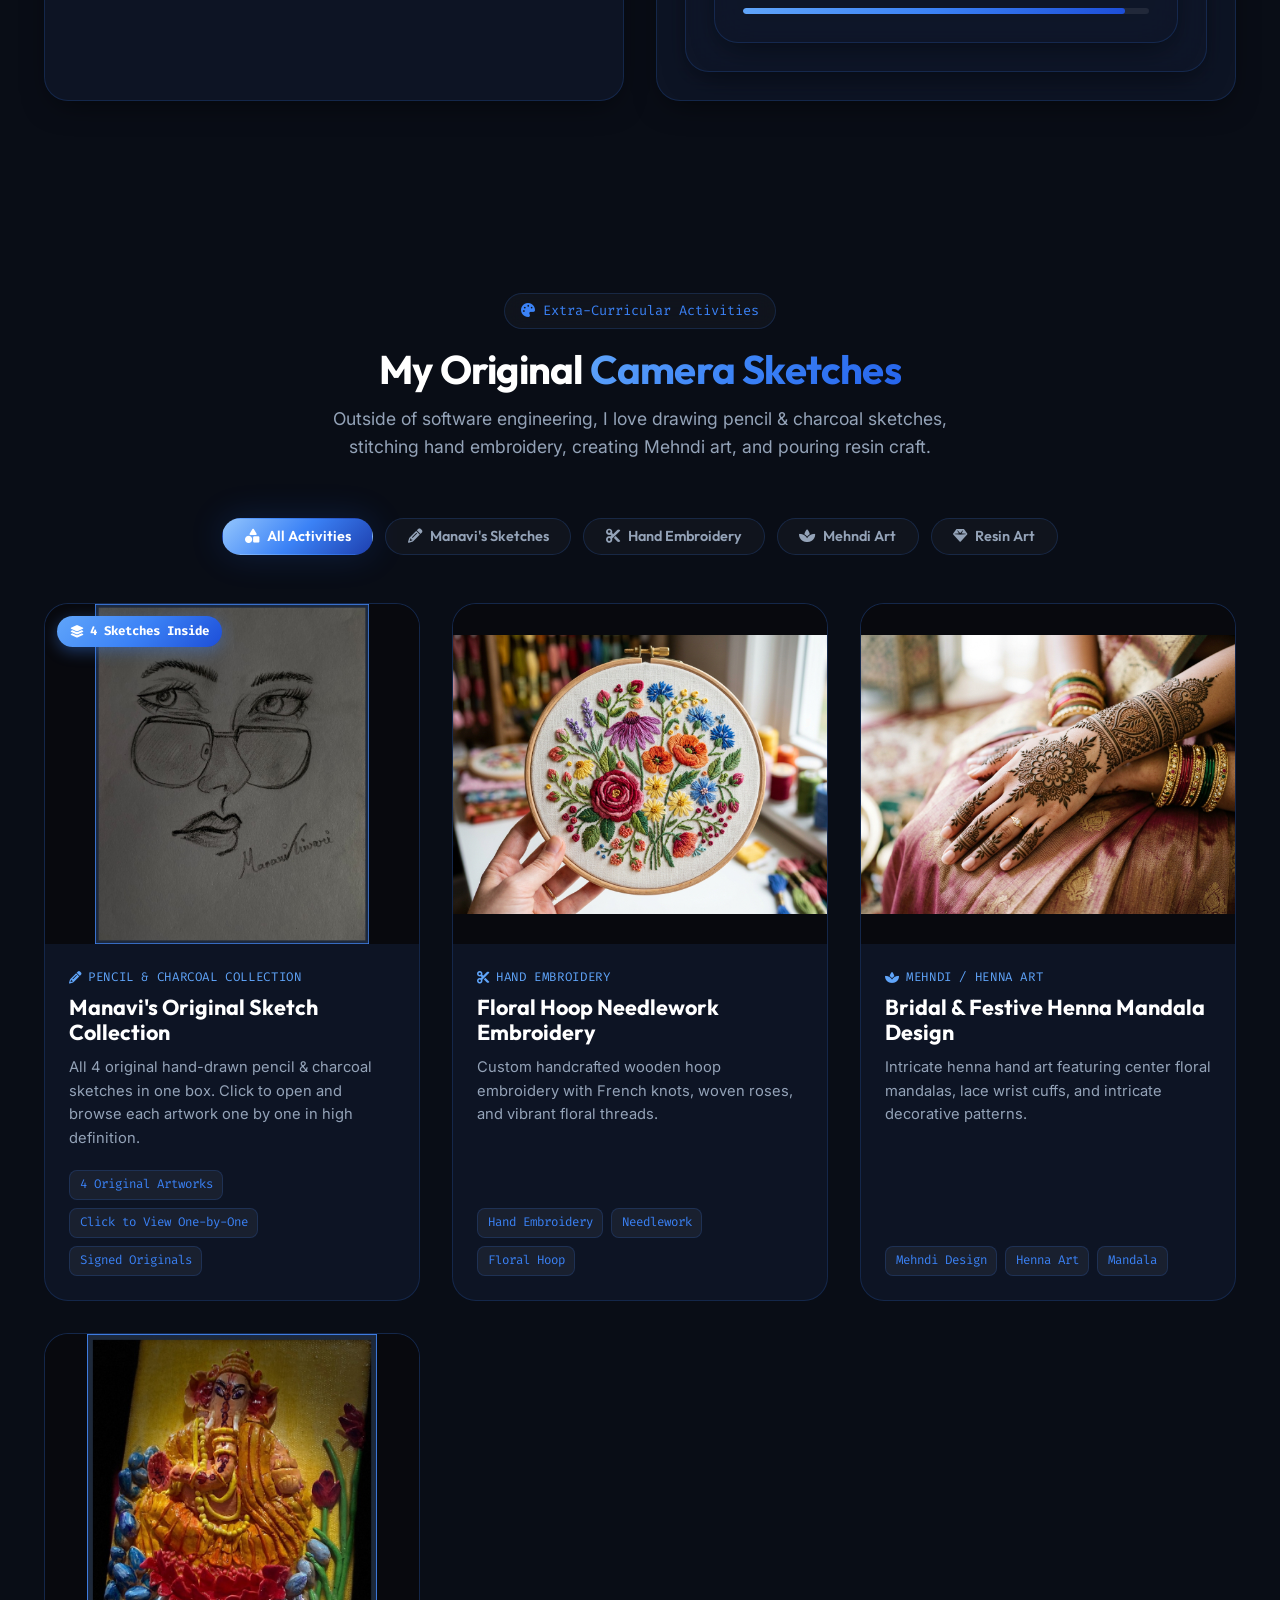
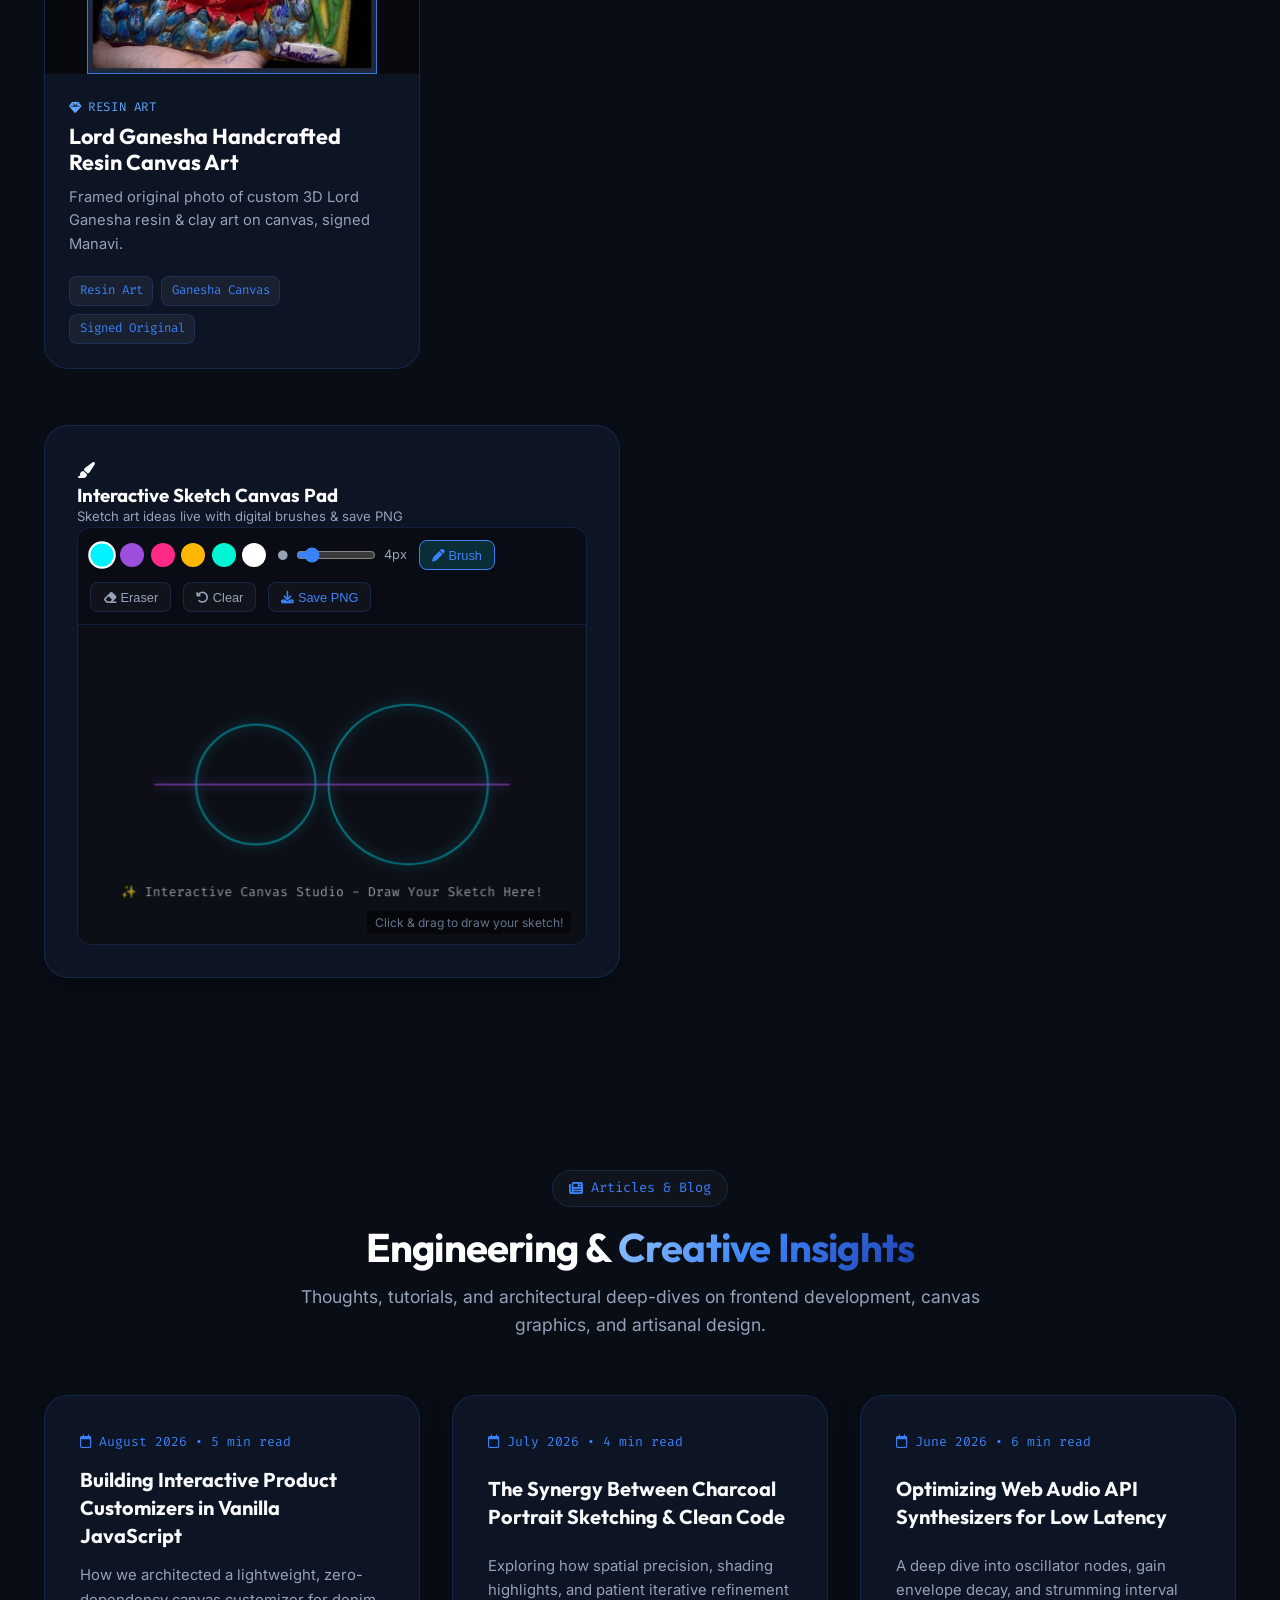
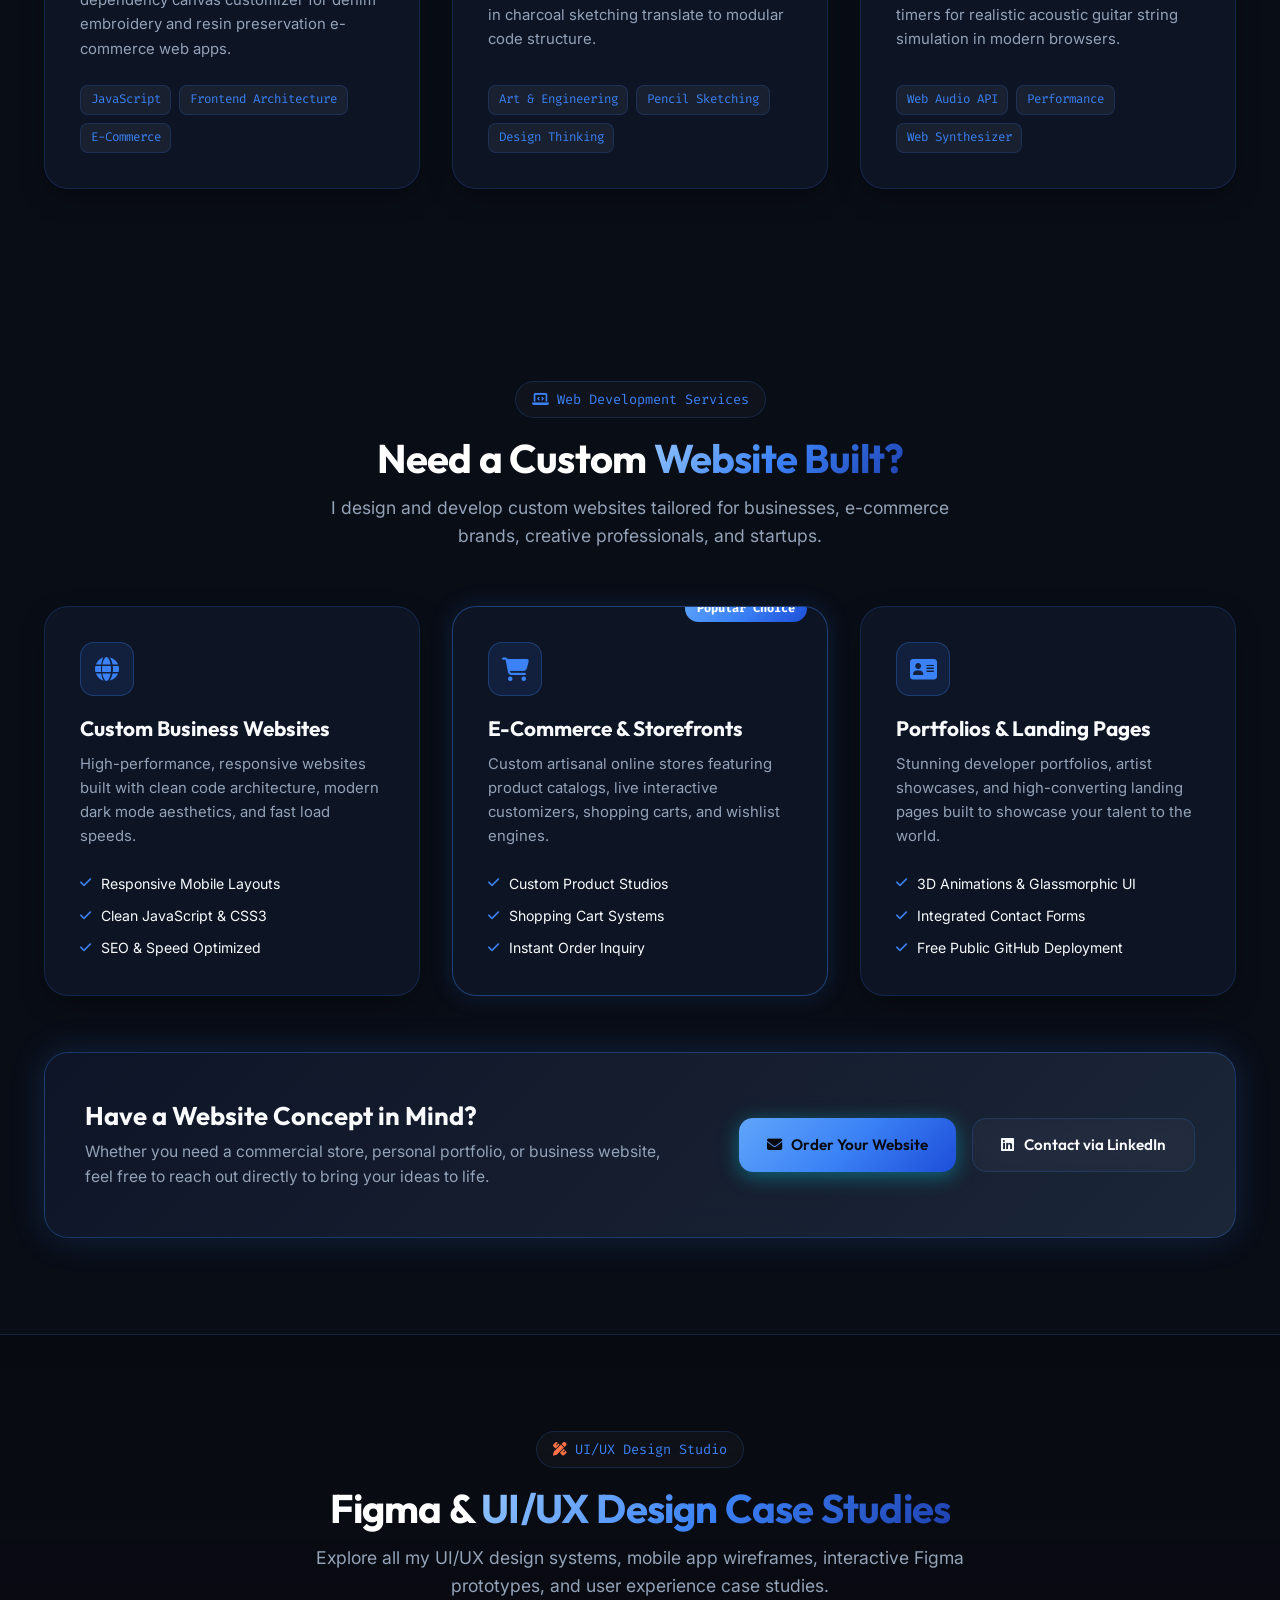
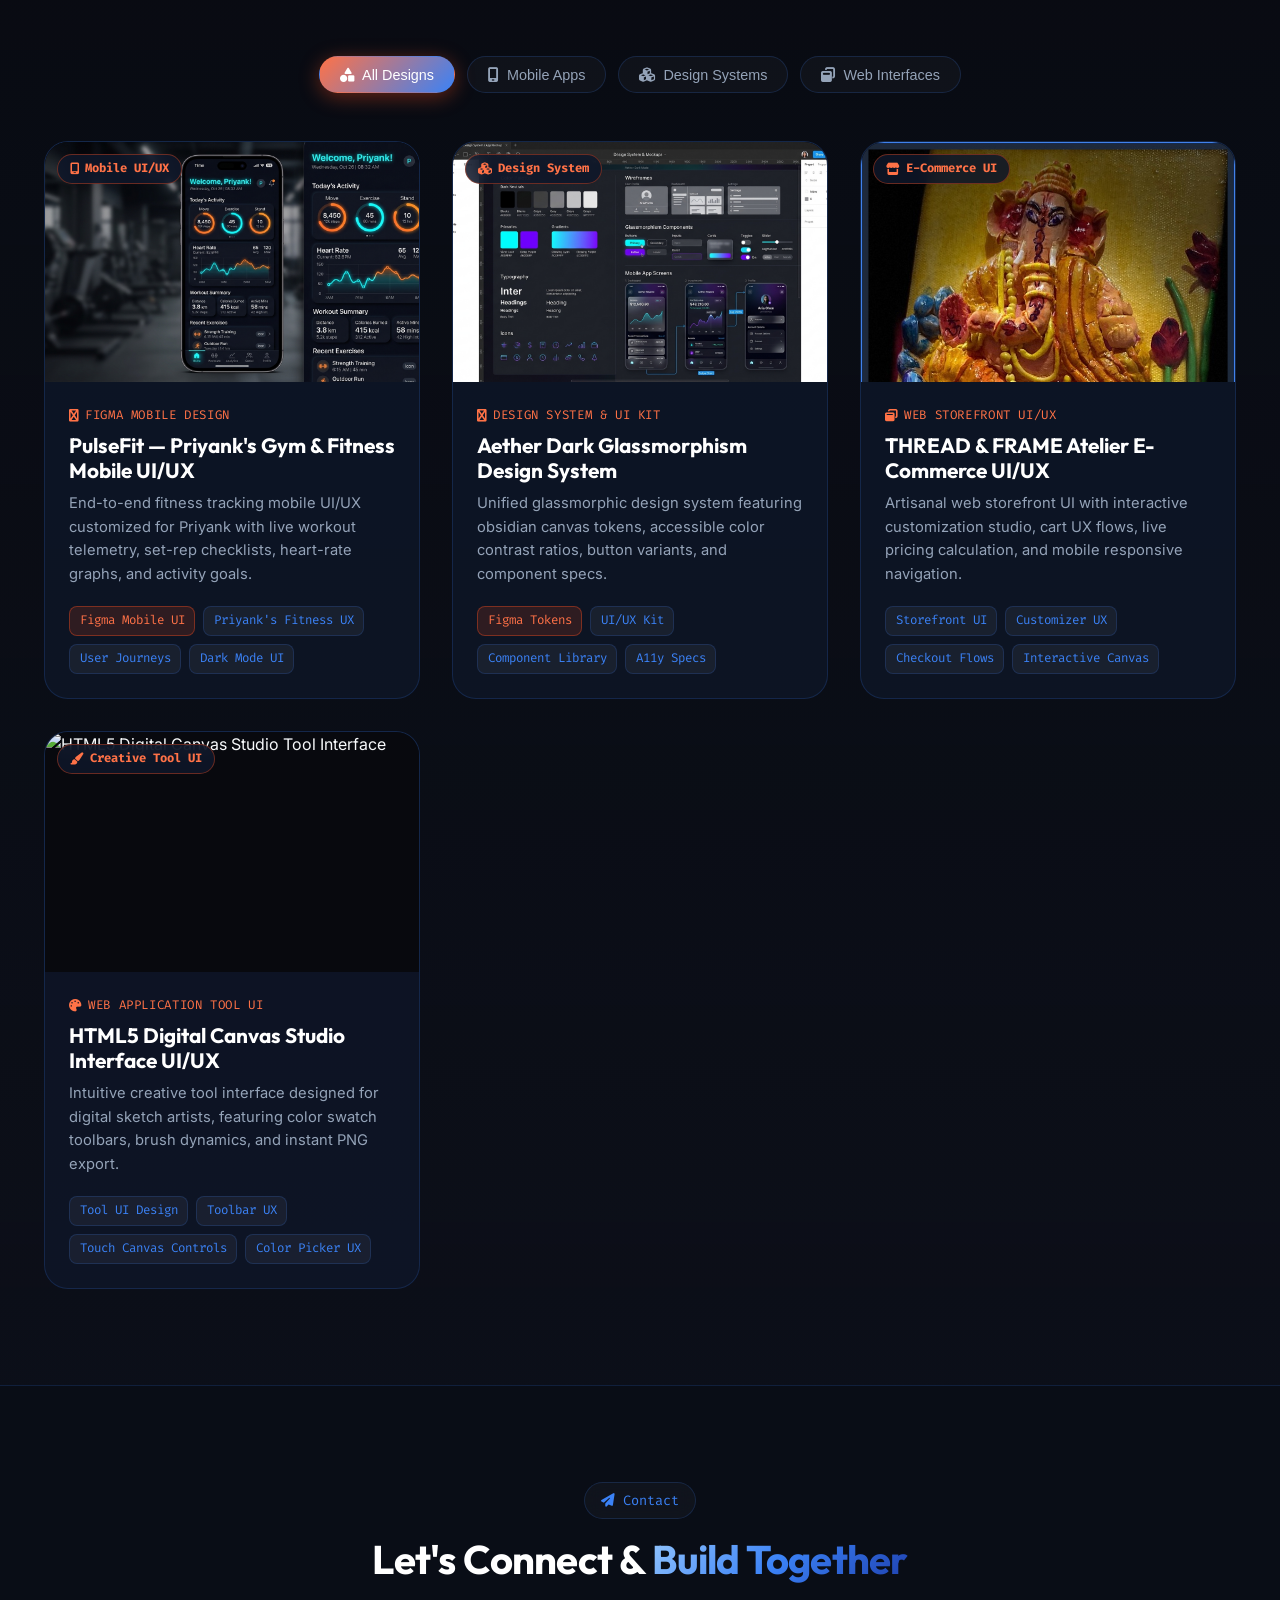
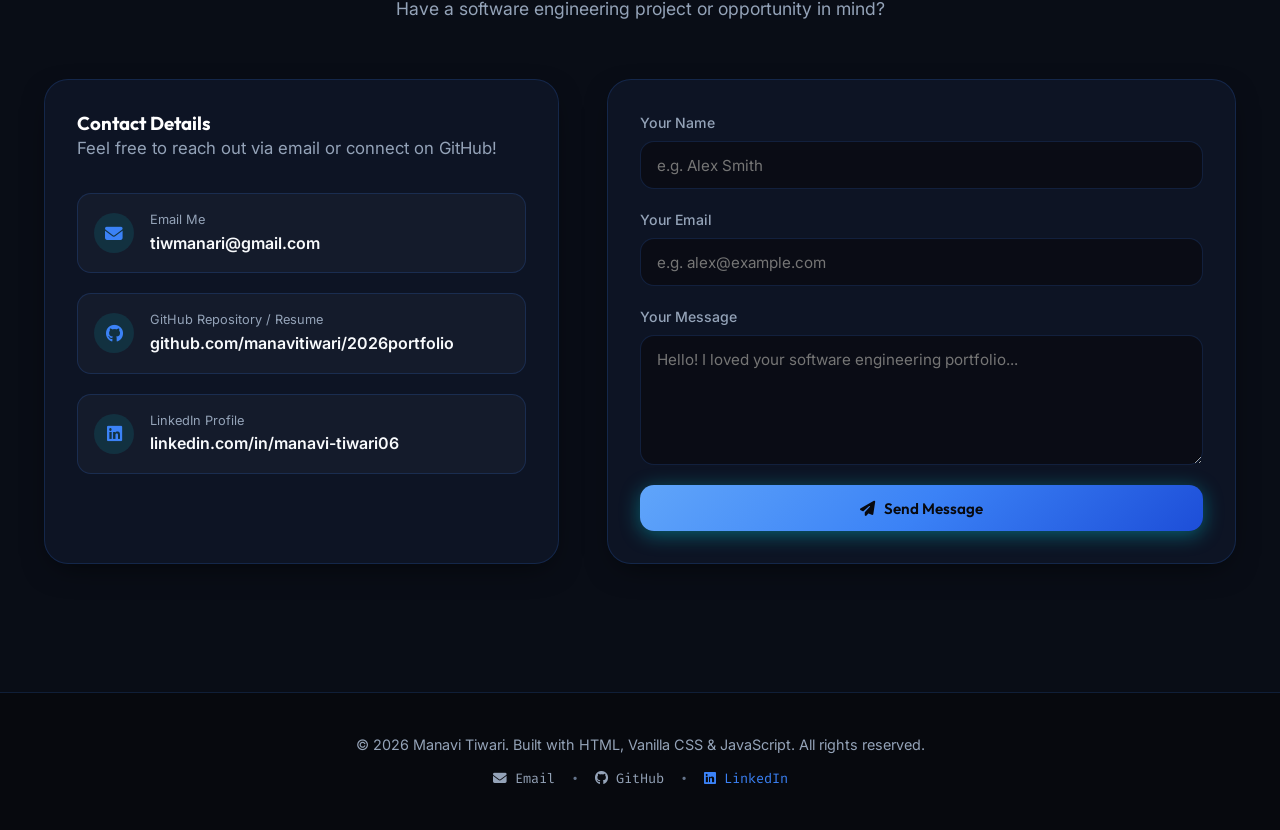
==== commit cc4fb65d: "Enhance interactive demo buttons and modal simulator for web apps and Priyank gym UI/UX" ====
--- a/index.html
+++ b/index.html
@@ -330,7 +330,7 @@
           <div class="project-img-wrapper">
             <img src="assets/project_preview.jpg" alt="Aether Analytics Dashboard" class="project-img">
             <div class="project-overlay">
-              <a href="#" class="btn btn-primary btn-sm"><i class="fa-solid fa-arrow-up-right-from-square"></i> Demo</a>
+              <button class="btn btn-primary btn-sm open-demo-btn" data-demo-title="Aether Analytics Real-Time Dashboard" data-demo-desc="Interactive real-time telemetry dashboard simulation featuring dark glassmorphic metric cards, active user counters, live latency trackers, and performance charts."><i class="fa-solid fa-chart-line"></i> Launch Live Demo</button>
               <a href="https://github.com/manavitiwari/2026portfolio" target="_blank" rel="noopener noreferrer" class="btn btn-secondary btn-sm"><i class="fa-brands fa-github"></i> Repository</a>
             </div>
           </div>
@@ -341,7 +341,7 @@
             <div class="tech-tags">
               <span class="tag">JavaScript</span>
               <span class="tag">Glassmorphism</span>
-              <span class="tag">Chart.js</span>
+              <span class="tag">Live Telemetry</span>
             </div>
           </div>
         </div>
@@ -955,8 +955,9 @@
           <div class="uiux-img-wrapper">
             <img src="assets/gym_uiux_priyank_design.jpg?v=2" alt="PulseFit Priyank Gym Mobile App UI/UX Design" class="uiux-img">
             <div class="uiux-badge-tag"><i class="fa-solid fa-mobile-screen"></i> Mobile UI/UX</div>
-            <div class="uiux-overlay">
-              <span class="btn btn-primary btn-sm"><i class="fa-solid fa-expand"></i> View Full Case Study</span>
+            <div class="uiux-overlay" style="display: flex; gap: 0.5rem; flex-wrap: wrap; justify-content: center;">
+              <span class="btn btn-primary btn-sm"><i class="fa-solid fa-expand"></i> Case Study</span>
+              <button class="btn btn-secondary btn-sm open-demo-btn" data-demo-type="gym" data-demo-title="PulseFit — Priyank's Gym & Fitness Mobile App Demo" data-demo-desc="Interactive live prototype for Priyank's customized fitness app featuring real-time telemetry, timer, calories counter, and set-rep checklist."><i class="fa-solid fa-play"></i> Launch Demo</button>
             </div>
           </div>
           <div class="uiux-body">
@@ -977,8 +978,9 @@
           <div class="uiux-img-wrapper">
             <img src="assets/uiux_design_system.jpg" alt="Aether Dark Glassmorphism UI/UX Design System" class="uiux-img">
             <div class="uiux-badge-tag"><i class="fa-solid fa-cubes"></i> Design System</div>
-            <div class="uiux-overlay">
-              <span class="btn btn-primary btn-sm"><i class="fa-solid fa-expand"></i> View Full Case Study</span>
+            <div class="uiux-overlay" style="display: flex; gap: 0.5rem; flex-wrap: wrap; justify-content: center;">
+              <span class="btn btn-primary btn-sm"><i class="fa-solid fa-expand"></i> Case Study</span>
+              <button class="btn btn-secondary btn-sm open-demo-btn" data-demo-type="telemetry" data-demo-title="Aether Dark Glassmorphism Design System Demo" data-demo-desc="Interactive component library and telemetry metrics dashboard prototype."><i class="fa-solid fa-play"></i> Launch Demo</button>
             </div>
           </div>
           <div class="uiux-body">
@@ -999,8 +1001,9 @@
           <div class="uiux-img-wrapper">
             <img src="assets/resin_art_framed.jpg?v=1" alt="THREAD & FRAME E-Commerce UI/UX Storefront" class="uiux-img">
             <div class="uiux-badge-tag"><i class="fa-solid fa-store"></i> E-Commerce UI</div>
-            <div class="uiux-overlay">
-              <span class="btn btn-primary btn-sm"><i class="fa-solid fa-expand"></i> View Full Case Study</span>
+            <div class="uiux-overlay" style="display: flex; gap: 0.5rem; flex-wrap: wrap; justify-content: center;">
+              <span class="btn btn-primary btn-sm"><i class="fa-solid fa-expand"></i> Case Study</span>
+              <a href="https://manavitiwari.github.io/commercial-website/" target="_blank" rel="noopener noreferrer" class="btn btn-secondary btn-sm"><i class="fa-solid fa-arrow-up-right-from-square"></i> Store Demo</a>
             </div>
           </div>
           <div class="uiux-body">
@@ -1021,8 +1024,9 @@
           <div class="uiux-img-wrapper">
             <img src="assets/pencil_sketch_portrait.jpg" alt="HTML5 Digital Canvas Studio Tool Interface" class="uiux-img">
             <div class="uiux-badge-tag"><i class="fa-solid fa-paintbrush"></i> Creative Tool UI</div>
-            <div class="uiux-overlay">
-              <span class="btn btn-primary btn-sm"><i class="fa-solid fa-expand"></i> View Full Case Study</span>
+            <div class="uiux-overlay" style="display: flex; gap: 0.5rem; flex-wrap: wrap; justify-content: center;">
+              <span class="btn btn-primary btn-sm"><i class="fa-solid fa-expand"></i> Case Study</span>
+              <a href="#extracurricular" class="btn btn-secondary btn-sm"><i class="fa-solid fa-paintbrush"></i> Open Studio</a>
             </div>
           </div>
           <div class="uiux-body">
@@ -1108,6 +1112,32 @@
       </div>
     </div>
   </section>
+
+  <!-- Live Interactive Project Demo Modal -->
+  <div id="demoModal" class="art-modal">
+    <div class="art-modal-content" style="max-width: 950px;">
+      <button id="demoModalClose" class="art-modal-close" title="Close Demo"><i class="fa-solid fa-xmark"></i></button>
+      <div style="padding: 2.2rem;">
+        <div style="display: flex; align-items: center; justify-content: space-between; margin-bottom: 1.5rem; flex-wrap: wrap; gap: 1rem; border-bottom: 1px solid var(--border-glass); padding-bottom: 1rem;">
+          <div>
+            <div style="font-family: var(--font-mono); font-size: 0.8rem; color: var(--accent-cyan); text-transform: uppercase;"><i class="fa-solid fa-bolt"></i> Live Interactive Application Demo</div>
+            <h2 id="demoTitle" style="font-size: 1.5rem; font-family: var(--font-heading); margin-top: 0.3rem;">Aether Analytics Real-Time Dashboard</h2>
+          </div>
+          <span class="status-dot" style="background: var(--accent-cyan);"></span>
+        </div>
+
+        <!-- Interactive Dashboard Demo Simulator Container -->
+        <div id="demoSimulator" style="background: #08090e; border: 1px solid var(--border-glass); border-radius: var(--radius-md); padding: 1.5rem; margin-bottom: 1.5rem;">
+          <!-- Rendered by JS simulator -->
+        </div>
+
+        <div style="display: flex; justify-content: space-between; align-items: center; flex-wrap: wrap; gap: 1rem;">
+          <p id="demoDesc" style="color: var(--text-muted); font-size: 0.92rem; max-width: 650px; margin: 0;">Interactive real-time telemetry dashboard simulation featuring dark glassmorphic metric cards, active user counters, live latency trackers, and performance charts.</p>
+          <a href="https://github.com/manavitiwari/2026portfolio" target="_blank" rel="noopener noreferrer" class="btn btn-primary btn-sm"><i class="fa-brands fa-github"></i> Repository Source</a>
+        </div>
+      </div>
+    </div>
+  </div>
 
   <!-- Artwork Lightbox Modal (Supports Single & Gallery Mode) -->
   <div id="artModal" class="art-modal">
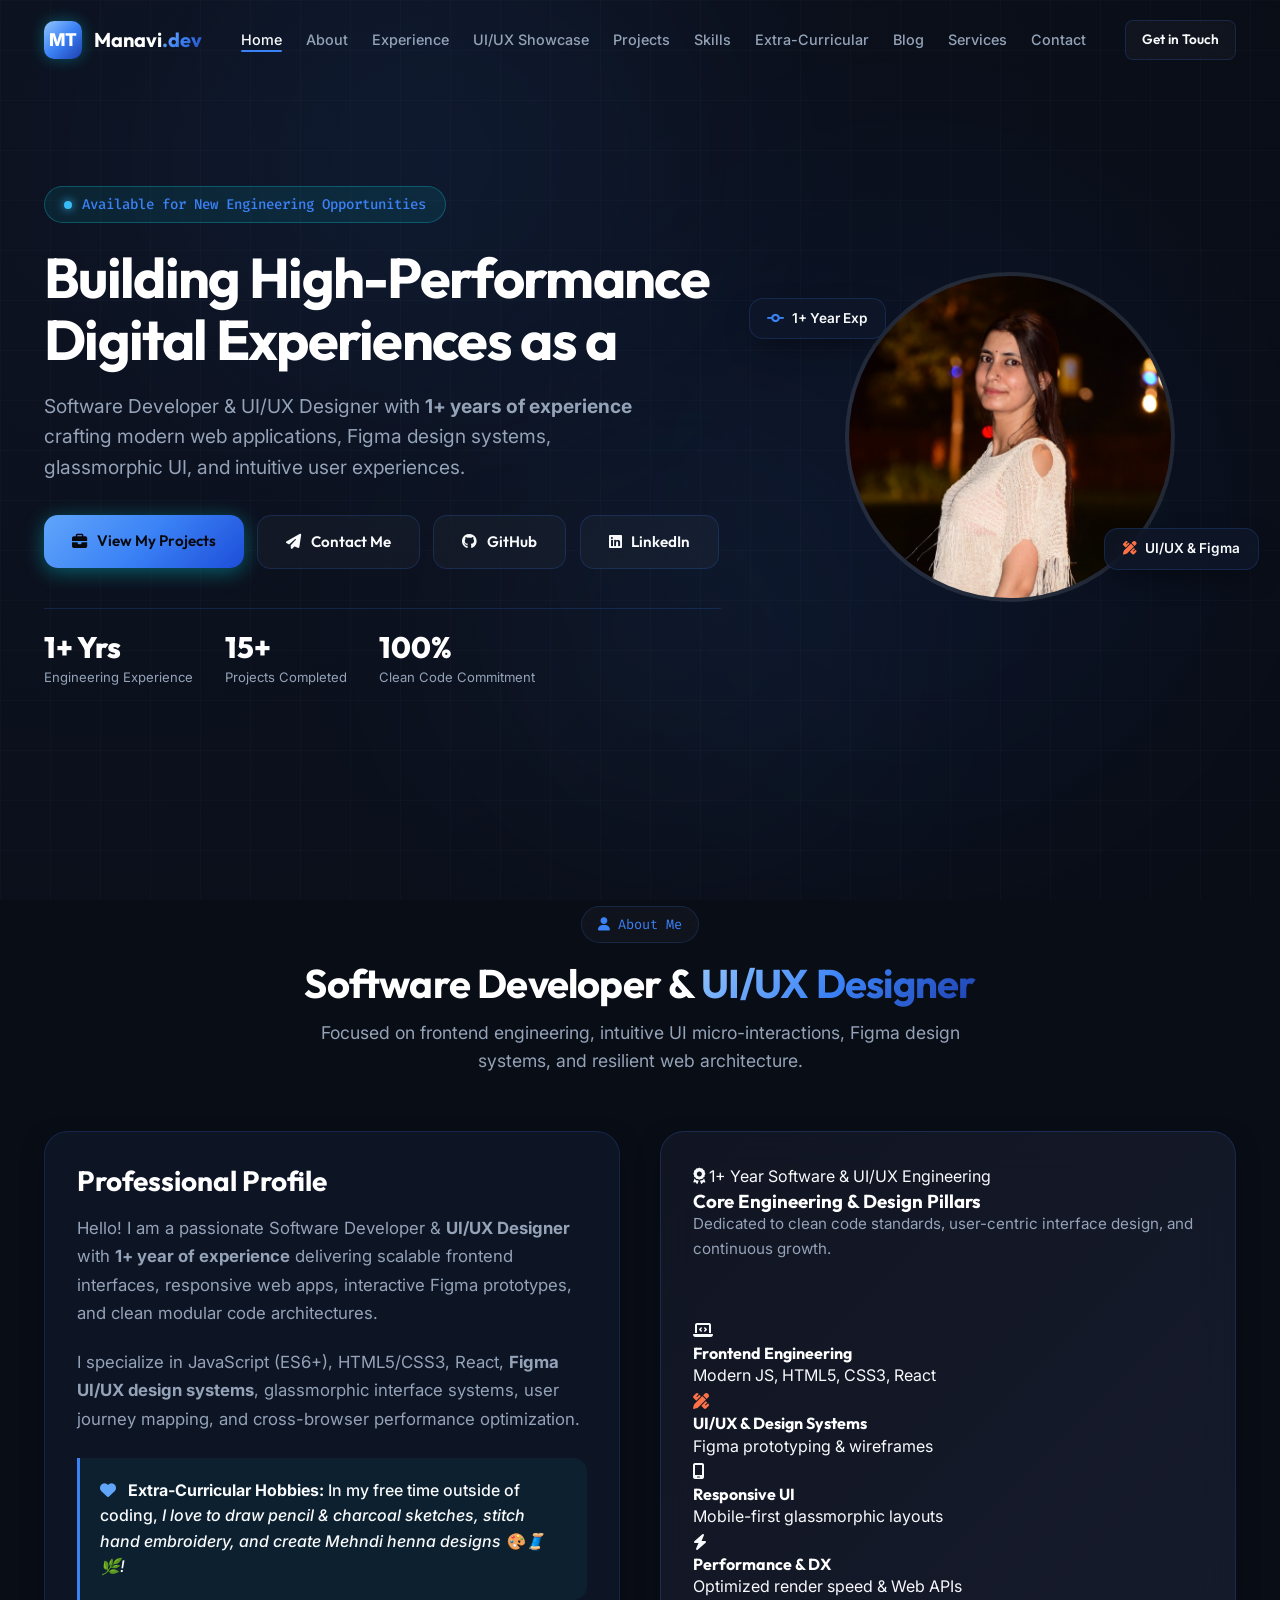
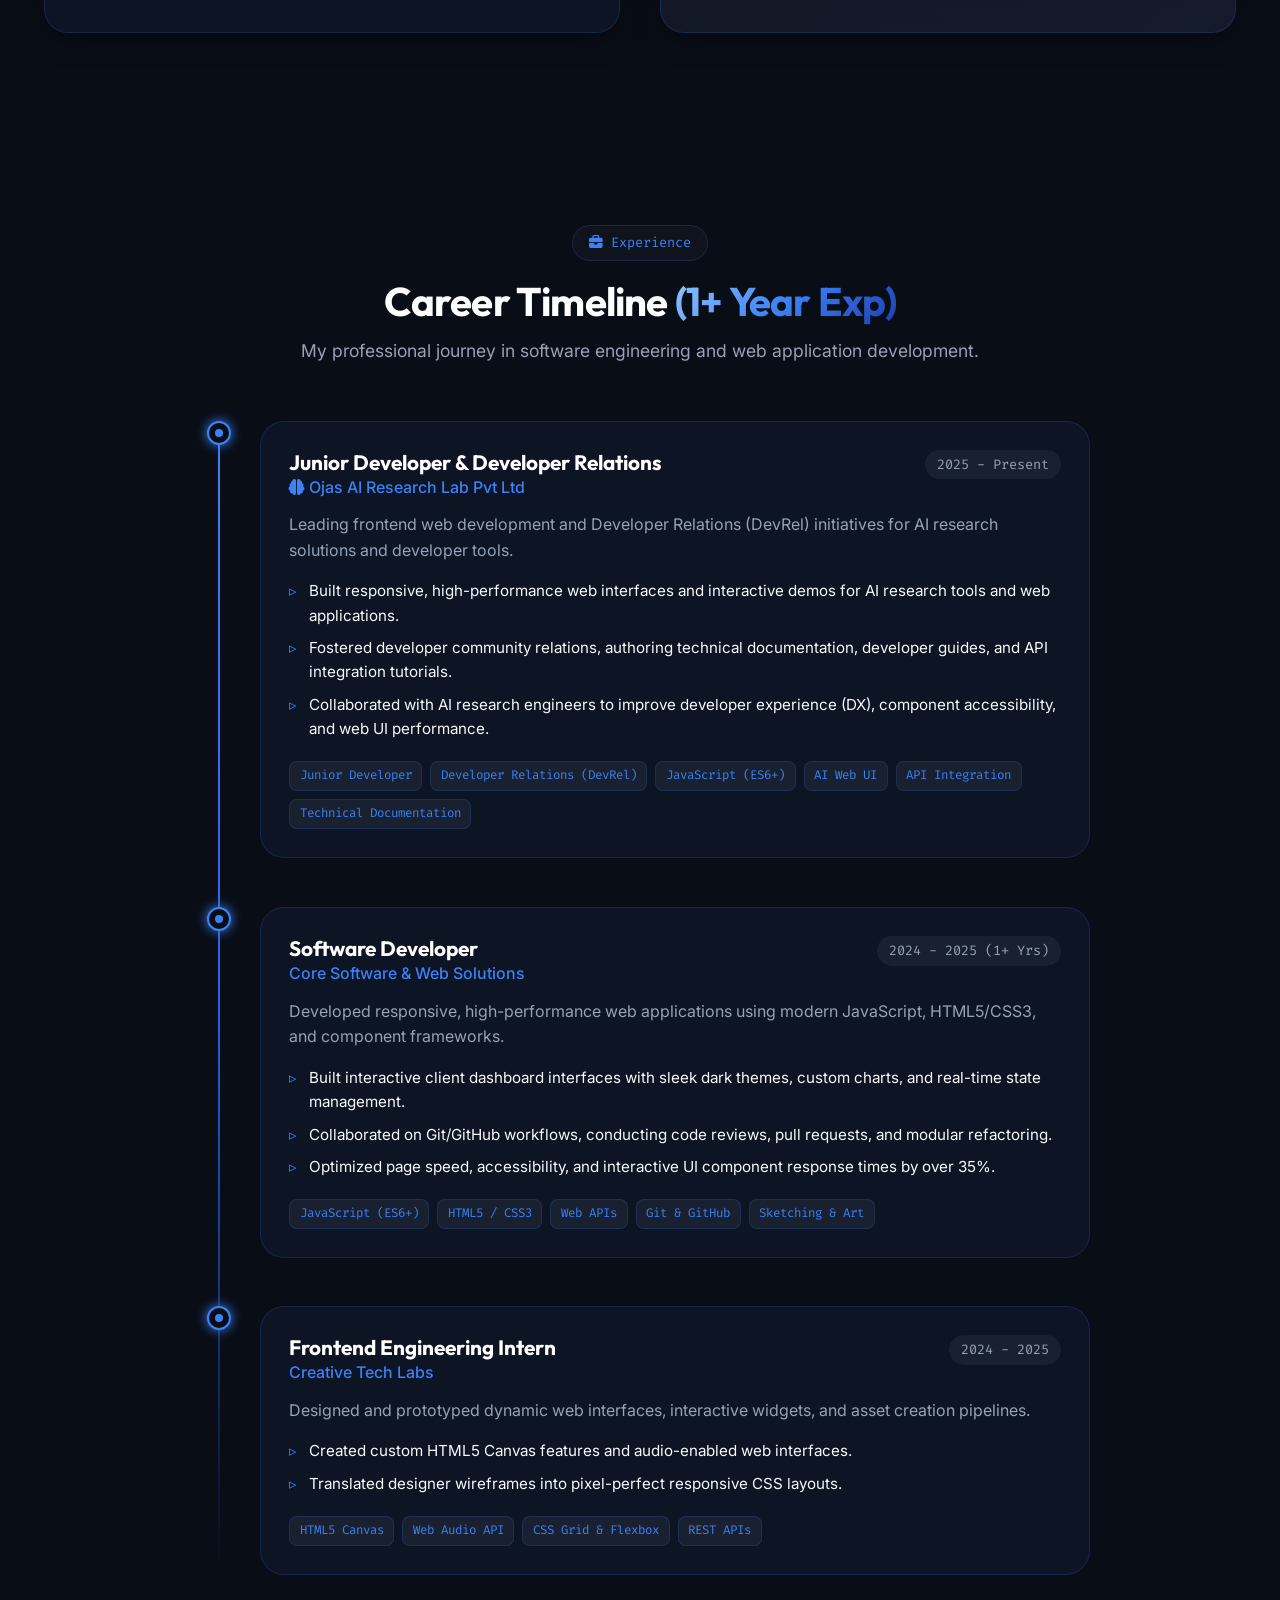
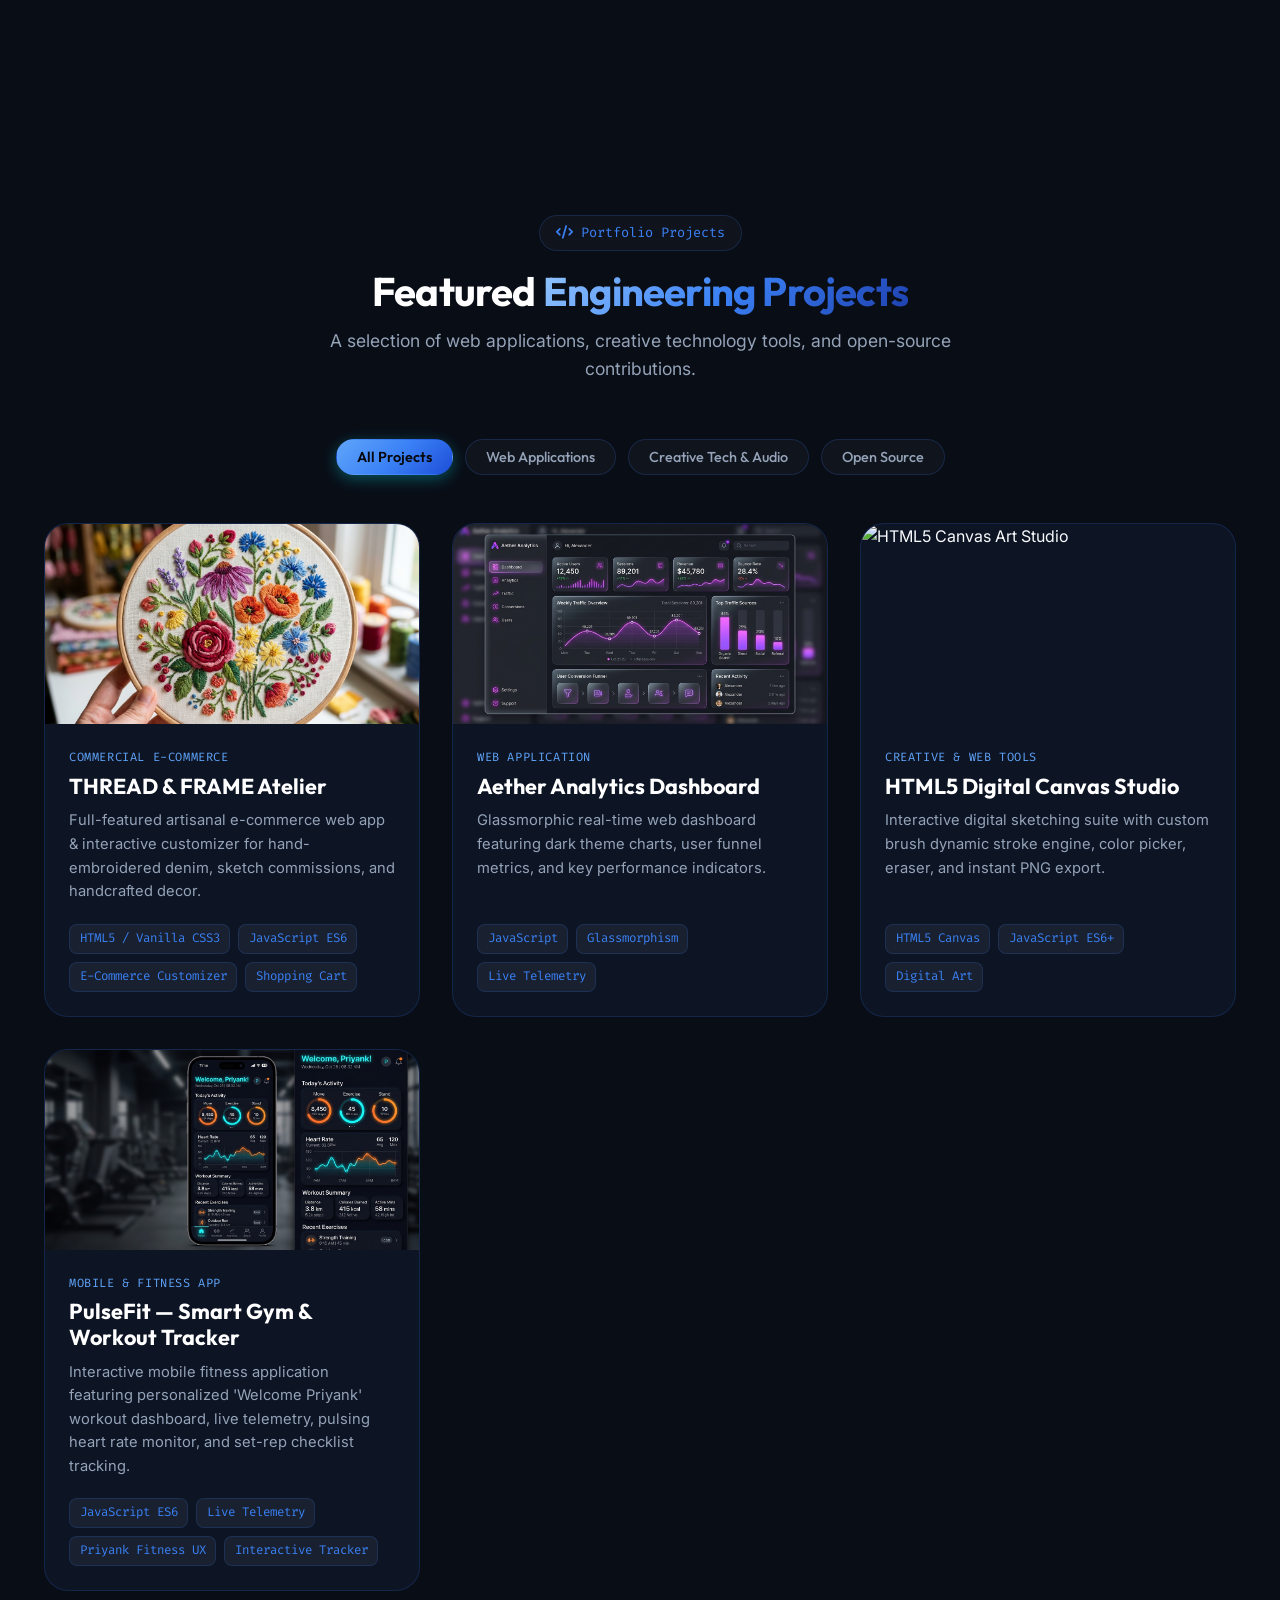
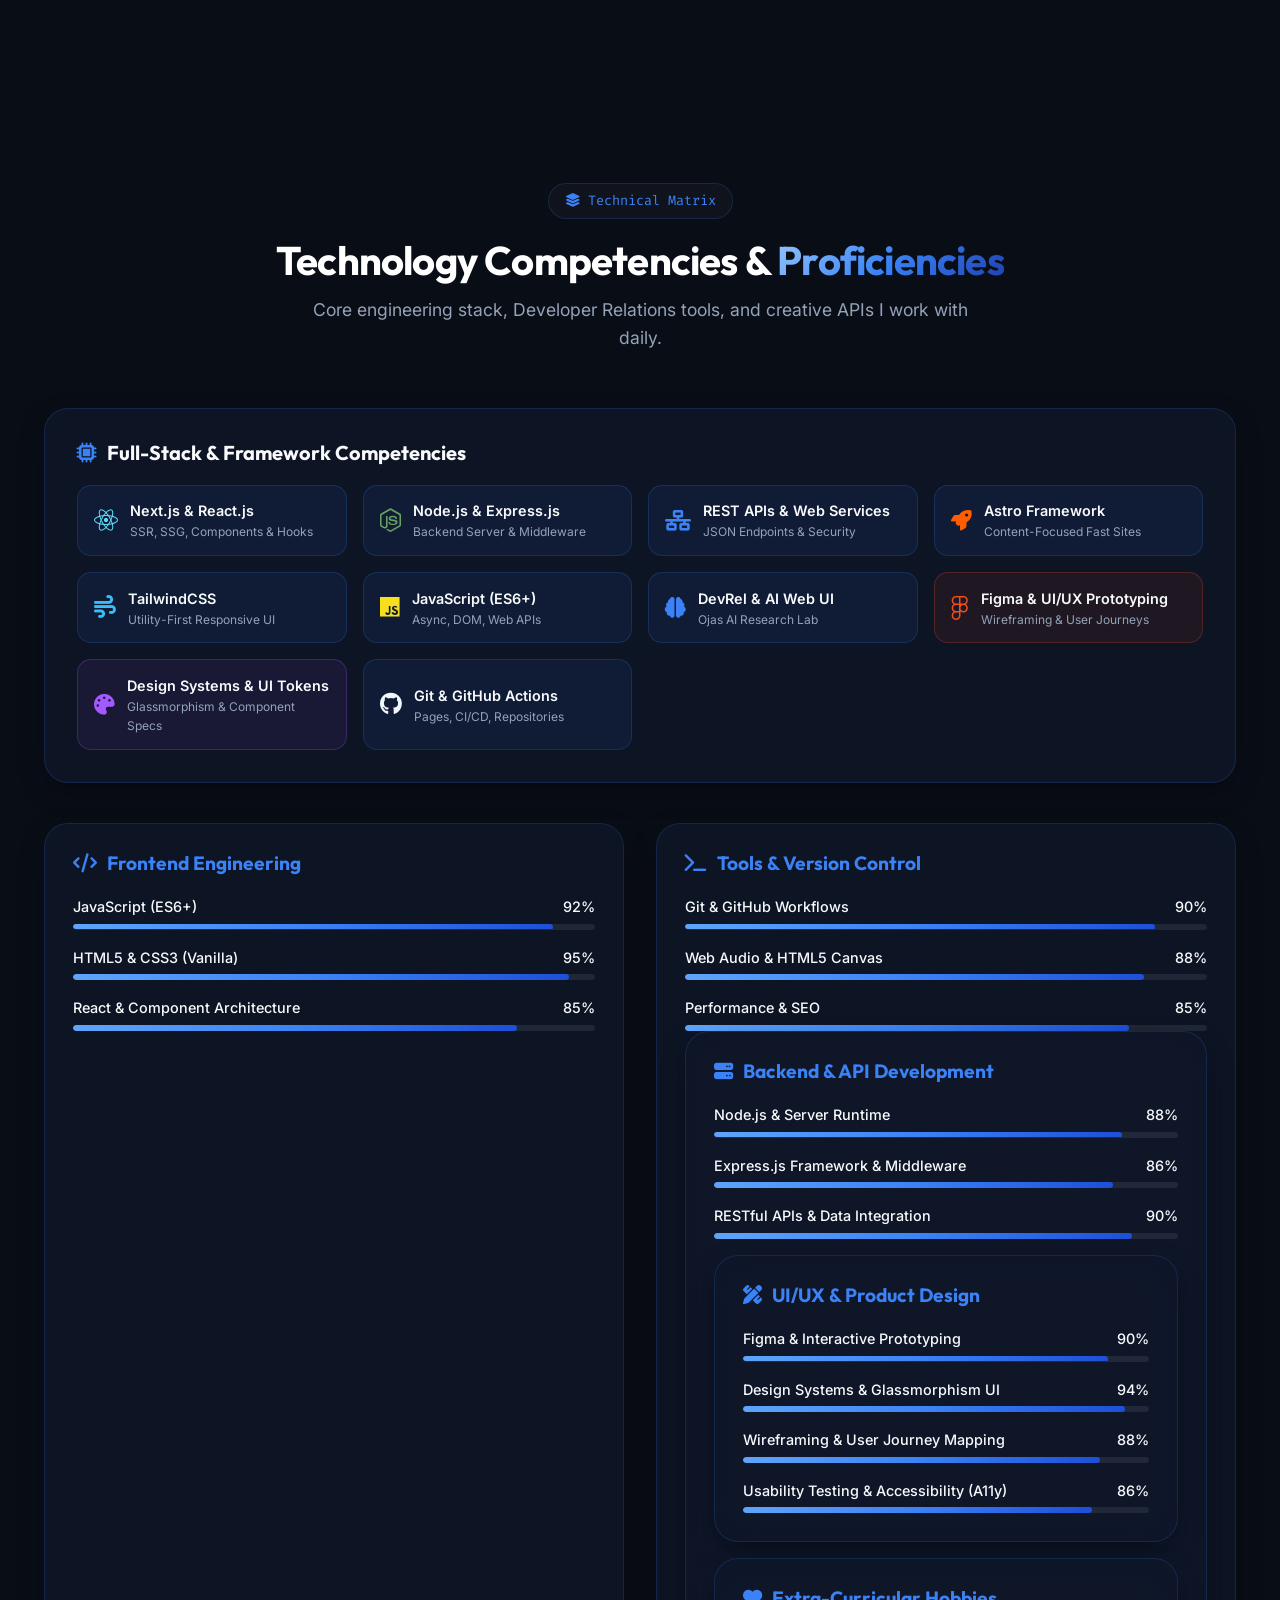
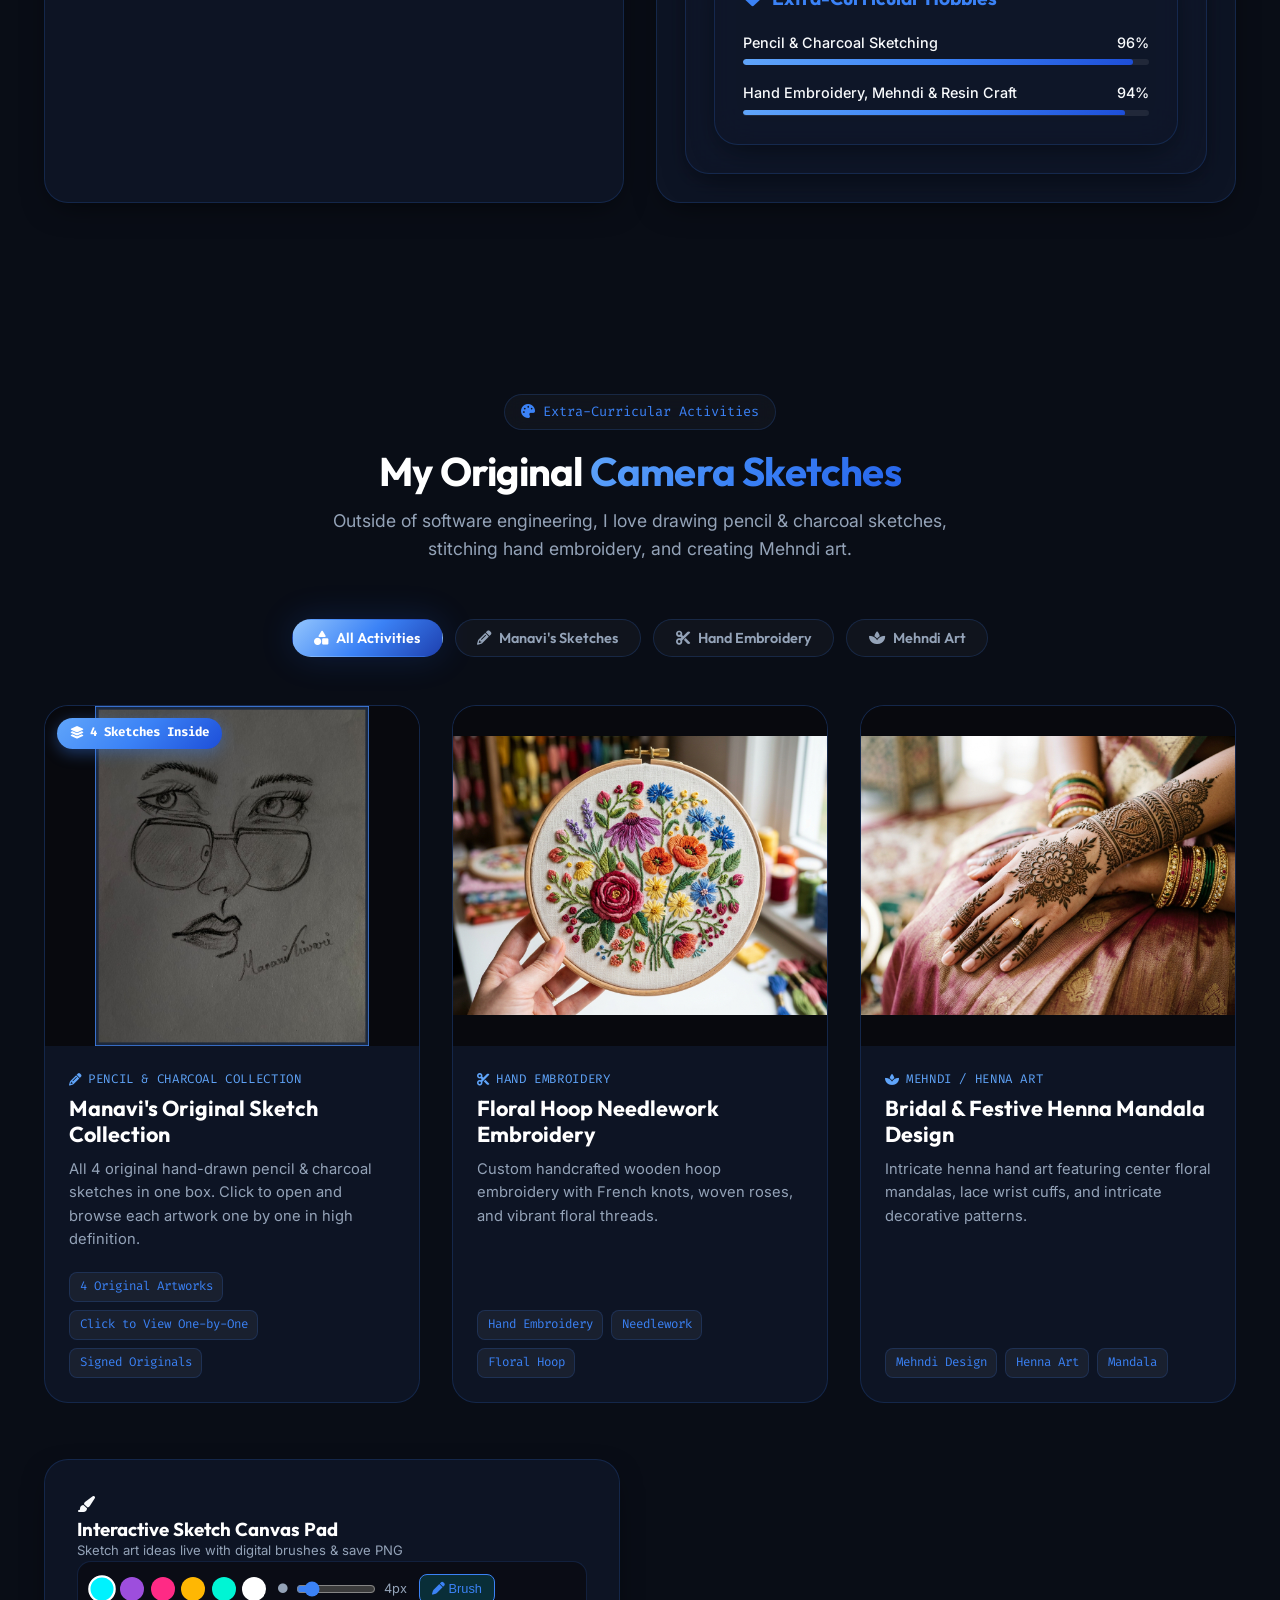
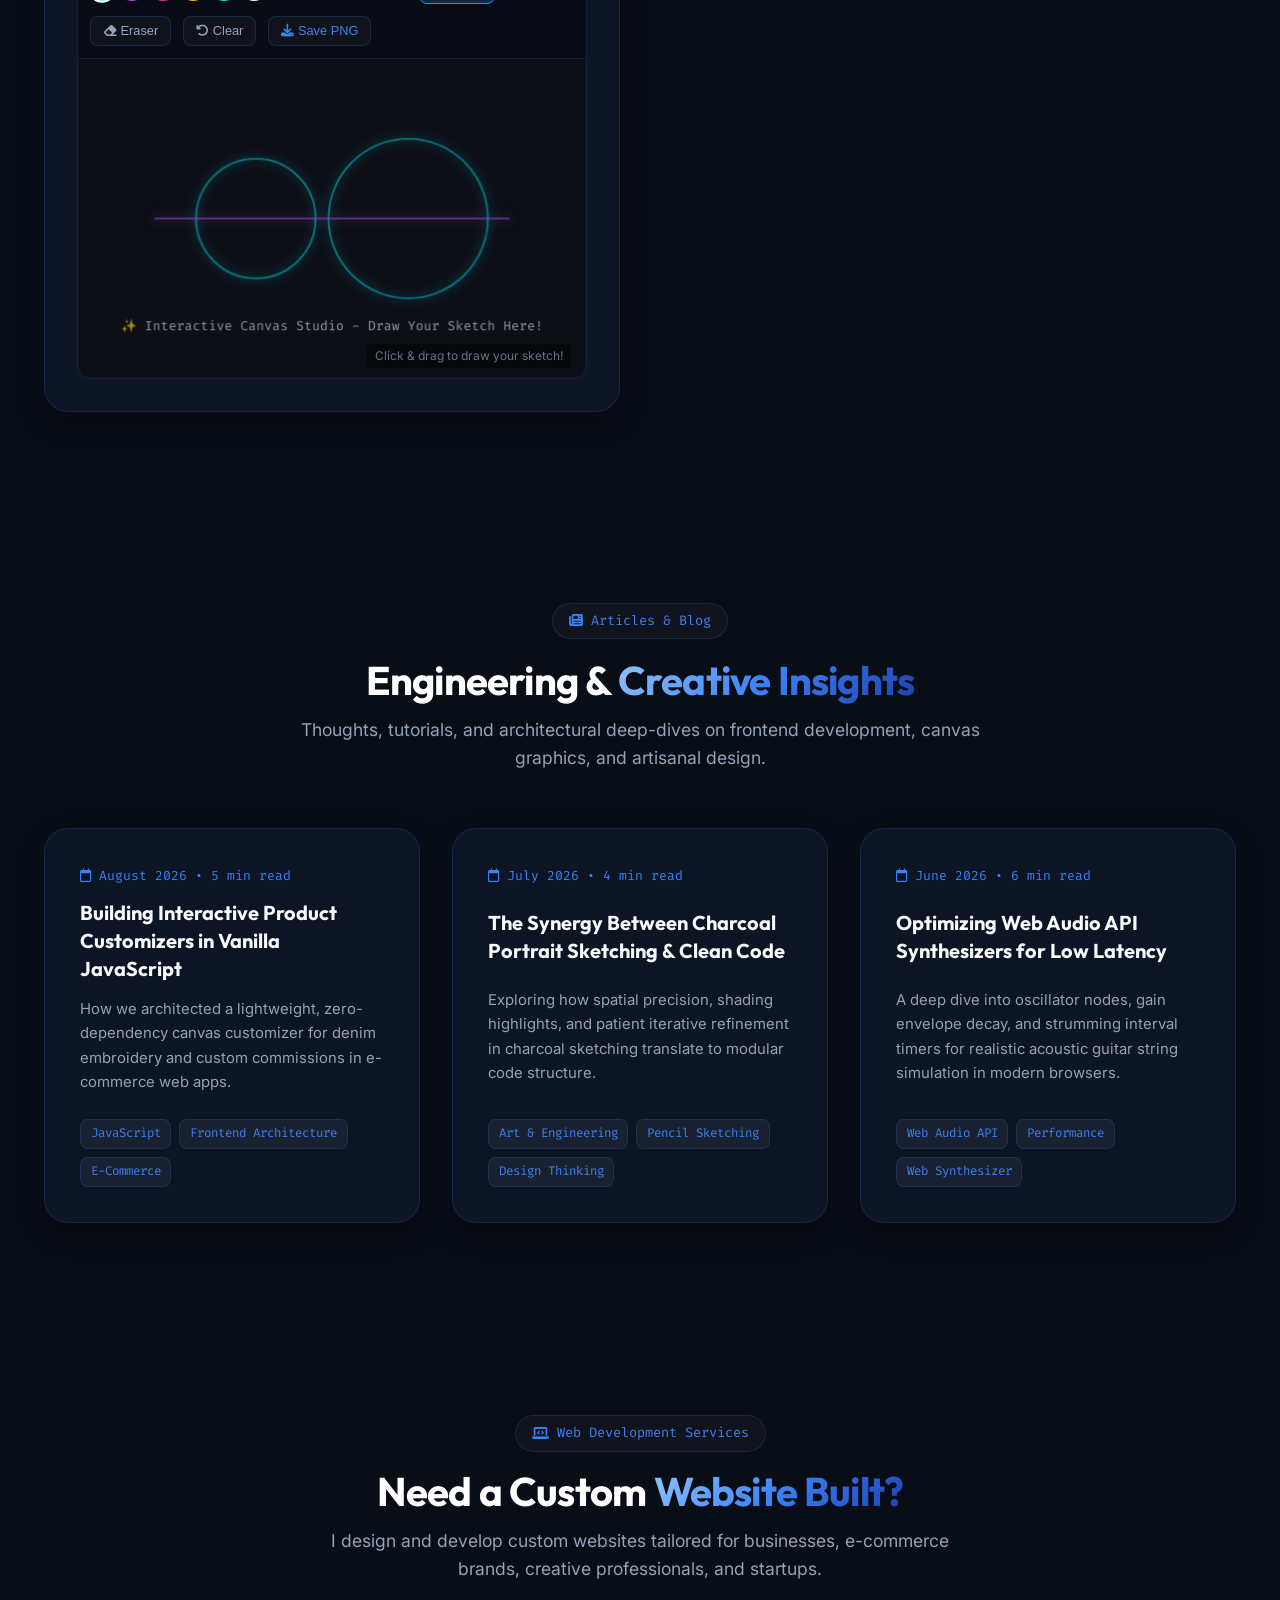
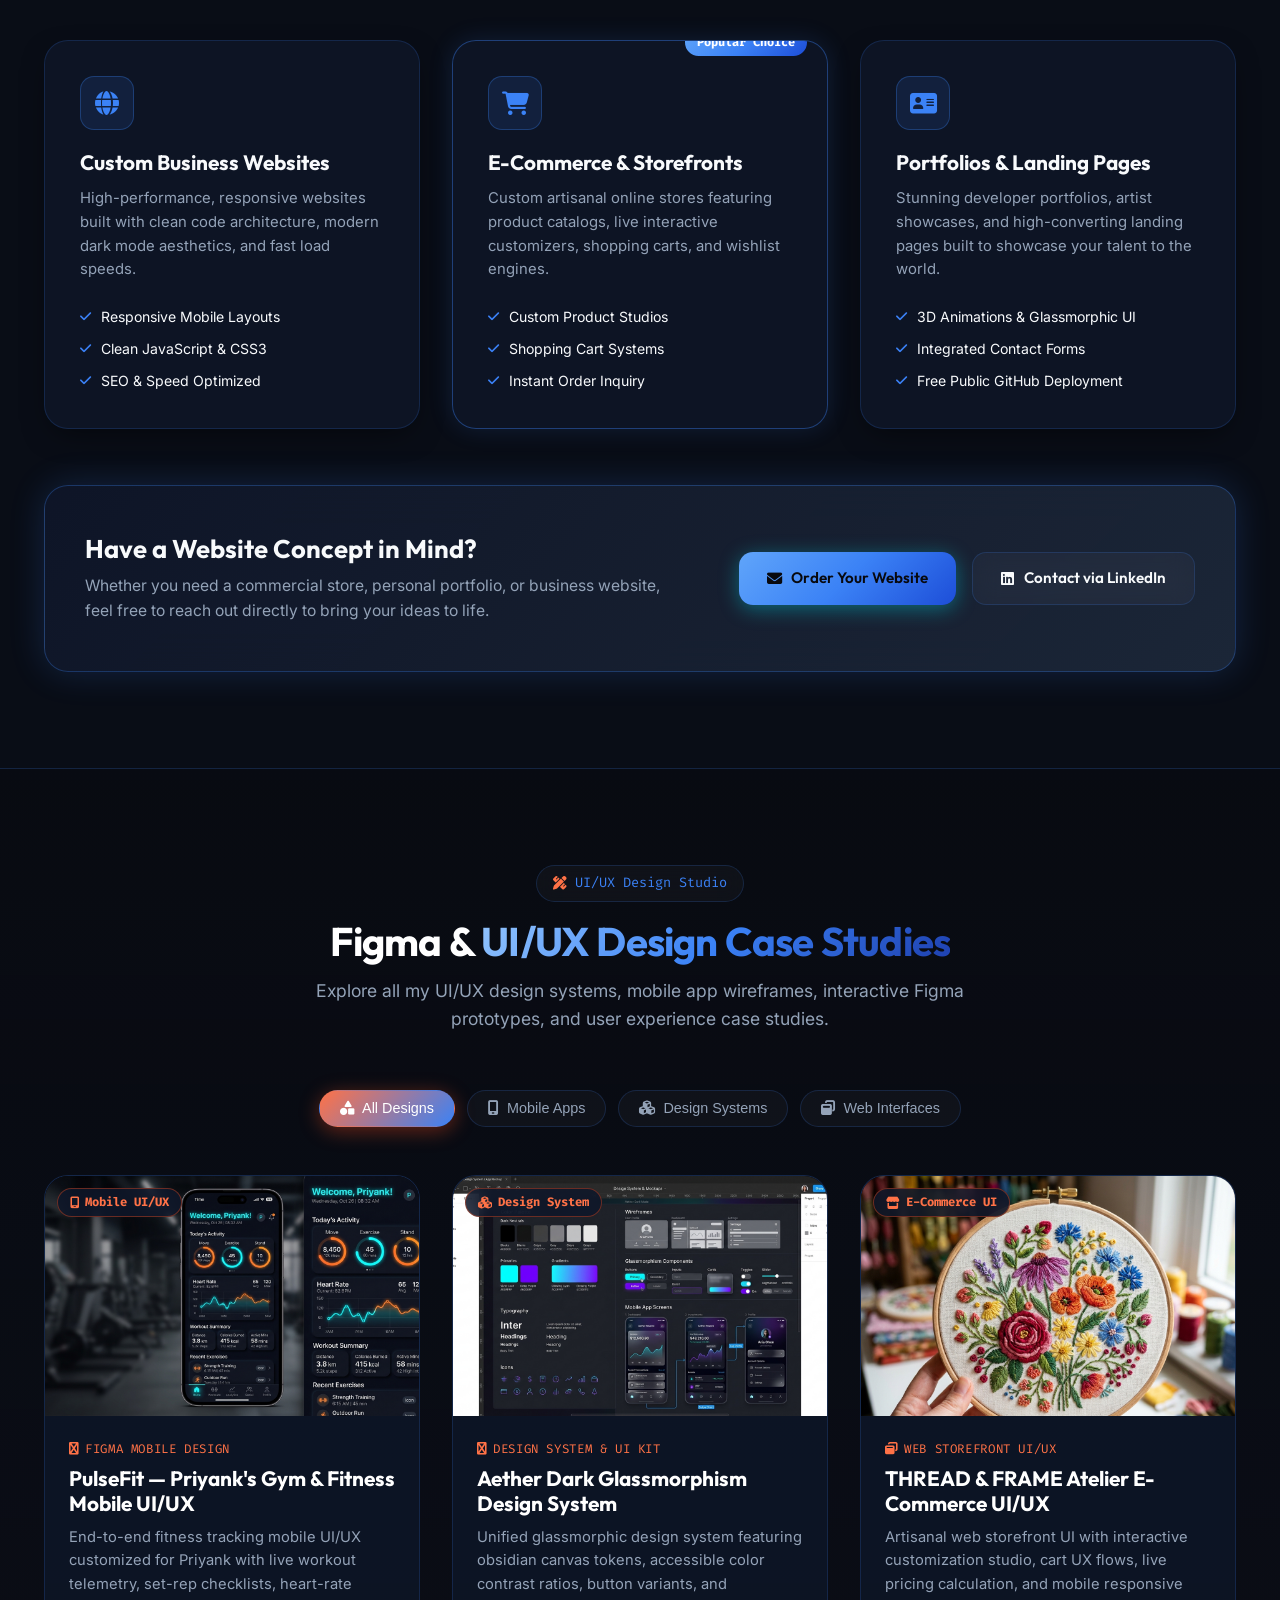
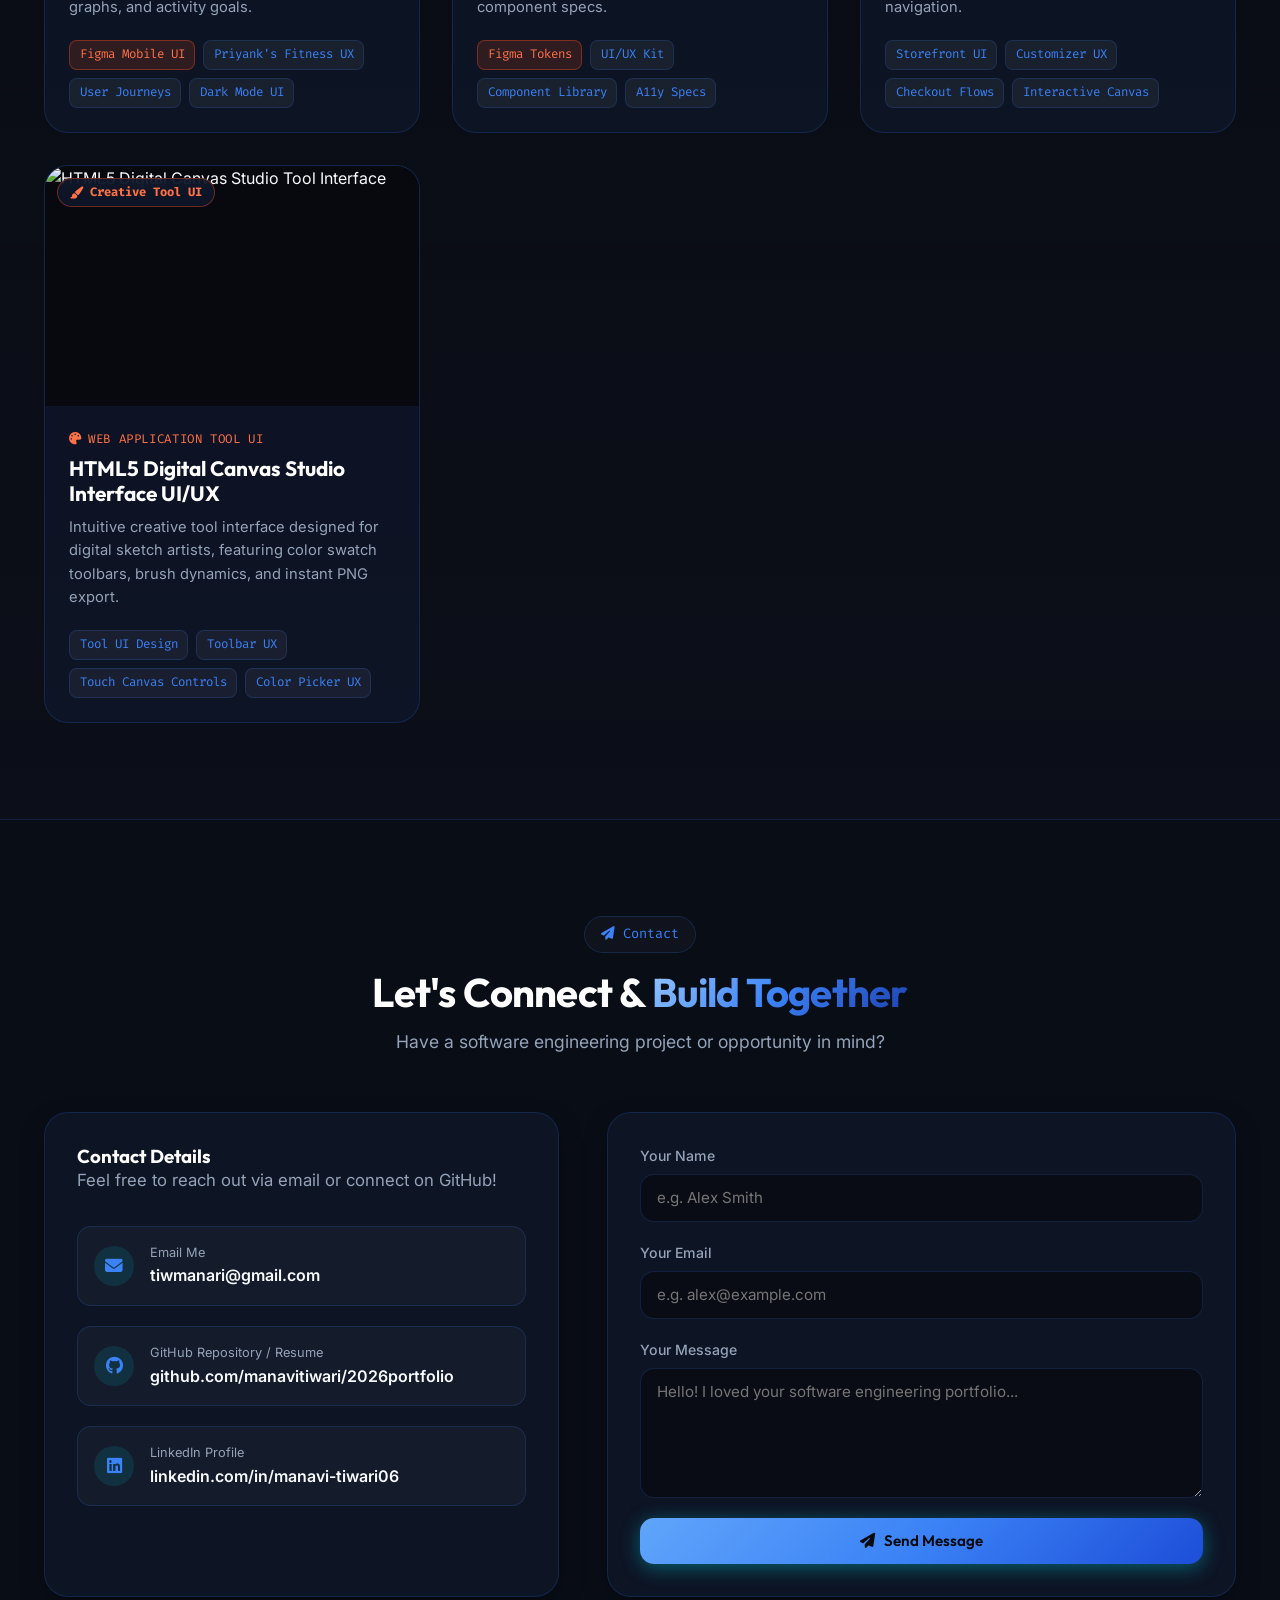
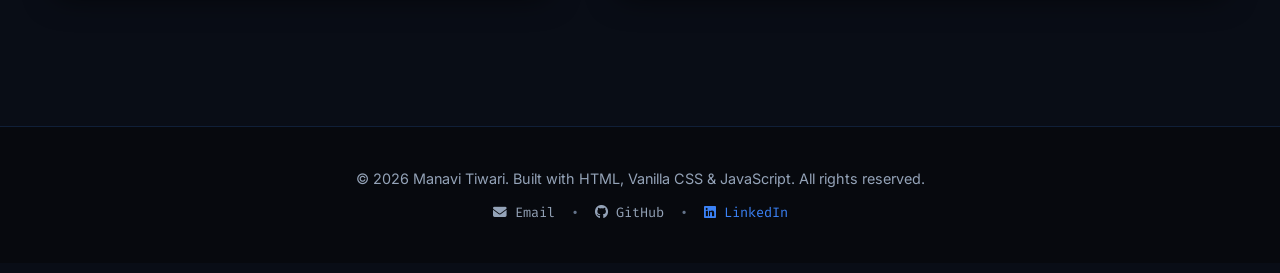
==== commit fdb5daf8: "Enable universal project demo opening with live interactive simulators for all projects" ====
--- a/index.html
+++ b/index.html
@@ -145,7 +145,7 @@
           
           <div class="bio-highlight">
             <i class="fa-solid fa-heart" style="color: var(--accent-pink); margin-right: 0.5rem;"></i>
-            <strong>Extra-Curricular Hobbies:</strong> In my free time outside of coding, <em>I love to draw pencil & charcoal sketches, stitch hand embroidery, create Mehndi henna designs, and pour resin art 🎨🧵🌿💎!</em>
+            <strong>Extra-Curricular Hobbies:</strong> In my free time outside of coding, <em>I love to draw pencil & charcoal sketches, stitch hand embroidery, and create Mehndi henna designs 🎨🧵🌿!</em>
           </div>
         </div>
 
@@ -306,18 +306,18 @@
 
       <div class="projects-grid">
         <!-- Project Card 1: Commercial E-Commerce Website -->
-        <div class="project-card" data-category="web">
+        <div class="project-card" data-category="web opensource" data-demo-type="store">
           <div class="project-img-wrapper">
-            <img src="assets/resin_art_framed.jpg?v=1" alt="THREAD & FRAME Commercial E-Commerce Website" class="project-img">
+            <img src="assets/hand_embroidery.jpg" alt="THREAD & FRAME Commercial E-Commerce Website" class="project-img">
             <div class="project-overlay">
-              <a href="https://manavitiwari.github.io/commercial-website/" target="_blank" rel="noopener noreferrer" class="btn btn-primary btn-sm"><i class="fa-solid fa-arrow-up-right-from-square"></i> Live Store Demo</a>
-              <a href="https://github.com/manavitiwari/commercial-website" target="_blank" rel="noopener noreferrer" class="btn btn-secondary btn-sm"><i class="fa-brands fa-github"></i> Repository</a>
+              <button class="btn btn-primary btn-sm open-demo-btn" data-demo-type="store" data-demo-title="THREAD & FRAME — Artisanal Store Customizer Demo" data-demo-desc="Interactive e-commerce product customizer simulator featuring dynamic thread color selection, live monogram preview, real-time pricing, and cart checkout."><i class="fa-solid fa-wand-magic-sparkles"></i> Try Customizer Demo</button>
+              <a href="https://manavitiwari.github.io/commercial-website/" target="_blank" rel="noopener noreferrer" class="btn btn-secondary btn-sm"><i class="fa-solid fa-arrow-up-right-from-square"></i> Live Store</a>
             </div>
           </div>
           <div class="project-body">
             <span class="project-category">Commercial E-Commerce</span>
             <h3 class="project-title">THREAD & FRAME Atelier</h3>
-            <p class="project-desc">Full-featured artisanal e-commerce web app & interactive customizer for hand-embroidered denim, resin preservation, sketch commissions, and handcrafted decor.</p>
+            <p class="project-desc">Full-featured artisanal e-commerce web app & interactive customizer for hand-embroidered denim, sketch commissions, and handcrafted decor.</p>
             <div class="tech-tags">
               <span class="tag">HTML5 / Vanilla CSS3</span>
               <span class="tag">JavaScript ES6</span>
@@ -326,11 +326,13 @@
             </div>
           </div>
         </div>
-        <div class="project-card" data-category="web">
+
+        <!-- Project Card 2: Aether Analytics Dashboard -->
+        <div class="project-card" data-category="web opensource" data-demo-type="telemetry">
           <div class="project-img-wrapper">
             <img src="assets/project_preview.jpg" alt="Aether Analytics Dashboard" class="project-img">
             <div class="project-overlay">
-              <button class="btn btn-primary btn-sm open-demo-btn" data-demo-title="Aether Analytics Real-Time Dashboard" data-demo-desc="Interactive real-time telemetry dashboard simulation featuring dark glassmorphic metric cards, active user counters, live latency trackers, and performance charts."><i class="fa-solid fa-chart-line"></i> Launch Live Demo</button>
+              <button class="btn btn-primary btn-sm open-demo-btn" data-demo-type="telemetry" data-demo-title="Aether Analytics Real-Time Dashboard" data-demo-desc="Interactive real-time telemetry dashboard simulation featuring dark glassmorphic metric cards, active user counters, live latency trackers, and performance charts."><i class="fa-solid fa-chart-line"></i> Launch Live Demo</button>
               <a href="https://github.com/manavitiwari/2026portfolio" target="_blank" rel="noopener noreferrer" class="btn btn-secondary btn-sm"><i class="fa-brands fa-github"></i> Repository</a>
             </div>
           </div>
@@ -346,12 +348,12 @@
           </div>
         </div>
 
-        <!-- Project Card 2 -->
-        <div class="project-card" data-category="creative">
+        <!-- Project Card 3: HTML5 Digital Canvas Studio -->
+        <div class="project-card" data-category="creative opensource web" data-demo-type="canvas">
           <div class="project-img-wrapper">
             <img src="assets/pencil_sketch_portrait.jpg" alt="HTML5 Canvas Art Studio" class="project-img">
             <div class="project-overlay">
-              <a href="#extracurricular" class="btn btn-primary btn-sm"><i class="fa-solid fa-paint-brush"></i> Open Studio</a>
+              <button class="btn btn-primary btn-sm open-demo-btn" data-demo-type="canvas" data-demo-title="HTML5 Digital Canvas Studio — Live Drawing Pad" data-demo-desc="Interactive digital sketching suite with custom brush dynamic stroke engine, neon color picker, eraser mode, and instant PNG artwork download."><i class="fa-solid fa-paint-brush"></i> Launch Canvas Demo</button>
               <a href="https://github.com/manavitiwari/2026portfolio" target="_blank" rel="noopener noreferrer" class="btn btn-secondary btn-sm"><i class="fa-brands fa-github"></i> Repository</a>
             </div>
           </div>
@@ -367,23 +369,24 @@
           </div>
         </div>
 
-        <!-- Project Card 3 -->
-        <div class="project-card" data-category="creative">
+        <!-- Project Card 4: PulseFit Smart Gym & Workout Tracker -->
+        <div class="project-card" data-category="web creative opensource" data-demo-type="gym">
           <div class="project-img-wrapper">
-            <img src="assets/sketch_glasses_raw.jpg" alt="Canvas Sketchbook Studio" class="project-img">
+            <img src="assets/gym_uiux_priyank_design.jpg" alt="PulseFit Priyank Gym & Fitness Mobile Dashboard" class="project-img">
             <div class="project-overlay">
-              <a href="#extracurricular" class="btn btn-primary btn-sm"><i class="fa-solid fa-paint-brush"></i> Draw Now</a>
+              <button class="btn btn-primary btn-sm open-demo-btn" data-demo-type="gym" data-demo-title="PulseFit — Priyank's Gym & Fitness Interactive App Demo" data-demo-desc="Interactive live prototype for Priyank's customized fitness app featuring real-time telemetry, timer, calories counter, and set-rep checklist."><i class="fa-solid fa-heart-pulse"></i> Launch Gym Demo</button>
               <a href="https://github.com/manavitiwari/2026portfolio" target="_blank" rel="noopener noreferrer" class="btn btn-secondary btn-sm"><i class="fa-brands fa-github"></i> Repository</a>
             </div>
           </div>
           <div class="project-body">
-            <span class="project-category">Creative & Art</span>
-            <h3 class="project-title">Canvas Sketchbook Studio</h3>
-            <p class="project-desc">Digital drawing workspace with neon color palettes, custom brush pressure size controls, eraser, and PNG export capabilities.</p>
+            <span class="project-category">Mobile & Fitness App</span>
+            <h3 class="project-title">PulseFit — Smart Gym & Workout Tracker</h3>
+            <p class="project-desc">Interactive mobile fitness application featuring personalized 'Welcome Priyank' workout dashboard, live telemetry, pulsing heart rate monitor, and set-rep checklist tracking.</p>
             <div class="tech-tags">
-              <span class="tag">HTML5 Canvas</span>
-              <span class="tag">Drawing API</span>
-              <span class="tag">Digital Art</span>
+              <span class="tag">JavaScript ES6</span>
+              <span class="tag">Live Telemetry</span>
+              <span class="tag">Priyank Fitness UX</span>
+              <span class="tag">Interactive Tracker</span>
             </div>
           </div>
         </div>
@@ -668,7 +671,7 @@
       <div class="section-header">
         <div class="section-badge"><i class="fa-solid fa-palette"></i> Extra-Curricular Activities</div>
         <h2 class="section-title">My Original <span class="gradient-craft">Camera Sketches</span></h2>
-        <p class="section-desc">Outside of software engineering, I love drawing pencil & charcoal sketches, stitching hand embroidery, creating Mehndi art, and pouring resin craft.</p>
+        <p class="section-desc">Outside of software engineering, I love drawing pencil & charcoal sketches, stitching hand embroidery, and creating Mehndi art.</p>
       </div>
 
       <!-- Category Subnav Filter Tabs -->
@@ -677,7 +680,6 @@
         <button class="art-tab-btn" data-art-filter="sketch"><i class="fa-solid fa-pencil"></i> Manavi's Sketches</button>
         <button class="art-tab-btn" data-art-filter="embroidery"><i class="fa-solid fa-scissors"></i> Hand Embroidery</button>
         <button class="art-tab-btn" data-art-filter="mehndi"><i class="fa-solid fa-spa"></i> Mehndi Art</button>
-        <button class="art-tab-btn" data-art-filter="resin"><i class="fa-solid fa-gem"></i> Resin Art</button>
       </div>
 
       <!-- Creative Arts & Manavi's Unedited Original Camera Sketches Grid -->
@@ -742,26 +744,6 @@
               <span class="tag">Mehndi Design</span>
               <span class="tag">Henna Art</span>
               <span class="tag">Mandala</span>
-            </div>
-          </div>
-        </div>
-
-        <!-- 7. Resin Art Card (Original Framed Photo) -->
-        <div class="art-card" data-art-category="resin" data-img="assets/resin_art_framed.jpg?v=1" data-title="Lord Ganesha Handcrafted Resin Canvas Art" data-category-name="Manavi Original Resin Art" data-desc="Framed original photo of custom 3D Lord Ganesha resin sculpture art on canvas with lotus petals and stone embellishments, signed Manavi.">
-          <div class="art-img-wrapper">
-            <img src="assets/resin_art_framed.jpg?v=1" alt="Lord Ganesha Resin Art Original Photo by Manavi" class="art-img">
-            <div class="art-overlay">
-              <span class="btn btn-primary btn-sm"><i class="fa-solid fa-expand"></i> View Resin Art</span>
-            </div>
-          </div>
-          <div class="art-body">
-            <span class="art-category-label"><i class="fa-solid fa-gem"></i> Resin Art</span>
-            <h3 class="art-title">Lord Ganesha Handcrafted Resin Canvas Art</h3>
-            <p class="art-desc">Framed original photo of custom 3D Lord Ganesha resin & clay art on canvas, signed Manavi.</p>
-            <div class="tech-tags">
-              <span class="tag">Resin Art</span>
-              <span class="tag">Ganesha Canvas</span>
-              <span class="tag">Signed Original</span>
             </div>
           </div>
         </div>
@@ -833,7 +815,7 @@
         <article class="glass-card blog-card">
           <div class="blog-date"><i class="fa-regular fa-calendar"></i> August 2026 • 5 min read</div>
           <h3 class="blog-title">Building Interactive Product Customizers in Vanilla JavaScript</h3>
-          <p class="blog-excerpt">How we architected a lightweight, zero-dependency canvas customizer for denim embroidery and resin preservation e-commerce web apps.</p>
+          <p class="blog-excerpt">How we architected a lightweight, zero-dependency canvas customizer for denim embroidery and custom commissions in e-commerce web apps.</p>
           <div class="blog-footer">
             <span class="tag">JavaScript</span>
             <span class="tag">Frontend Architecture</span>
@@ -980,7 +962,7 @@
             <div class="uiux-badge-tag"><i class="fa-solid fa-cubes"></i> Design System</div>
             <div class="uiux-overlay" style="display: flex; gap: 0.5rem; flex-wrap: wrap; justify-content: center;">
               <span class="btn btn-primary btn-sm"><i class="fa-solid fa-expand"></i> Case Study</span>
-              <button class="btn btn-secondary btn-sm open-demo-btn" data-demo-type="telemetry" data-demo-title="Aether Dark Glassmorphism Design System Demo" data-demo-desc="Interactive component library and telemetry metrics dashboard prototype."><i class="fa-solid fa-play"></i> Launch Demo</button>
+              <button class="btn btn-secondary btn-sm open-demo-btn" data-demo-type="system" data-demo-title="Aether Dark Glassmorphism Design System Demo" data-demo-desc="Interactive component library and design system UI kit explorer."><i class="fa-solid fa-play"></i> Launch Demo</button>
             </div>
           </div>
           <div class="uiux-body">
@@ -997,13 +979,14 @@
         </div>
 
         <!-- 3. THREAD & FRAME Atelier E-Commerce UI/UX Storefront -->
-        <div class="uiux-card art-card" data-uiux-category="web" data-img="assets/resin_art_framed.jpg?v=1" data-title="THREAD & FRAME Atelier — E-Commerce Customizer UI/UX" data-category-name="E-Commerce Web UI/UX" data-desc="User-centric e-commerce UI/UX experience for an artisanal customizer storefront, featuring custom canvas customizer controls, product filtering, shopping cart drawer, and checkout micro-interactions.">
+        <div class="uiux-card art-card" data-uiux-category="web" data-img="assets/hand_embroidery.jpg" data-title="THREAD & FRAME Atelier — E-Commerce Customizer UI/UX" data-category-name="E-Commerce Web UI/UX" data-desc="User-centric e-commerce UI/UX experience for an artisanal customizer storefront, featuring custom canvas customizer controls, product filtering, shopping cart drawer, and checkout micro-interactions.">
           <div class="uiux-img-wrapper">
-            <img src="assets/resin_art_framed.jpg?v=1" alt="THREAD & FRAME E-Commerce UI/UX Storefront" class="uiux-img">
+            <img src="assets/hand_embroidery.jpg" alt="THREAD & FRAME E-Commerce UI/UX Storefront" class="uiux-img">
             <div class="uiux-badge-tag"><i class="fa-solid fa-store"></i> E-Commerce UI</div>
             <div class="uiux-overlay" style="display: flex; gap: 0.5rem; flex-wrap: wrap; justify-content: center;">
               <span class="btn btn-primary btn-sm"><i class="fa-solid fa-expand"></i> Case Study</span>
-              <a href="https://manavitiwari.github.io/commercial-website/" target="_blank" rel="noopener noreferrer" class="btn btn-secondary btn-sm"><i class="fa-solid fa-arrow-up-right-from-square"></i> Store Demo</a>
+              <button class="btn btn-secondary btn-sm open-demo-btn" data-demo-type="store" data-demo-title="THREAD & FRAME — Artisanal Store Customizer Demo" data-demo-desc="Interactive e-commerce product customizer simulator featuring dynamic thread color selection, live monogram preview, real-time pricing, and cart checkout."><i class="fa-solid fa-wand-magic-sparkles"></i> Try Demo</button>
+              <a href="https://manavitiwari.github.io/commercial-website/" target="_blank" rel="noopener noreferrer" class="btn btn-secondary btn-sm"><i class="fa-solid fa-arrow-up-right-from-square"></i> Store</a>
             </div>
           </div>
           <div class="uiux-body">
@@ -1026,7 +1009,7 @@
             <div class="uiux-badge-tag"><i class="fa-solid fa-paintbrush"></i> Creative Tool UI</div>
             <div class="uiux-overlay" style="display: flex; gap: 0.5rem; flex-wrap: wrap; justify-content: center;">
               <span class="btn btn-primary btn-sm"><i class="fa-solid fa-expand"></i> Case Study</span>
-              <a href="#extracurricular" class="btn btn-secondary btn-sm"><i class="fa-solid fa-paintbrush"></i> Open Studio</a>
+              <button class="btn btn-secondary btn-sm open-demo-btn" data-demo-type="canvas" data-demo-title="HTML5 Digital Canvas Studio — Live Drawing Pad" data-demo-desc="Interactive digital sketching suite with custom brush dynamic stroke engine, neon color picker, eraser mode, and instant PNG artwork download."><i class="fa-solid fa-paint-brush"></i> Launch Demo</button>
             </div>
           </div>
           <div class="uiux-body">
--- a/styles.css
+++ b/styles.css
@@ -1246,6 +1246,7 @@
   transition: var(--transition-normal);
   display: flex;
   flex-direction: column;
+  cursor: pointer;
 }
 
 .project-card:hover {
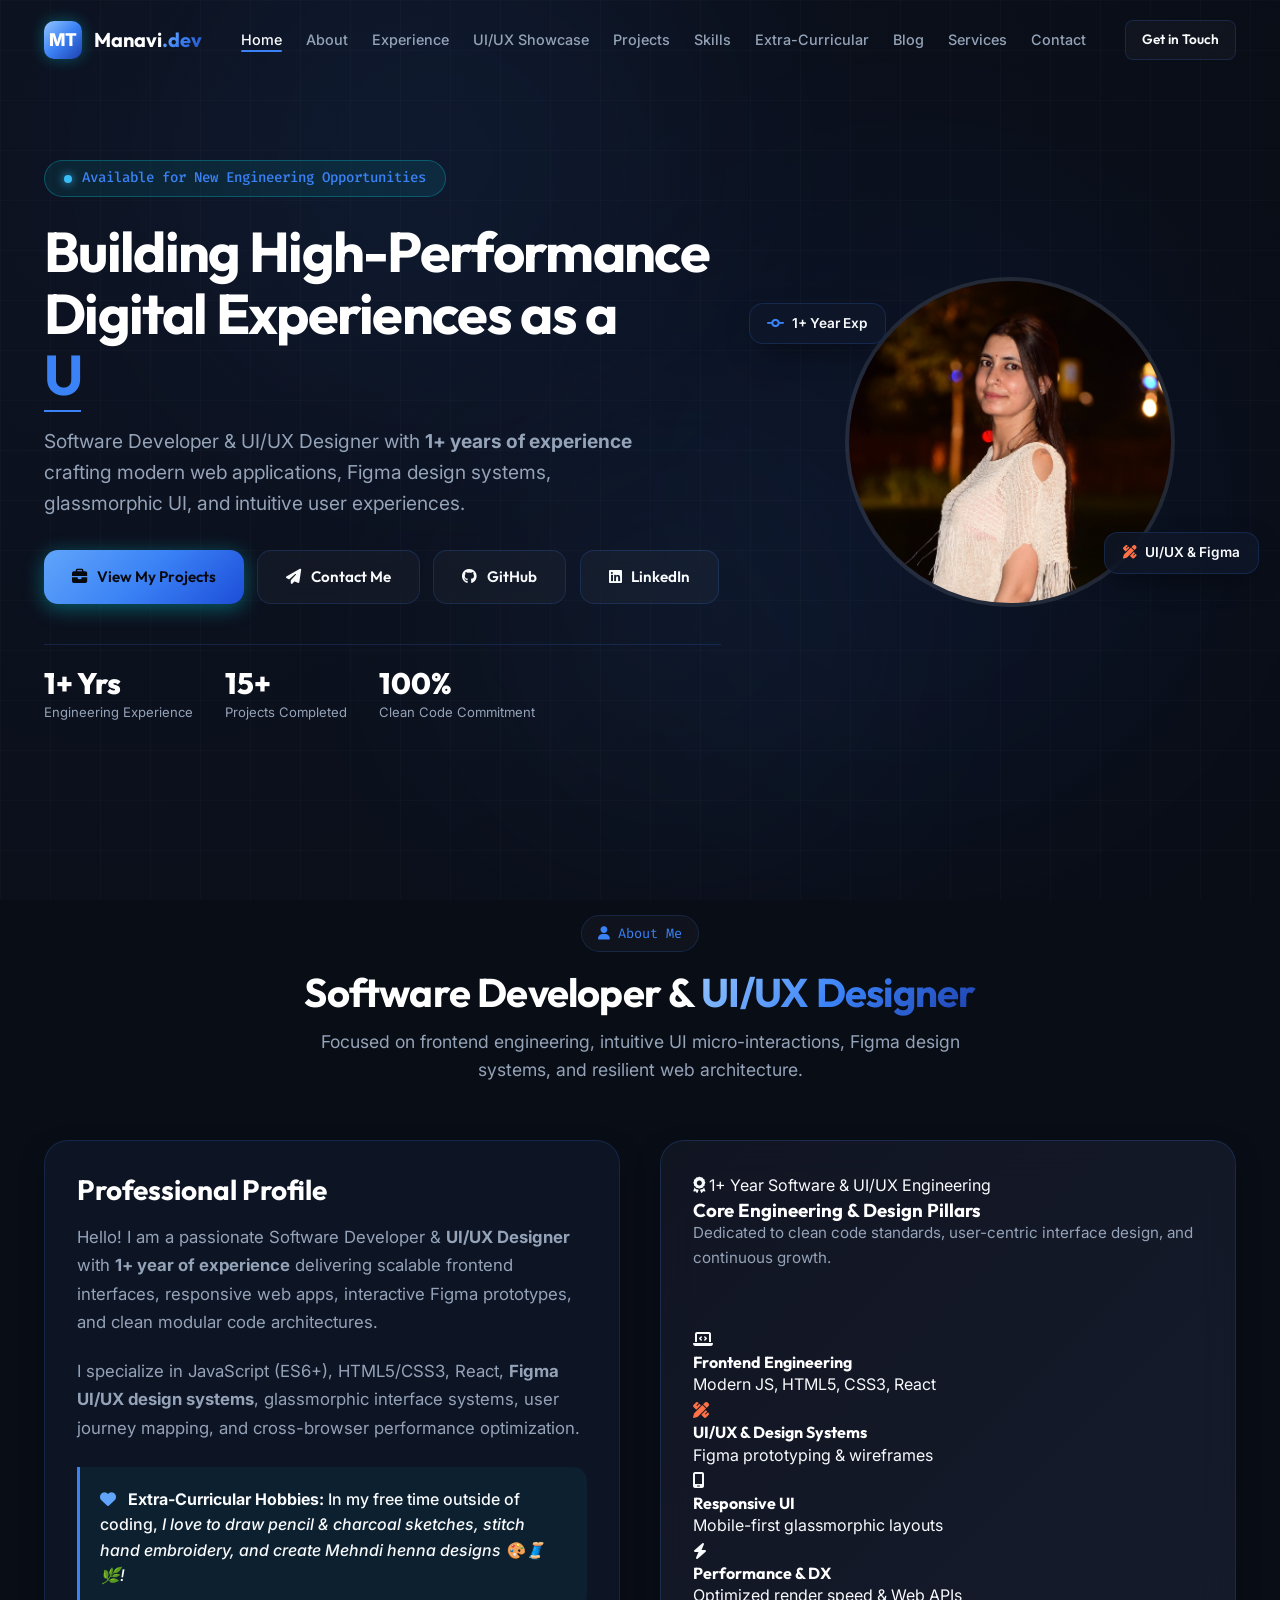
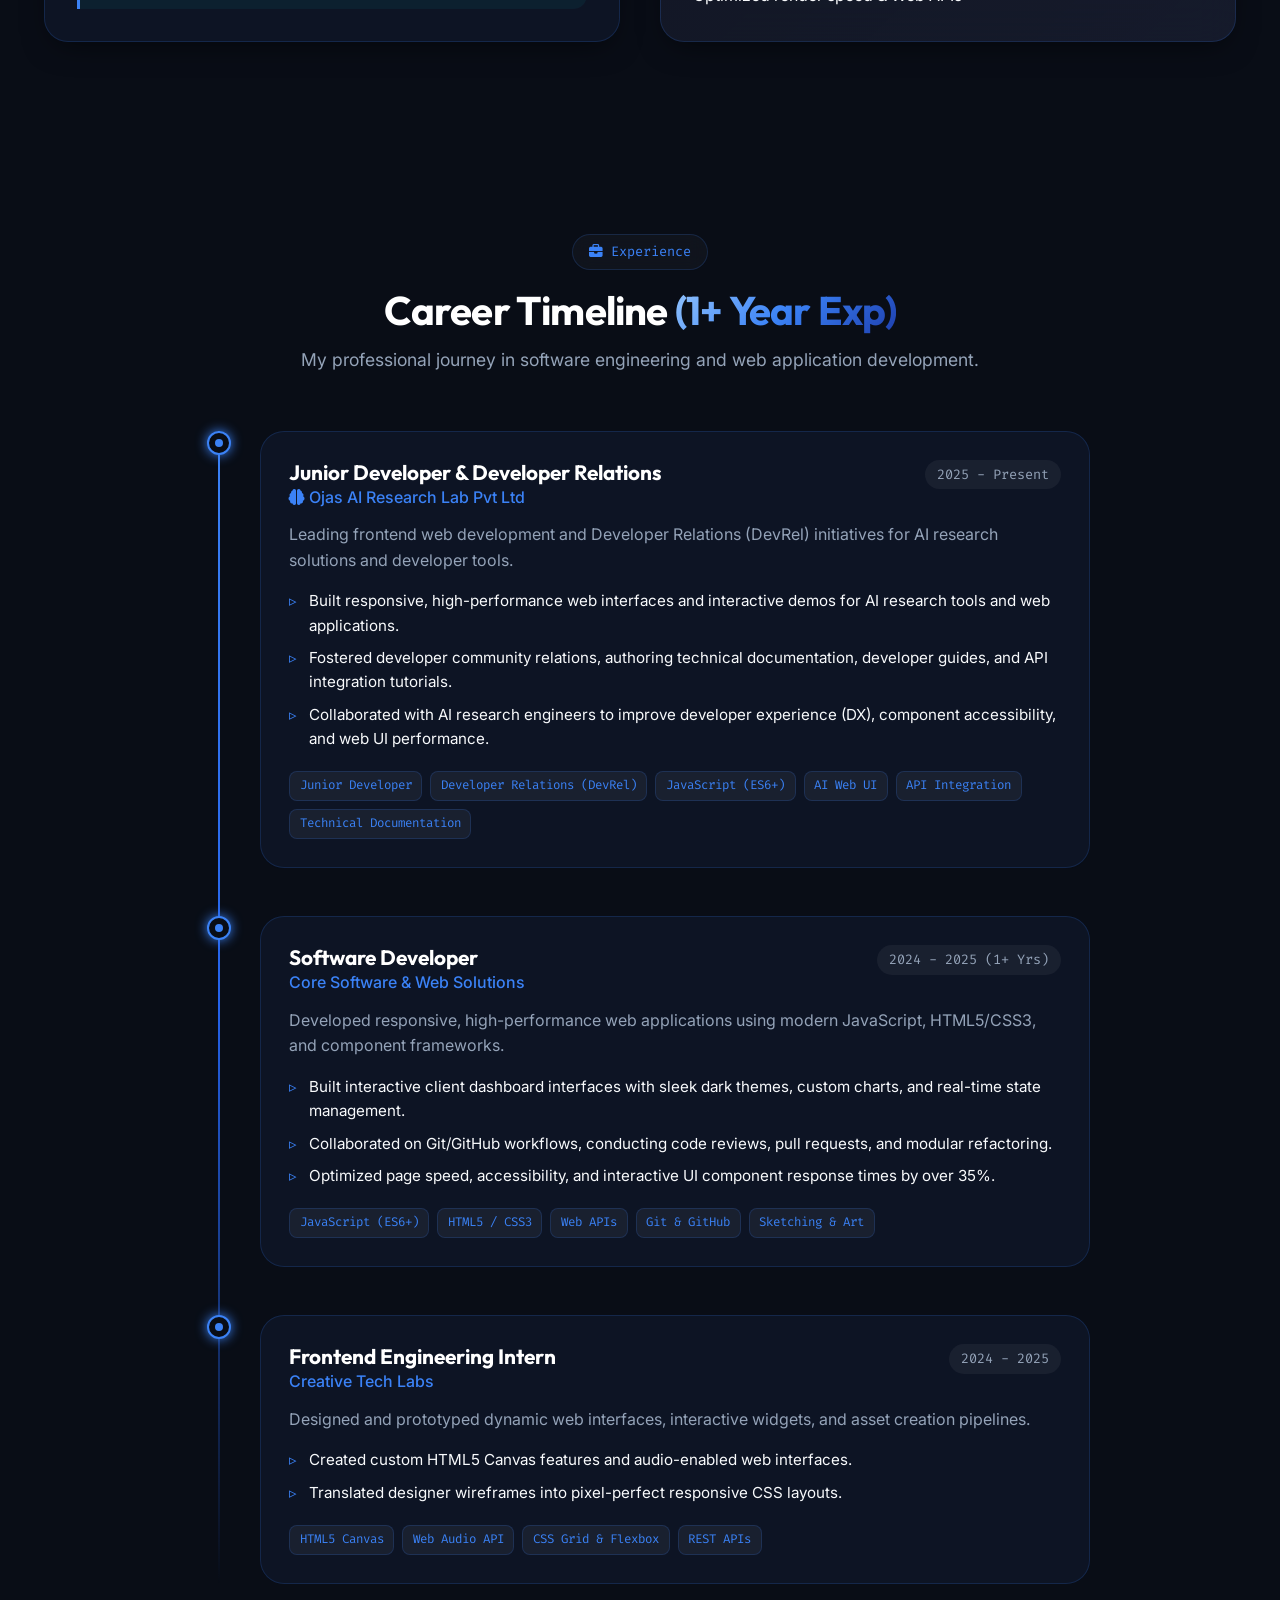
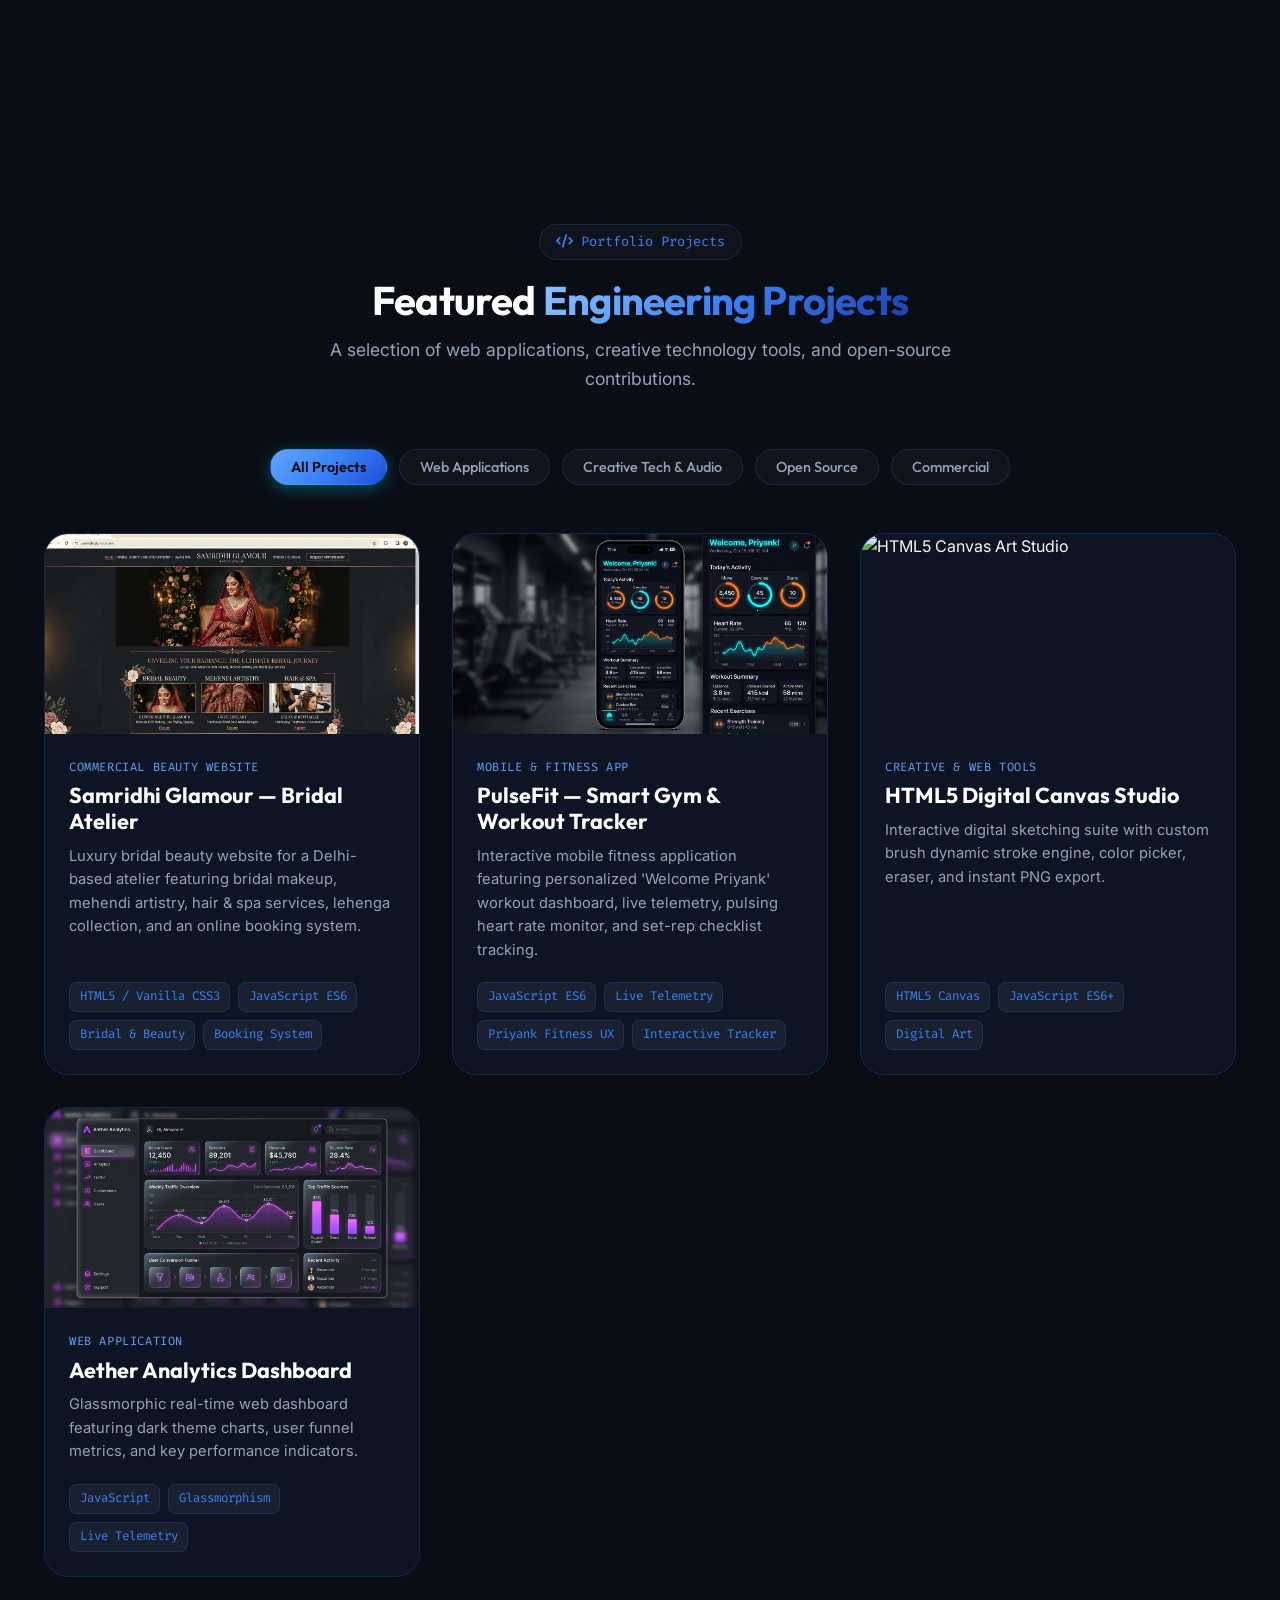
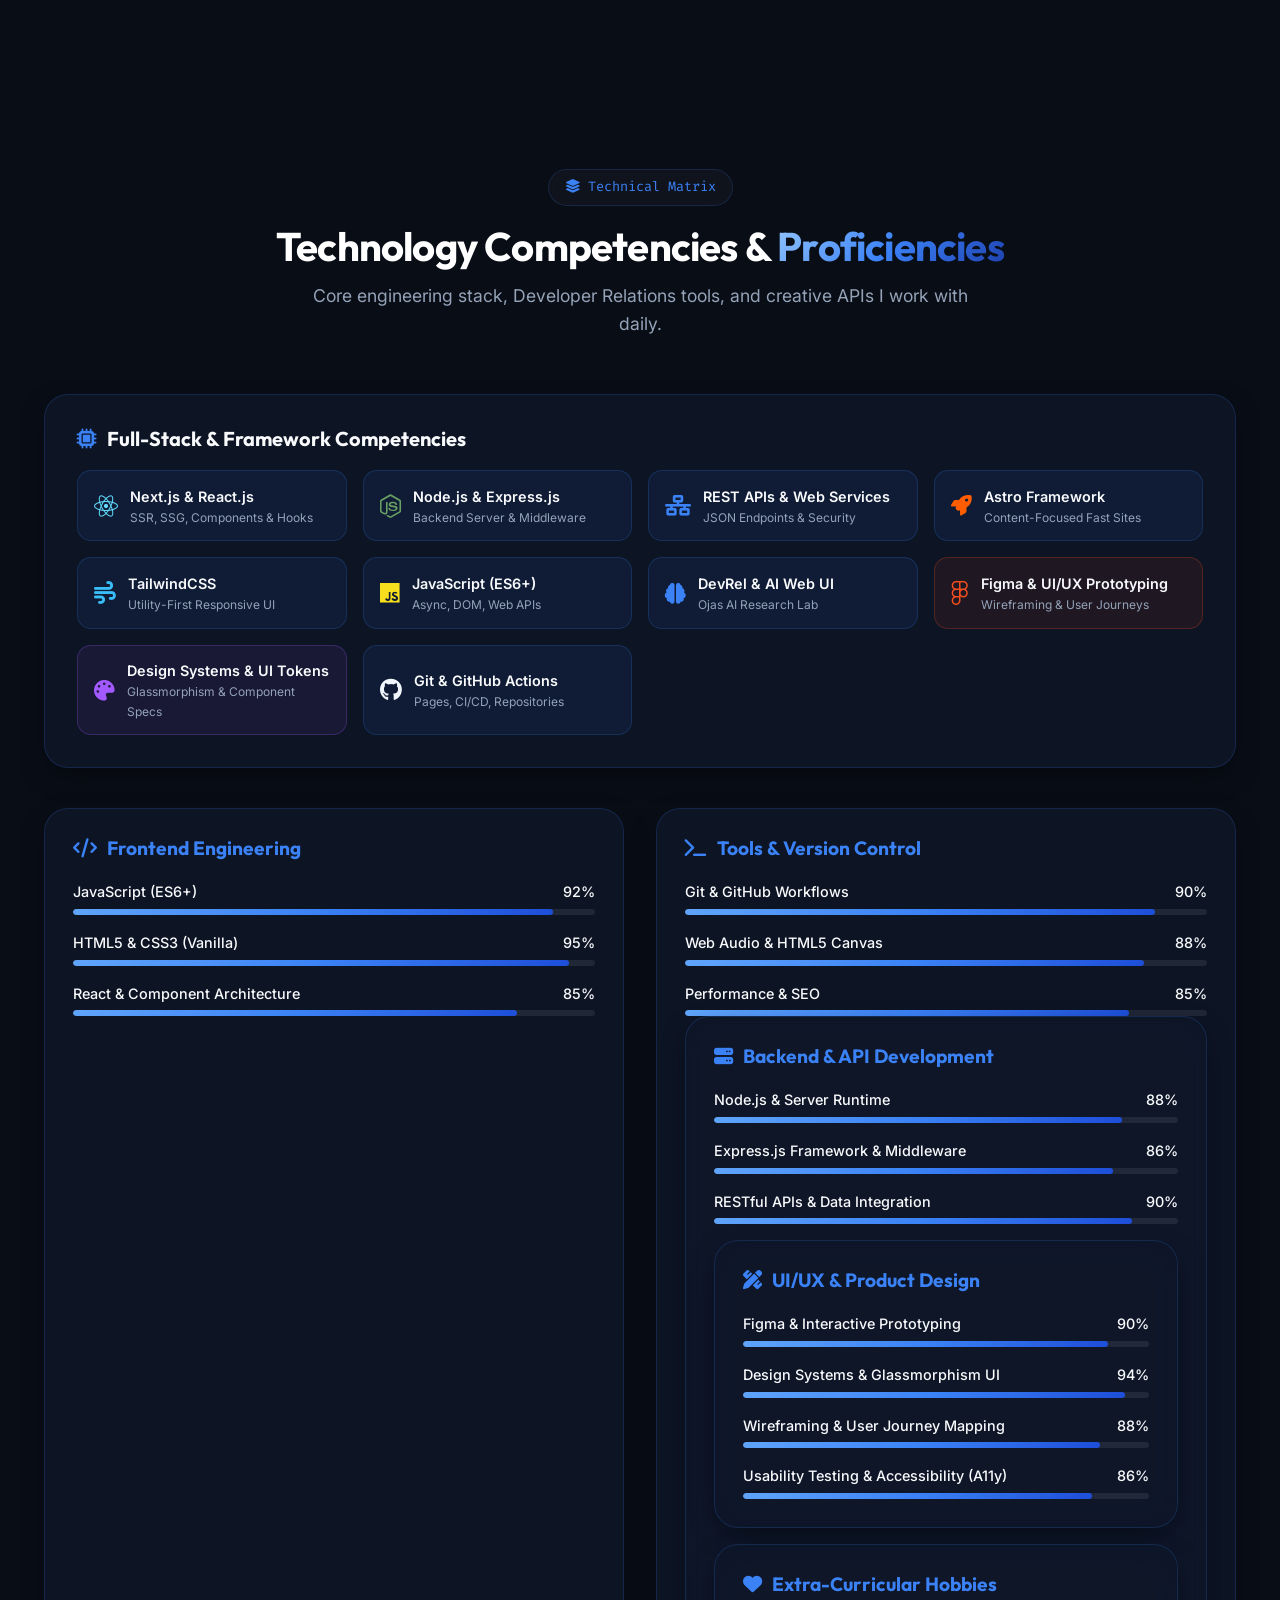
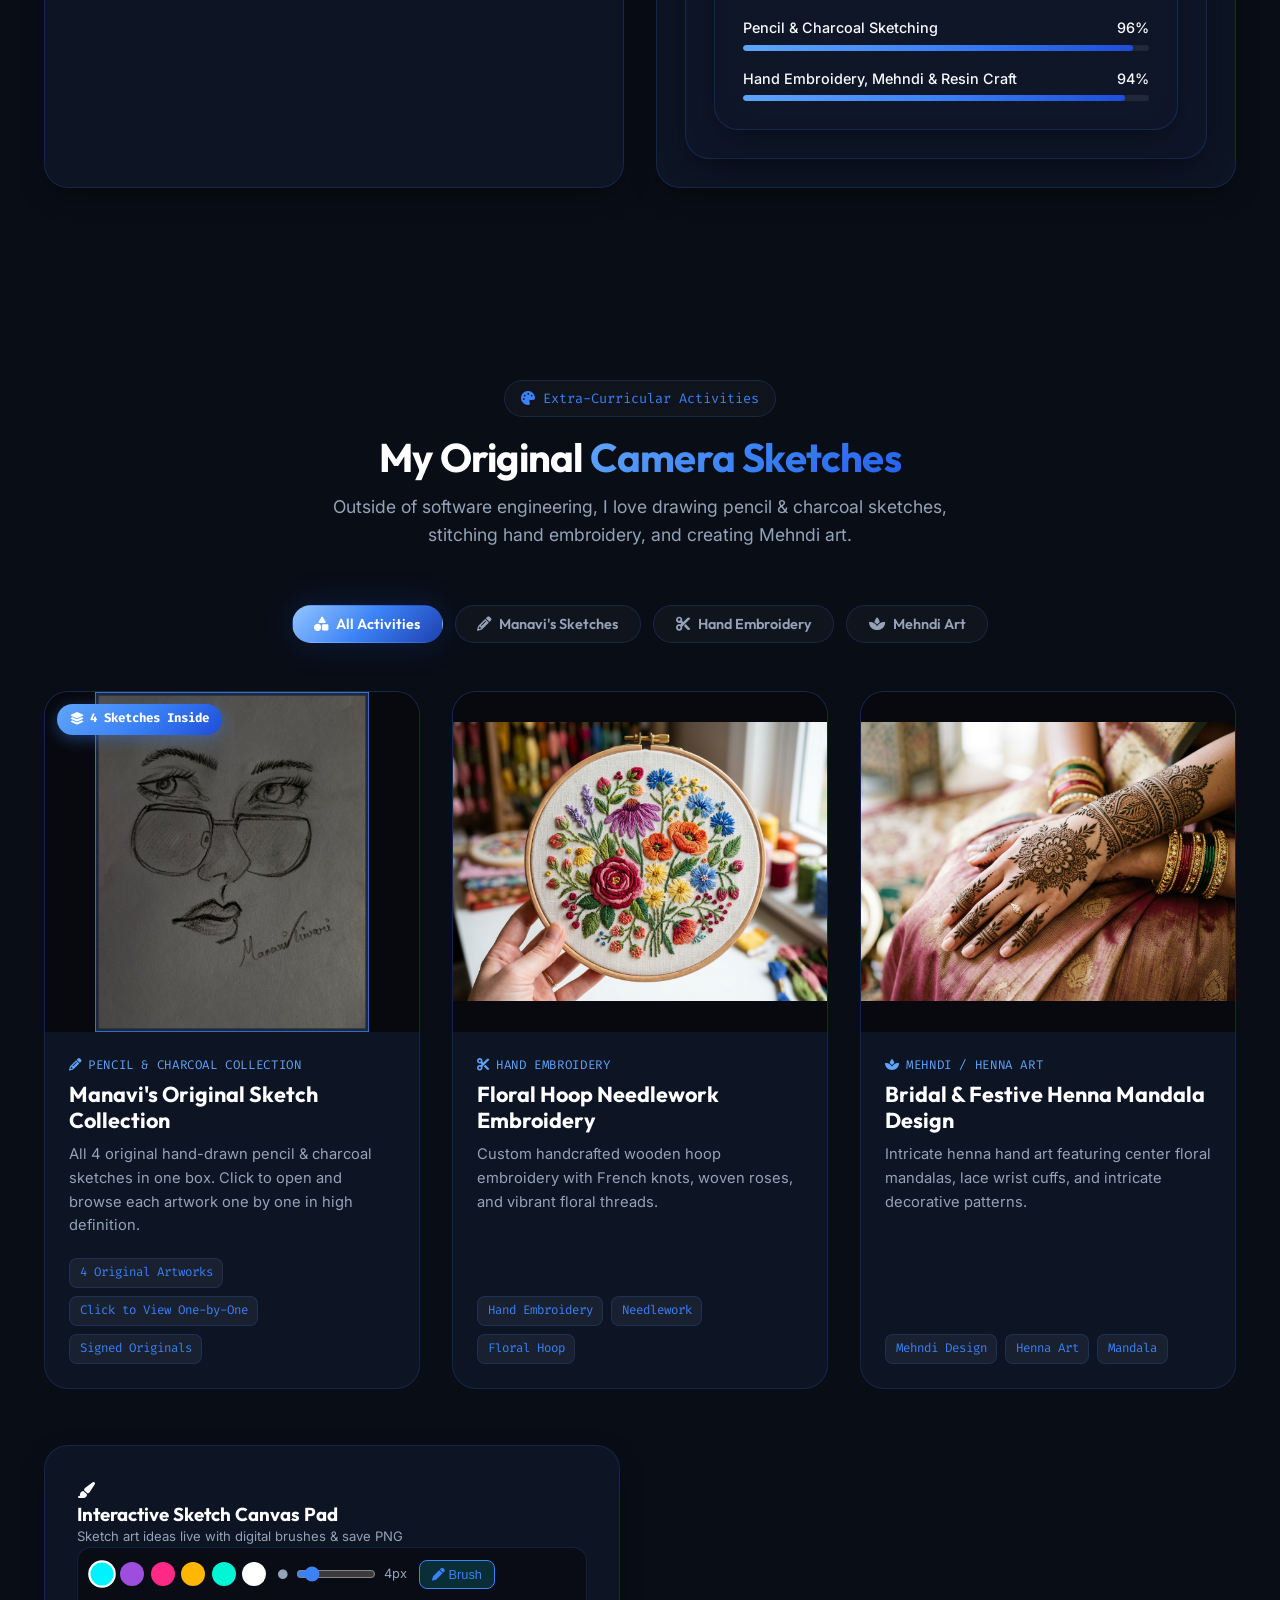
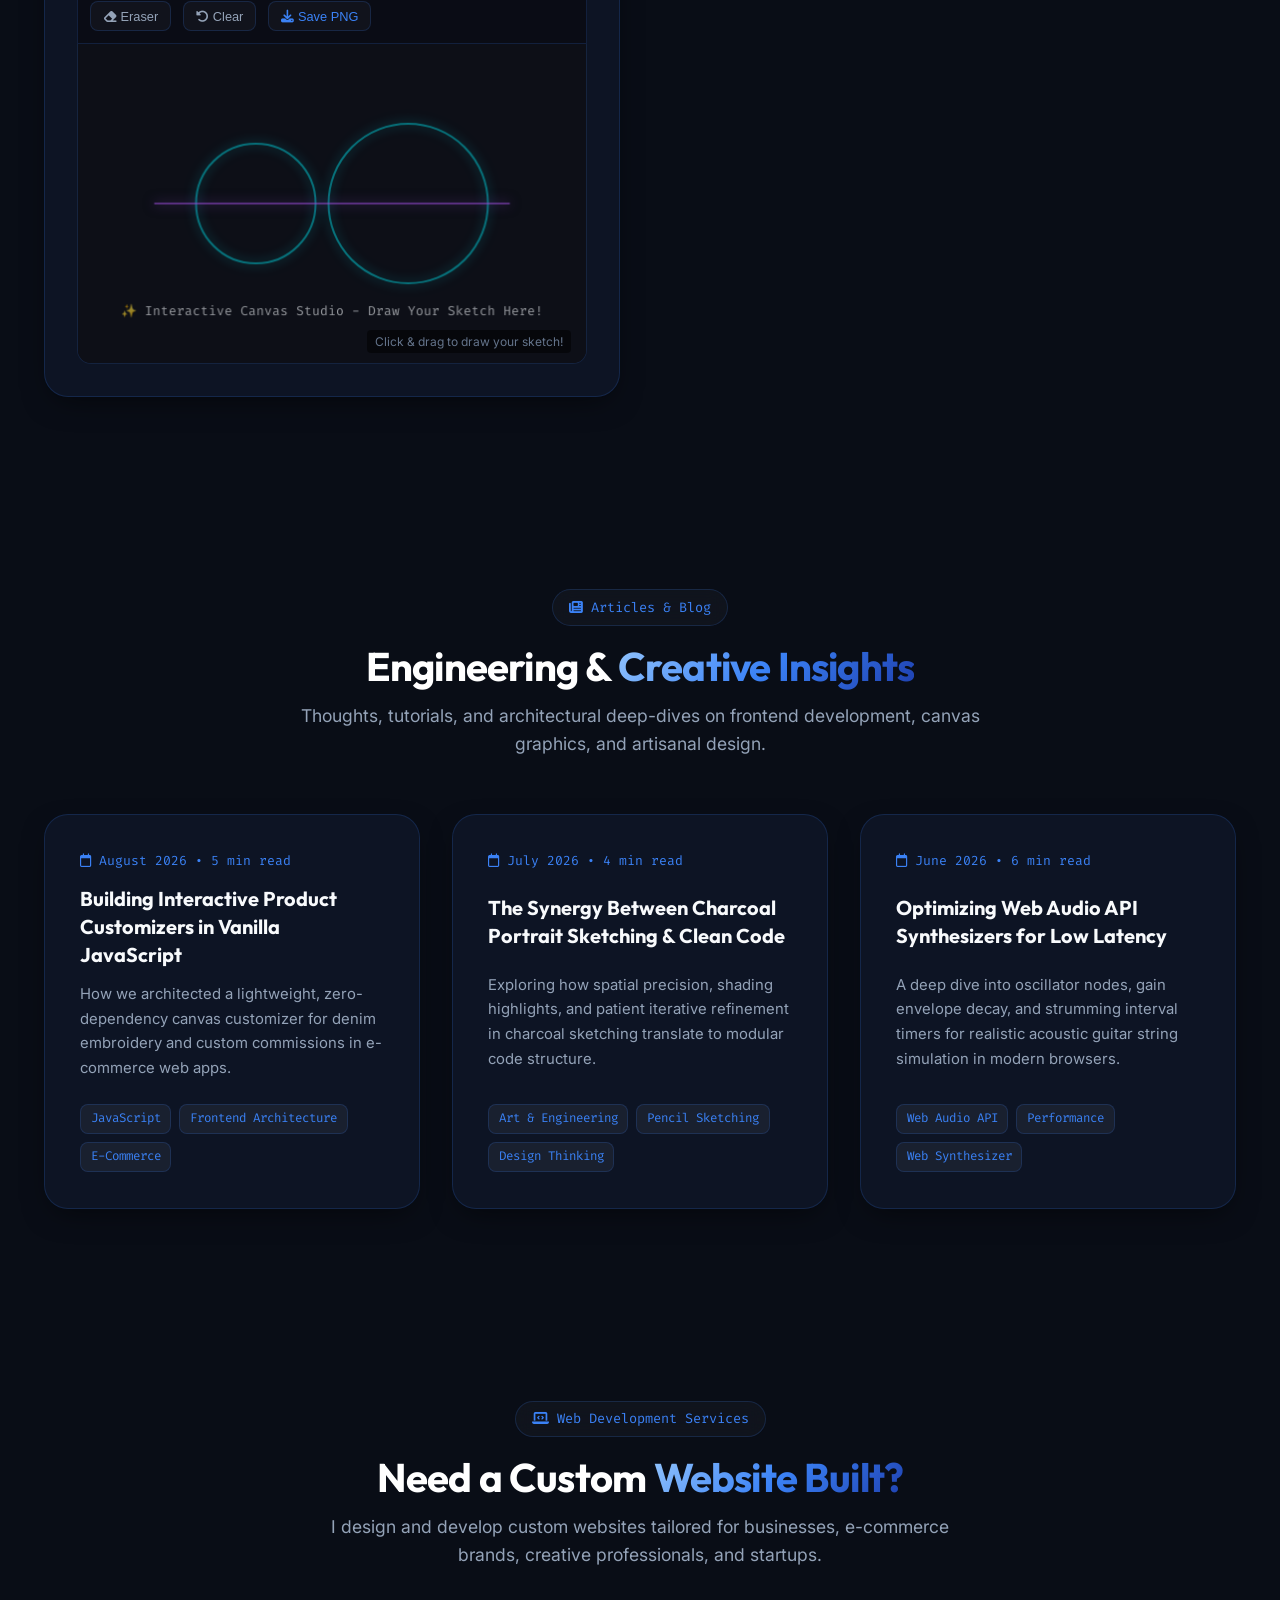
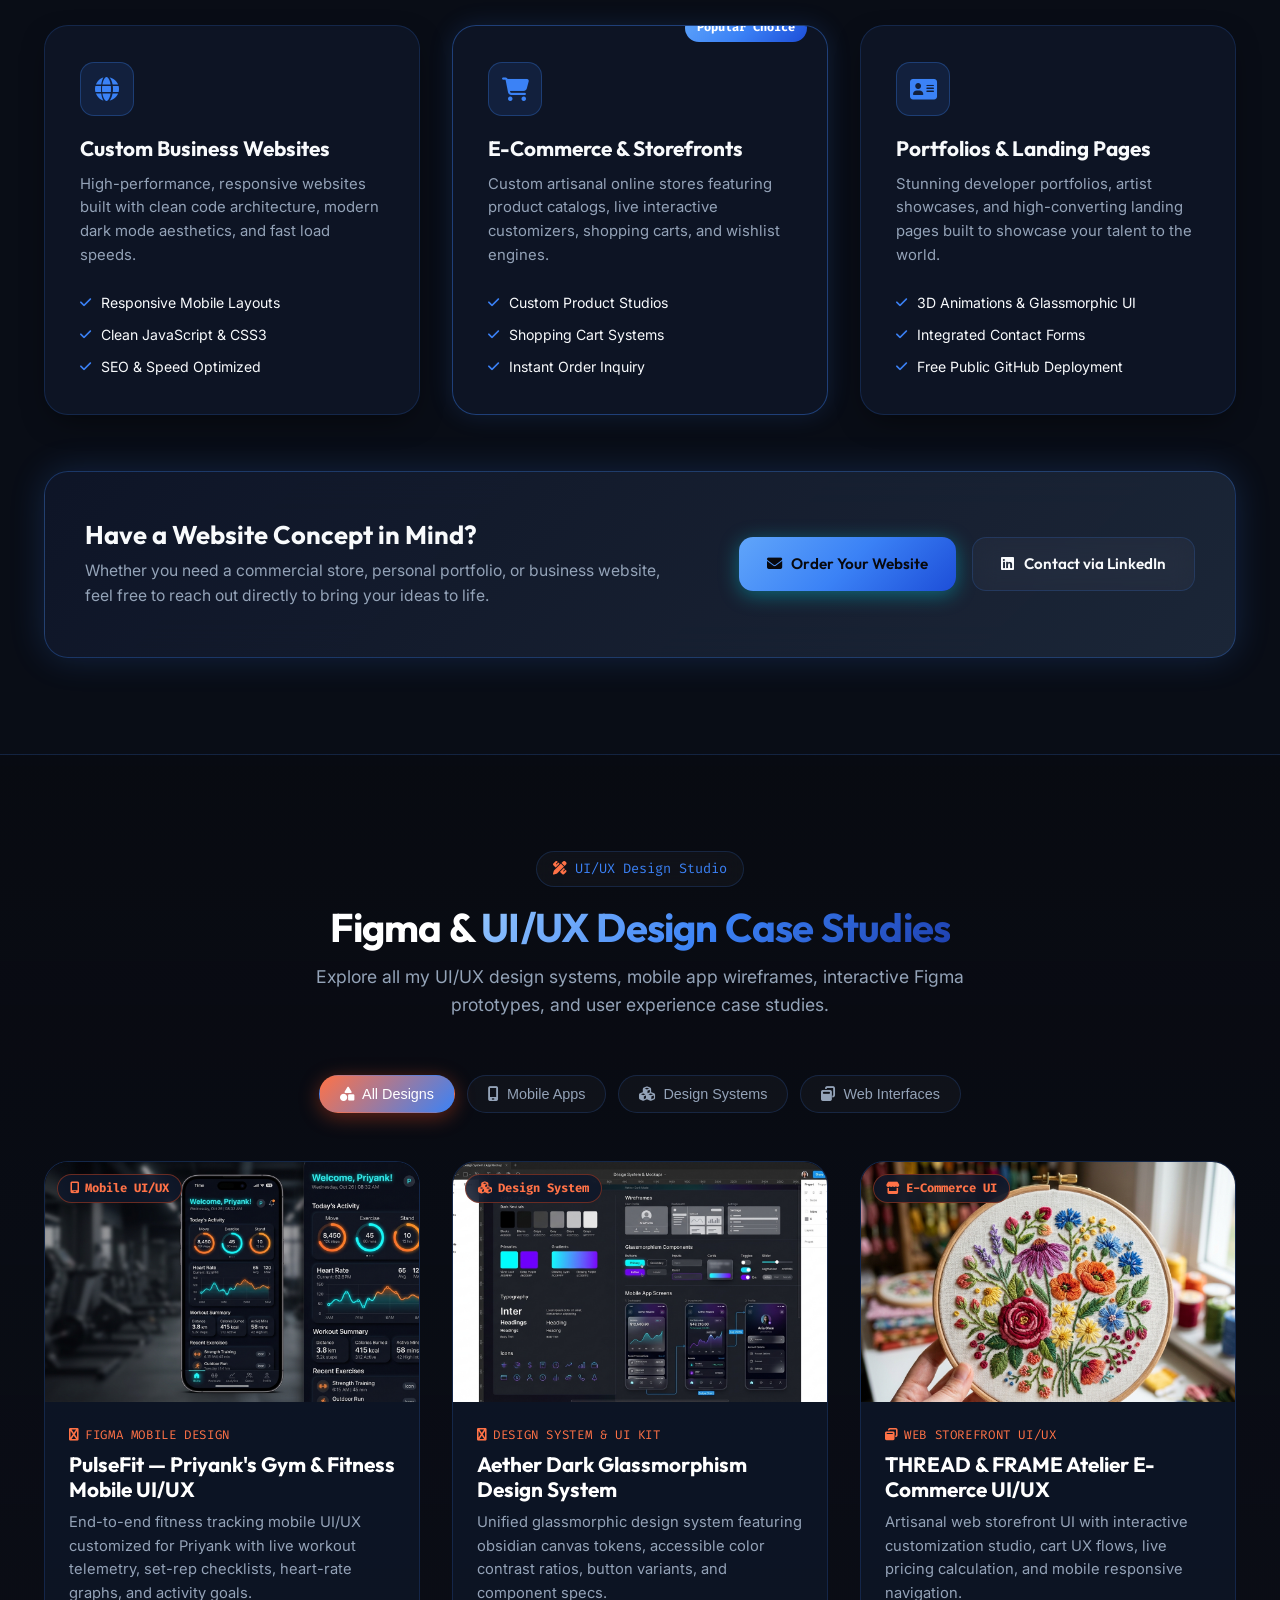
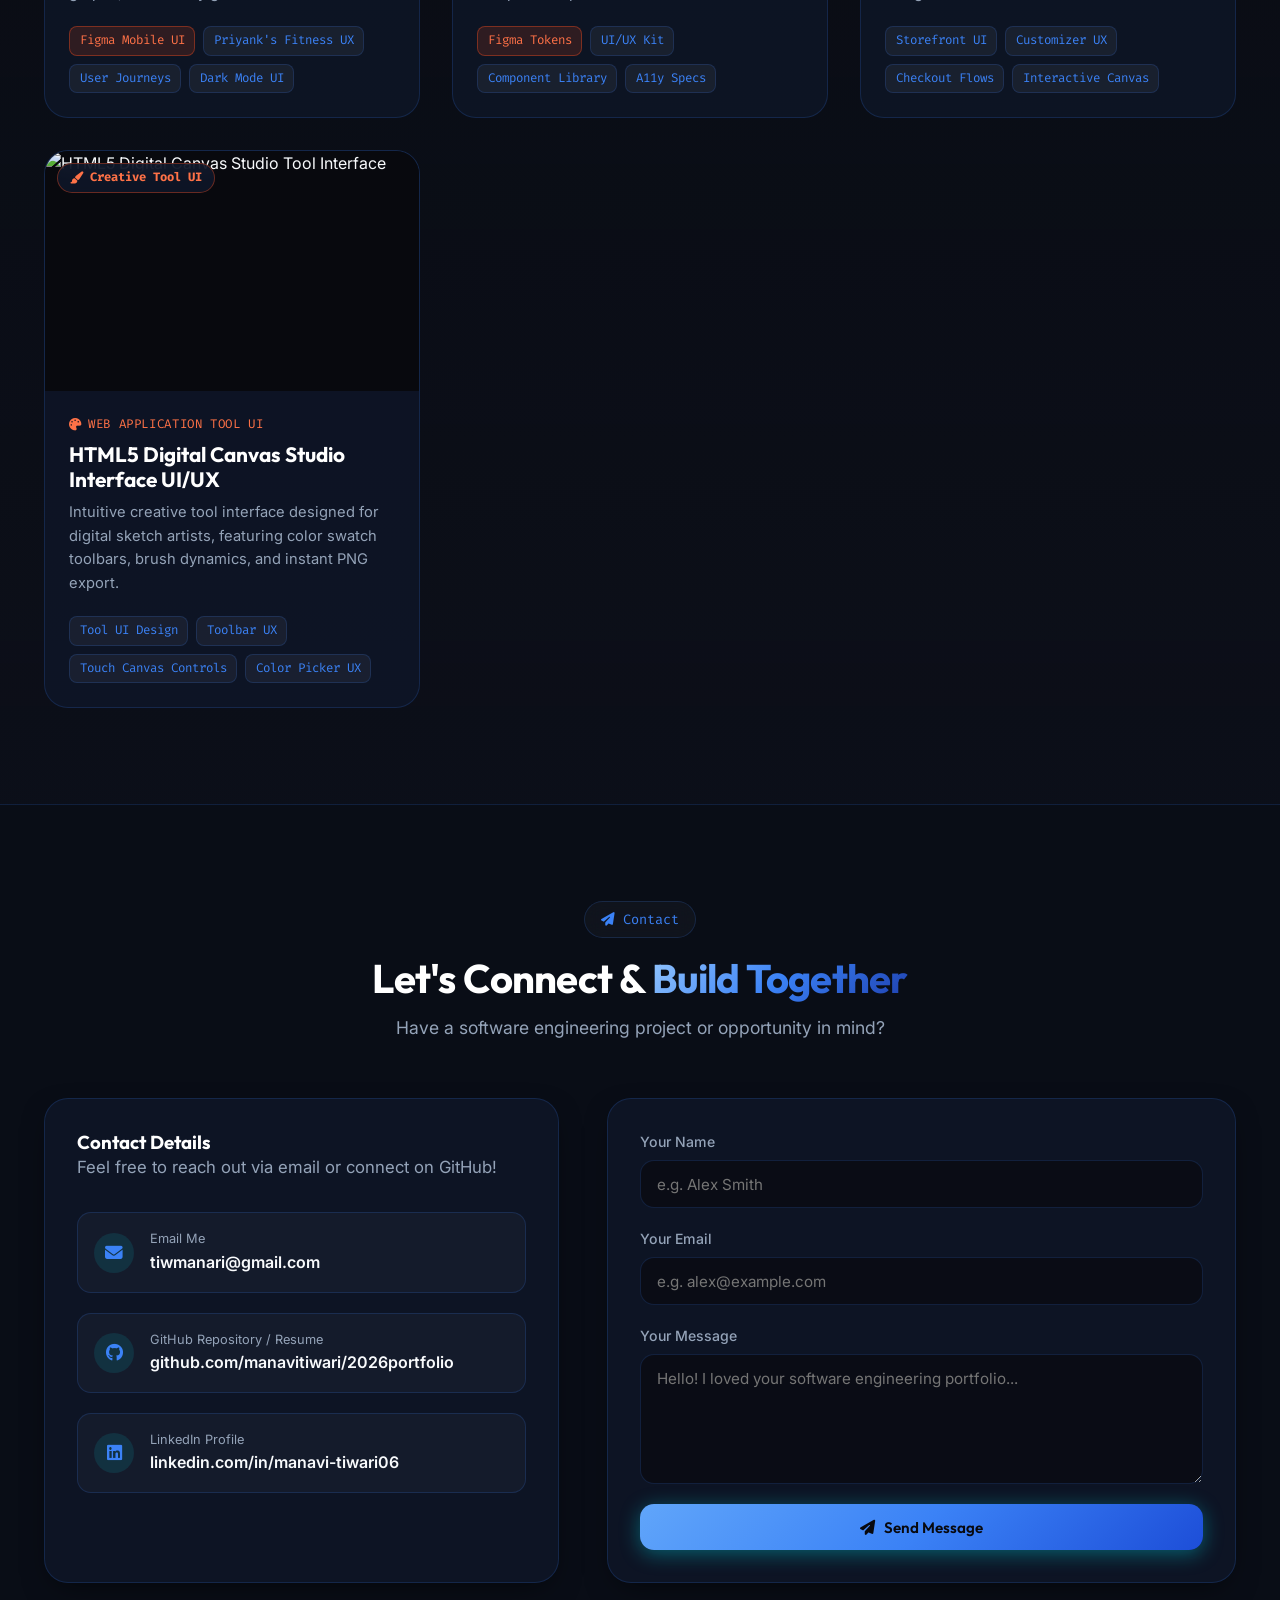
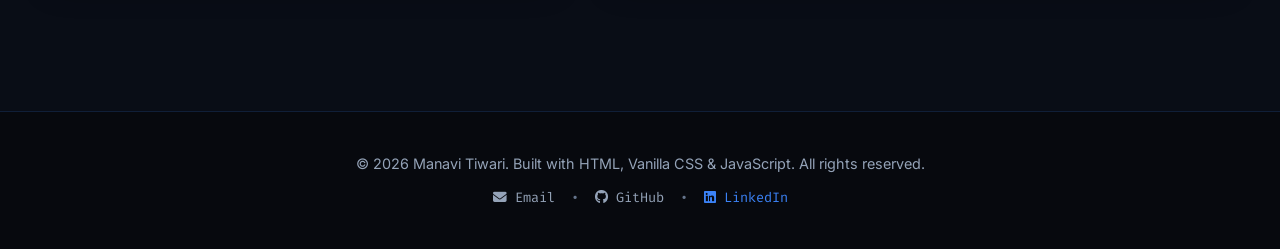
==== commit a5143558: "feat: remove Lord Ganesha resin art card and replace resin images with hand embroidery across websit" ====
--- a/index.html
+++ b/index.html
@@ -302,74 +302,33 @@
         <button class="filter-btn" data-filter="web">Web Applications</button>
         <button class="filter-btn" data-filter="creative">Creative Tech & Audio</button>
         <button class="filter-btn" data-filter="opensource">Open Source</button>
+        <button class="filter-btn" data-filter="commercial">Commercial</button>
       </div>
 
       <div class="projects-grid">
-        <!-- Project Card 1: Commercial E-Commerce Website -->
-        <div class="project-card" data-category="web opensource" data-demo-type="store">
+        <!-- Project Card 1: Samridhi Glamour — Bridal Beauty & Mehendi -->
+        <div class="project-card" data-category="web commercial" data-demo-type="samridhi">
           <div class="project-img-wrapper">
-            <img src="assets/hand_embroidery.jpg" alt="THREAD & FRAME Commercial E-Commerce Website" class="project-img">
+            <img src="assets/samridhi_glamour.jpg" alt="Samridhi Glamour — Bridal Beauty & Mehendi Website" class="project-img">
             <div class="project-overlay">
-              <button class="btn btn-primary btn-sm open-demo-btn" data-demo-type="store" data-demo-title="THREAD & FRAME — Artisanal Store Customizer Demo" data-demo-desc="Interactive e-commerce product customizer simulator featuring dynamic thread color selection, live monogram preview, real-time pricing, and cart checkout."><i class="fa-solid fa-wand-magic-sparkles"></i> Try Customizer Demo</button>
-              <a href="https://manavitiwari.github.io/commercial-website/" target="_blank" rel="noopener noreferrer" class="btn btn-secondary btn-sm"><i class="fa-solid fa-arrow-up-right-from-square"></i> Live Store</a>
+              <a href="https://manavitiwari.github.io/manavitiwari/" target="_blank" rel="noopener noreferrer" class="btn btn-primary btn-sm"><i class="fa-solid fa-arrow-up-right-from-square"></i> View Live Site</a>
+              <a href="https://github.com/manavitiwari/manavitiwari" target="_blank" rel="noopener noreferrer" class="btn btn-secondary btn-sm"><i class="fa-brands fa-github"></i> Repository</a>
             </div>
           </div>
           <div class="project-body">
-            <span class="project-category">Commercial E-Commerce</span>
-            <h3 class="project-title">THREAD & FRAME Atelier</h3>
-            <p class="project-desc">Full-featured artisanal e-commerce web app & interactive customizer for hand-embroidered denim, sketch commissions, and handcrafted decor.</p>
+            <span class="project-category">Commercial Beauty Website</span>
+            <h3 class="project-title">Samridhi Glamour — Bridal Atelier</h3>
+            <p class="project-desc">Luxury bridal beauty website for a Delhi-based atelier featuring bridal makeup, mehendi artistry, hair & spa services, lehenga collection, and an online booking system.</p>
             <div class="tech-tags">
               <span class="tag">HTML5 / Vanilla CSS3</span>
               <span class="tag">JavaScript ES6</span>
-              <span class="tag">E-Commerce Customizer</span>
-              <span class="tag">Shopping Cart</span>
-            </div>
-          </div>
-        </div>
-
-        <!-- Project Card 2: Aether Analytics Dashboard -->
-        <div class="project-card" data-category="web opensource" data-demo-type="telemetry">
-          <div class="project-img-wrapper">
-            <img src="assets/project_preview.jpg" alt="Aether Analytics Dashboard" class="project-img">
-            <div class="project-overlay">
-              <button class="btn btn-primary btn-sm open-demo-btn" data-demo-type="telemetry" data-demo-title="Aether Analytics Real-Time Dashboard" data-demo-desc="Interactive real-time telemetry dashboard simulation featuring dark glassmorphic metric cards, active user counters, live latency trackers, and performance charts."><i class="fa-solid fa-chart-line"></i> Launch Live Demo</button>
-              <a href="https://github.com/manavitiwari/2026portfolio" target="_blank" rel="noopener noreferrer" class="btn btn-secondary btn-sm"><i class="fa-brands fa-github"></i> Repository</a>
-            </div>
-          </div>
-          <div class="project-body">
-            <span class="project-category">Web Application</span>
-            <h3 class="project-title">Aether Analytics Dashboard</h3>
-            <p class="project-desc">Glassmorphic real-time web dashboard featuring dark theme charts, user funnel metrics, and key performance indicators.</p>
-            <div class="tech-tags">
-              <span class="tag">JavaScript</span>
-              <span class="tag">Glassmorphism</span>
-              <span class="tag">Live Telemetry</span>
-            </div>
-          </div>
-        </div>
-
-        <!-- Project Card 3: HTML5 Digital Canvas Studio -->
-        <div class="project-card" data-category="creative opensource web" data-demo-type="canvas">
-          <div class="project-img-wrapper">
-            <img src="assets/pencil_sketch_portrait.jpg" alt="HTML5 Canvas Art Studio" class="project-img">
-            <div class="project-overlay">
-              <button class="btn btn-primary btn-sm open-demo-btn" data-demo-type="canvas" data-demo-title="HTML5 Digital Canvas Studio — Live Drawing Pad" data-demo-desc="Interactive digital sketching suite with custom brush dynamic stroke engine, neon color picker, eraser mode, and instant PNG artwork download."><i class="fa-solid fa-paint-brush"></i> Launch Canvas Demo</button>
-              <a href="https://github.com/manavitiwari/2026portfolio" target="_blank" rel="noopener noreferrer" class="btn btn-secondary btn-sm"><i class="fa-brands fa-github"></i> Repository</a>
-            </div>
-          </div>
-          <div class="project-body">
-            <span class="project-category">Creative & Web Tools</span>
-            <h3 class="project-title">HTML5 Digital Canvas Studio</h3>
-            <p class="project-desc">Interactive digital sketching suite with custom brush dynamic stroke engine, color picker, eraser, and instant PNG export.</p>
-            <div class="tech-tags">
-              <span class="tag">HTML5 Canvas</span>
-              <span class="tag">JavaScript ES6+</span>
-              <span class="tag">Digital Art</span>
-            </div>
-          </div>
-        </div>
-
-        <!-- Project Card 4: PulseFit Smart Gym & Workout Tracker -->
+              <span class="tag">Bridal & Beauty</span>
+              <span class="tag">Booking System</span>
+            </div>
+          </div>
+        </div>
+
+        <!-- Project Card 2: PulseFit Smart Gym & Workout Tracker -->
         <div class="project-card" data-category="web creative opensource" data-demo-type="gym">
           <div class="project-img-wrapper">
             <img src="assets/gym_uiux_priyank_design.jpg" alt="PulseFit Priyank Gym & Fitness Mobile Dashboard" class="project-img">
@@ -387,6 +346,48 @@
               <span class="tag">Live Telemetry</span>
               <span class="tag">Priyank Fitness UX</span>
               <span class="tag">Interactive Tracker</span>
+            </div>
+          </div>
+        </div>
+
+        <!-- Project Card 3: HTML5 Digital Canvas Studio -->
+        <div class="project-card" data-category="creative opensource web" data-demo-type="canvas">
+          <div class="project-img-wrapper">
+            <img src="assets/pencil_sketch_portrait.jpg" alt="HTML5 Canvas Art Studio" class="project-img">
+            <div class="project-overlay">
+              <button class="btn btn-primary btn-sm open-demo-btn" data-demo-type="canvas" data-demo-title="HTML5 Digital Canvas Studio — Live Drawing Pad" data-demo-desc="Interactive digital sketching suite with custom brush dynamic stroke engine, neon color picker, eraser mode, and instant PNG artwork download."><i class="fa-solid fa-paint-brush"></i> Launch Canvas Demo</button>
+              <a href="https://github.com/manavitiwari/2026portfolio" target="_blank" rel="noopener noreferrer" class="btn btn-secondary btn-sm"><i class="fa-brands fa-github"></i> Repository</a>
+            </div>
+          </div>
+          <div class="project-body">
+            <span class="project-category">Creative & Web Tools</span>
+            <h3 class="project-title">HTML5 Digital Canvas Studio</h3>
+            <p class="project-desc">Interactive digital sketching suite with custom brush dynamic stroke engine, color picker, eraser, and instant PNG export.</p>
+            <div class="tech-tags">
+              <span class="tag">HTML5 Canvas</span>
+              <span class="tag">JavaScript ES6+</span>
+              <span class="tag">Digital Art</span>
+            </div>
+          </div>
+        </div>
+
+        <!-- Project Card 4: Aether Analytics Dashboard -->
+        <div class="project-card" data-category="web opensource" data-demo-type="telemetry">
+          <div class="project-img-wrapper">
+            <img src="assets/project_preview.jpg" alt="Aether Analytics Dashboard" class="project-img">
+            <div class="project-overlay">
+              <button class="btn btn-primary btn-sm open-demo-btn" data-demo-type="telemetry" data-demo-title="Aether Analytics Real-Time Dashboard" data-demo-desc="Interactive real-time telemetry dashboard simulation featuring dark glassmorphic metric cards, active user counters, live latency trackers, and performance charts."><i class="fa-solid fa-chart-line"></i> Launch Live Demo</button>
+              <a href="https://github.com/manavitiwari/2026portfolio" target="_blank" rel="noopener noreferrer" class="btn btn-secondary btn-sm"><i class="fa-brands fa-github"></i> Repository</a>
+            </div>
+          </div>
+          <div class="project-body">
+            <span class="project-category">Web Application</span>
+            <h3 class="project-title">Aether Analytics Dashboard</h3>
+            <p class="project-desc">Glassmorphic real-time web dashboard featuring dark theme charts, user funnel metrics, and key performance indicators.</p>
+            <div class="tech-tags">
+              <span class="tag">JavaScript</span>
+              <span class="tag">Glassmorphism</span>
+              <span class="tag">Live Telemetry</span>
             </div>
           </div>
         </div>
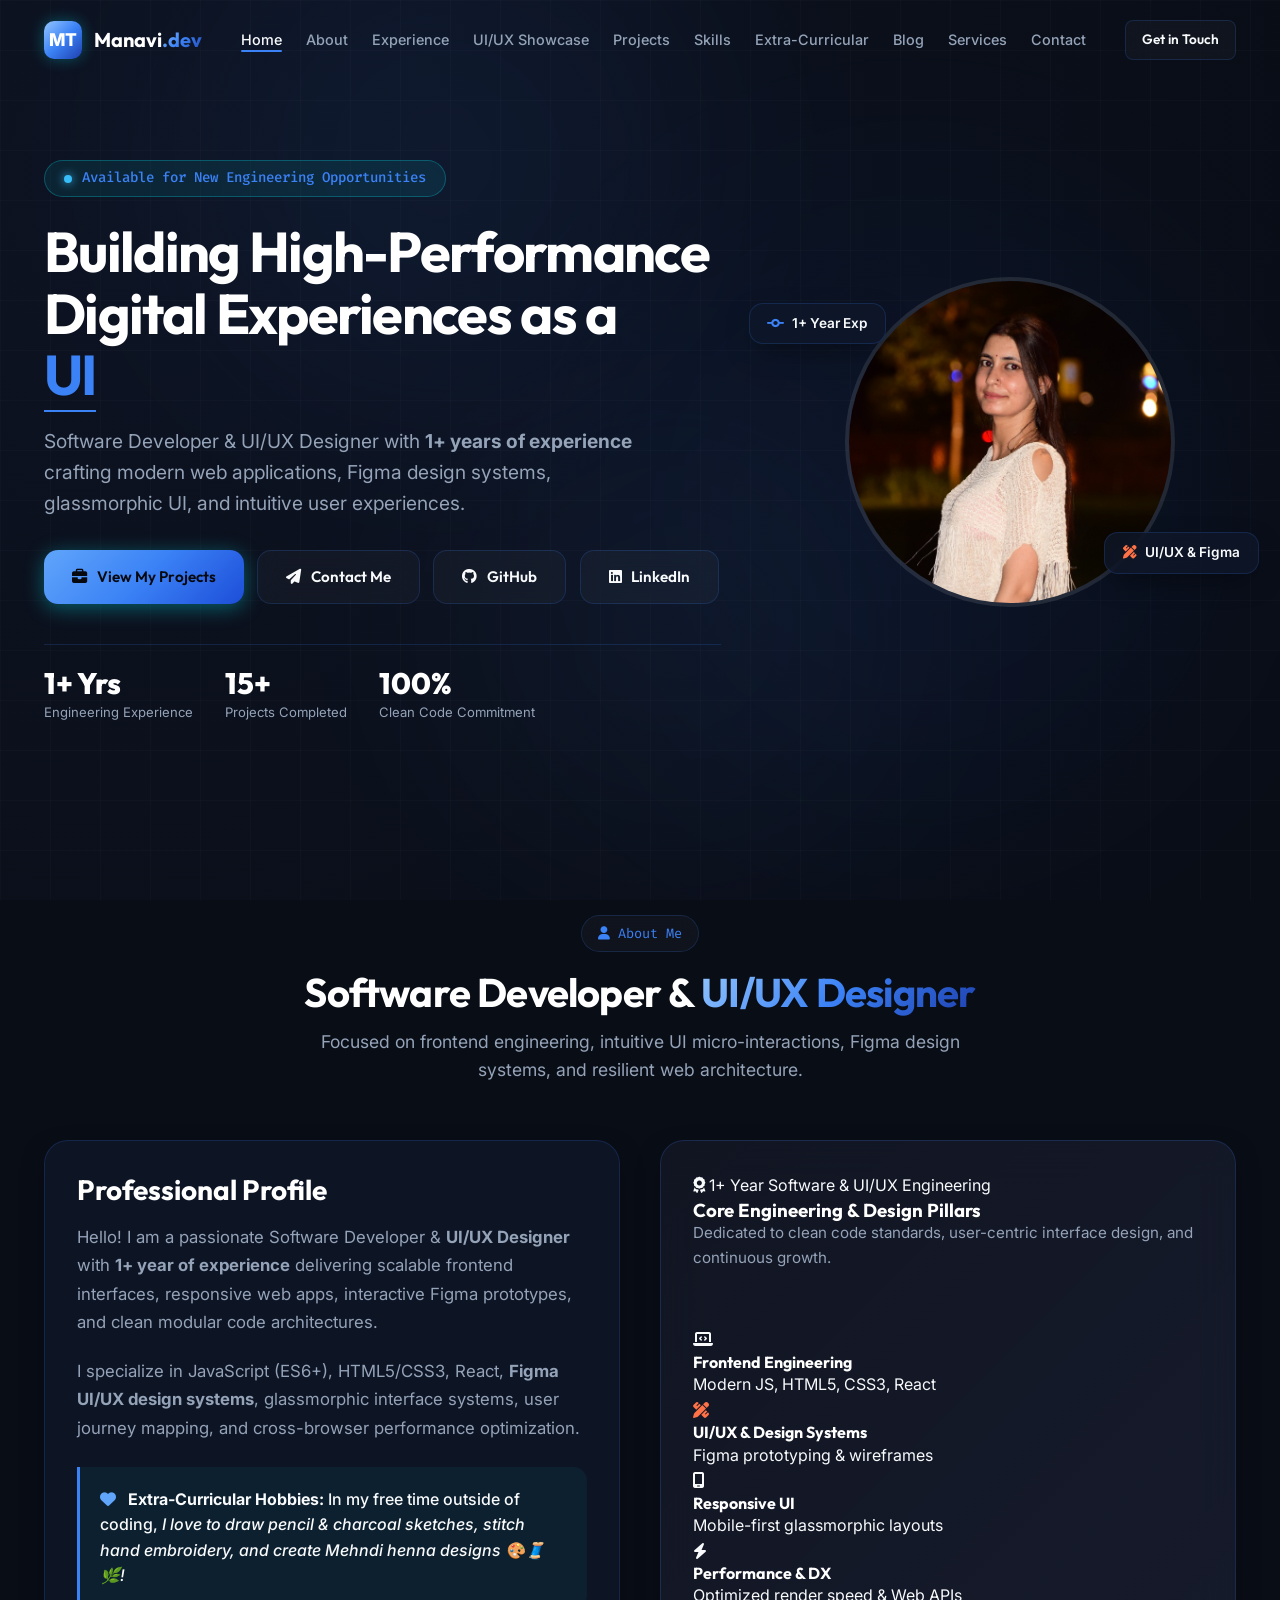
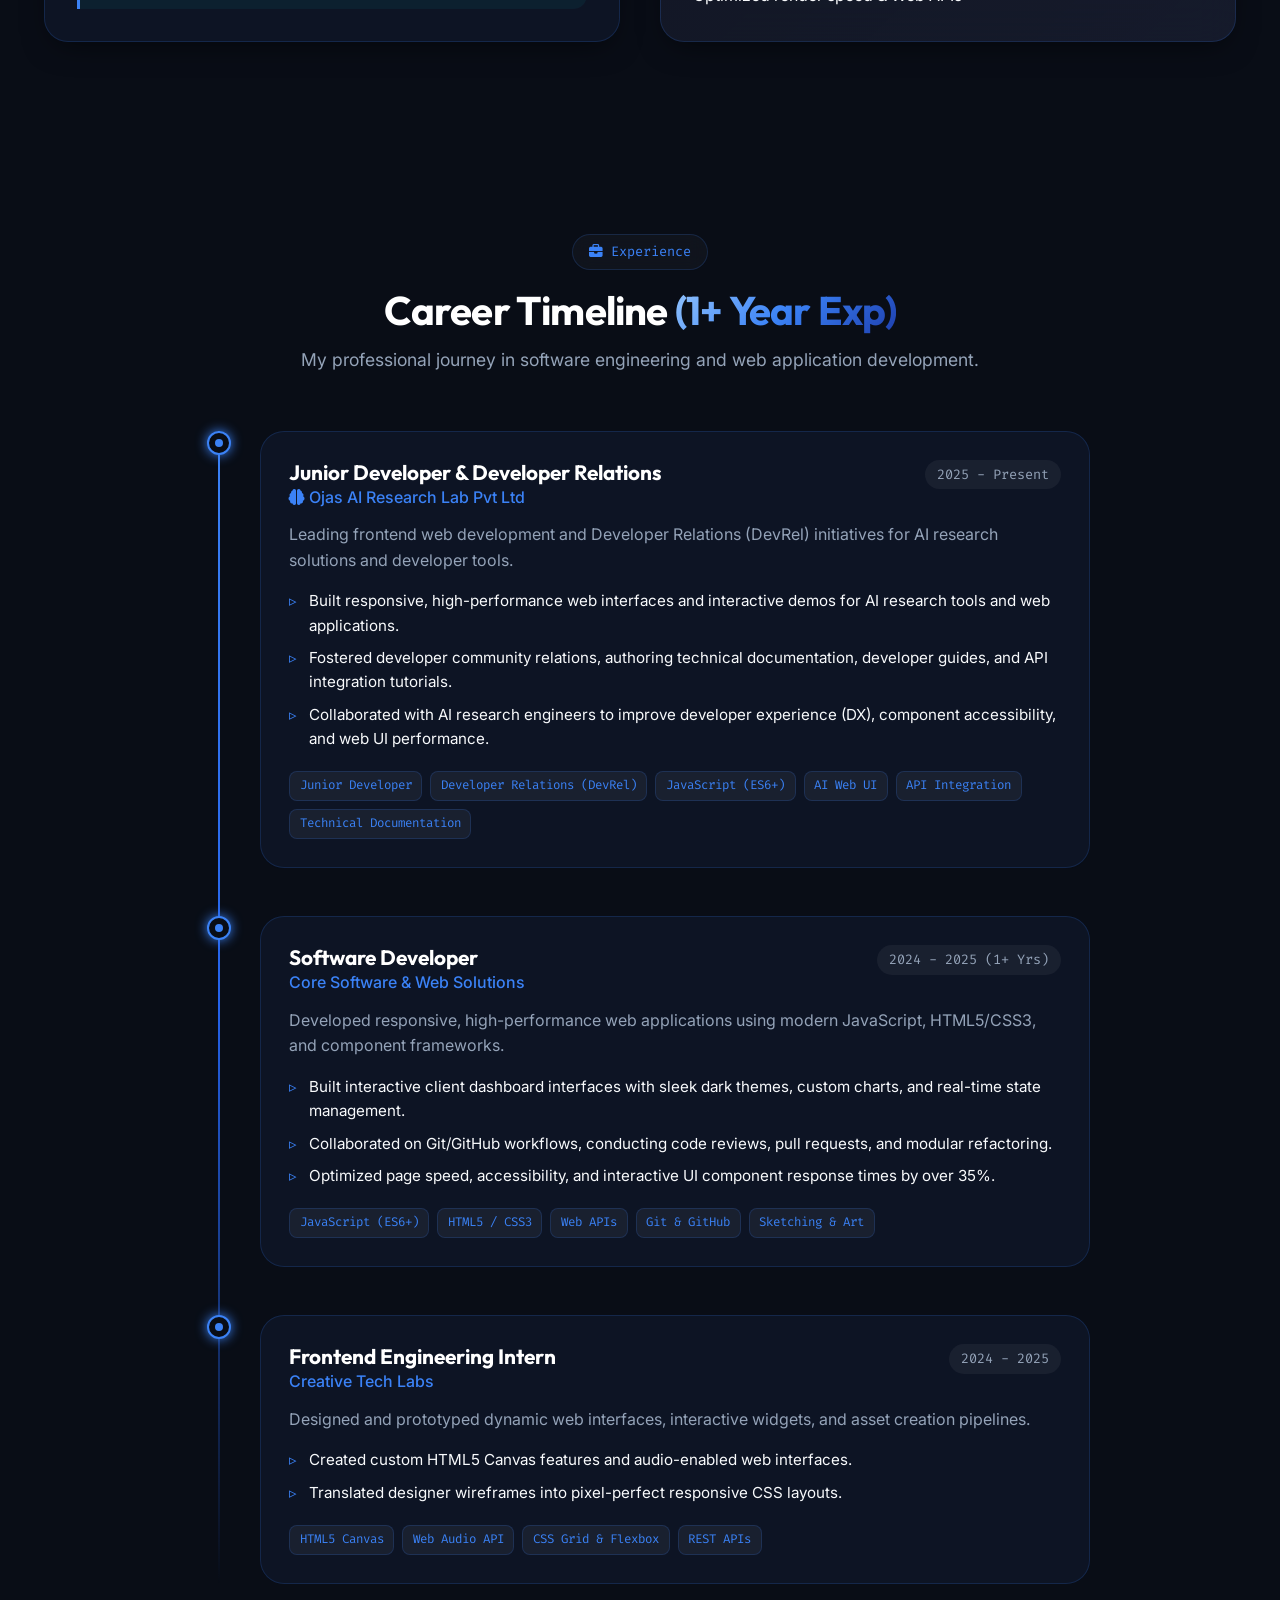
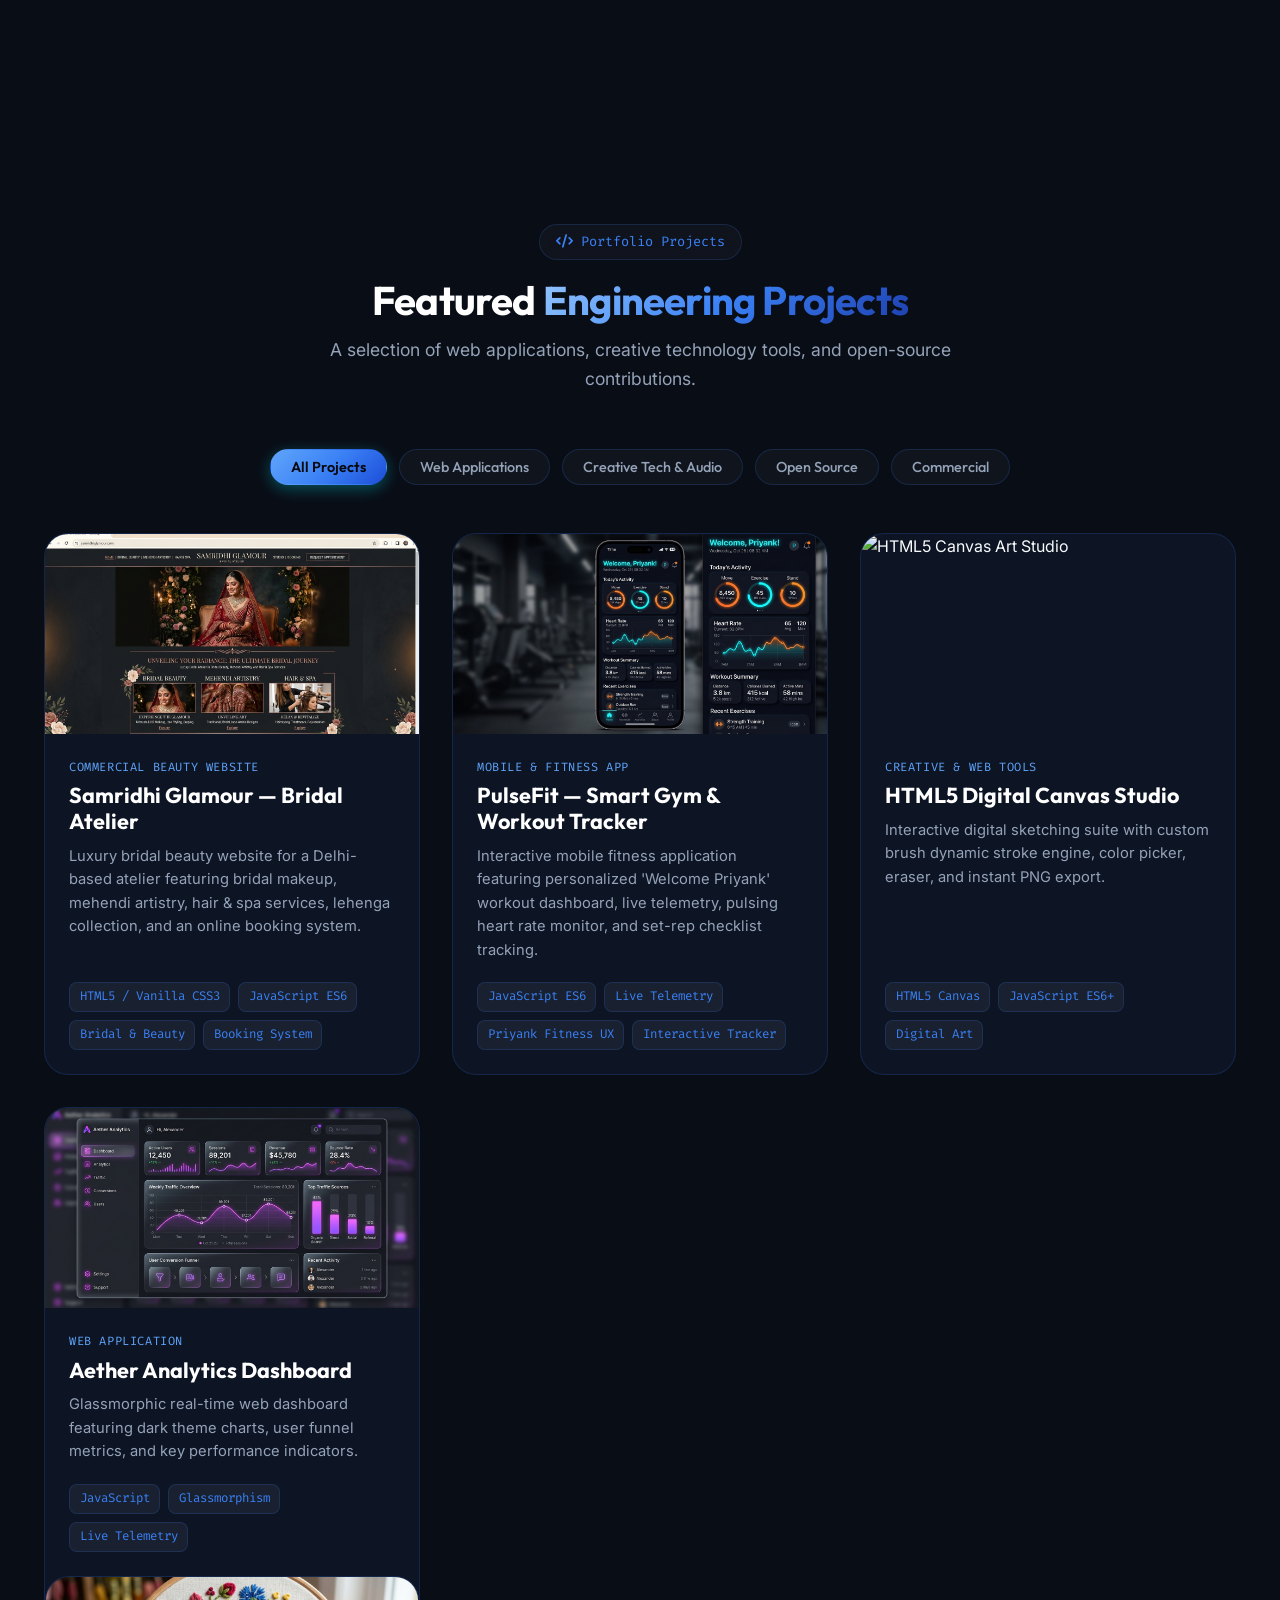
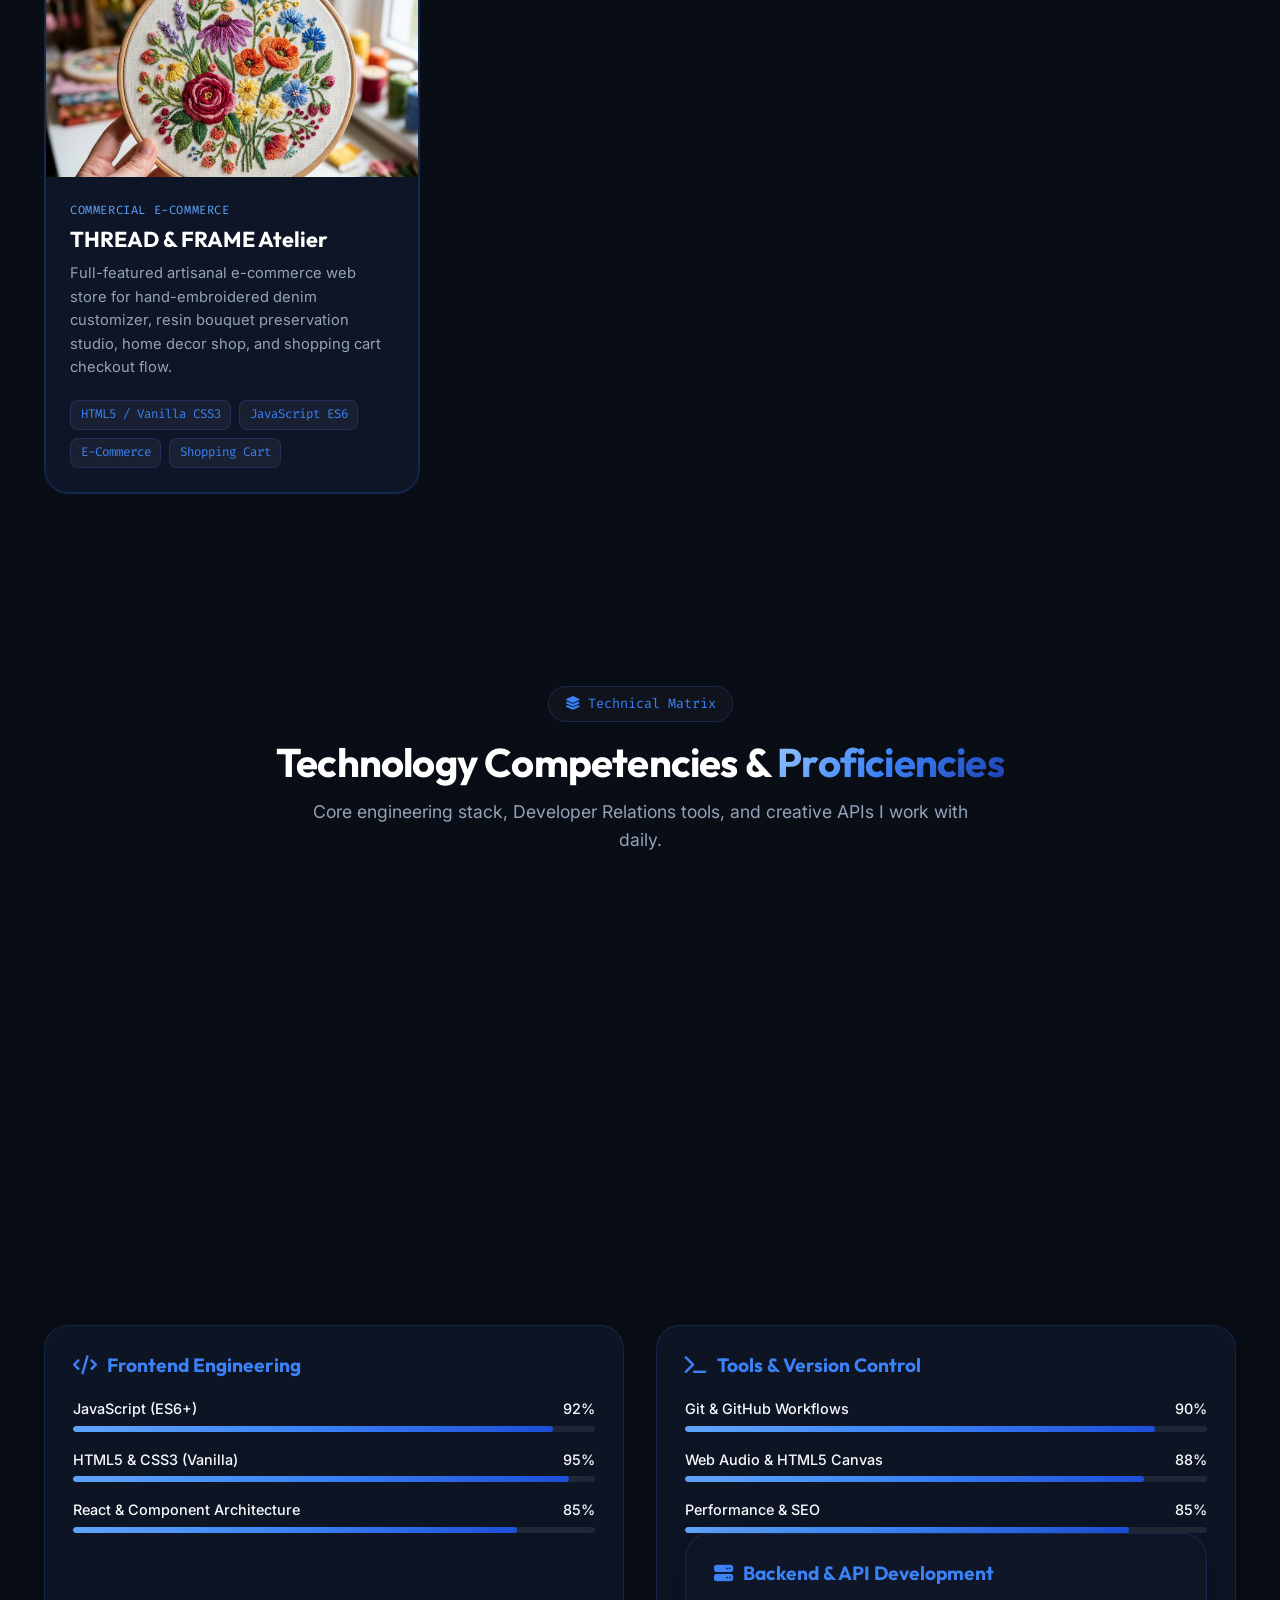
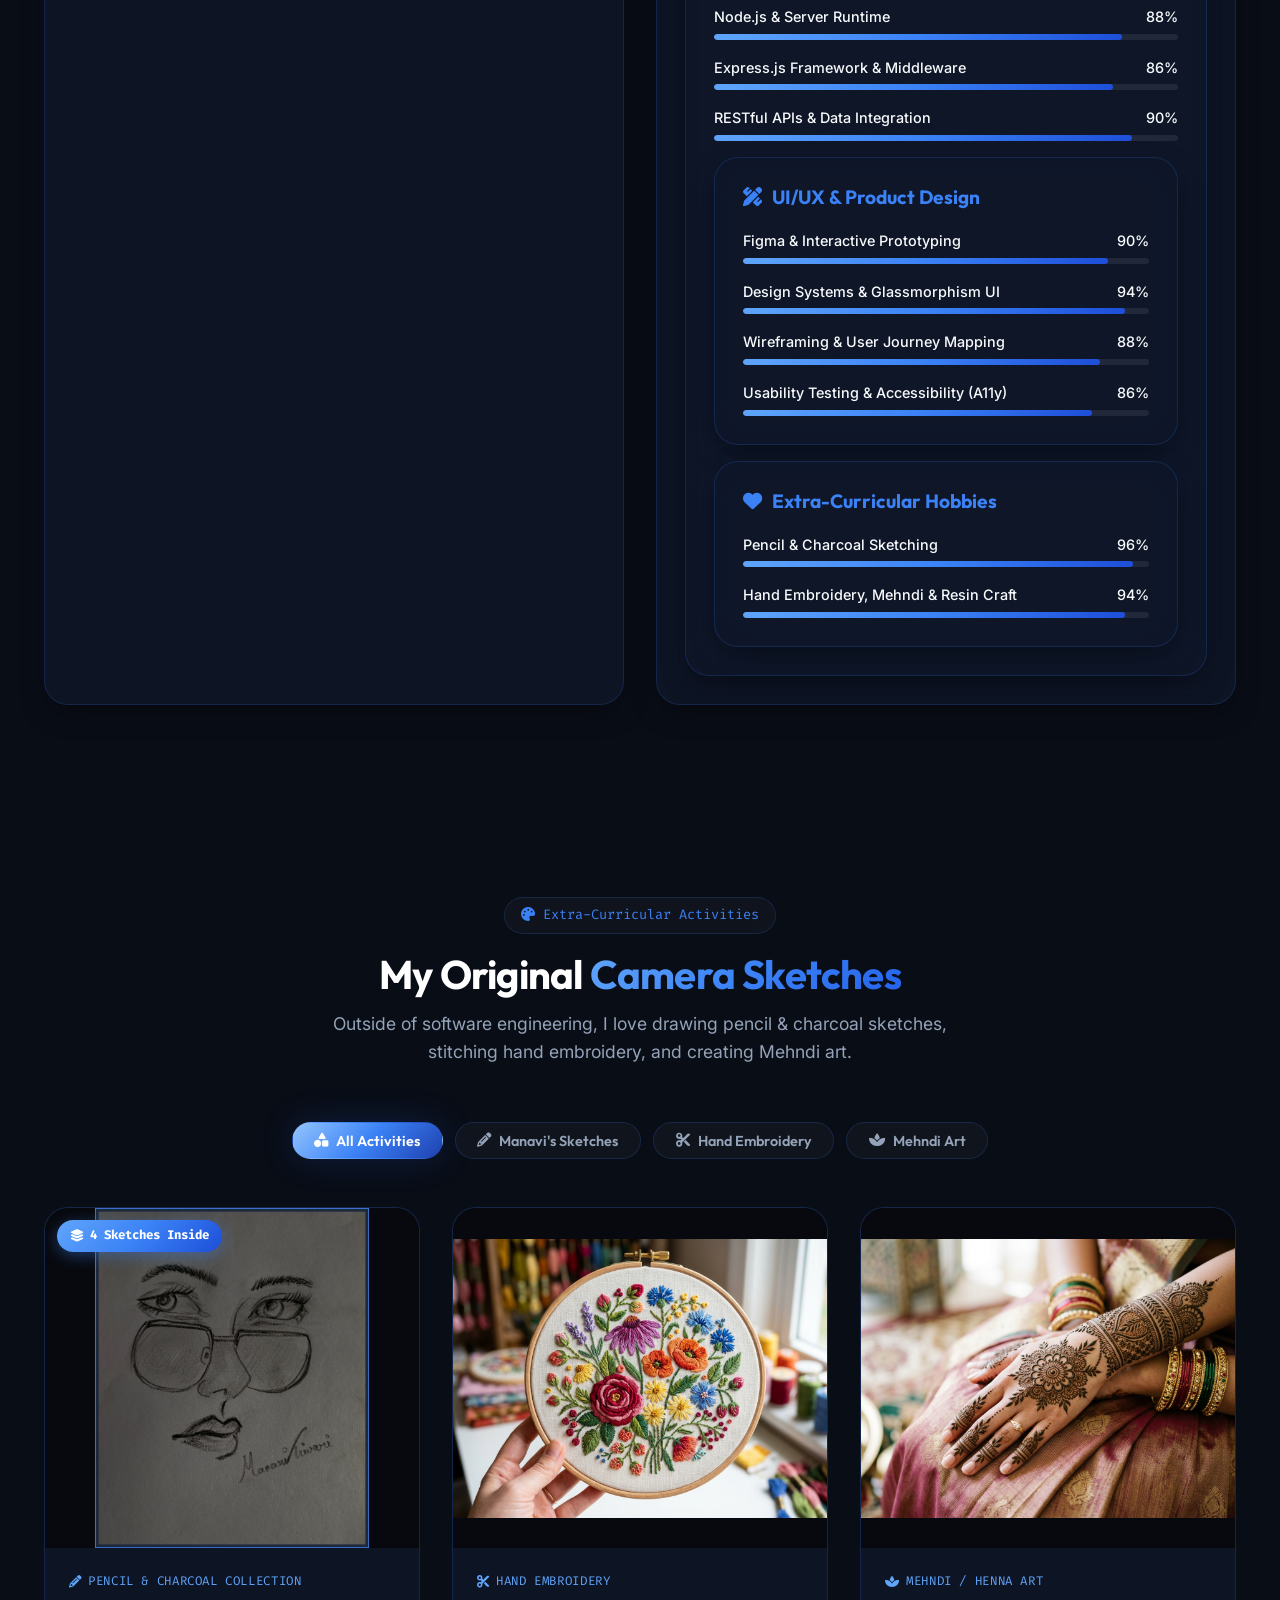
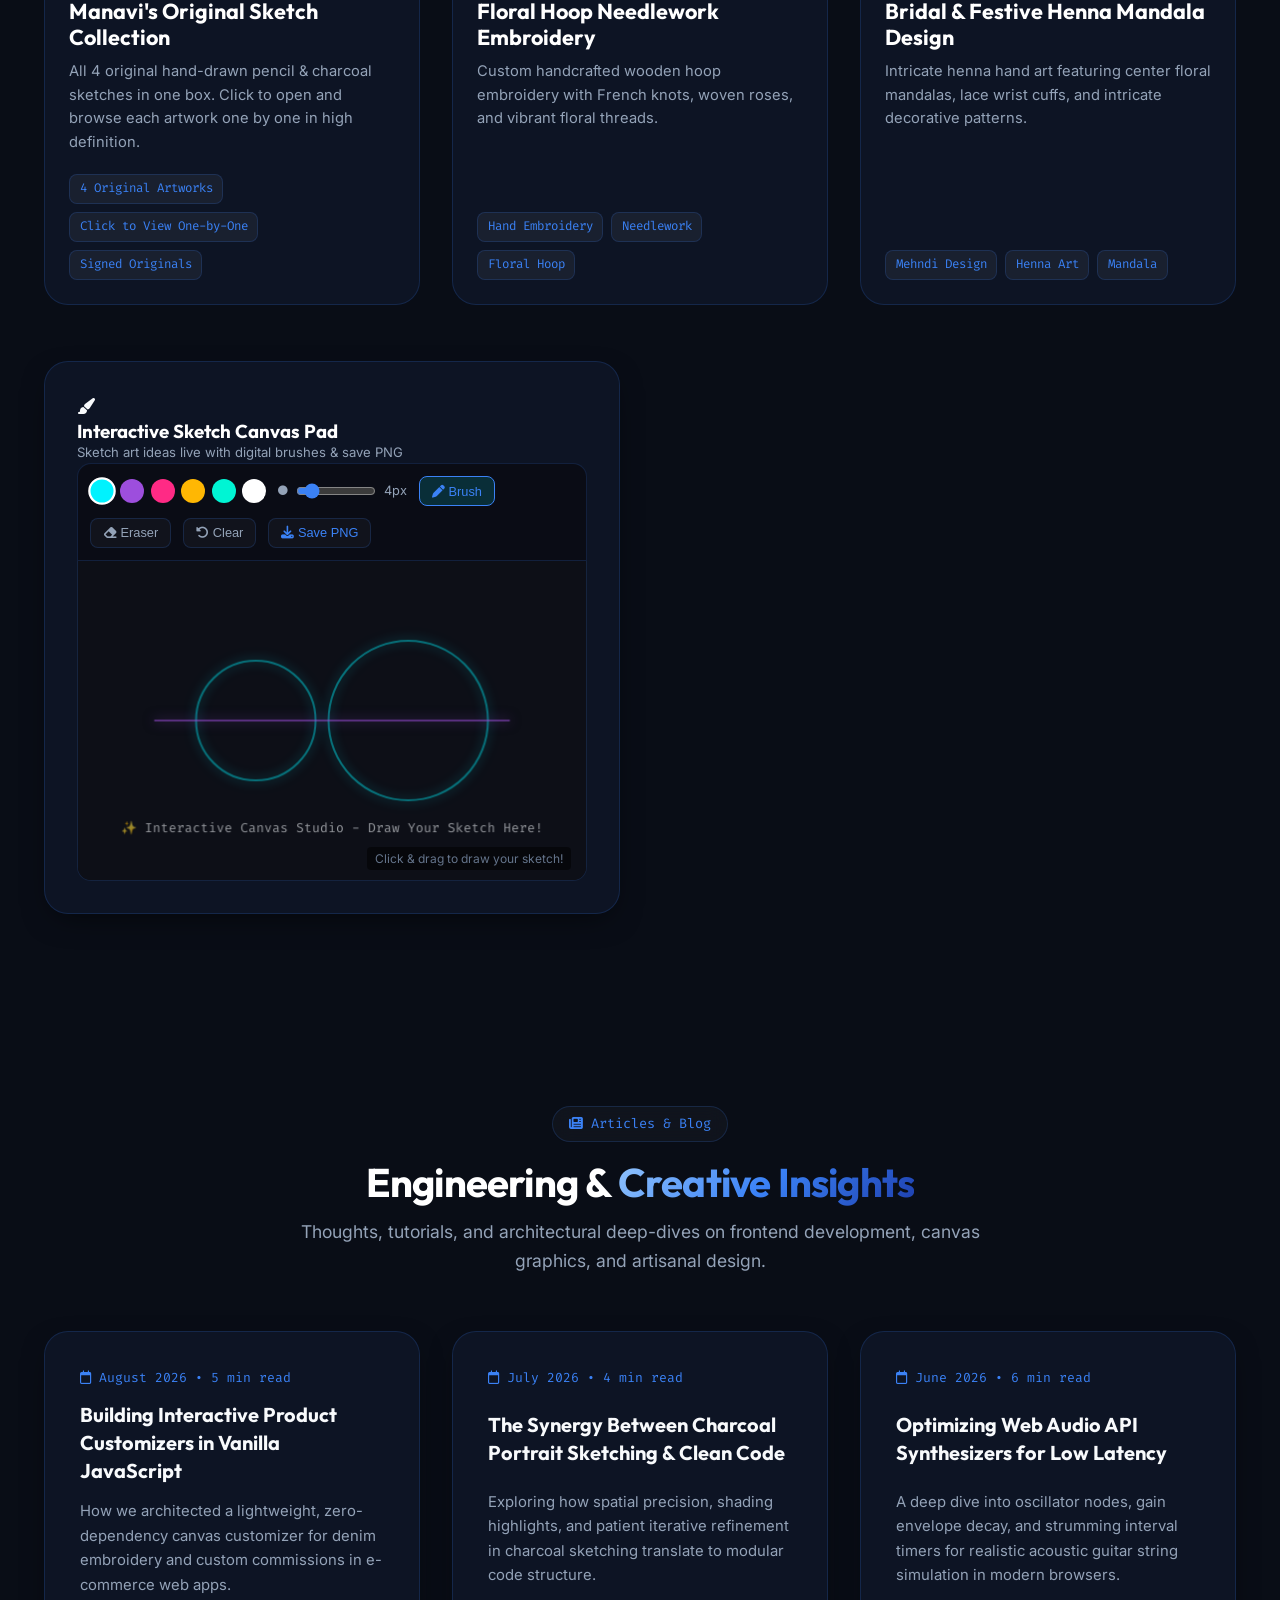
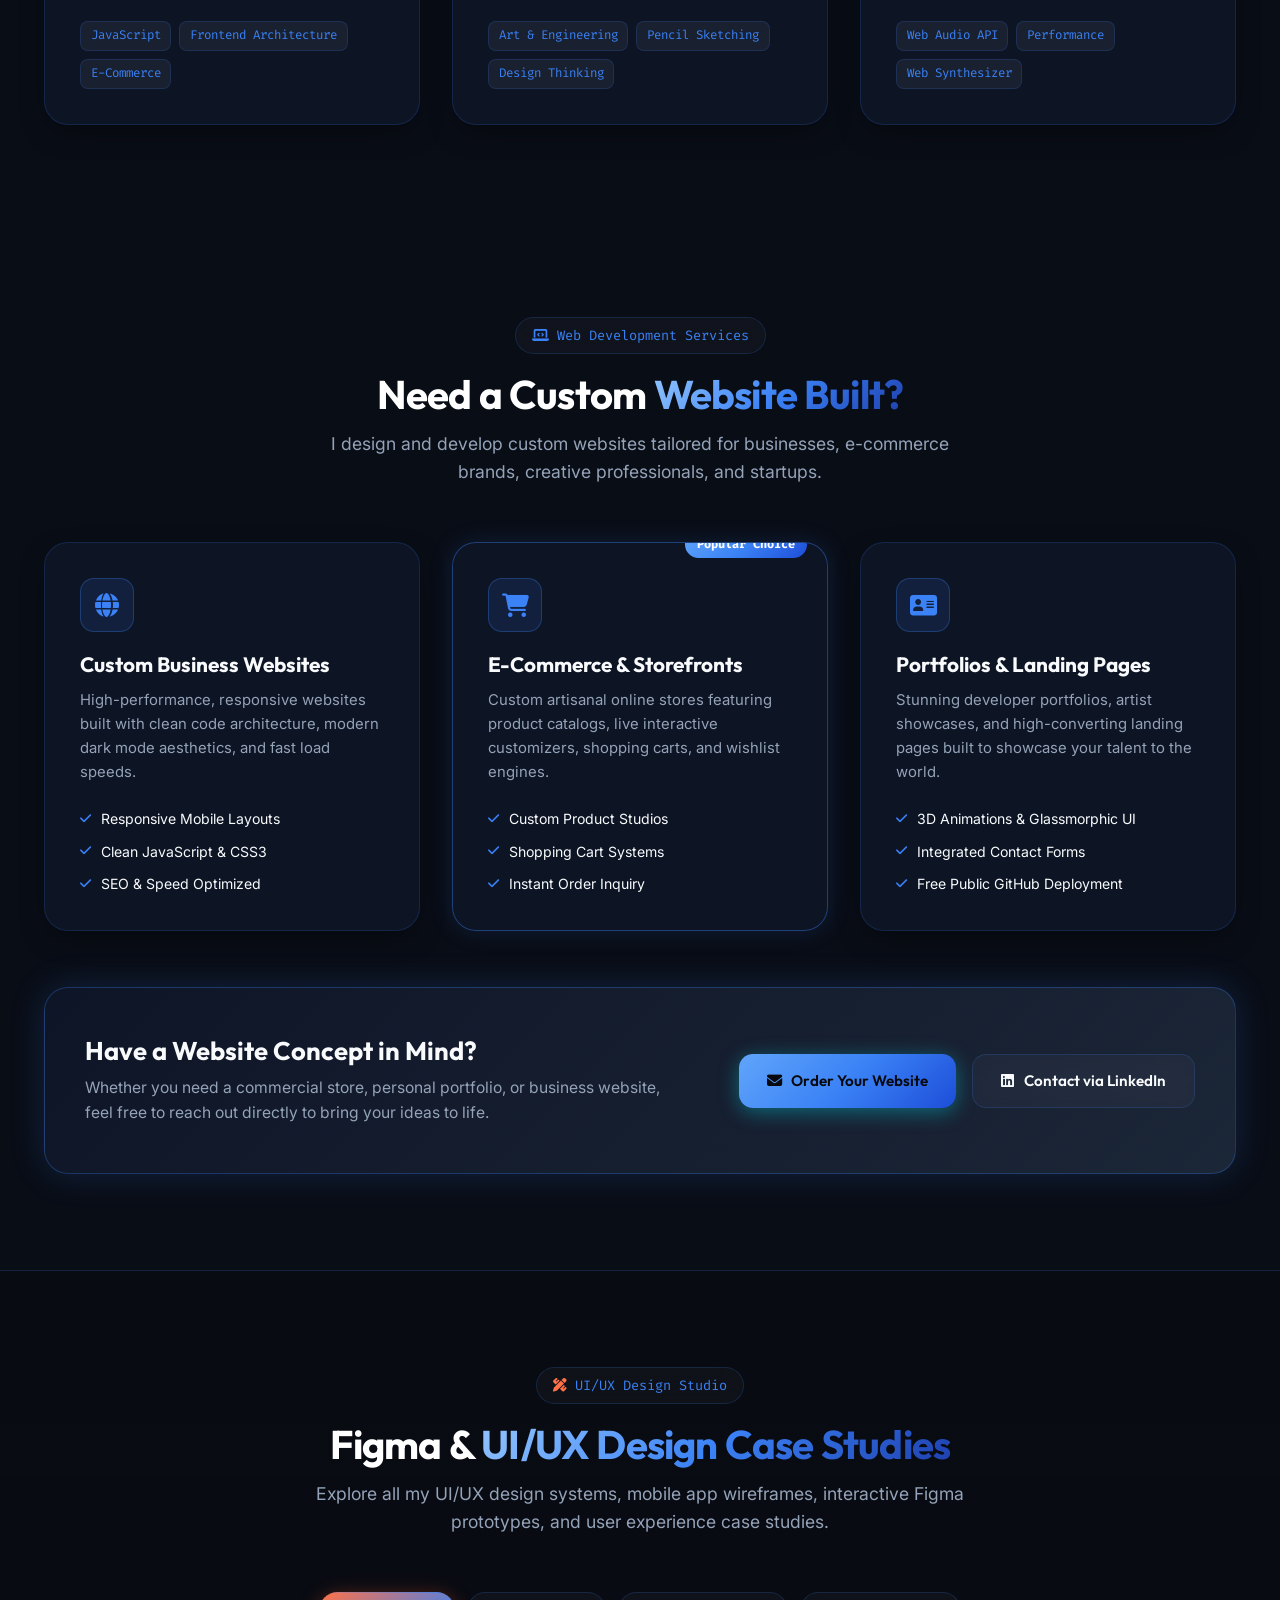
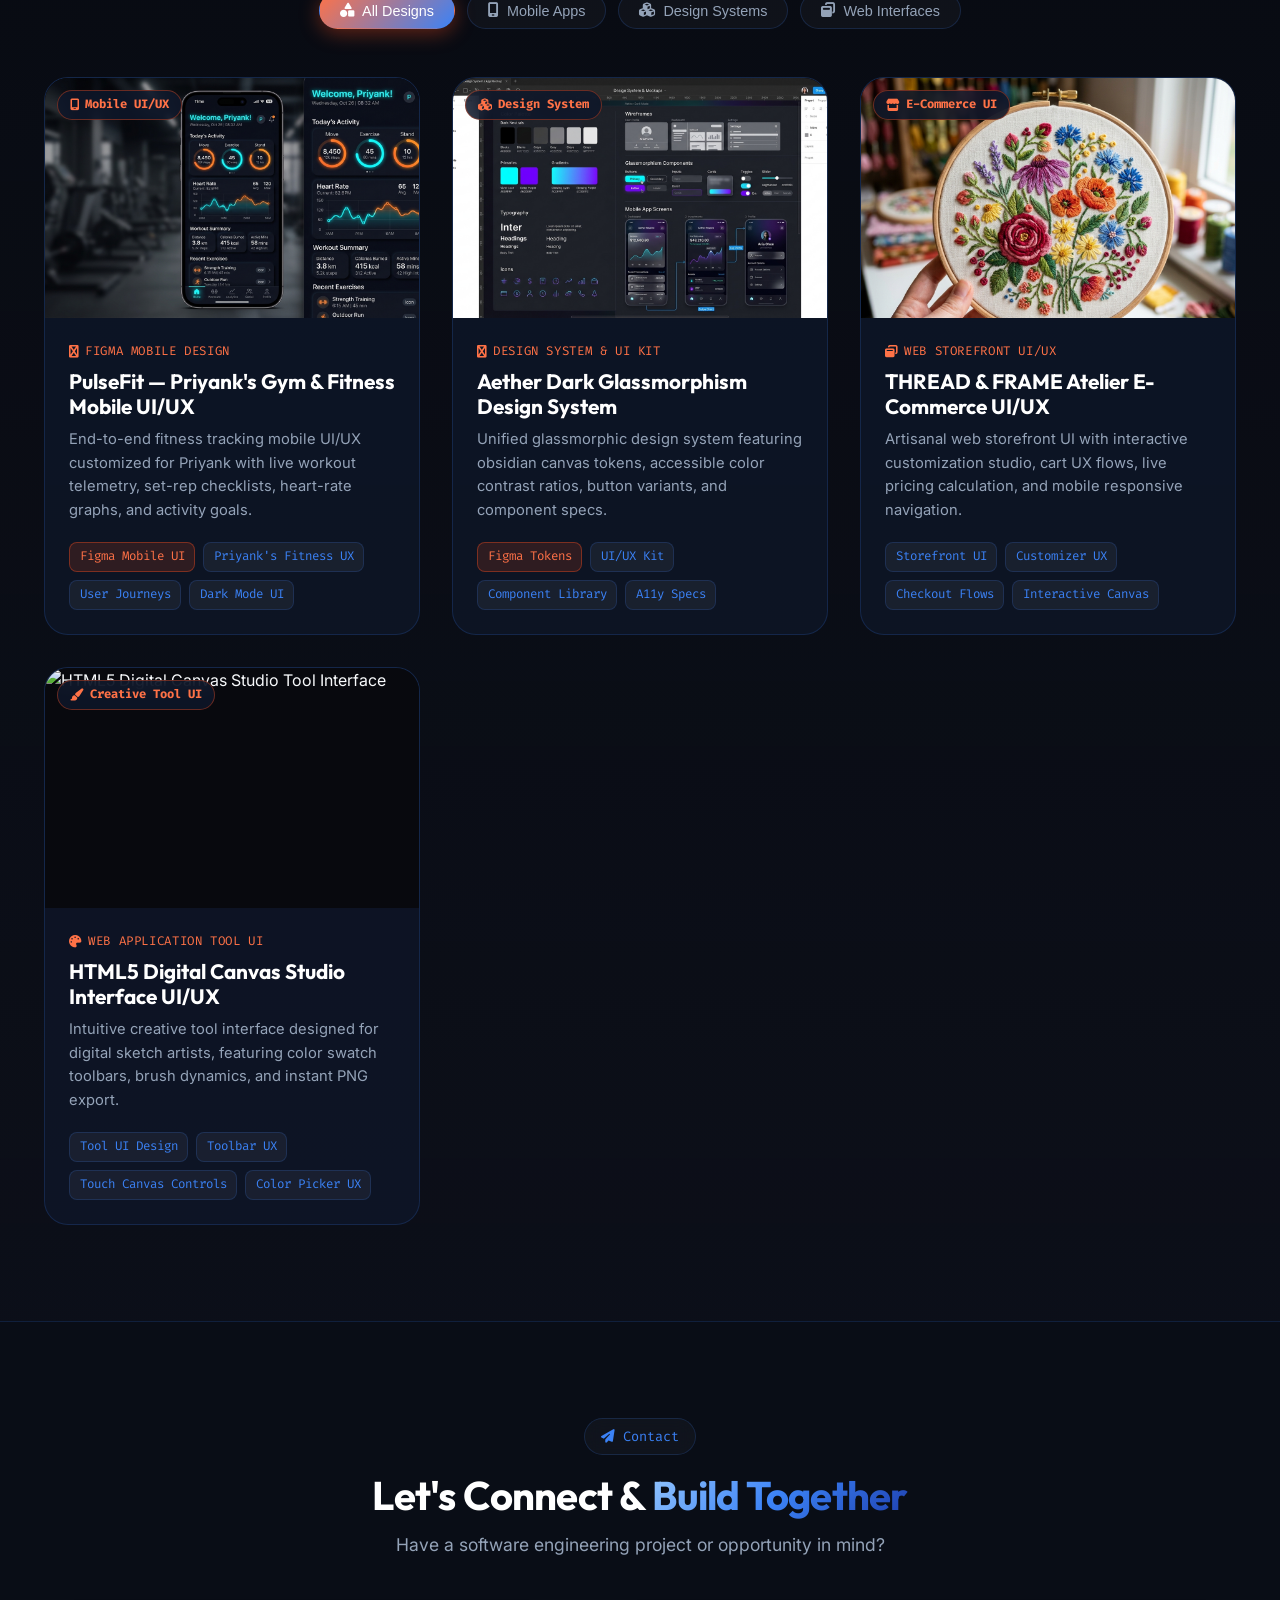
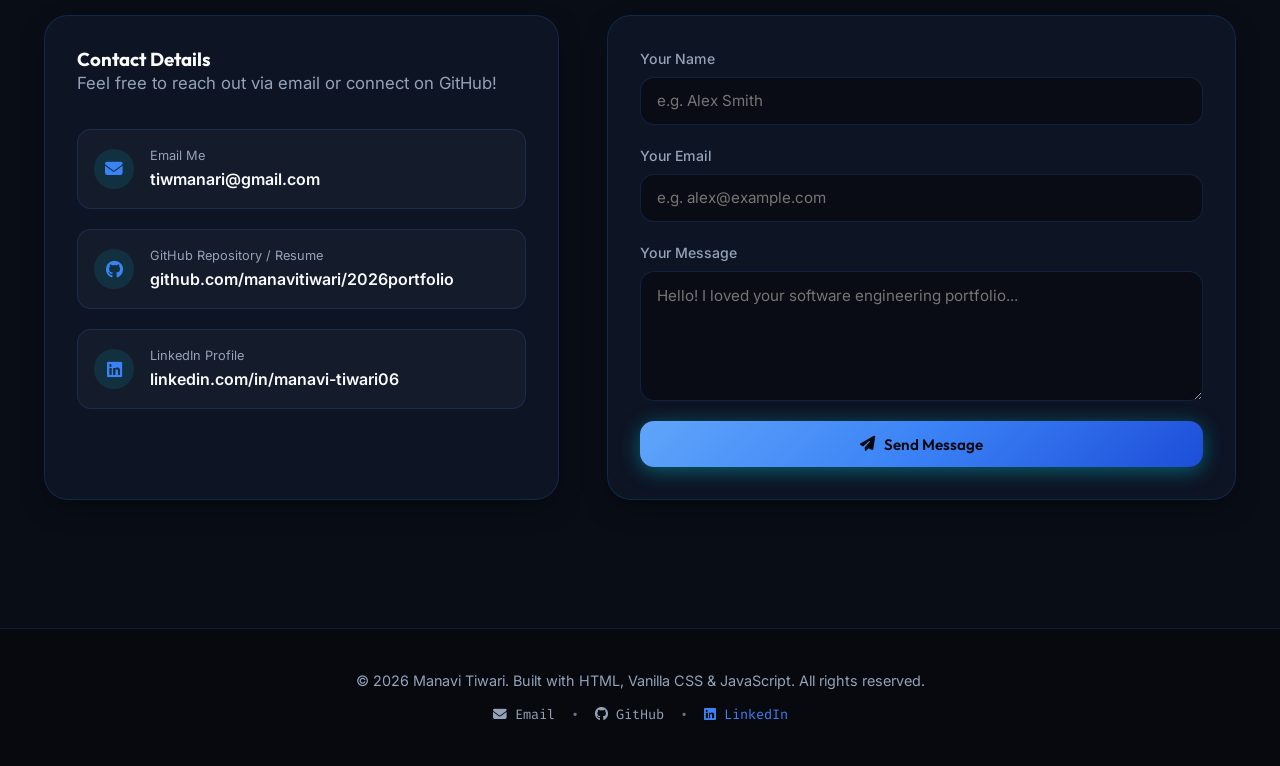
==== commit 919f0214: "feat: add THREAD & FRAME commercial website as featured project in portfolio" ====
--- a/index.html
+++ b/index.html
@@ -390,6 +390,27 @@
               <span class="tag">Live Telemetry</span>
             </div>
           </div>
+
+        <!-- Project Card 5: THREAD & FRAME — Commercial E-Commerce Website -->
+        <div class="project-card" data-category="web commercial">
+          <div class="project-img-wrapper">
+            <img src="assets/hand_embroidery.jpg" alt="THREAD & FRAME Atelier — Commercial E-Commerce Website" class="project-img">
+            <div class="project-overlay">
+              <a href="https://manavitiwari.github.io/commercial-website/" target="_blank" rel="noopener noreferrer" class="btn btn-primary btn-sm"><i class="fa-solid fa-arrow-up-right-from-square"></i> Live Store</a>
+              <a href="https://github.com/manavitiwari/commercial-website" target="_blank" rel="noopener noreferrer" class="btn btn-secondary btn-sm"><i class="fa-brands fa-github"></i> Repository</a>
+            </div>
+          </div>
+          <div class="project-body">
+            <span class="project-category">Commercial E-Commerce</span>
+            <h3 class="project-title">THREAD & FRAME Atelier</h3>
+            <p class="project-desc">Full-featured artisanal e-commerce web store for hand-embroidered denim customizer, resin bouquet preservation studio, home decor shop, and shopping cart checkout flow.</p>
+            <div class="tech-tags">
+              <span class="tag">HTML5 / Vanilla CSS3</span>
+              <span class="tag">JavaScript ES6</span>
+              <span class="tag">E-Commerce</span>
+              <span class="tag">Shopping Cart</span>
+            </div>
+          </div>
         </div>
       </div>
     </div>
